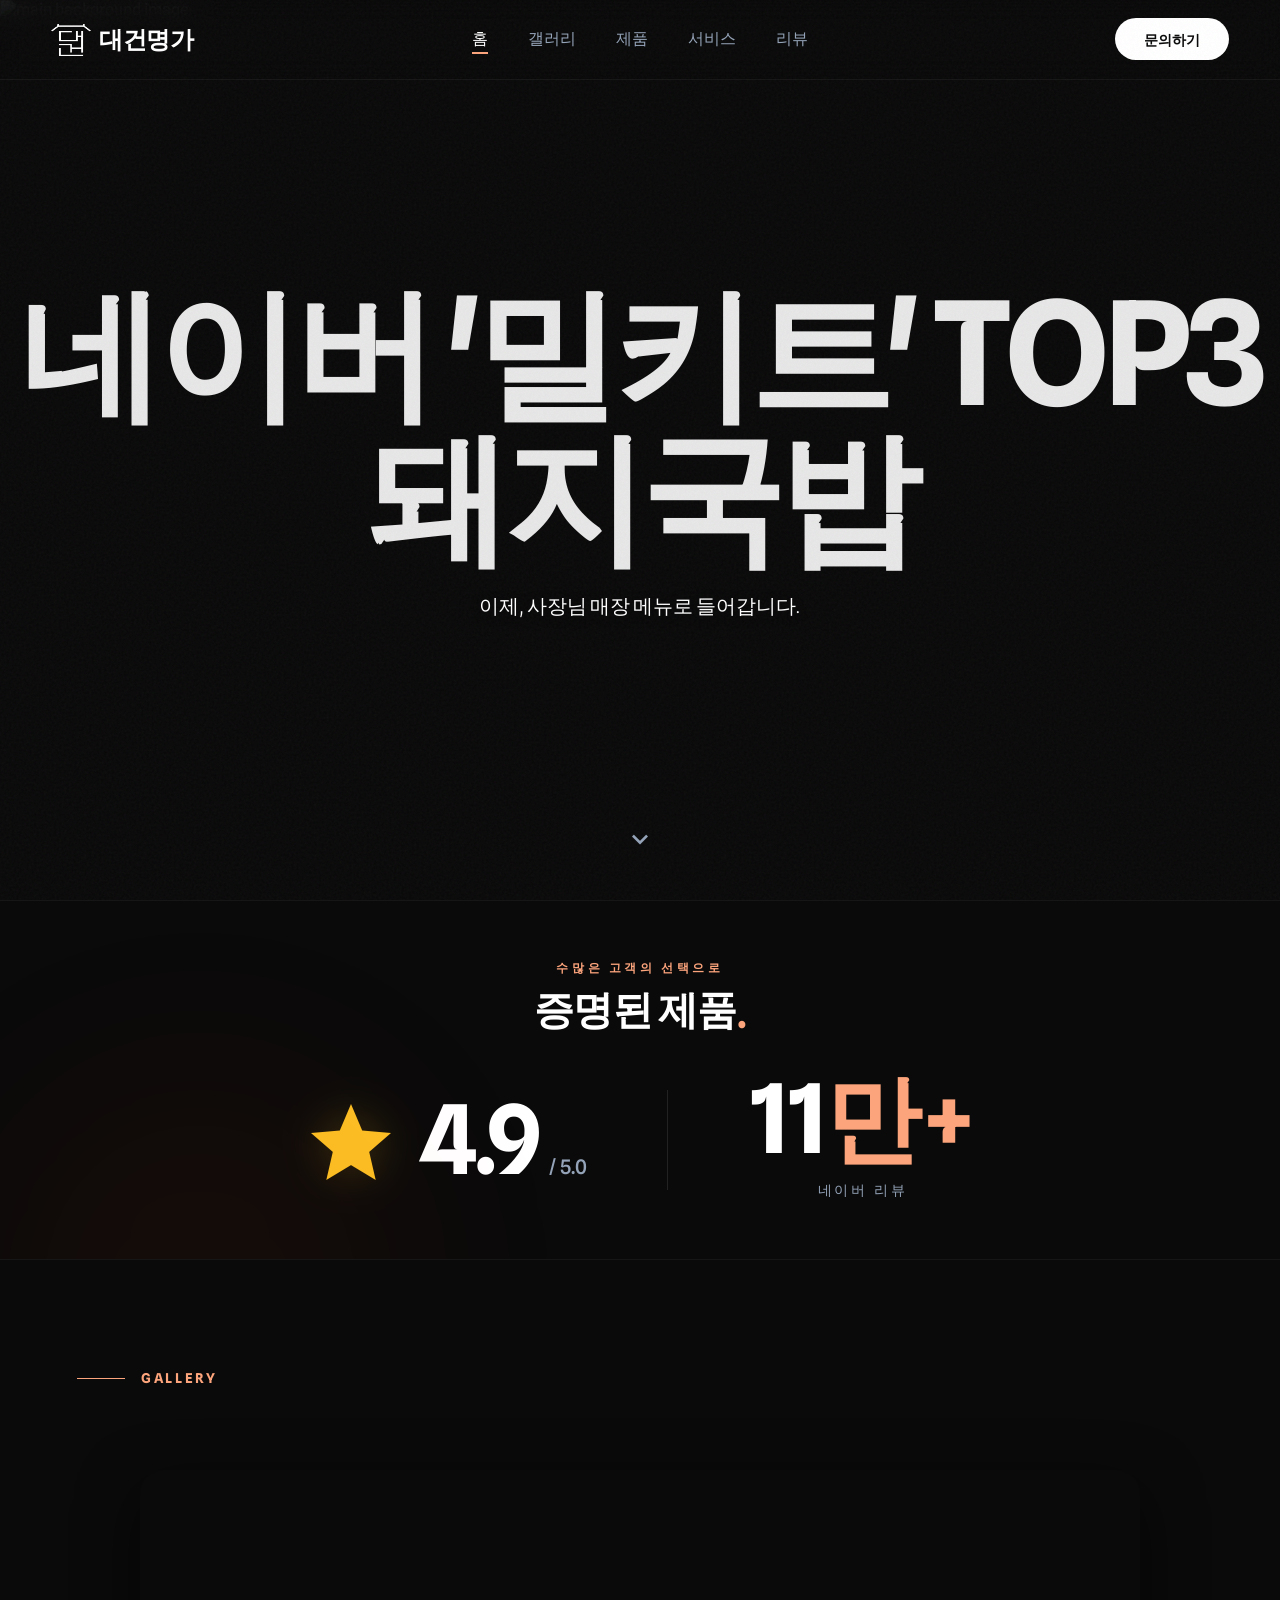
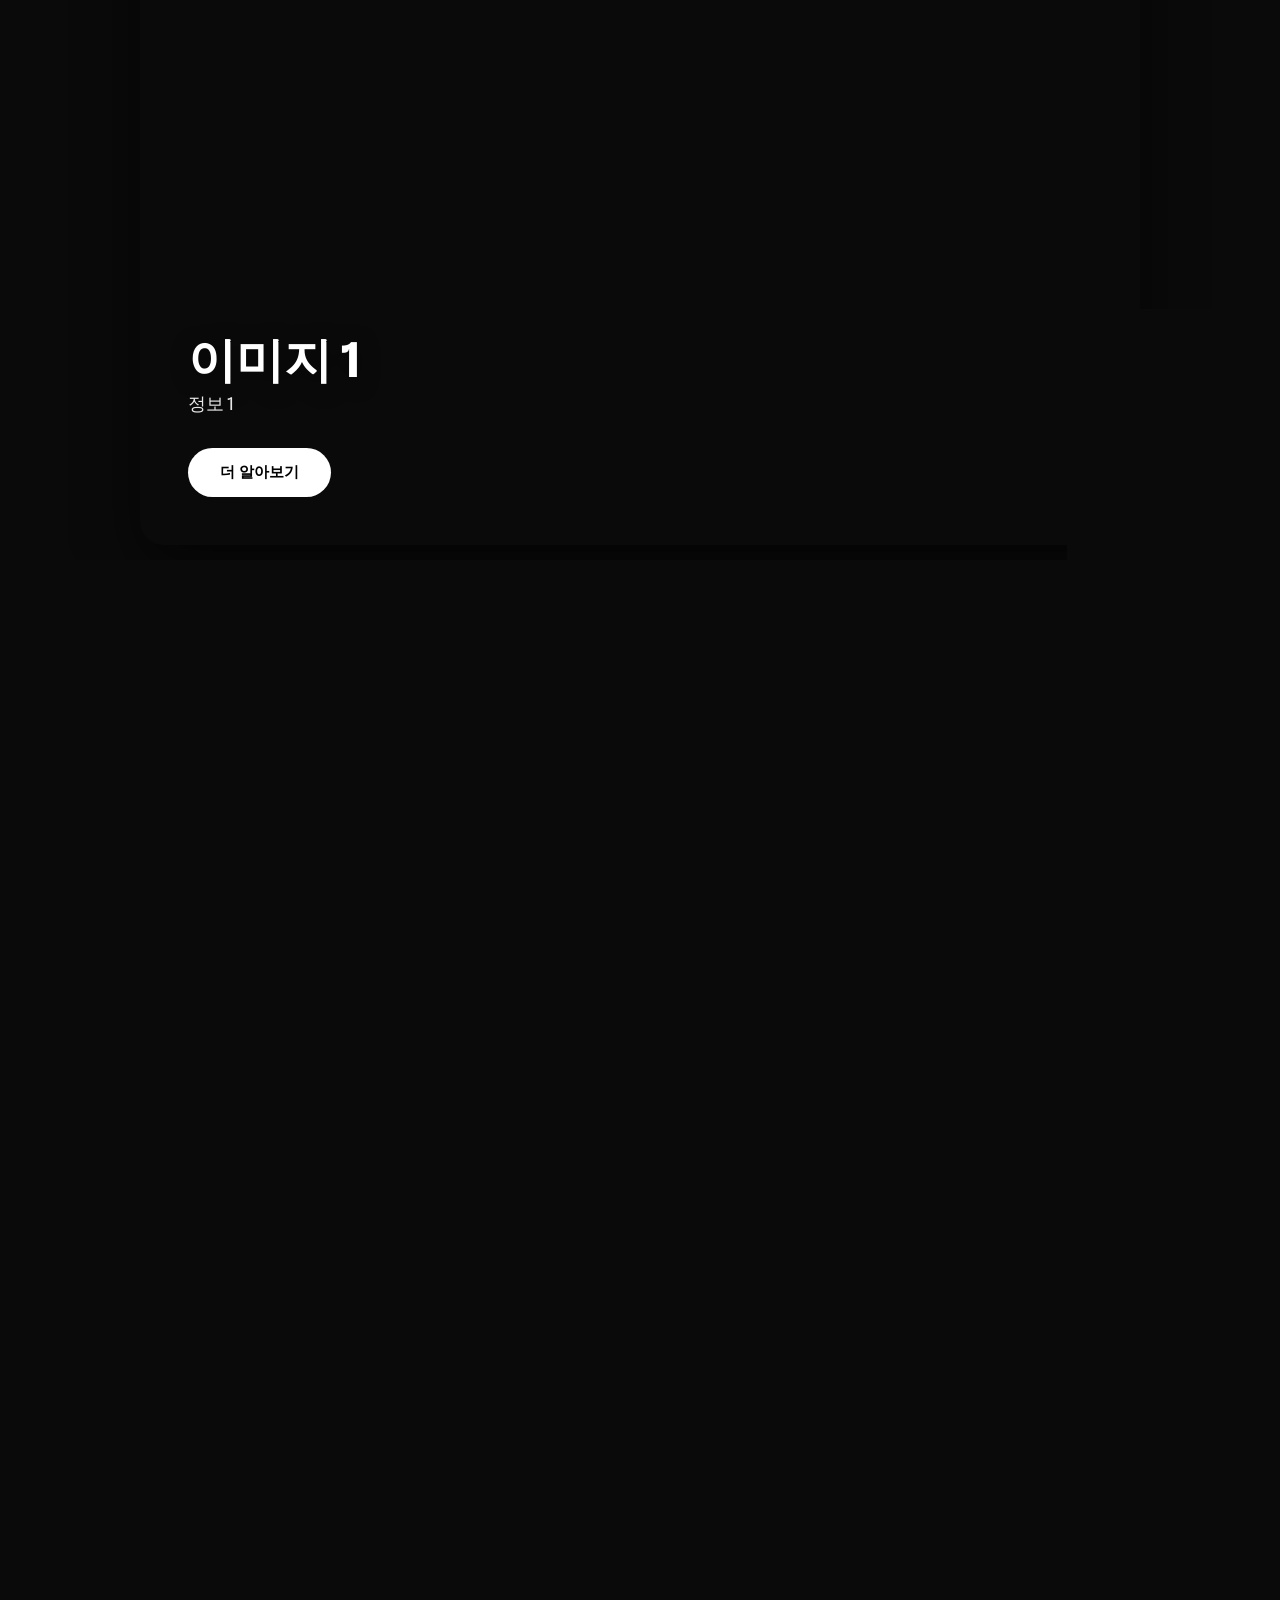
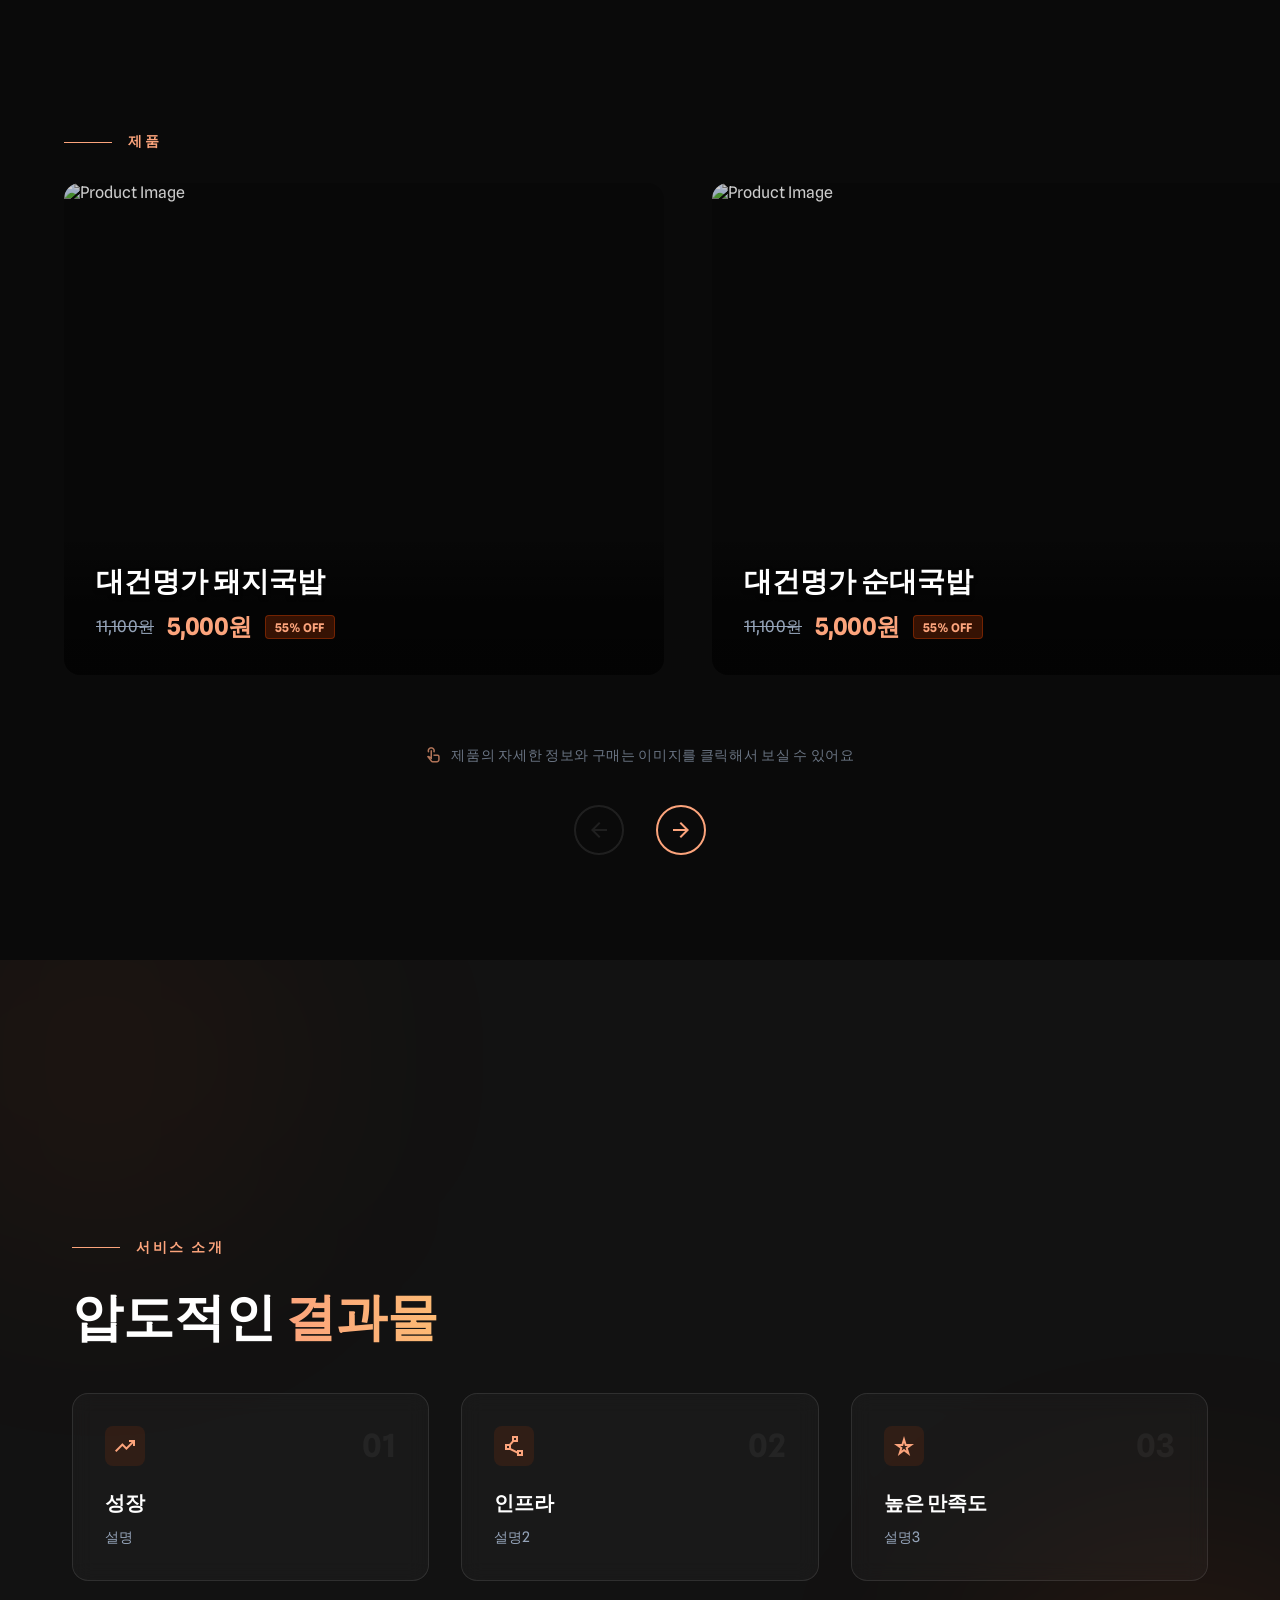
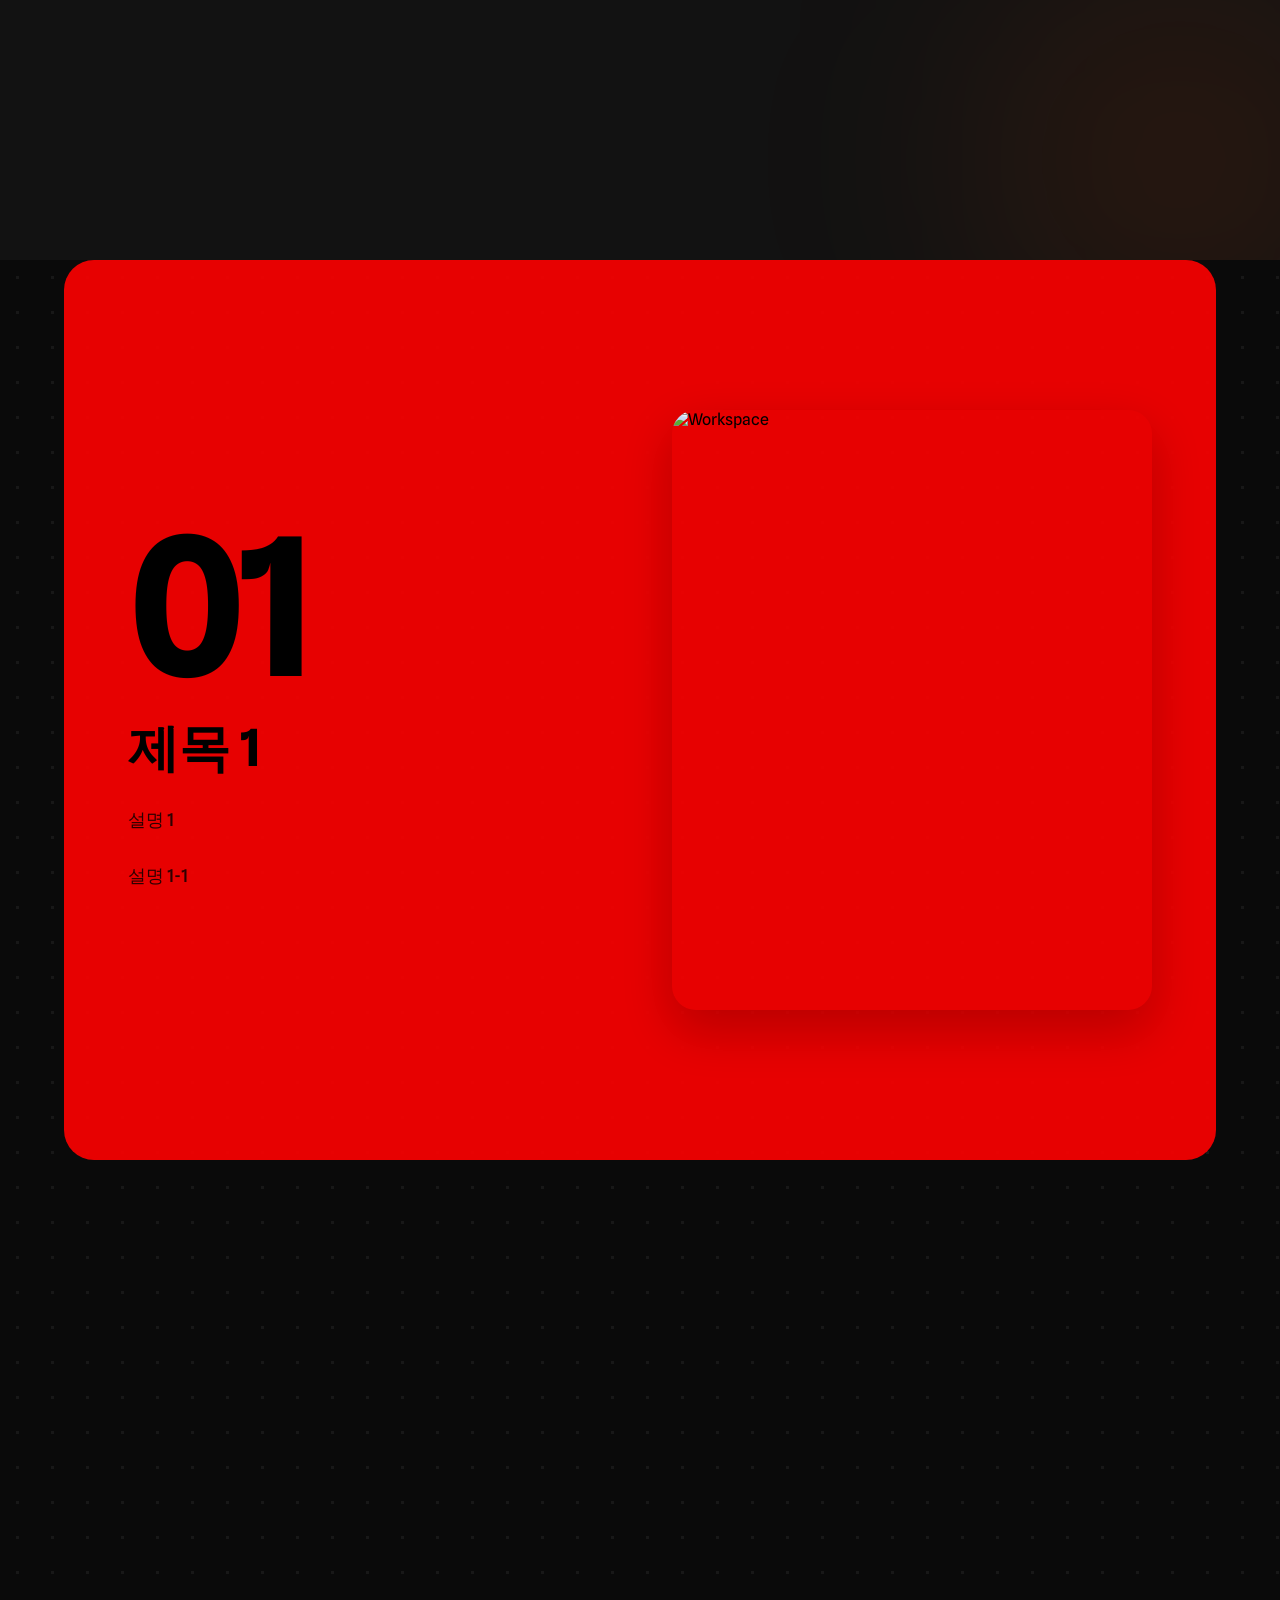
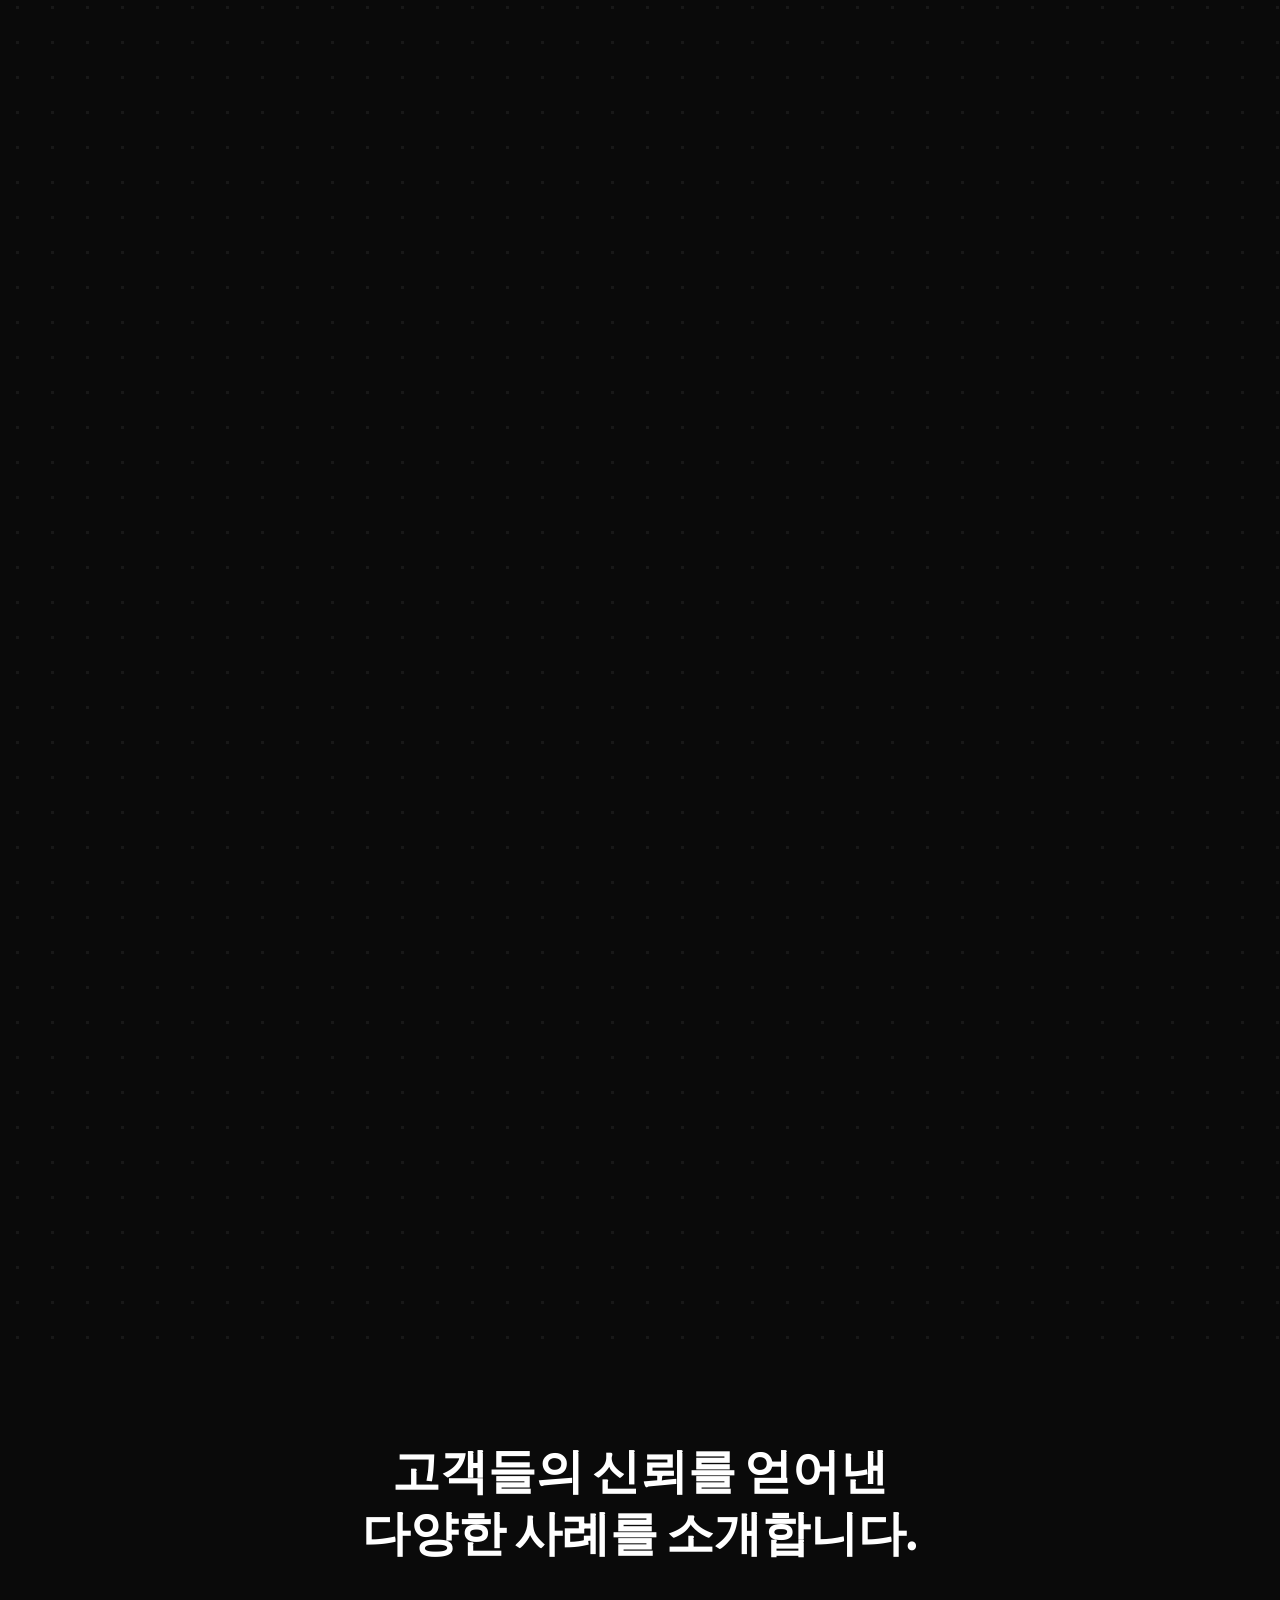
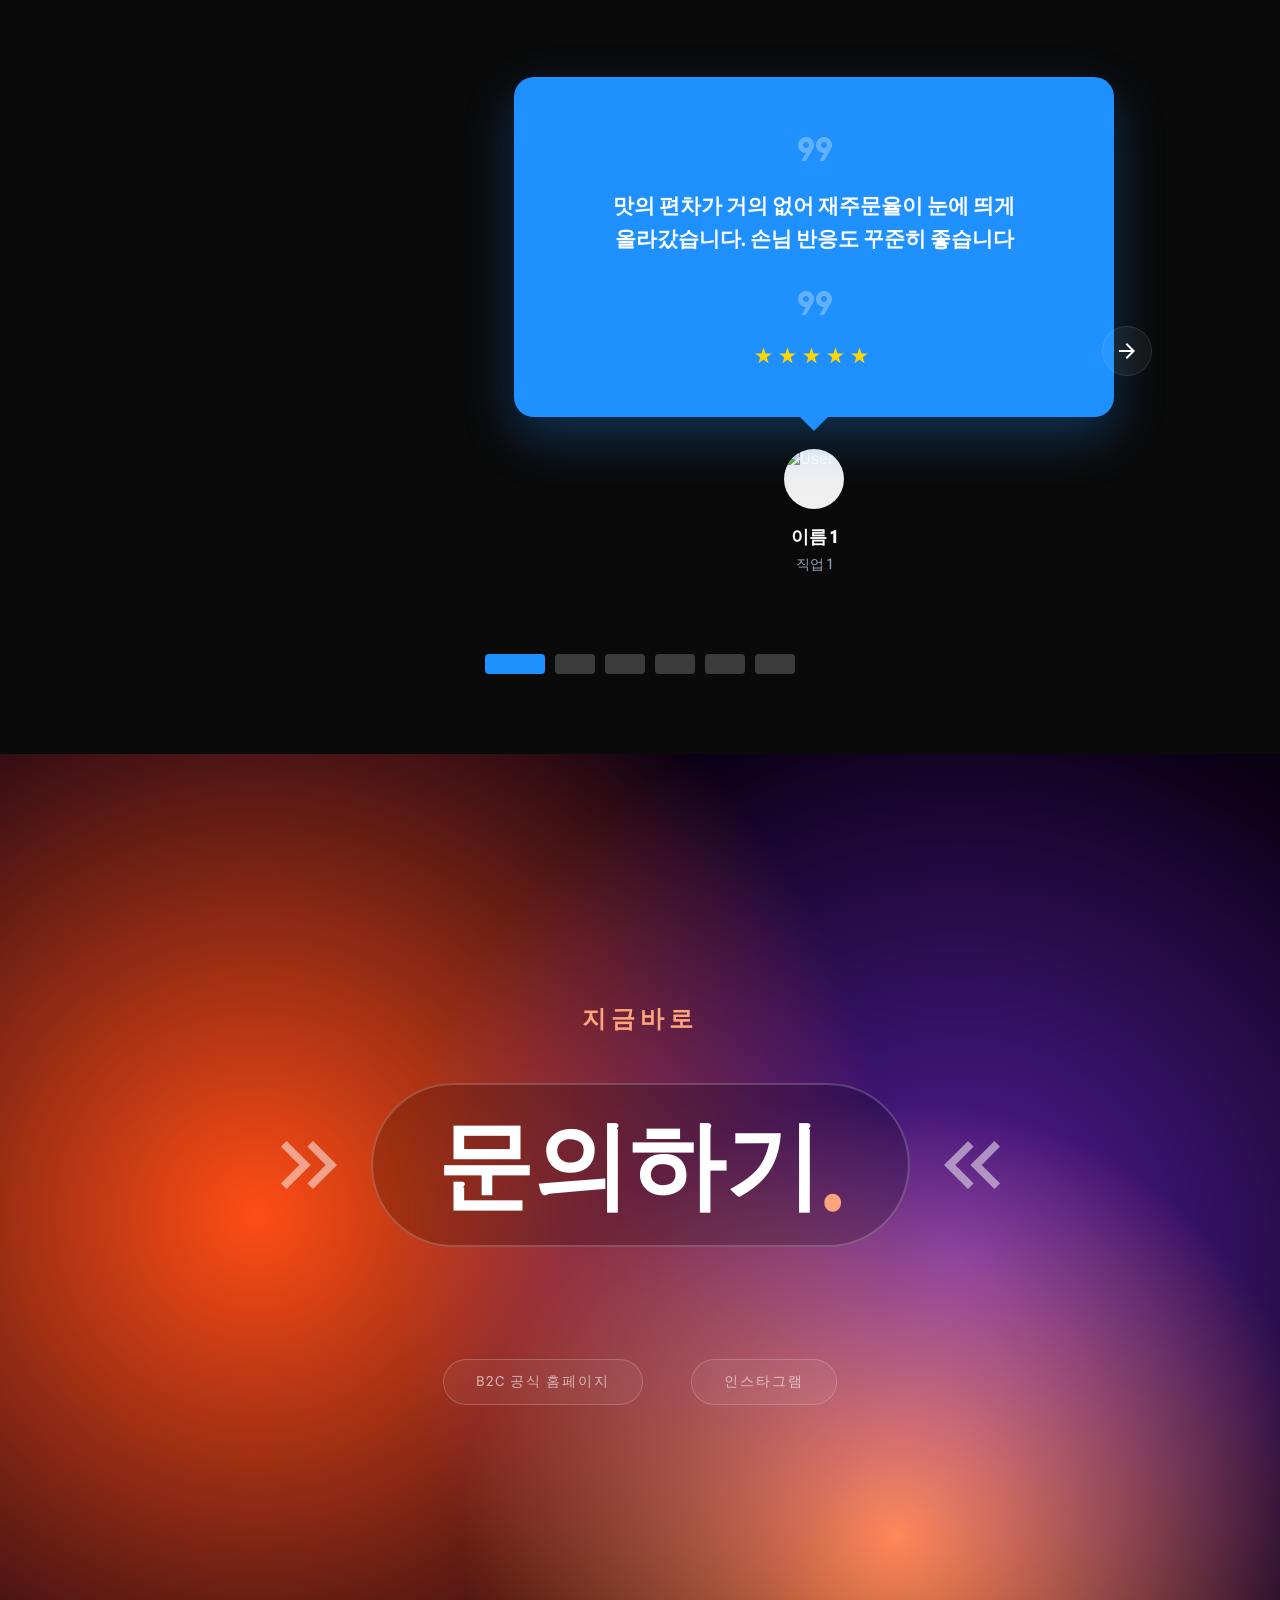
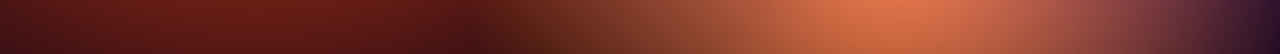
==== index.html @ 5ba485c9 "Fix background of the contact section" ====
<!DOCTYPE html>
<html lang="ko">
<head>
    <meta charset="UTF-8">
    <meta name="viewport" content="width=device-width, initial-scale=1.0">
    <title>대건명가 B2B 홈페이지</title>
    <link rel="icon" type="image/jpg" href="favicon.jpg">
    <link href="https://fonts.googleapis.com/css2?family=Spline+Sans:wght@300;400;500;600;700;800&display=swap" rel="stylesheet">
    <link href="https://fonts.googleapis.com/css2?family=Material+Symbols+Outlined:wght,FILL@100..700,0..1&display=swap" rel="stylesheet">
    <link rel="stylesheet" href="testing.css">
    <script src="script.js"></script>
</head>
<body>

    <div class="grain-overlay"></div>
    <div class="custom-cursor"></div>

    <header class="navbar">
        <div class="nav-brand">
            <image src="logo.jpg" alt="logo" style="width: 40px; height: 40px; margin-right: 8px; filter: invert(100%)">
            <span class="brand-text">대건명가</span> 
        </div>

        <nav class="nav-menu">
            <a href="#home" class="nav-link">홈</a>
            <a href="#gallery" class="nav-link">갤러리</a>
            <a href="#work" class="nav-link">제품</a>
            <a href="#services" class="nav-link">서비스</a>
            <a href="#reviews" class="nav-link">리뷰</a>
        </nav>

        <div class="nav-actions">
            <a href="#contact" class="get-started-btn interactive">문의하기</a>
        </div>
    </header>
    

    <section id="home">
        <div class="hero-bg">
            <img src="https://mdg1217.cafe24.com/B2B/main1.jpg" alt="main background image">
            <div class="hero-gradient"></div>
        </div>
        
        <div class="hero-content">
            <!-- <h2 class="hero-year">EST. 2005</h2> -->
            <h1 class="hero-title">네이버 '밀키트' TOP3</h1>
            <h1 class="hero-title">돼지국밥</h1>
            <p class="hero-subtitle">이제, 사장님 매장 메뉴로 들어갑니다.</p>
        </div>

        <div class="scroll-indicator">
            <span class="material-symbols-outlined" style="font-size: 32px;">keyboard_arrow_down</span>
        </div>
    </section>

    <section class="stats-banner">
        <div class="glow-blob" style="opacity: 0.4; top:50%; left:0%; z-index: 40; background: rgba(255, 77, 0, 0.15);"></div>

        <div class="stats-content-col">
            
            <div class="stats-header">
                <span class="proven-badge">수많은 고객의 선택으로</span>
                <h2 class="proven-title">증명된 제품<span class="accent-dot">.</span></h2>
            </div>

            <div class="stats-container">
                <div class="stat-item">
                    <div class="star-rating-lockup">
                        <span class="material-symbols-outlined big-star-icon">star</span>
                        <div class="rating-text-stack">
                            <div class="number-row">
                                <span class="stat-big-number" data-target="4.9">0.0</span>
                                <span class="max-score">/ 5.0</span>
                            </div>
                        </div>
                    </div>
                </div>

                <div class="stat-divider"></div>

                <div class="stat-item">
                    <div class="review-lockup">
                        <div class="number-row">
                            <span class="stat-big-number" data-target="11">0</span>
                            <span class="accent-k">만+</span>
                        </div>
                        <p class="stat-label">네이버 리뷰</p>
                    </div>
                </div>
            </div>
        </div>
    </section>

    <section id="gallery">
        <div class="gallery-sticky-wrapper">
            <div class="section-header">
                <div class="line-accent"></div>
                <h4 class="section-title-small">Gallery</h4>
            </div>

            <div class="gallery-track">
                <div class="item active" style="background-image: url('https://images.unsplash.com/photo-1478760329108-5c3ed9d495a0?q=80&w=1074&auto=format&fit=crop');">
                    <div class="content">
                        <div class="name">이미지 1</div>
                        <div class="des">정보 1</div>
                        <button>더 알아보기</button>
                    </div>
                </div>

                <div class="item next" style="background-image: url('https://images.unsplash.com/photo-1439792675105-701e6a4ab6f0?q=80&w=1173&auto=format&fit=crop');">
                    <div class="content">
                        <div class="name">이미지 2</div>
                        <div class="des">정보 2</div>
                        <button>더 알아보기</button>
                    </div>
                </div>

                <div class="item waiting" style="background-image: url('https://images.unsplash.com/photo-1483982258113-b72862e6cff6?q=80&w=1170&auto=format&fit=crop');">
                    <div class="content">
                        <div class="name">이미지 3</div>
                        <div class="des">정보 3</div>
                        <button>더 알아보기</button>
                    </div>
                </div>

                <div class="item waiting" style="background-image: url('https://images.unsplash.com/photo-1477346611705-65d1883cee1e?q=80&w=2070&auto=format&fit=crop');">
                    <div class="content">
                        <div class="name">이미지 4</div>
                        <div class="des">정보 4</div>
                        <button>더 알아보기</button>
                    </div>
                </div>
            </div>
        </div>
    </section>

    <section id="work">
        <div class="section-header">
            <div class="line-accent"></div>
            <h4 class="section-title-small">제품</h4>
        </div>
        
        <div class="work-carousel no-scrollbar">
            <a href="https://momgukbap.com/product/detail.html?product_no=125" class="project-card interactive" target="_blank">
                <img src="https://momgukbap.com/web/product/big/202602/b8a7645d1e630d3995c71e32ef286992.jpg" alt="Product Image">
                <div class="card-overlay"></div>
                
                <div class="card-info">
                    <h3 class="product-name">대건명가 돼지국밥</h3>
                    
                    <div class="price-wrapper">
                        <span class="original-price">11,100원</span>
                        <span class="discount-price">5,000원</span>
                        <span class="discount-badge">55% OFF</span>
                    </div>
                </div>
            </a>

            <a href="https://momgukbap.com/product/detail.html?product_no=126" class="project-card interactive" target="_blank">
                <img src="https://momgukbap.com/web/product/big/202602/f6589f6f71ac3b1c34e11988d58ed6d4.jpg" alt="Product Image">
                <div class="card-overlay"></div>
                
                <div class="card-info">
                    <h3 class="product-name">대건명가 순대국밥</h3>
                    
                    <div class="price-wrapper">
                        <span class="original-price">11,100원</span>
                        <span class="discount-price">5,000원</span>
                        <span class="discount-badge">55% OFF</span>
                    </div>
                </div>
            </a>

            <a href="https://momgukbap.com/product/detail.html?product_no=127" class="project-card interactive" target="_blank">
                <img src="https://momgukbap.com/web/product/big/202602/e86186b8cbe5d1e0c322329902f798b8.jpg" alt="Product Image">
                <div class="card-overlay"></div>
                
                <div class="card-info">
                    <h3 class="product-name">대건명가 얼큰국밥</h3>
                    
                    <div class="price-wrapper">
                        <span class="original-price">11,100원</span>
                        <span class="discount-price">5,000원</span>
                        <span class="discount-badge">55% OFF</span>
                    </div>
                </div>
            </a>

            <div style="min-width: 50px;"></div>
        </div>

        <p class="click-disclaimer">
            <span class="material-symbols-outlined icon-small">touch_app</span>
            제품의 자세한 정보와 구매는 이미지를 클릭해서 보실 수 있어요
        </p>

        <div class="carousel-nav">
            <button class="nav-btn prev-btn interactive" aria-label="이전 제품">
                <span class="material-symbols-outlined">arrow_back</span>
            </button>
            <button class="nav-btn next-btn interactive" aria-label="다음 제품">
                <span class="material-symbols-outlined">arrow_forward</span>
            </button>
        </div>
    </section>

    <section id="services">
        <div class="glow-blob glow-top"></div>
        <div class="glow-blob glow-bottom"></div>

        <div class="services-container">
            <header>
                <div class="section-header" style="padding: 0;">
                    <div class="line-accent"></div>
                    <h4 class="section-title-small">서비스 소개</h4>
                </div>
                <h1 class="big-heading">압도적인 <span class="gradient-text">결과물</span></h1>
            </header>

            <div class="services-grid">
                <div class="service-card interactive">
                    <div class="service-header">
                        <div class="icon-box">
                            <span class="material-symbols-outlined">trending_up</span>
                        </div>
                        <span class="service-num">01</span>
                    </div>
                    <div>
                        <h2 class="service-title">성장</h2>
                        <p class="service-desc">설명</p>
                    </div>
                </div>

                <div class="service-card interactive">
                    <div class="service-header">
                        <div class="icon-box">
                            <span class="material-symbols-outlined">polyline</span>
                        </div>
                        <span class="service-num">02</span>
                    </div>
                    <div>
                        <h2 class="service-title">인프라</h2>
                        <p class="service-desc">설명2</p>
                    </div>
                </div>

                <div class="service-card interactive">
                    <div class="service-header">
                        <div class="icon-box">
                            <span class="material-symbols-outlined">star_rate</span>
                        </div>
                        <span class="service-num">03</span>
                    </div>
                    <div>
                        <h2 class="service-title">높은 만족도</h2>
                        <p class="service-desc">설명3</p>
                    </div>
                </div>
            </div>
        </div>
    </section>

    <!-- 서비스 2 섹션 -->
    <section id="horizontal-features" class="horizontal-scroll-section">
        <div class="sticky-container">
            <div class="horizontal-track">
                
                <div class="h-panel panel-red">
                    <div class="panel-inner">
                        <div class="text-box">
                            <div class="big-number">01</div>
                            <h2 class="panel-title">제목 1</h2>
                            <p class="panel-desc">설명 1<br><br>설명 1-1</p>
                        </div>
                        <div class="image-box">
                            <img src="https://images.unsplash.com/photo-1769670172608-f741dd969509?q=80&w=687&auto=format&fit=crop&ixlib=rb-4.1.0&ixid=M3wxMjA3fDB8MHxwaG90by1wYWdlfHx8fGVufDB8fHx8fA%3D%3D" alt="Workspace">
                        </div>
                    </div>
                </div>

                <div class="h-panel panel-yellow">
                    <div class="panel-inner">
                        <div class="text-box">
                            <div class="big-number">02</div>
                            <h2 class="panel-title">제목 2</h2>
                            <p class="panel-desc">설명 2<br><br>설명 2-1</p>
                        </div>
                        <div class="image-box">
                            <img src="https://images.unsplash.com/photo-1551288049-bebda4e38f71?auto=format&fit=crop&q=80&w=800" alt="Design Tool">
                        </div>
                    </div>
                </div>

                <div class="h-panel panel-blue">
                    <div class="panel-inner">
                        <div class="text-box">
                            <div class="big-number">03</div>
                            <h2 class="panel-title">제목 3</h2>
                            <p class="panel-desc">설명 3<br><br>설명 3-1</p>
                        </div>
                        <div class="image-box">
                            <img src="https://images.unsplash.com/photo-1460925895917-afdab827c52f?auto=format&fit=crop&q=80&w=800" alt="Analytics">
                        </div>
                    </div>
                </div>

            </div>
        </div>
    </section>

    <section id="reviews">
    
        <div class="reviews-header">
            <h2 class="review-main-title">고객들의 신뢰를 얻어낸<br>다양한 사례를 소개합니다.</h2>
        </div>

        <div class="review-carousel-container">

            <button class="review-nav-btn prev-btn" aria-label="이전 리뷰">
                <span class="material-symbols-outlined">arrow_back</span>
            </button>

            <div class="review-track">
                
                <div class="review-slide active">
                    <div class="review-bubble">
                        <span class="material-symbols-outlined quote-icon">format_quote</span>
                        <p class="review-text">맛의 편차가 거의 없어 재주문율이 눈에 띄게 올라갔습니다. 손님 반응도 꾸준히 좋습니다</p>
                        <span class="material-symbols-outlined quote-icon">format_quote</span>
                        <div class="review-stars">★★★★★</div>
                        <div class="bubble-tail"></div>
                    </div>
                    <div class="review-profile">
                        <img src="https://cdn-icons-png.flaticon.com/512/4140/4140048.png" alt="User">
                        <div class="profile-info">
                            <h5>이름 1</h5>
                            <span>직업 1</span>
                        </div>
                    </div>
                </div>

                <div class="review-slide">
                    <div class="review-bubble">
                        <span class="material-symbols-outlined quote-icon">format_quote</span>
                        <p class="review-text">대량 발주에도 품질이 일정하게 유지돼서 믿고 거래하고 있습니다.</p>
                        <span class="material-symbols-outlined quote-icon">format_quote</span>
                        <div class="review-stars">★★★★★</div>
                        <div class="bubble-tail"></div>
                    </div>
                    <div class="review-profile">
                        <img src="https://cdn-icons-png.flaticon.com/512/4140/4140047.png" alt="User">
                        <div class="profile-info">
                            <h5>이름 2</h5>
                            <span>직업 2</span>
                        </div>
                    </div>
                </div>

                <div class="review-slide">
                    <div class="review-bubble">
                        <span class="material-symbols-outlined quote-icon">format_quote</span>
                        <p class="review-text">본사 대응이 빠르고 체계적이라 파트너로서 신뢰가 갑니다.</p>
                        <span class="material-symbols-outlined quote-icon">format_quote</span>
                        <div class="review-stars">★★★★★</div>
                        <div class="bubble-tail"></div>
                    </div>
                    <div class="review-profile">
                        <img src="https://cdn-icons-png.flaticon.com/512/4140/4140037.png" alt="User">
                        <div class="profile-info">
                            <h5>이름 3</h5>
                            <span>직업 3</span>
                        </div>
                    </div>
                </div>

                <div class="review-slide">
                    <div class="review-bubble">
                        <span class="material-symbols-outlined quote-icon">format_quote</span>
                        <p class="review-text">납품 안정성이 정말 좋습니다. 일정이 한 번도 밀린 적이 없어서 매장 운영이 훨씬 수월해졌습니다.</p>
                        <span class="material-symbols-outlined quote-icon">format_quote</span>
                        <div class="review-stars">★★★★☆</div>
                        <div class="bubble-tail"></div>
                    </div>
                    <div class="review-profile">
                        <img src="https://cdn-icons-png.flaticon.com/512/4140/4140051.png" alt="User">
                        <div class="profile-info">
                            <h5>이름 4</h5>
                            <span>직업 4</span>
                        </div>
                    </div>
                </div>

                <div class="review-slide">
                    <div class="review-bubble">
                        <span class="material-symbols-outlined quote-icon">format_quote</span>
                        <p class="review-text">비용 절감 효과가 확실합니다. 서비스 퀄리티는 높이고 물류 비용은 20% 가까이 줄일 수 있었습니다.</p>
                        <span class="material-symbols-outlined quote-icon">format_quote</span>
                        <div class="review-stars">★★★★★</div>
                        <div class="bubble-tail"></div>
                    </div>
                    <div class="review-profile">
                        <img src="https://cdn-icons-png.flaticon.com/512/4140/4140040.png" alt="User">
                        <div class="profile-info">
                            <h5>이름 5</h5>
                            <span>직업 5</span>
                        </div>
                    </div>
                </div>

                <div class="review-slide">
                    <div class="review-bubble">
                        <span class="material-symbols-outlined quote-icon">format_quote</span>
                        <p class="review-text">조리 효율이 좋아 인건비 부담이 줄었고, 회전율도 확실히 개선됐습니다</p>
                        <span class="material-symbols-outlined quote-icon">format_quote</span>
                        <div class="review-stars">★★★★★</div>
                        <div class="bubble-tail"></div>
                    </div>
                    <div class="review-profile">
                        <img src="https://cdn-icons-png.flaticon.com/512/4140/4140039.png" alt="User">
                        <div class="profile-info">
                            <h5>이름 6</h5>
                            <span>직업 6</span>
                        </div>
                    </div>
                </div>

                <button class="review-nav-btn next-btn" aria-label="다음 리뷰">
                    <span class="material-symbols-outlined">arrow_forward</span>
                </button>

            </div>
            
            <div class="review-indicators">
                <div class="indicator active" data-index="0"></div>
                <div class="indicator" data-index="1"></div>
                <div class="indicator" data-index="2"></div>
                <div class="indicator" data-index="3"></div>
                <div class="indicator" data-index="4"></div>
                <div class="indicator" data-index="5"></div>
            </div>
        </div>
    </section>

    <section id="contact">
        <div class="fluid-bg-container">
            <div class="fluid-layer layer-1"></div>
            <div class="fluid-layer layer-2"></div>
            <div class="fluid-layer layer-3"></div>
        </div>
        
        <div class="grain-overlay"></div>
        <div class="contact-content-wrapper">
            <h1 style="color: var(--primary); letter-spacing: 0.2em;">지금바로</h1>
            
            <div class="button-wrapper relative">
                
                <span class="material-symbols-outlined modern-arrow arrow-left">
                    keyboard_double_arrow_right
                </span>

                <a href="contact.html" class="contact-button-container interactive">
                    <h2 class="contact-cta">문의하기<span class="accent-dot" style="top:12px;">.</span></h2>
                </a>

                <span class="material-symbols-outlined modern-arrow arrow-right">
                    keyboard_double_arrow_left
                </span>

            </div>

            <div class="social-links">
                <a href="https://momgukbap.com/" class="interactive" target="_blank" rel="noopener noreferrer">B2C 공식 홈페이지</a>
                <a href="https://www.instagram.com/dgmg_official/" class="interactive" target="_blank" rel="noopener noreferrer">인스타그램</a>
            </div>
        </div>
    </section>
</body>
</html>
---- testing.css ----
:root {
        --primary: #fca47c;
        --bg-dark: #0a0a0a;
        --surface-dark: #121212;
        --text-white: #ffffff;
        --text-muted: #94a3b8;
        --font-main: 'Spline Sans', sans-serif;
        --easing: cubic-bezier(0.25, 1, 0.5, 1);
    }

    * {
        box-sizing: border-box;
        margin: 0;
        padding: 0;
        cursor: none; /* 커서 숨김 */
    }

    html {
        scroll-behavior: smooth;
    }

    body {
        background-color: var(--bg-dark);
        color: var(--text-white);
        font-family: var(--font-main);
        overflow-x: clip;
        width: 100%;
    }

    body, p, h1, h2, h3, h4, h5, h6 {
        word-break: keep-all; 
        overflow-wrap: break-word; 
    }

    a {
        text-decoration: none;
        color: inherit;
    }

    /* --- 유틸리티 & 효과 --- */
    
    .grain-overlay {
        position: fixed;
        top: 0;
        left: 0;
        width: 100%;
        height: 100%;
        pointer-events: none;
        z-index: 9000;
        opacity: 0.02;
        background-image: url("data:image/svg+xml,%3Csvg viewBox='0 0 400 400' xmlns='http://www.w3.org/2000/svg'%3E%3Cfilter id='noiseFilter'%3E%3CfeTurbulence type='fractalNoise' baseFrequency='0.9' numOctaves='3' stitchTiles='stitch'/%3E%3C/filter%3E%3Crect width='100%25' height='100%25' filter='url(%23noiseFilter)'/%3E%3C/svg%3E");
    }

    .custom-cursor {
        width: 40px;
        height: 40px;
        border: 2px solid var(--primary);
        border-radius: 50%;
        position: fixed;
        pointer-events: none;
        z-index: 9999;
        transform: translate(-50%, -50%);
        transition: width 0.3s var(--easing), height 0.3s var(--easing), background-color 0.3s, border-color 0.3s;
        opacity: 0;
    }

    .material-symbols-outlined {
        font-variation-settings: 'FILL' 0, 'wght' 400, 'GRAD' 0, 'opsz' 24;
    }

    .no-scrollbar::-webkit-scrollbar { display: none; }
    .no-scrollbar { -ms-overflow-style: none; scrollbar-width: none; }

    @keyframes fadeInUp {
        from { opacity: 0; transform: translateY(20px); }
        to { opacity: 1; transform: translateY(0); }
    }
    
    @keyframes bounce {
        0%, 100% { transform: translateY(0); }
        50% { transform: translateY(10px); }
    }
    
    /* --- Navbar --- */

    .navbar {
        position: fixed;
        top: 0;
        left: 0;
        width: 100%;
        height: 80px;
        display: flex;
        align-items: center;
        justify-content: space-between;
        padding: 0 4%;
        z-index: 1000;
        background: rgba(10, 10, 10, 0.8); 
        backdrop-filter: blur(12px); 
        border-bottom: 1px solid rgba(255, 255, 255, 0.05);
        transition: transform 0.3s ease;
    }

    .nav-brand {
        display: flex;
        align-items: center;
        justify-content: center;
        font-size: 1.5rem;
        font-weight: 800;
        letter-spacing: -0.02em;
        color: var(--text-white);
        flex-shrink: 0;
    }

    .nav-menu {
        display: flex;
        gap: 2.5rem;
        position: absolute;
        left: 50%;
        transform: translateX(-50%);
    }

    .nav-link {
        font-size: 1rem;
        font-weight: 500;
        color: var(--text-muted);
        position: relative;
        transition: color 0.3s ease;
    }

    .nav-link:hover,
    .nav-link.active {
        color: var(--text-white);
    }

    .nav-link::after {
        content: '';
        position: absolute;
        bottom: -4px;
        left: 0;
        width: 0;
        height: 2px;
        background-color: var(--primary);
        transition: width 0.3s var(--easing);
    }

    .nav-link:hover::after,
    .nav-link.active::after {
        width: 100%;
    }

    .get-started-btn {
        background-color: var(--text-white);
        color: var(--bg-dark);
        padding: 0.8rem 1.8rem;
        border-radius: 9999px; 
        font-weight: 700;
        font-size: 0.9rem;
        transition: transform 0.2s, background-color 0.2s;
        white-space: nowrap;
    }

    .get-started-btn:hover {
        transform: scale(1.5);
        background-color: var(--primary);
        color: white;
    }

    @media (max-width: 900px) {
        .nav-menu {
            display: none; 
        }
    }

    /* --- 섹션 --- */

    section {
        width: 100%;
        height: 100vh;
        position: relative;
        overflow: hidden;
    }

    /* HOME SECTION */
    #home {
        display: flex;
        align-items: center;
        justify-content: center;
        position: relative;
    }

    .hero-bg {
        position: absolute;
        inset: 0;
        z-index: 0;
    }

    .hero-bg img {
        width: 100%;
        height: 100%;
        object-fit: cover;
        opacity: 0.6;
    }

    .hero-gradient {
        position: absolute;
        inset: 0;
        background: linear-gradient(to bottom, rgba(10, 10, 10, 0.4), rgba(10, 10, 10, 0.7), var(--bg-dark));
    }

    .hero-content {
        position: relative;
        z-index: 10;
        text-align: center;
        padding: 0 1rem;
    }

    /*
    .hero-year {
        font-size: 0.9rem;
        font-weight: 700;
        letter-spacing: 0.5em;
        color: var(--primary);
        text-transform: uppercase;
        margin-bottom: 1rem;
        animation: fadeInUp 1s ease forwards;
    } */

    .hero-title {
        font-size: clamp(4rem, 15vw, 9rem);
        font-weight: 900;
        letter-spacing: -0.05em;
        color: rgba(255,255,255,0.9);
        mix-blend-mode: overlay;
        line-height: 1;
    }

    .hero-subtitle {
        margin-top: 1.5rem;
        font-size: 1.25rem;
        color: var(--text-white);
        font-weight: 300;
        max-width: 600px;
        margin-left: auto;
        margin-right: auto;
        text-shadow: 0 2px 10px rgba(0,0,0,0.5);
    }

    .scroll-indicator {
        position: absolute;
        width: max-content;
        bottom: 2.5rem;
        left: 50%;
        transform: translateX(-50%);
        z-index: 10;
        color: var(--text-muted);
        animation: bounce 2s infinite;
    }

    /* --- 스탯 섹션 --- */
    .stats-banner {
        width: 100%;
        height: 40vh;
        min-height: 300px;
        position: relative;
        display: flex;
        align-items: center;
        justify-content: center;
        background-color: rgb(10, 10, 10);
        overflow: hidden;
        border-top: 1px solid rgba(255,255,255,0.05);
        border-bottom: 1px solid rgba(255,255,255,0.05);
    }

    .stats-banner .glow-blob {
        z-index: 0; 
    }


    .stats-content-col {
        display: flex;
        flex-direction: column;
        align-items: center;
        justify-content: center;
        gap: 3rem; 
        position: relative;
        z-index: 10;
        width: 100%;
    }

    .stats-header {
        text-align: center;
        width: 100%;
        opacity: 0;
        transform: translateY(20px);
        animation: fadeInUp 0.8s ease forwards 0.2s; 
    }

    .proven-badge {
        display: block;
        font-size: 0.75rem;
        font-weight: 700;
        letter-spacing: 0.3em;
        color: var(--primary);
        margin-bottom: 0.5rem;
    }

    .proven-title {
        font-size: clamp(1.5rem, 4vw, 2.5rem); 
        font-weight: 700;
        color: white;
        margin: 0;
        letter-spacing: -0.02em;
        line-height: 1.2;
    }

    .stats-container {
        display: flex;
        align-items: center;
        justify-content: center;
        gap: 5rem;
        width: 100%;
    }

    @media (max-width: 768px) {
        .stats-content-col {
            gap: 2rem;
        }
        
        .stats-container {
            gap: 2rem;
            flex-direction: column; 
        }
        
        .stat-divider {
            width: 50px;
            height: 1px;
        }
    }

    .stats-container {
        display: flex;
        align-items: center;
        justify-content: center;
        gap: 5rem;
        z-index: 10; 
        position: relative;
        width: 100%;
    }

    /* 좌측 별점 */
    .star-rating-lockup {
        display: flex;
        align-items: center;
        gap: 1.5rem; 
    }

    .big-star-icon {
        font-size: clamp(4rem, 8vw, 6rem);
        color: #fbbf24;
        font-variation-settings: 'FILL' 1;
        filter: drop-shadow(0 0 20px rgba(251, 191, 36, 0.2));
        animation: floatStar 3s ease-in-out infinite;
    }

    @keyframes floatStar {
        0%, 100% { transform: translateY(0); }
        50% { transform: translateY(-10px); }
    }

    .rating-text-stack {
        display: flex;
        flex-direction: column;
    }

    .number-row {
        display: flex;
        align-items: baseline;
        line-height: 0.8;
    }

    .stat-big-number {
        font-size: clamp(4rem, 8vw, 6rem);
        font-weight: 800;
        color: white;
        letter-spacing: -0.03em;
    }

    .max-score {
        font-size: 1.25rem;
        color: var(--text-muted);
        font-weight: 500;
        margin-left: 10px;
    }

    /* --- 우측 리뷰 --- */
    .review-lockup {
        text-align: center;
    }

    .accent-k {
        font-size: clamp(4rem, 8vw, 6rem);
        font-weight: 800;
        color: var(--primary);
        line-height: 0.8;
    }

    .stat-label {
        font-size: 0.9rem;
        letter-spacing: 0.2em;
        color: var(--text-muted);
        margin-top: 1.5rem;
    }

    /* --- 칸막이 --- */
    .stat-divider {
        width: 1px;
        height: 100px;
        background: rgba(255,255,255,0.1);
    }

    /* Mobile Responsive */
    @media (max-width: 768px) {
        .stats-container {
            flex-direction: column;
            gap: 3rem;
        }
        
        .stat-divider {
            width: 100px;
            height: 1px;
        }

        .star-rating-lockup {
            gap: 1rem;
        }
    }

    /* --- 갤러리 섹션 --- */
    #gallery {
        height: 400vh;
        position: relative;
        padding: 0;
        background-color: var(--bg-dark);
        overflow: visible;
    }

    .gallery-sticky-wrapper {
        position: sticky;
        top: 0;
        width: 100%;
        height: 100vh;
        overflow: hidden;
        perspective: 1000px;
    }

    #gallery .section-header {
        position: absolute;
        top: 110px;           
        left: 1%;             
        right: auto;          
        margin: 0;
        z-index: 100;
        flex-direction: row;
        justify-content: flex-start;
        gap: 1rem;
    }

    .gallery-track {
        width: 100%;
        height: 100%;
        position: relative;
        display: flex;
        justify-content: center;
        align-items: center;
        padding-top: 100px; 
        box-sizing: border-box;
    }

    .gallery-track .item {
        position: absolute;
        bottom: 15px;
        width: 80%;
        max-width: 1000px;
        height: 75%;     
        border-radius: 24px;
        background-size: cover;
        background-position: center;
        transition: all 0.8s cubic-bezier(0.2, 0.8, 0.2, 1);
        box-shadow: 0 20px 60px rgba(0, 0, 0, 0.6);
        opacity: 0;
        transform: translate3d(0, 100px, -100px);
        transform-style: preserve-3d;
        z-index: 0;
    }

    .gallery-track .item.active {
        opacity: 1;
        z-index: 10;
        transform: translate3d(0, 0, 0) scale(1) rotate(0deg);
        filter: brightness(1);
    }

    .gallery-track .item.prev {
        opacity: 0;
        z-index: 5;
        transform: translate3d(0, -120%, 0) rotate(-5deg) scale(0.9);
        filter: blur(5px);
    }

    .gallery-track .item.next {
        opacity: 1; 
        z-index: 1;
        transform: translate3d(0, 40px, -100px) scale(0.9); 
        filter: brightness(0.4); 
    }

    .gallery-track .item.waiting {
        opacity: 0;
        transform: translate3d(0, 200px, -200px) scale(0.8);
        z-index: 0;
    }

    .gallery-track .item .content {
        position: absolute;
        bottom: 3rem;
        left: 3rem;
        color: white;
        z-index: 20;
        width: 80%;
        opacity: 0;
        transform: translateY(30px);
        transition: all 0.5s ease 0.1s; 
    }

    .gallery-track .item.active .content {
        opacity: 1;
        transform: translateY(0);
        transition-delay: 0.4s;
    }

    .content .name { 
        font-size: 3rem; 
        font-weight: 800; 
        line-height: 1;
        margin-bottom: 0.5rem;
        text-shadow: 0 4px 20px rgba(0,0,0,0.5);
    }

    .content .des { 
        font-size: 1.1rem; 
        margin-bottom: 2rem; 
        color: rgba(255, 255, 255, 0.9); 
    }

    .content button {
        padding: 14px 32px;
        background: white;
        color: black;
        border: none;
        border-radius: 100px;
        font-weight: 700;
        font-size: 0.95rem;
        transition: transform 0.2s, background-color 0.2s;
        pointer-events: auto;
    }

    .content button:hover {
        background: var(--primary);
        color: white;
        transform: scale(1.05);
    }

    @media (max-width: 768px) {
        .gallery-track .item {
            width: 90%;
            height: 55%;
        }
        #gallery .section-header {
            top: 90px; 
        }
    }

    /* 제품 섹션 */
    #work {
        display: flex;
        flex-direction: column;
        justify-content: center;
        background-color: #0a0a0a;
        padding: 3rem 0;
        min-height: 100vh;
        box-sizing: border-box;
    }

    .section-header {
        padding: 0 clamp(2rem, 5vw, 6rem);
        margin-bottom: 2rem;
        display: flex;
        align-items: center;
        gap: 1rem;
    }

    .line-accent {
        width: 3rem;
        height: 1px;
        background-color: var(--primary);
    }

    .section-title-small {
        font-size: 0.85rem;
        font-weight: 700;
        letter-spacing: 0.2em;
        color: var(--primary);
        text-transform: uppercase;
    }

    .work-carousel {
        width: 100%;
        height: 60vh;
        display: flex;
        gap: 3rem;
        padding: 0 clamp(2rem, 5vw, 6rem);
        overflow-x: auto;
        align-items: center;
        padding-bottom: 3rem;
    }

    .project-card {
        flex-shrink: 0;
        width: 80vw;
        height: 100%;
        position: relative;
        border-radius: 1rem;
        overflow: hidden;
        transition: transform 0.3s;
    }

    .project-card img {
        width: 100%;
        height: 100%;
        object-fit: cover;
        transition: transform 0.7s var(--easing);
    }

    .project-card:hover img {
        transform: scale(1.1);
    }

    .card-overlay {
        position: absolute;
        inset: 0;
        background: rgba(0,0,0,0.2);
        transition: background 0.5s;
    }

    .project-card:hover .card-overlay {
        background: rgba(0,0,0,0.05);
    }

    .card-info {
        position: absolute;
        bottom: 0;
        left: 0;
        width: 100%;
        padding: 2rem;
        background: linear-gradient(to top, rgba(0,0,0,0.6) 10%, rgba(0,0,0,0.5) 50%, transparent 100%);
        display: flex;
        flex-direction: column;
        justify-content: flex-end;
        gap: 0.5rem;
    }

    .product-name {
        font-size: 1.75rem;
        font-weight: 700;
        color: white;
        margin: 0;
        line-height: 1.2;
        text-shadow: 0 2px 4px rgba(0,0,0,0.5);
    }

    .price-wrapper {
        display: flex;
        align-items: center;
        gap: 0.8rem;
        margin-top: 0.25rem;
    }

    .original-price {
        font-size: 1rem;
        color: var(--text-muted); 
        text-decoration: line-through;
        font-weight: 400;
    }

    .discount-price {
        font-size: 1.5rem;
        font-weight: 800;
        color: var(--primary); 
        letter-spacing: -0.02em;
    }

    .discount-badge {
        background: rgba(255, 77, 0, 0.2);
        color: var(--primary);
        font-size: 0.75rem;
        font-weight: 700;
        padding: 0.2rem 0.6rem;
        border-radius: 4px;
        border: 1px solid rgba(255, 77, 0, 0.3);
    }

    .project-card:hover .card-info img{
        transform: translateY(-5px);
        transition: transform 0.3s ease;
    }

    .click-disclaimer {
        text-align: center;
        font-size: 0.85rem;
        color: var(--text-muted); 
        margin-top: 1.5rem;       
        margin-bottom: 0.5rem;    
        display: flex;
        align-items: center;
        justify-content: center;
        gap: 0.5rem;
        opacity: 0.7;
        letter-spacing: 0.05em;
        animation: floatStar 3s infinite ease-in-out;
    }

    .click-disclaimer .icon-small {
        font-size: 1.1rem;
        color: var(--primary); 
    }

    @media (max-width: 768px) {
        .click-disclaimer {
            font-size: 0.75rem;
            margin-top: 1rem;
        }
    }

    /* ---  제품 캐러센 스크롤 버튼 --- */
    .carousel-nav {
        display: flex;
        justify-content: center;
        gap: 2rem;
        margin-top: 2rem;
        padding-bottom: 2rem;
    }

    .nav-btn {
        background: transparent;
        border: 2px solid var(--primary); 
        color: var(--primary);
        width: 50px;
        height: 50px;
        border-radius: 50%;
        font-size: 1.5rem;
        display: flex;
        align-items: center;
        justify-content: center;
        transition: all 0.3s ease;
        z-index: 20;
    }

    .nav-btn:hover {
        background: var(--primary);
        color: var(--bg-dark); 
        transform: scale(1.1);
    }

    .nav-btn:disabled {
        opacity: 0.3;
        cursor: not-allowed;
        border-color: #555;
        color: #555;
    }

    /* 서비스 섹션 */
    #services {
        background-color: var(--surface-dark);
        display: flex;
        flex-direction: column;
        align-items: center;
        justify-content: center;
    }

    .glow-blob {
        position: absolute;
        width: 400px;
        height: 400px;
        border-radius: 50%;
        filter: blur(120px);
        z-index: 0;
    }
    .glow-top { top: -100px; left: -100px; background: rgba(255, 77, 0, 0.05); }
    .glow-bottom { bottom: -100px; right: -100px; background: rgba(255, 77, 0, 0.1); }

    .services-container {
        max-width: 1200px;
        width: 100%;
        padding: 0 2rem;
        position: relative;
        z-index: 10;
    }

    .big-heading {
        font-size: clamp(2rem, 4vw, 3.5rem);
        font-weight: 700;
        line-height: 1.1;
        margin-top: 1.5rem;
        margin-bottom: 3rem;
    }

    .gradient-text {
        background: linear-gradient(to right, var(--primary), #fdba74);
        background-clip: text;              
        -webkit-background-clip: text;      
        text-fill-color: transparent;       
        -webkit-text-fill-color: transparent; 
    }


    .services-grid {
        display: grid;
        grid-template-columns: repeat(1, 1fr);
        gap: 2rem;
    }

    .service-card {
        background: rgba(255,255,255,0.03);
        border: 1px solid rgba(255,255,255,0.1);
        backdrop-filter: blur(10px);
        padding: 2rem;
        border-radius: 1rem;
        transition: transform 0.3s, border-color 0.3s;
        display: flex;
        flex-direction: column;
        gap: 1.5rem;
    }

    .service-card:hover {
        transform: translateY(-5px);
        border-color: rgba(255, 77, 0, 0.5);
    }

    .service-header {
        display: flex;
        justify-content: space-between;
        align-items: flex-start;
    }

    .icon-box {
        padding: 0.5rem;
        background: rgba(255, 77, 0, 0.1);
        border-radius: 0.5rem;
        color: var(--primary);
        display: flex;
        align-items: center;
        justify-content: center;
    }

    .service-num {
        font-size: 2rem;
        font-weight: 900;
        color: rgba(255,255,255,0.05);
        transition: color 0.3s;
    }

    .service-card:hover .service-num {
        color: rgba(255, 77, 0, 0.2);
    }

    .service-title {
        font-size: 1.25rem;
        font-weight: 700;
        margin-bottom: 0.5rem;
    }

    .service-desc {
        font-size: 0.9rem;
        color: var(--text-muted);
        line-height: 1.6;
    }

    /* 서비스 2 섹션 */

    #horizontal-features {
        background-color: var(--bg-dark);
        background-image: radial-gradient(rgba(255, 255, 255, 0.06) 1.5px, transparent 1.5px);
        background-size: 35px 35px;
    } 

    section#horizontal-features.horizontal-scroll-section {
        height: 300vh; 
        overflow: visible; 
        padding: 0;
    }

    .sticky-container {
        position: sticky;
        top: 0;
        height: 100vh;
        width: 100%;
        overflow: hidden; 
    }

    .horizontal-track {
        display: flex;
        height: 100%;
        width: 300vw; 
        will-change: transform;
        gap: 5vw;
    }

    .h-panel {
        width: 90vw;
        height: 100vh;
        margin-left: 5vw;
        display: flex;
        align-items: center;
        justify-content: center;
        flex-shrink: 0;
        border-radius: 30px;
        overflow: hidden;
    }

    .panel-red { background-color: rgba(255, 0, 0, 0.9); color: #000; }
    .panel-yellow { background-color: rgba(255, 184, 0, 0.9); color: #000; }
    .panel-blue { background-color: rgba(30, 144, 255, 0.9); color: #000; }

    .panel-inner {
        display: flex;
        align-items: center;
        justify-content: space-between;
        max-width: 1400px;
        width: 100%;
        padding: 0 clamp(2rem, 5vw, 6rem);
        gap: 4rem;
    }

    .text-box {
        flex: 1;
        display: flex;
        flex-direction: column;
        justify-content: center;
    }

    .big-number {
        font-size: clamp(8rem, 15vw, 15rem);
        font-weight: 900;
        line-height: 0.8;
        letter-spacing: -0.05em;
        margin-bottom: 2rem;
        color: #000;
    }

    .panel-title {
        font-size: clamp(2.5rem, 4vw, 3.5rem);
        font-weight: 800;
        margin-bottom: 1.5rem;
        line-height: 1.3;
        word-break: keep-all;
    }

    .panel-desc {
        font-size: 1.1rem;
        line-height: 1.6;
        word-break: keep-all;
        font-weight: 500;
        opacity: 0.8;
    }

    .image-box {
        flex: 1;
        display: flex;
        justify-content: flex-end;
        align-items: center;
    }

    .image-box img {
        width: 100%;
        max-width: 600px;
        height: auto;
        aspect-ratio: 4/5;
        object-fit: cover;
        border-radius: 1.5rem;
        box-shadow: 0 20px 50px rgba(0,0,0,0.2);
    }

    /* 모바일 반응형 처리 */
    @media (max-width: 900px) {
        .panel-inner {
            flex-direction: column-reverse;
            text-align: left;
            gap: 2rem;
            padding-top: 4rem;
        }
        .big-number {
            font-size: 6rem;
            margin-bottom: 1rem;
        }
        .image-box {
            justify-content: center;
        }
        .image-box img {
            max-width: 100%;
            aspect-ratio: 16/9;
        }
    }

    /* 리뷰 섹션 */

    #reviews {
        position: relative;
        display: flex;
        flex-direction: column;
        align-items: center;
        justify-content: flex-start;
        background-color: var(--bg-dark); 
        padding: 5rem 0;
        overflow: hidden;
        min-height: 110vh;
        height: auto;
    }

    .review-main-title {
        font-size: clamp(2rem, 5vw, 3rem);
        font-weight: 800;
        text-align: center;
        margin-bottom: 4rem;
        line-height: 1.3;
        color: white;
    }

    .review-carousel-container {
        width: 100%;
        max-width: 1400px;
        position: relative;
        display: flex;
        flex-direction: column;
        align-items: center;
    }

    .review-track {
        display: flex;
        overflow-x: hidden;
        scroll-snap-type: x mandatory;
        padding: 3rem 50vw 3rem 50vw;
        gap: 4rem;
        width: 100%;
        -ms-overflow-style: none;
        scrollbar-width: none;
    }
    .review-track::-webkit-scrollbar { display: none; }

    .review-slide {
        flex-shrink: 0;
        width: 600px; 
        scroll-snap-align: center;
        display: flex;
        flex-direction: column;
        align-items: center;
        transition: all 0.5s ease;
        opacity: 0.3;
        transform: scale(0.8); 
    }

    .review-slide.active {
        opacity: 1;
        transform: scale(1);
        z-index: 10;
    }

    .review-bubble {
        background: transparent; 
        padding: 3rem;
        border-radius: 20px;
        position: relative;
        text-align: center;
        transition: all 0.5s ease;
        color: var(--text-muted); 
        overflow: visible;
    }

    .review-slide.active .review-bubble {
        background: #1e90ff; 
        color: white;
        box-shadow: 0 20px 50px rgba(30, 144, 255, 0.3);
    }

    .bubble-tail {
        position: absolute;
        bottom: -14px; 
        left: 50%;
        transform: translateX(-50%);
        width: 0;
        height: 0;
        border-left: 15px solid transparent;
        border-right: 15px solid transparent;
        border-top: 15px solid #1e90ff;
        opacity: 0;
        transition: opacity 0.3s;
        z-index: 1;
    }

    .review-slide.active .bubble-tail {
        opacity: 1;
    }

    .quote-icon {
        font-size: 3rem;
        opacity: 0.3;
        margin-bottom: 1rem;
        display: block;
    }

    .review-text {
        font-size: 1.3rem;
        font-weight: 600;
        line-height: 1.6;
        margin-bottom: 1.5rem;
        word-break: keep-all;
    }

    .review-stars {
        color: #ffd700;
        letter-spacing: 5px;
        font-size: 1.2rem;
    }

    .review-profile {
        margin-top: 2rem;
        display: flex;
        flex-direction: column;
        align-items: center;
        gap: 1rem;
        opacity: 0.3; 
        transition: opacity 0.5s;
    }

    .review-slide.active .review-profile {
        opacity: 1;
    }

    .review-profile img {
        width: 60px;
        height: 60px;
        border-radius: 50%;
        object-fit: cover;
        background: #f0f0f0;
    }

    .profile-info {
        text-align: center;
    }

    .profile-info h5 {
        font-size: 1.1rem;
        font-weight: 700;
        color: white;
        margin-bottom: 0.3rem;
    }

    .profile-info span {
        font-size: 0.9rem;
        color: var(--text-muted);
    }

    .review-nav-btn {
        position: absolute;
        top: 50%;
        transform: translateY(-50%);
        background: rgba(255, 255, 255, 0.05);
        border: 1px solid rgba(255, 255, 255, 0.1);
        color: white;
        width: 50px;
        height: 50px;
        border-radius: 50%;
        display: flex;
        align-items: center;
        justify-content: center;
        z-index: 20;
        transition: all 0.3s ease;
    }

    .review-nav-btn:hover {
        background: #1e90ff;
        border-color: rgba(30, 144, 255, 0.8);
        transform: translateY(-50%) scale(1.1);
    }

    .review-nav-btn.prev-btn { left: 10%; } 
    .review-nav-btn.next-btn { right: 10%; }

    .indicator {
        padding: 10px 0; 
        background-clip: content-box; 
    }

    .review-indicators {
        display: flex;
        gap: 10px;
        margin-top: 2rem;
    }

    .indicator {
        width: 40px;
        height: 4px;
        background: rgba(255,255,255,0.2);
        border-radius: 4px;
        transition: all 0.3s;
    }

    .indicator.active {
        background: #1e90ff;
        width: 60px;
    }

    @media (max-width: 768px) {
        .review-track {
            padding: 3rem 2rem; 
            gap: 1rem;
            overflow-x: auto;
        }
        .review-slide {
            width: 85vw; 
        }
        .review-bubble {
            padding: 2rem;
        }
        .review-text {
            font-size: 1.1rem;
        }
        .review-nav-btn { display: none; } 
    }
    
    /* --- 문의하기 섹션 --- */
    #contact {
        position: relative;
        display: flex;
        flex-direction: column;
        align-items: center;
        justify-content: center;
        overflow: hidden;
        height: 100vh;
        min-height: 600px;
    }

    .fluid-bg-container {
        position: absolute;
        top: 0; left: 0; width: 100%; height: 100%;
        z-index: 0; 
        overflow: hidden;
        background-color: #0a0014;
        pointer-events: none;
    }

    .fluid-layer {
        position: absolute;
        border-radius: 50%;
        mix-blend-mode: screen;
        will-change: transform;
    }

    .layer-1 {
        width: 100vw; height: 100vw;
        top: -20%; left: -30%;
        background: radial-gradient(circle, #ff4d00 0%, transparent 70%);
        animation: pulseBlob 14s infinite alternate ease-in-out;
    }

    .layer-2 {
        width: 90vw; height: 90vw;
        bottom: -20%; right: -20%;
        background: radial-gradient(circle, #4f1d95 0%, transparent 70%);
        animation: flowBlob 17s infinite alternate-reverse ease-in-out;
    }

    .layer-3 {
        width: 80vw; height: 80vw;
        top: 30%; left: 30%;
        background: radial-gradient(circle, #ff8000 0%, transparent 60%);
        animation: flowBlob 12s infinite alternate ease-in-out;
    }

    .contact-content-wrapper {
        position: relative;
        z-index: 10; 
        display: flex;
        flex-direction: column;
        align-items: center;
        text-align: center;
        width: 100%;
    }

    .button-wrapper.relative {
        position: relative;
        display: inline-flex;
        align-items: center;
        justify-content: center;
        margin: 3rem 0;
    }

    .contact-button-container {
        display: inline-block;
        text-decoration: none;
        padding: 2rem 4rem;
        border: 2px solid rgba(255, 255, 255, 0.2);
        border-radius: 100px;
        background: rgba(0, 0, 0, 0.2); 
        backdrop-filter: blur(10px);
        transition: all 0.4s cubic-bezier(0.25, 1, 0.5, 1);
    }

    .contact-cta {
        font-size: clamp(3rem, 8vw, 6rem);
        font-weight: 900;
        color: white;
        margin: 0;
        line-height: 1;
    }

    .accent-dot {
        color: var(--primary);
        display: inline-block;
        position: relative;
        top: 0.1em;
    }

    .contact-button-container:hover {
        border-color: var(--primary);
        background: rgba(255, 77, 0, 0.15);
        transform: scale(1.02);
        box-shadow: 0 0 40px rgba(255, 77, 0, 0.3);
    }


    .modern-arrow {
        position: absolute;
        top: 50%;
        transform: translateY(-50%);
        font-size: 6rem;
        color: rgba(255, 255, 255, 0.5);
        transition: all 0.4s ease;
        pointer-events: none;
    }

    .arrow-left { left: -110px; animation: nudgeRight 1.5s infinite alternate; }
    .arrow-right { right: -110px; animation: nudgeLeft 1.5s infinite alternate; }

    .button-wrapper:hover .modern-arrow {
        color: var(--primary);
        opacity: 1;
        animation: none;
        text-shadow: 0 0 20px var(--primary);
    }

    .social-links {
        display: flex;
        gap: 3rem;
        margin-top: 4rem;
    }

    .social-links a {
        position: relative;
        display: flex;
        align-items: center;
        justify-content: center;
        padding: 0.8rem 2rem;
        border-radius: 100px; 
        background: rgba(255, 255, 255, 0.05);
        border: 1px solid rgba(255, 255, 255, 0.2);
        backdrop-filter: blur(5px);
        font-size: 0.85rem;
        text-transform: uppercase;
        letter-spacing: 0.15em;
        color: rgba(255, 255, 255, 0.6);
        text-decoration: none;
        transition: all 0.3s cubic-bezier(0.25, 1, 0.5, 1);
    }

    .social-links a:hover {
        border-color: var(--primary);
        background: rgba(255, 77, 0, 0.1);
        color: white;
        transform: translateY(-3px);
        box-shadow: 0 10px 20px rgba(0, 0, 0, 0.2), 
                    0 0 15px rgba(255, 77, 0, 0.2);
    }
    .social-links a:active {
        transform: translateY(-1px);
        box-shadow: 0 5px 10px rgba(0, 0, 0, 0.2);
    }

    @keyframes flowBlob {
        0% { transform: translate3d(0, 0, 0); }
        100% { transform: translate3d(20%, 13%, 0); }
    }

    @keyframes pulseBlob {
        0% { transform: translate3d(0, 0, 0); }
        100% { transform: translate3d(-10%, 7%, 0); }
    }
    @keyframes nudgeRight { 0% { transform: translate(0, -50%); } 100% { transform: translate(10px, -50%); } }
    @keyframes nudgeLeft { 0% { transform: translate(0, -50%); } 100% { transform: translate(-10px, -50%); } }

    @media (prefers-reduced-motion: reduce) {
        .layer-1, .layer-2, .layer-3 {
            animation: none;
        }
        *, ::before, ::after {
            animation-play-state: paused !important;
        }
        .fluid-layer {
            animation: none !important;
        }
    }
    /* 스크린 사이즈 설정 */

    @media (min-width: 768px) {
        .project-card { width: 600px; }
        .services-grid { grid-template-columns: repeat(3, 1fr); }
        .custom-cursor { display: block; }
    }

    @media (max-width: 768px) {
        * { cursor: auto; }
        .custom-cursor { display: none !important; }
        .nav-container { right: 1rem; }
        .nav-label { display: none; }
        .modern-arrow { display: none; }
        .contact-button-container { padding: 1.5rem 3rem; }
        .layer-1 {
            width: 250vw; height: 250vw; 
            top: -20%; left: -75%;
        }

        .layer-2 {
            width: 250vw; height: 250vw;
            bottom: -20%; right: -75%;
        }

        .layer-3 {
            width: 200vw; height: 200vw;
            top: 20%; left: -50%;
        }
    }
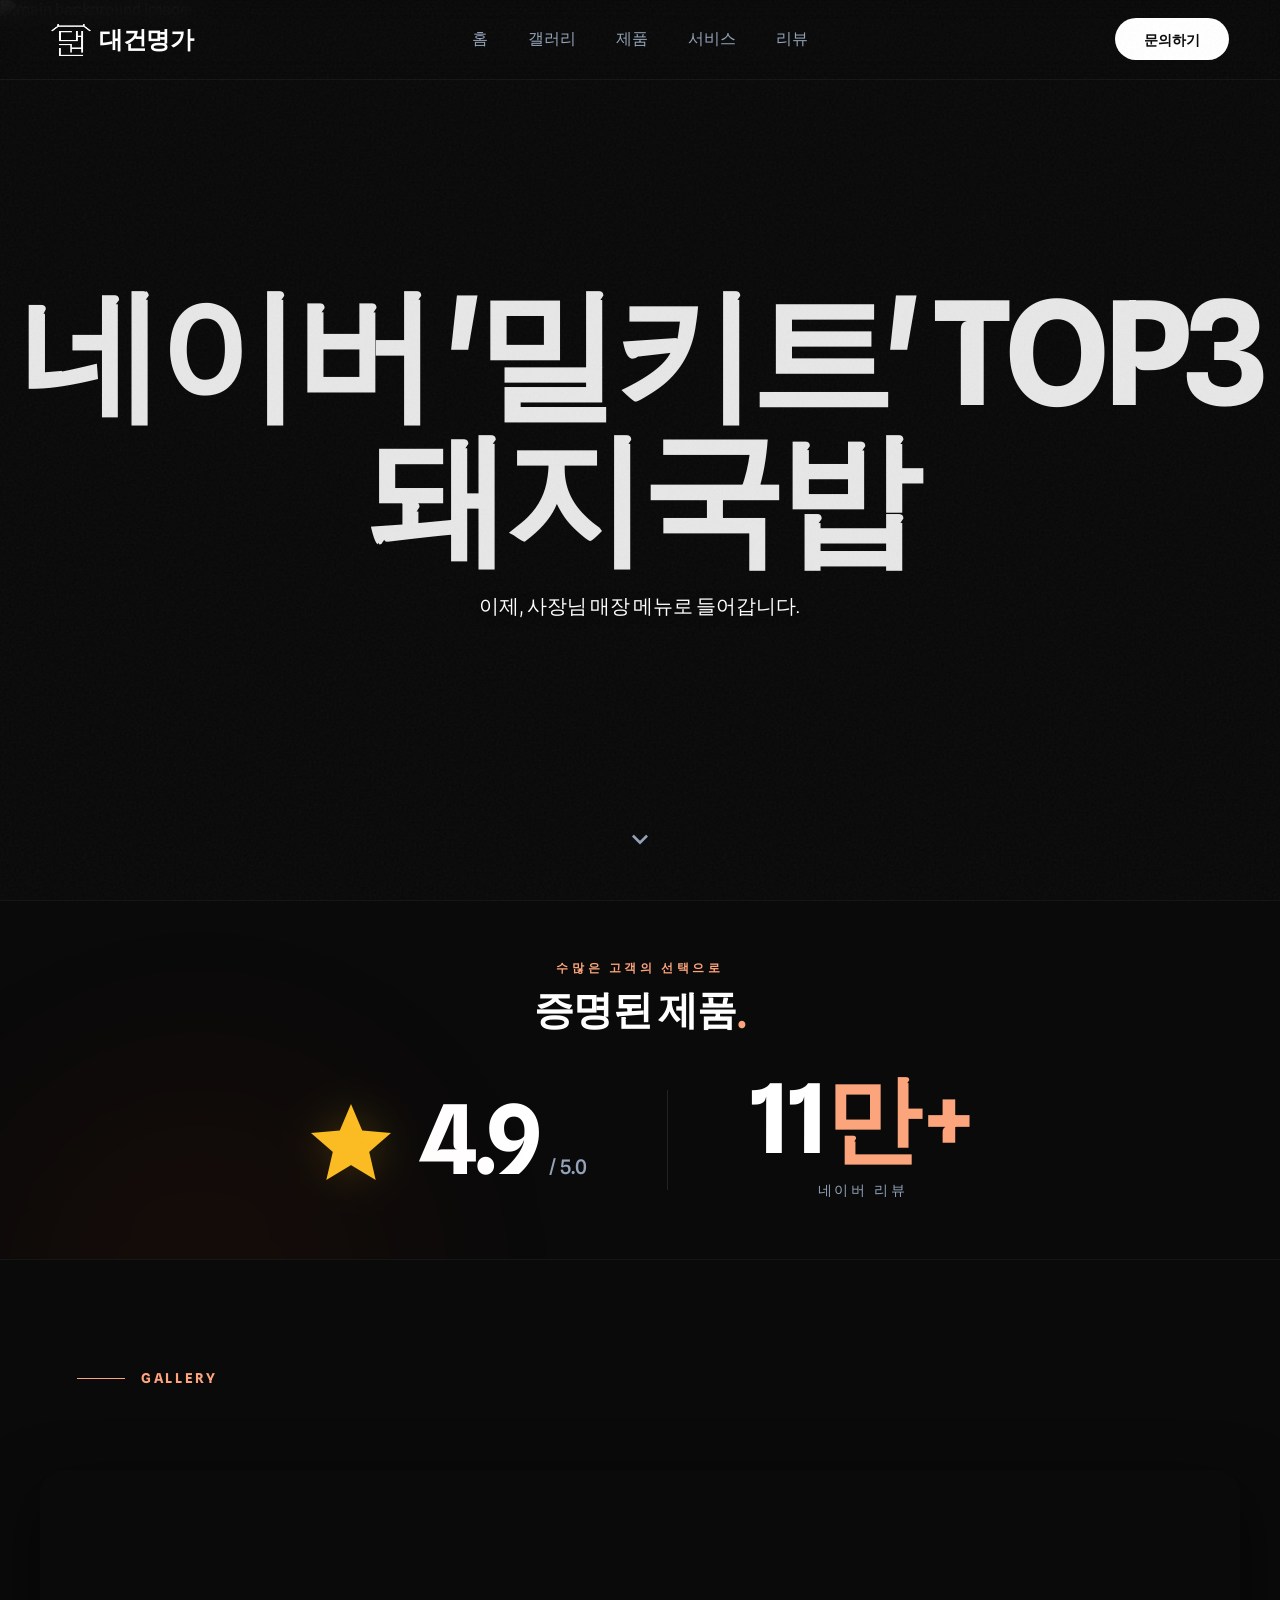
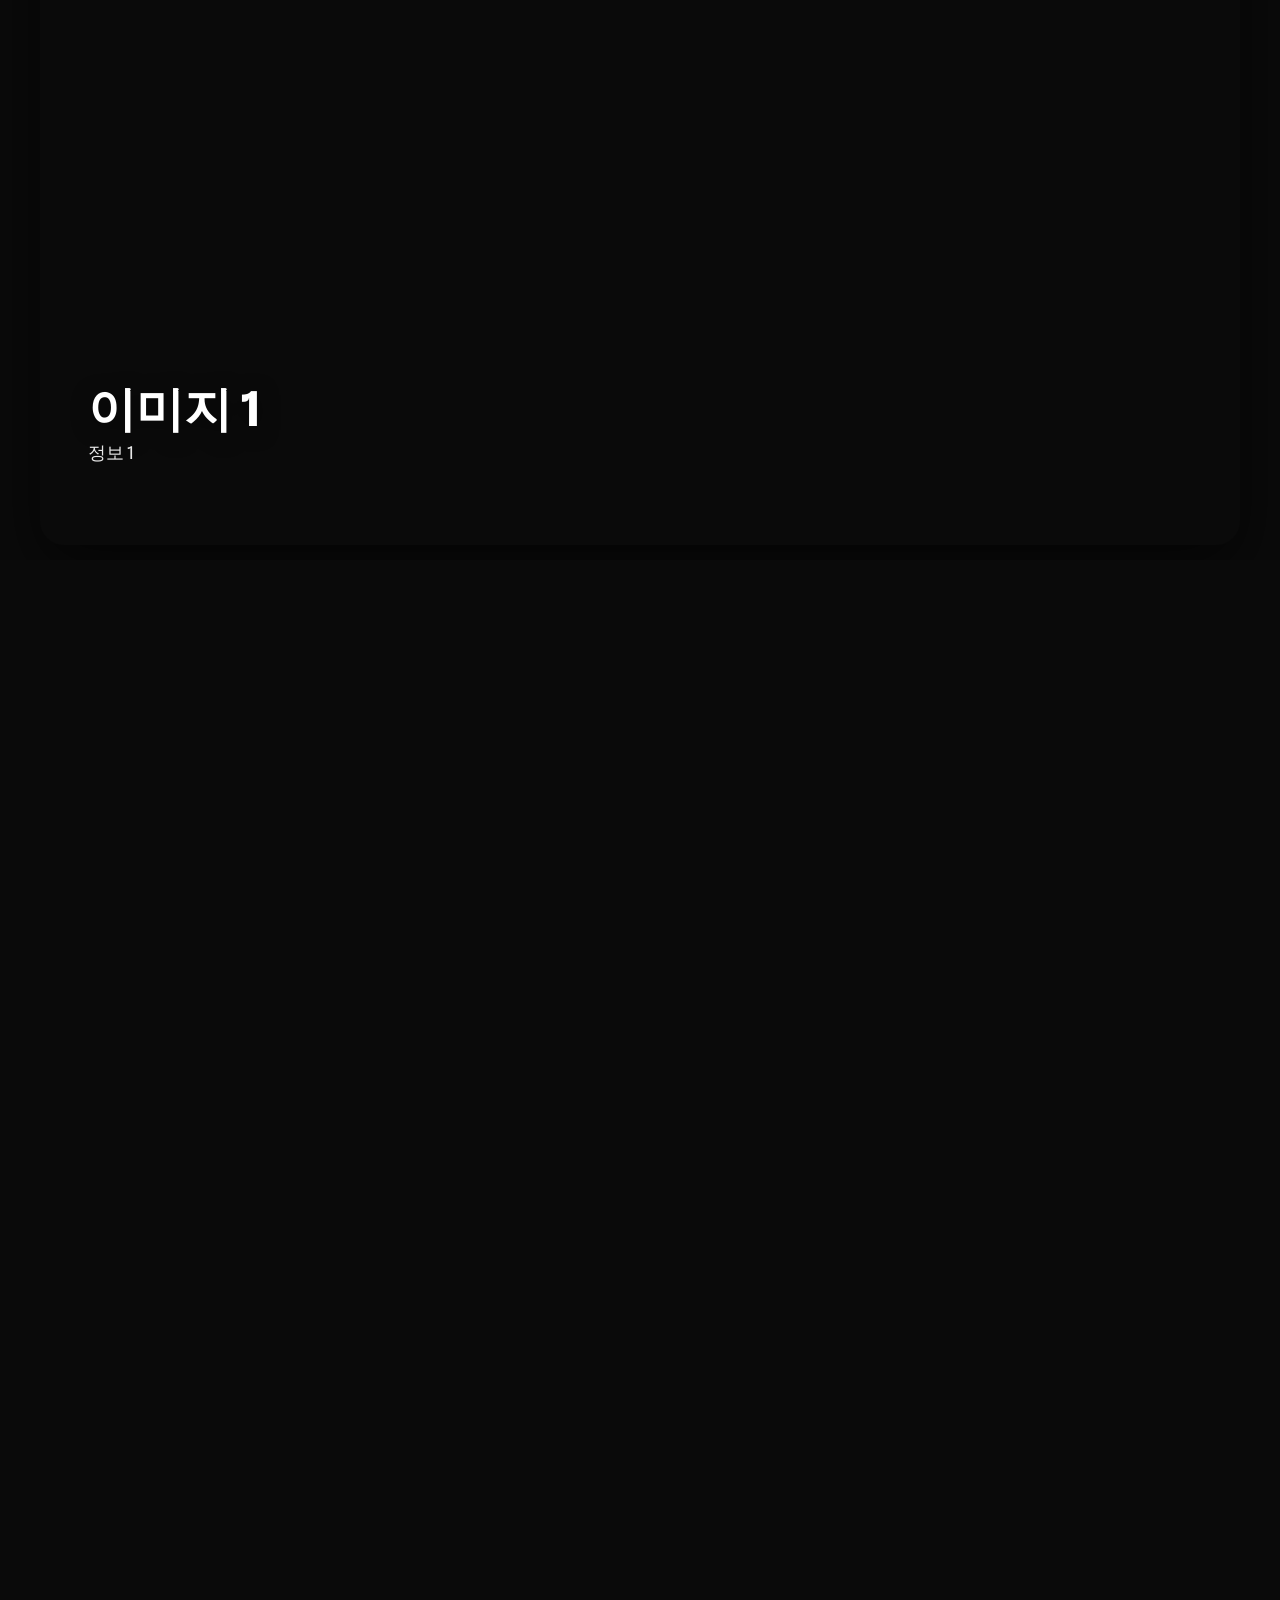
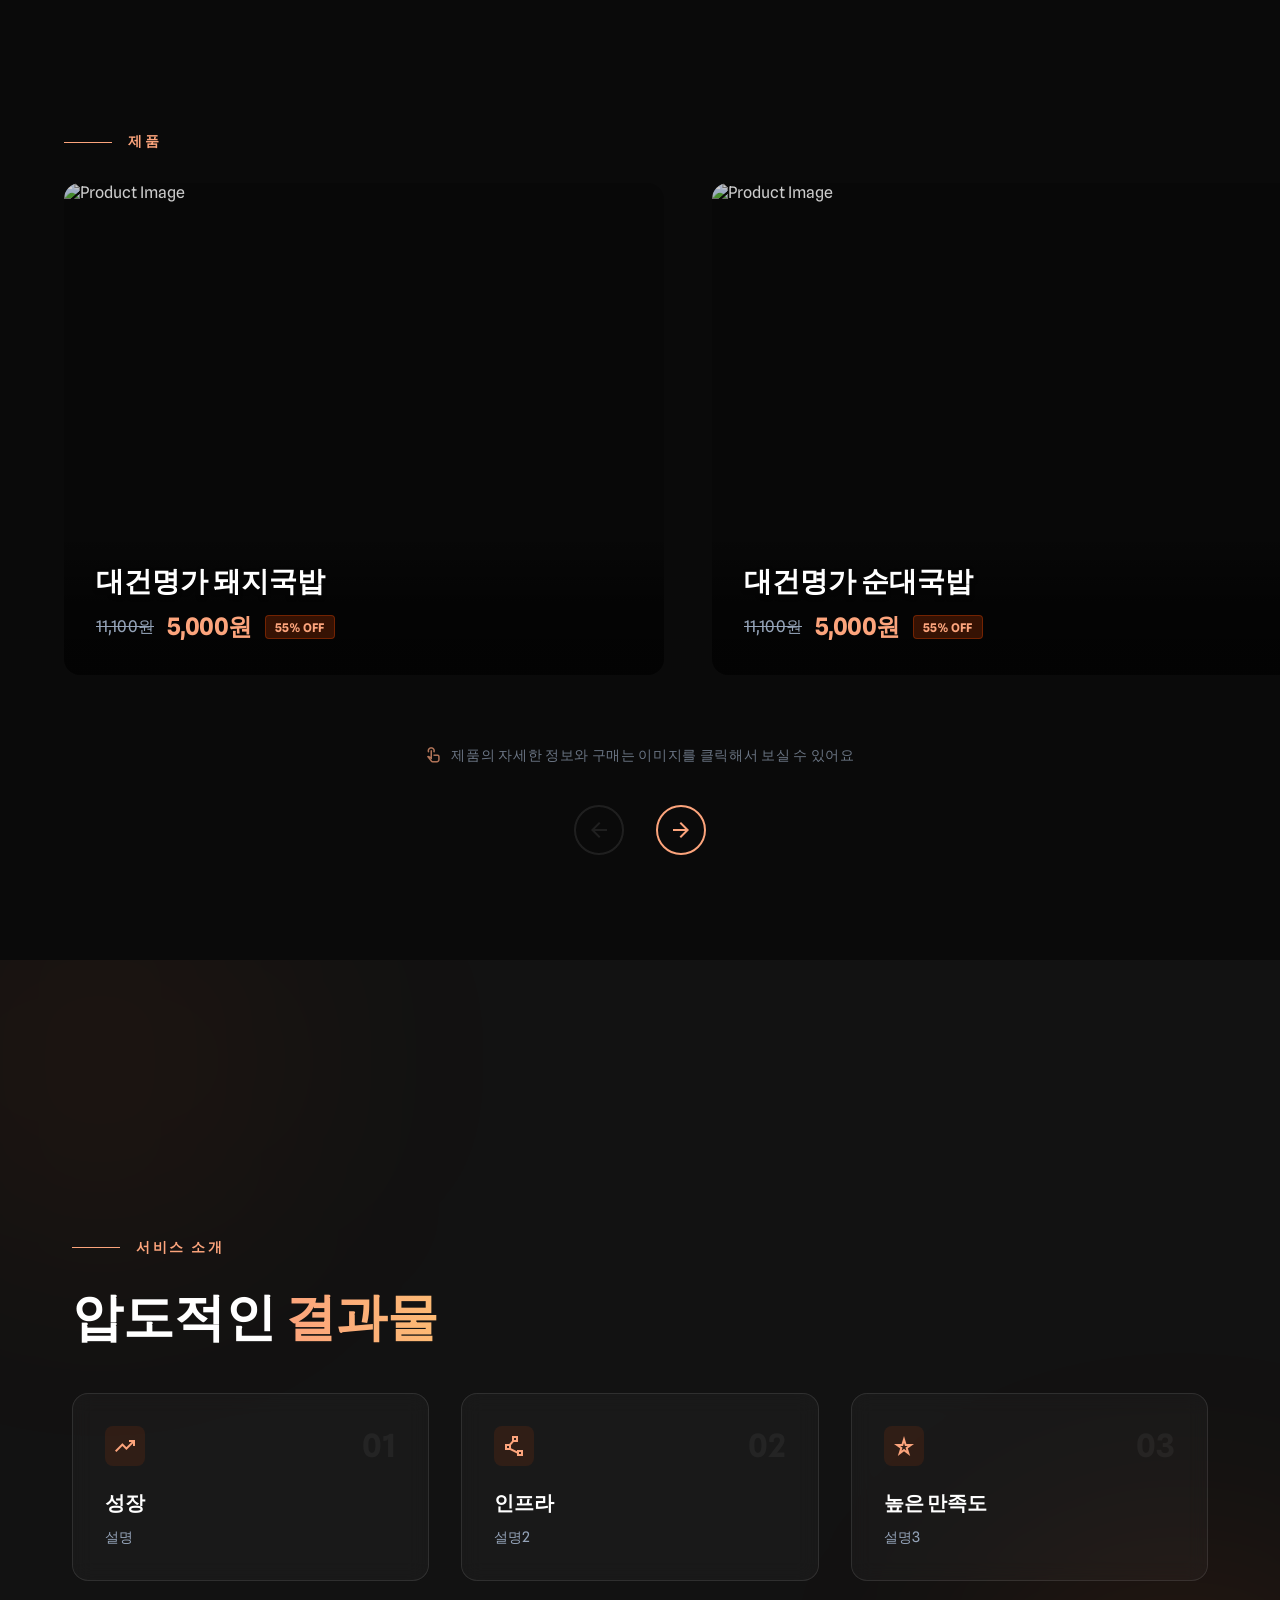
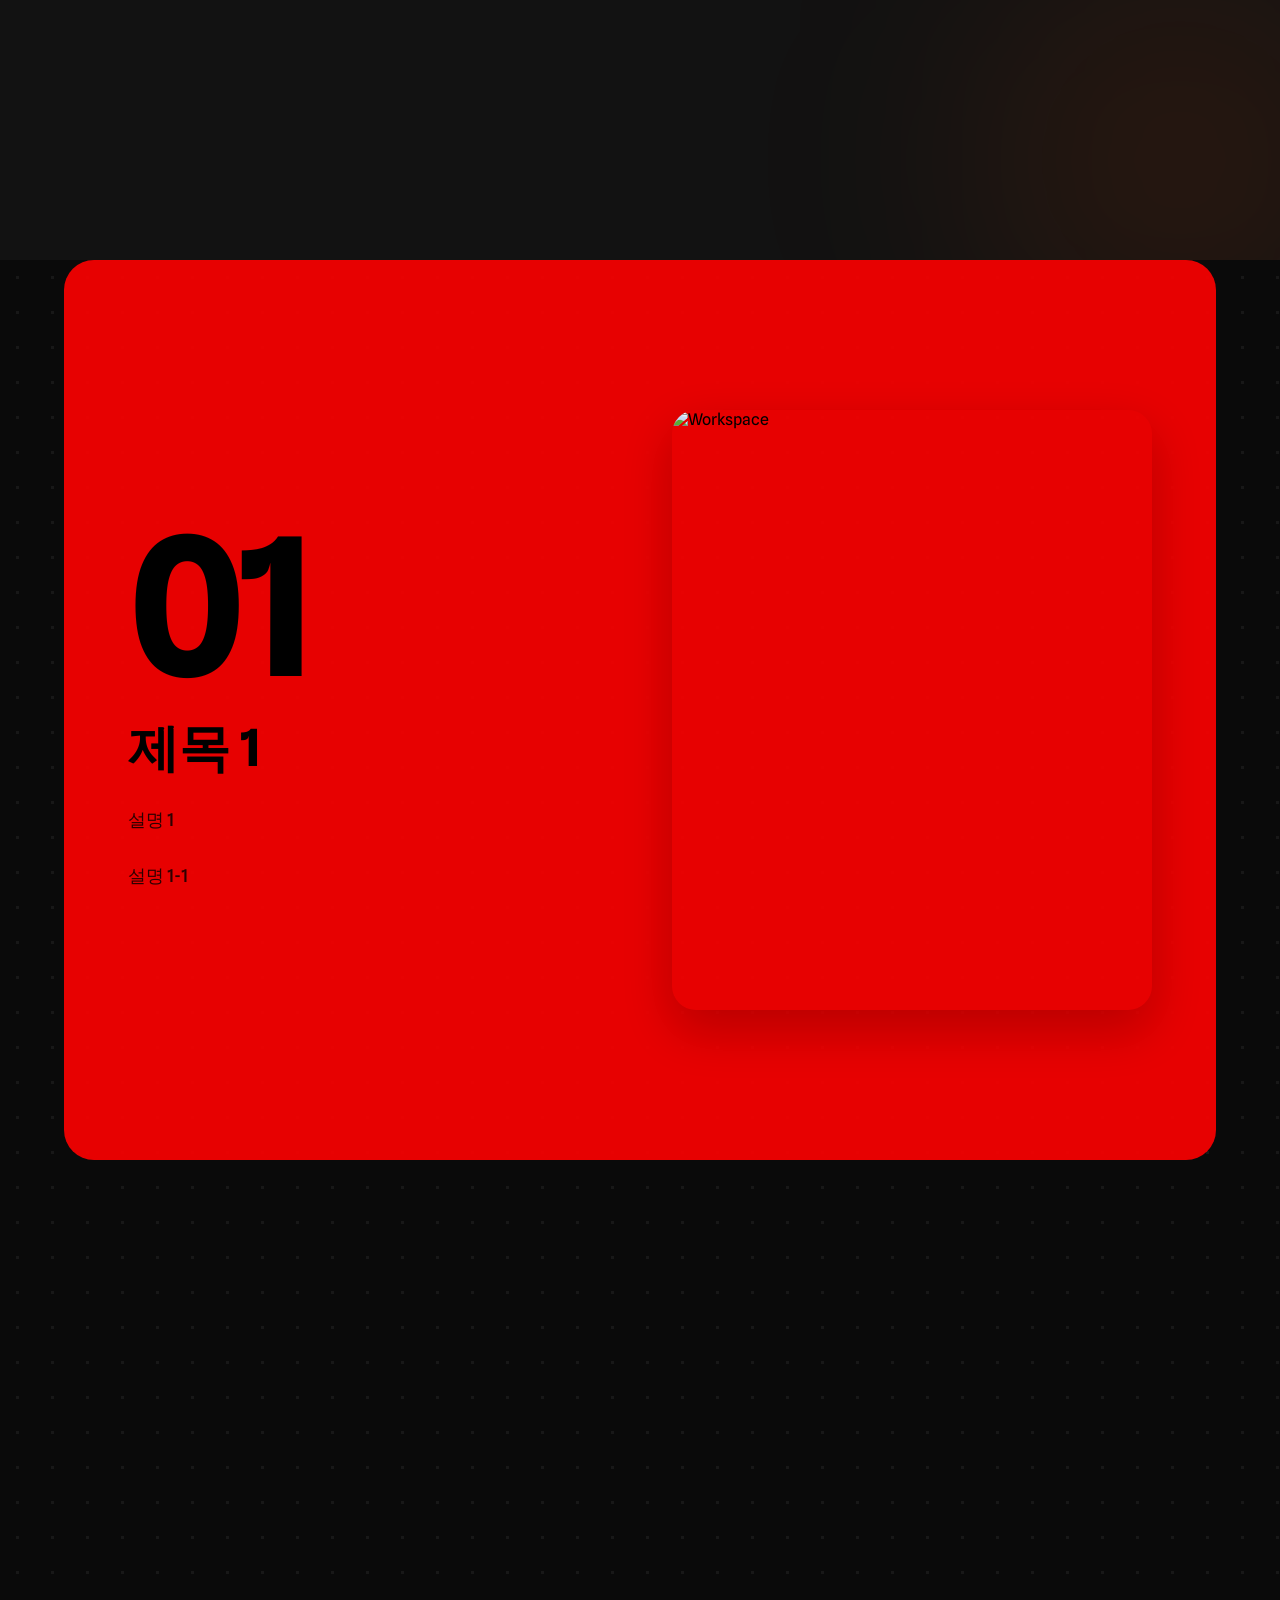
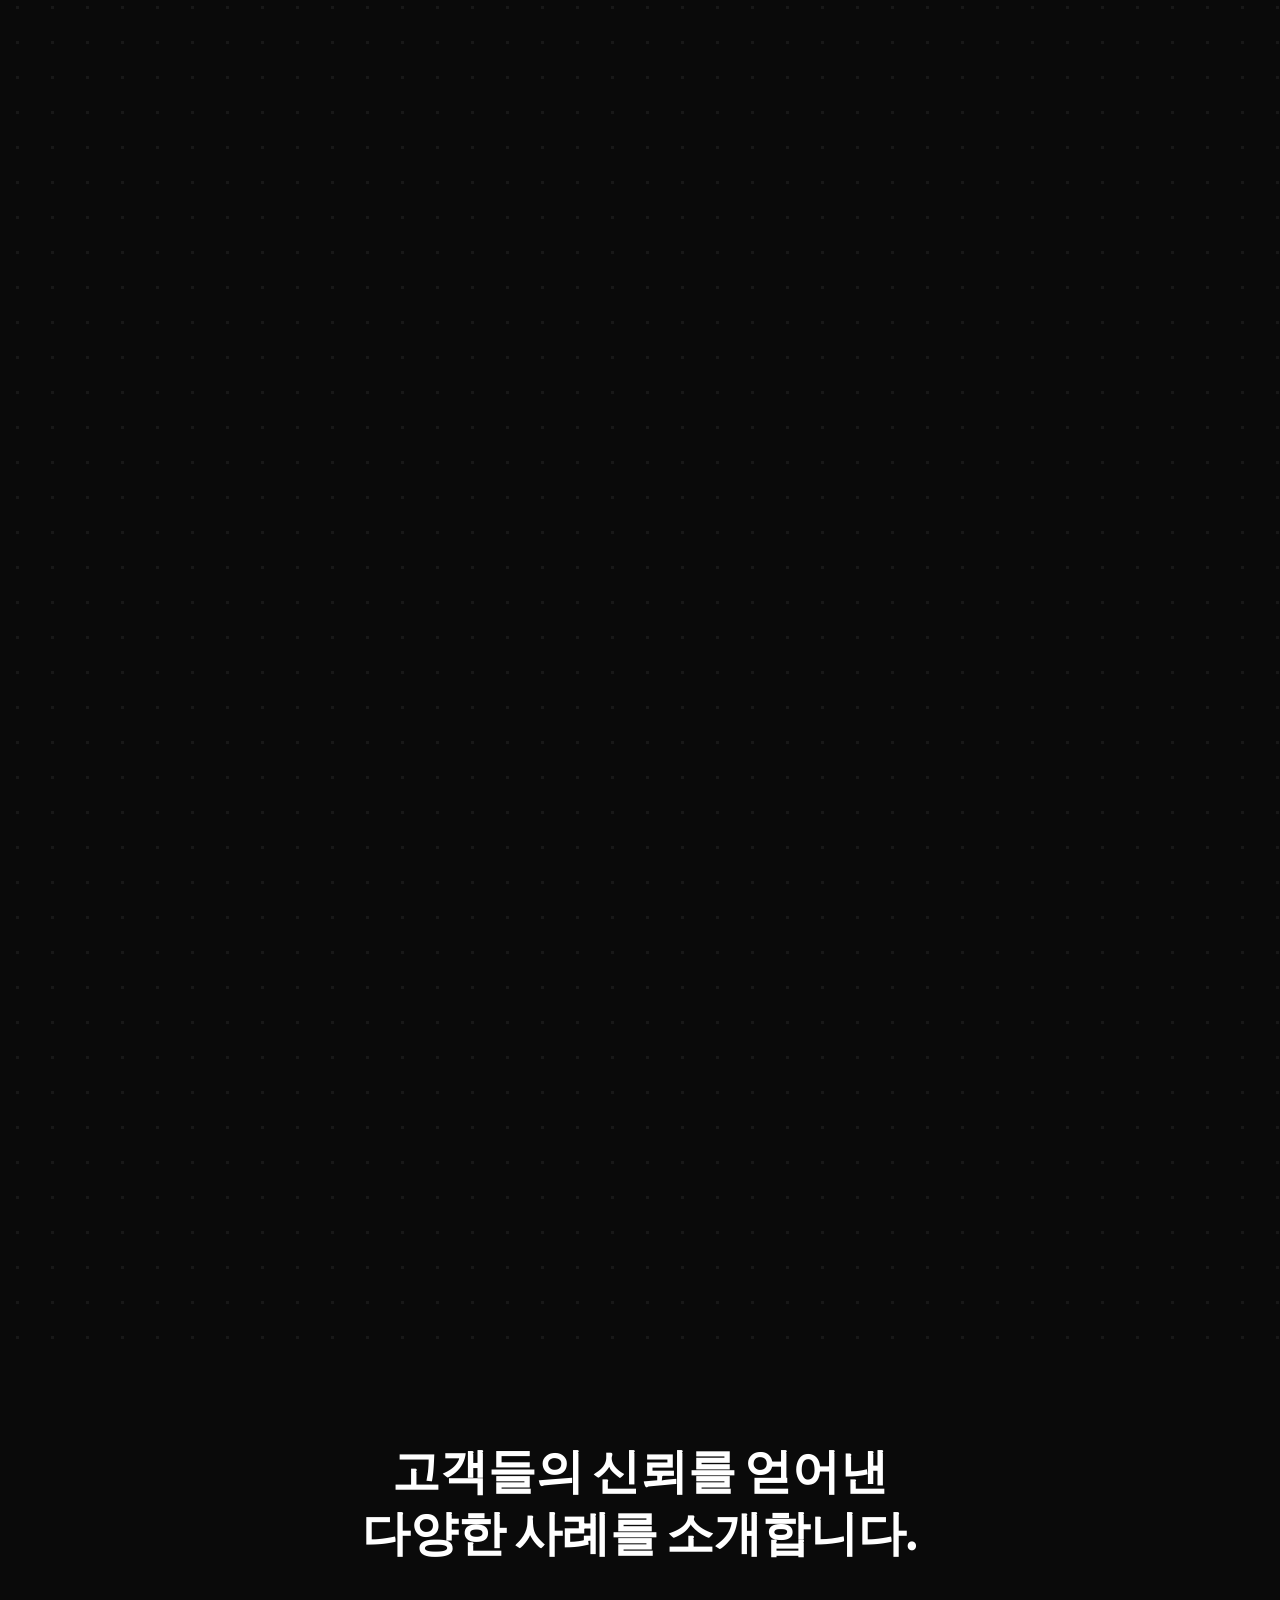
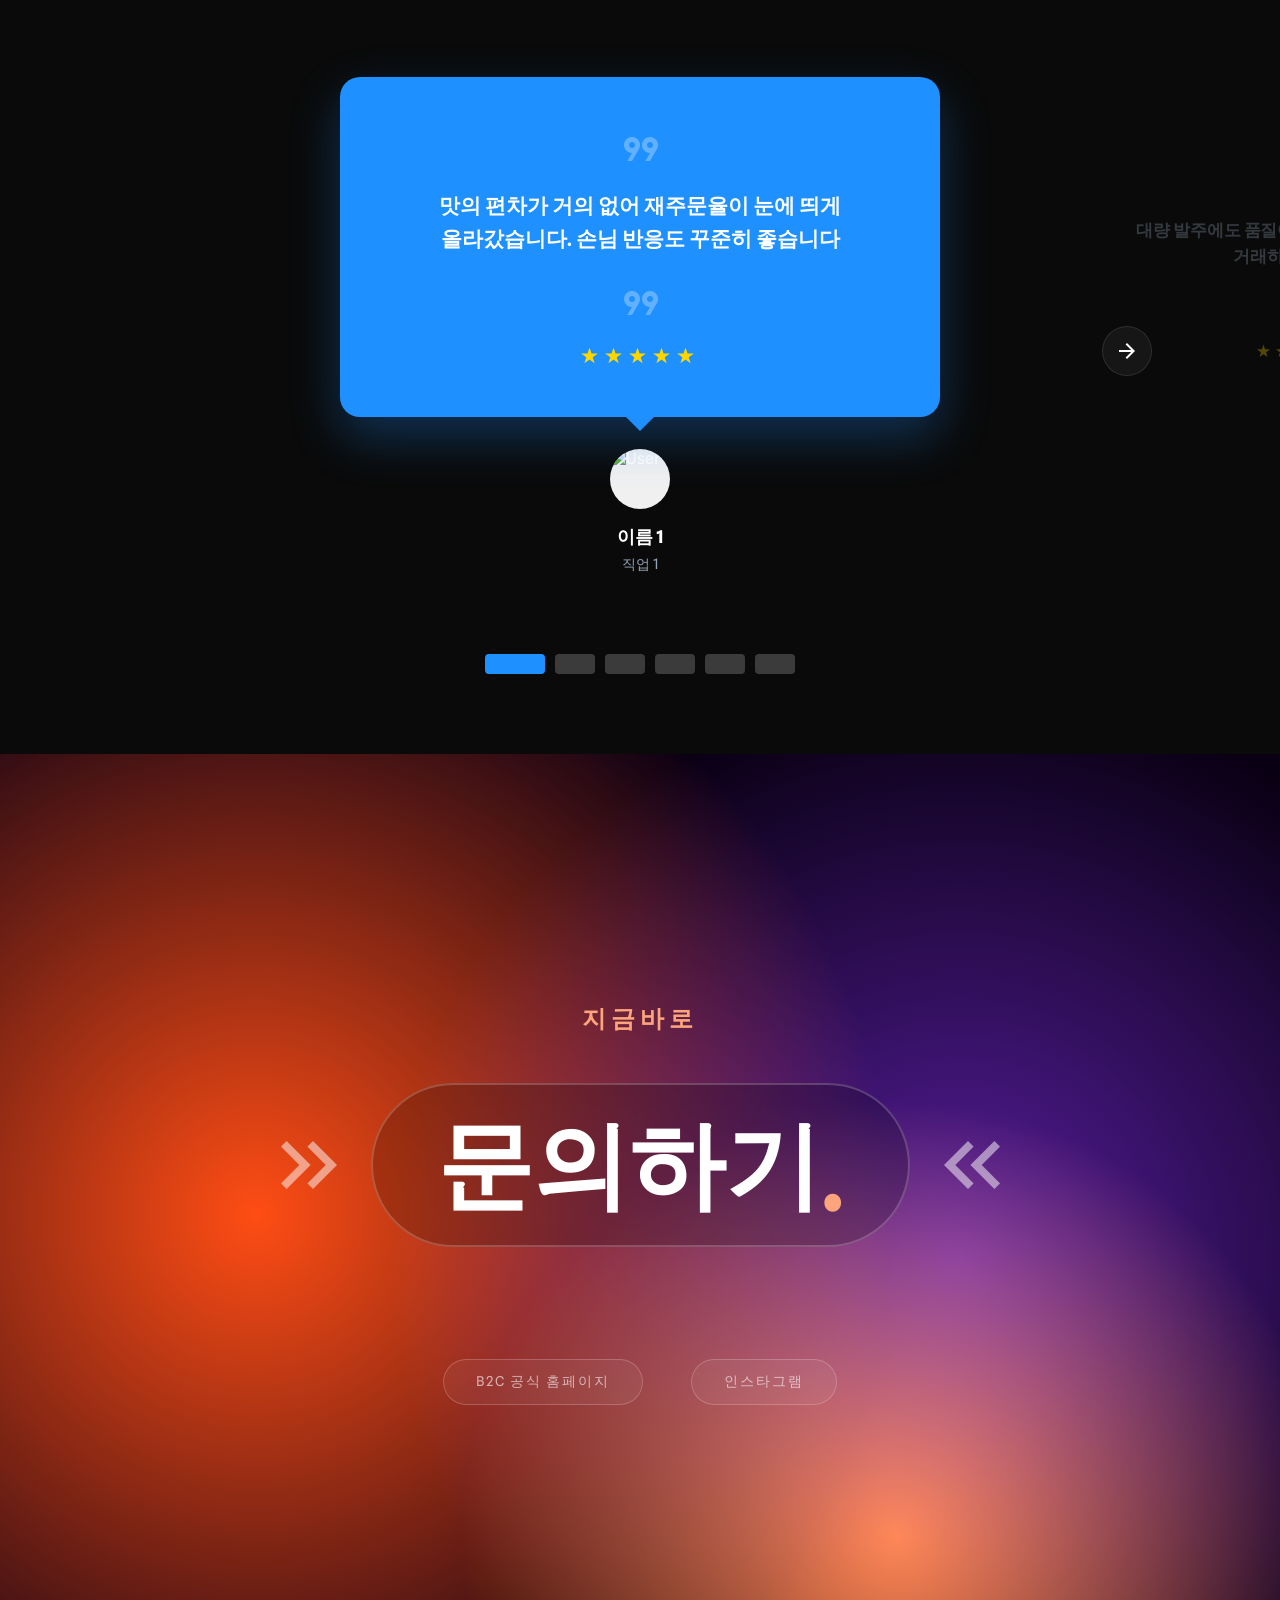
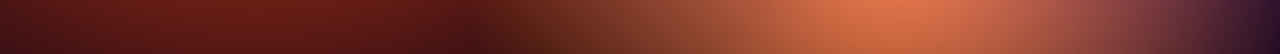
==== commit e6ab53ba: "Mobile implementation" ====
--- a/index.html
+++ b/index.html
@@ -42,7 +42,6 @@
         </div>
         
         <div class="hero-content">
-            <!-- <h2 class="hero-year">EST. 2005</h2> -->
             <h1 class="hero-title">네이버 '밀키트' TOP3</h1>
             <h1 class="hero-title">돼지국밥</h1>
             <p class="hero-subtitle">이제, 사장님 매장 메뉴로 들어갑니다.</p>
@@ -103,7 +102,6 @@
                     <div class="content">
                         <div class="name">이미지 1</div>
                         <div class="des">정보 1</div>
-                        <button>더 알아보기</button>
                     </div>
                 </div>
 
@@ -111,7 +109,6 @@
                     <div class="content">
                         <div class="name">이미지 2</div>
                         <div class="des">정보 2</div>
-                        <button>더 알아보기</button>
                     </div>
                 </div>
 
@@ -119,7 +116,6 @@
                     <div class="content">
                         <div class="name">이미지 3</div>
                         <div class="des">정보 3</div>
-                        <button>더 알아보기</button>
                     </div>
                 </div>
 
@@ -127,7 +123,6 @@
                     <div class="content">
                         <div class="name">이미지 4</div>
                         <div class="des">정보 4</div>
-                        <button>더 알아보기</button>
                     </div>
                 </div>
             </div>
@@ -151,7 +146,7 @@
                     <div class="price-wrapper">
                         <span class="original-price">11,100원</span>
                         <span class="discount-price">5,000원</span>
-                        <span class="discount-badge">55% OFF</span>
+                        <span class="discount-badge"></span>
                     </div>
                 </div>
             </a>
--- a/testing.css
+++ b/testing.css
@@ -1,1450 +1,1430 @@
-    :root {
-        --primary: #fca47c;
-        --bg-dark: #0a0a0a;
-        --surface-dark: #121212;
-        --text-white: #ffffff;
-        --text-muted: #94a3b8;
-        --font-main: 'Spline Sans', sans-serif;
-        --easing: cubic-bezier(0.25, 1, 0.5, 1);
-    }
-
-    * {
-        box-sizing: border-box;
-        margin: 0;
-        padding: 0;
-        cursor: none; /* 커서 숨김 */
-    }
-
-    html {
-        scroll-behavior: smooth;
-    }
-
-    body {
-        background-color: var(--bg-dark);
-        color: var(--text-white);
-        font-family: var(--font-main);
-        overflow-x: clip;
-        width: 100%;
-    }
-
-    body, p, h1, h2, h3, h4, h5, h6 {
-        word-break: keep-all; 
-        overflow-wrap: break-word; 
-    }
-
-    a {
-        text-decoration: none;
-        color: inherit;
-    }
-
-    /* --- 유틸리티 & 효과 --- */
+:root {
+    --primary: #fca47c;
+    --bg-dark: #0a0a0a;
+    --surface-dark: #121212;
+    --text-white: #ffffff;
+    --text-muted: #94a3b8;
+    --font-main: 'Spline Sans', sans-serif;
+    --easing: cubic-bezier(0.25, 1, 0.5, 1);
+}
+
+* {
+    box-sizing: border-box;
+    margin: 0;
+    padding: 0;
+    cursor: none; /* 커서 숨김 */
+}
+
+html {
+    scroll-behavior: smooth;
+}
+
+body {
+    background-color: var(--bg-dark);
+    color: var(--text-white);
+    font-family: var(--font-main);
+    overflow-x: clip;
+    width: 100%;
+}
+
+body, p, h1, h2, h3, h4, h5, h6 {
+    word-break: keep-all; 
+    overflow-wrap: break-word; 
+}
+
+a {
+    text-decoration: none;
+    color: inherit;
+}
+
+/* --- 유틸리티 & 효과 --- */
+
+.grain-overlay {
+    position: fixed;
+    top: 0;
+    left: 0;
+    width: 100%;
+    height: 100%;
+    pointer-events: none;
+    z-index: 9000;
+    opacity: 0.02;
+    background-image: url("data:image/svg+xml,%3Csvg viewBox='0 0 400 400' xmlns='http://www.w3.org/2000/svg'%3E%3Cfilter id='noiseFilter'%3E%3CfeTurbulence type='fractalNoise' baseFrequency='0.9' numOctaves='3' stitchTiles='stitch'/%3E%3C/filter%3E%3Crect width='100%25' height='100%25' filter='url(%23noiseFilter)'/%3E%3C/svg%3E");
+}
+
+.custom-cursor {
+    width: 40px;
+    height: 40px;
+    border: 2px solid var(--primary);
+    border-radius: 50%;
+    position: fixed;
+    pointer-events: none;
+    z-index: 9999;
+    transform: translate(-50%, -50%);
+    transition: width 0.3s var(--easing), height 0.3s var(--easing), background-color 0.3s, border-color 0.3s;
+    opacity: 0;
+}
+
+.material-symbols-outlined {
+    font-variation-settings: 'FILL' 0, 'wght' 400, 'GRAD' 0, 'opsz' 24;
+}
+
+.no-scrollbar::-webkit-scrollbar { display: none; }
+.no-scrollbar { -ms-overflow-style: none; scrollbar-width: none; }
+
+@keyframes fadeInUp {
+    from { opacity: 0; transform: translateY(20px); }
+    to { opacity: 1; transform: translateY(0); }
+}
+
+@keyframes bounce {
+    0%, 100% { transform: translateY(0); }
+    50% { transform: translateY(10px); }
+}
+
+/* --- Navbar --- */
+
+.navbar {
+    position: fixed;
+    top: 0;
+    left: 0;
+    width: 100%;
+    height: 80px;
+    display: flex;
+    align-items: center;
+    justify-content: space-between;
+    padding: 0 4%;
+    z-index: 1000;
+    background: rgba(10, 10, 10, 0.8); 
+    backdrop-filter: blur(12px); 
+    border-bottom: 1px solid rgba(255, 255, 255, 0.05);
+    transition: transform 0.3s ease;
+}
+
+.nav-brand {
+    display: flex;
+    align-items: center;
+    justify-content: center;
+    font-size: 1.5rem;
+    font-weight: 800;
+    letter-spacing: -0.02em;
+    color: var(--text-white);
+    flex-shrink: 0;
+}
+
+.nav-menu {
+    display: flex;
+    gap: 2.5rem;
+    position: absolute;
+    left: 50%;
+    transform: translateX(-50%);
+}
+
+.nav-link {
+    font-size: 1rem;
+    font-weight: 500;
+    color: var(--text-muted);
+    position: relative;
+    transition: color 0.3s ease;
+}
+
+.nav-link:hover,
+.nav-link.active {
+    color: var(--text-white);
+}
+
+.nav-link::after {
+    content: '';
+    position: absolute;
+    bottom: -4px;
+    left: 0;
+    width: 0;
+    height: 2px;
+    background-color: var(--primary);
+    transition: width 0.3s var(--easing);
+}
+
+.nav-link:hover::after,
+.nav-link.active::after {
+    width: 100%;
+}
+
+.get-started-btn {
+    background-color: var(--text-white);
+    color: var(--bg-dark);
+    padding: 0.8rem 1.8rem;
+    border-radius: 9999px; 
+    font-weight: 700;
+    font-size: 0.9rem;
+    transition: transform 0.2s, background-color 0.2s, opacity 0.3s ease;
+    white-space: nowrap;
+}
+
+.get-started-btn:hover {
+    transform: scale(1.5);
+    background-color: var(--primary);
+    color: white;
+}
+
+@media (max-width: 900px) {
+    .nav-menu {
+        display: none; 
+    }
+}
+
+/* --- 섹션 --- */
+
+section {
+    width: 100%;
+    height: 100vh;
+    position: relative;
+    overflow: hidden;
+}
+
+/* HOME SECTION */
+#home {
+    display: flex;
+    align-items: center;
+    justify-content: center;
+    position: relative;
+}
+
+.hero-bg {
+    position: absolute;
+    inset: 0;
+    z-index: 0;
+}
+
+.hero-bg img {
+    width: 100%;
+    height: 100%;
+    object-fit: cover;
+    opacity: 0.6;
+}
+
+.hero-gradient {
+    position: absolute;
+    inset: 0;
+    background: linear-gradient(to bottom, rgba(10, 10, 10, 0.4), rgba(10, 10, 10, 0.7), var(--bg-dark));
+}
+
+.hero-content {
+    position: relative;
+    z-index: 10;
+    text-align: center;
+    padding: 0 1rem;
+}
+
+.hero-title {
+    font-size: clamp(4rem, 15vw, 9rem);
+    font-weight: 900;
+    letter-spacing: -0.05em;
+    color: rgba(255,255,255,0.9);
+    mix-blend-mode: overlay;
+    line-height: 1;
+}
+
+.hero-subtitle {
+    margin-top: 1.5rem;
+    font-size: 1.25rem;
+    color: var(--text-white);
+    font-weight: 300;
+    max-width: 600px;
+    margin-left: auto;
+    margin-right: auto;
+    text-shadow: 0 2px 10px rgba(0,0,0,0.5);
+}
+
+.scroll-indicator {
+    position: absolute;
+    width: max-content;
+    bottom: 2.5rem;
+    left: 50%;
+    transform: translateX(-50%);
+    z-index: 10;
+    color: var(--text-muted);
+    animation: bounce 2s infinite;
+}
+
+/* --- 스탯 섹션 --- */
+.stats-banner {
+    width: 100%;
+    height: 40vh;
+    min-height: 300px;
+    position: relative;
+    display: flex;
+    align-items: center;
+    justify-content: center;
+    background-color: rgb(10, 10, 10);
+    overflow: hidden;
+    border-top: 1px solid rgba(255,255,255,0.05);
+    border-bottom: 1px solid rgba(255,255,255,0.05);
+}
+
+.stats-banner .glow-blob {
+    z-index: 0; 
+}
+
+.stats-content-col {
+    display: flex;
+    flex-direction: column;
+    align-items: center;
+    justify-content: center;
+    gap: 3rem; 
+    position: relative;
+    z-index: 10;
+    width: 100%;
+}
+
+.stats-header {
+    text-align: center;
+    width: 100%;
+    opacity: 0;
+    transform: translateY(20px);
+    animation: fadeInUp 0.8s ease forwards 0.2s; 
+}
+
+.proven-badge {
+    display: block;
+    font-size: 0.75rem;
+    font-weight: 700;
+    letter-spacing: 0.3em;
+    color: var(--primary);
+    margin-bottom: 0.5rem;
+}
+
+.proven-title {
+    font-size: clamp(1.5rem, 4vw, 2.5rem); 
+    font-weight: 700;
+    color: white;
+    margin: 0;
+    letter-spacing: -0.02em;
+    line-height: 1.2;
+}
+
+.stats-container {
+    display: flex;
+    align-items: center;
+    justify-content: center;
+    gap: 5rem;
+    width: 100%;
+}
+
+.stats-container {
+    display: flex;
+    align-items: center;
+    justify-content: center;
+    gap: 5rem;
+    z-index: 10; 
+    position: relative;
+    width: 100%;
+}
+
+/* 좌측 별점 */
+.star-rating-lockup {
+    display: flex;
+    align-items: center;
+    gap: 1.5rem; 
+}
+
+.big-star-icon {
+    font-size: clamp(4rem, 8vw, 6rem);
+    color: #fbbf24;
+    font-variation-settings: 'FILL' 1;
+    filter: drop-shadow(0 0 20px rgba(251, 191, 36, 0.2));
+    animation: floatStar 3s ease-in-out infinite;
+}
+
+@keyframes floatStar {
+    0%, 100% { transform: translateY(0); }
+    50% { transform: translateY(-10px); }
+}
+
+.rating-text-stack {
+    display: flex;
+    flex-direction: column;
+}
+
+.number-row {
+    display: flex;
+    align-items: baseline;
+    line-height: 0.8;
+}
+
+.stat-big-number {
+    font-size: clamp(4rem, 8vw, 6rem);
+    font-weight: 800;
+    color: white;
+    letter-spacing: -0.03em;
+}
+
+.max-score {
+    font-size: 1.25rem;
+    color: var(--text-muted);
+    font-weight: 500;
+    margin-left: 10px;
+}
+
+/* --- 우측 리뷰 --- */
+.review-lockup {
+    text-align: center;
+}
+
+.accent-k {
+    font-size: clamp(4rem, 8vw, 6rem);
+    font-weight: 800;
+    color: var(--primary);
+    line-height: 0.8;
+}
+
+.stat-label {
+    font-size: 0.9rem;
+    letter-spacing: 0.2em;
+    color: var(--text-muted);
+    margin-top: 1.5rem;
+}
+
+/* --- 칸막이 --- */
+.stat-divider {
+    width: 1px;
+    height: 100px;
+    background: rgba(255,255,255,0.1);
+}
+
+/* 모바일 설정 */
+@media (max-width: 768px) {
+    .stats-content-col {
+        gap: 2rem;
+        padding: 4rem 1.5rem; 
+    }
     
-    .grain-overlay {
-        position: fixed;
-        top: 0;
-        left: 0;
-        width: 100%;
-        height: 100%;
-        pointer-events: none;
-        z-index: 9000;
-        opacity: 0.02;
-        background-image: url("data:image/svg+xml,%3Csvg viewBox='0 0 400 400' xmlns='http://www.w3.org/2000/svg'%3E%3Cfilter id='noiseFilter'%3E%3CfeTurbulence type='fractalNoise' baseFrequency='0.9' numOctaves='3' stitchTiles='stitch'/%3E%3C/filter%3E%3Crect width='100%25' height='100%25' filter='url(%23noiseFilter)'/%3E%3C/svg%3E");
-    }
-
-    .custom-cursor {
-        width: 40px;
-        height: 40px;
-        border: 2px solid var(--primary);
-        border-radius: 50%;
-        position: fixed;
-        pointer-events: none;
-        z-index: 9999;
-        transform: translate(-50%, -50%);
-        transition: width 0.3s var(--easing), height 0.3s var(--easing), background-color 0.3s, border-color 0.3s;
-        opacity: 0;
-    }
-
-    .material-symbols-outlined {
-        font-variation-settings: 'FILL' 0, 'wght' 400, 'GRAD' 0, 'opsz' 24;
-    }
-
-    .no-scrollbar::-webkit-scrollbar { display: none; }
-    .no-scrollbar { -ms-overflow-style: none; scrollbar-width: none; }
-
-    @keyframes fadeInUp {
-        from { opacity: 0; transform: translateY(20px); }
-        to { opacity: 1; transform: translateY(0); }
+    .stats-container {
+        flex-direction: column; 
+        gap: 2rem; 
     }
     
-    @keyframes bounce {
-        0%, 100% { transform: translateY(0); }
-        50% { transform: translateY(10px); }
-    }
-    
-    /* --- Navbar --- */
-
-    .navbar {
-        position: fixed;
-        top: 0;
-        left: 0;
-        width: 100%;
-        height: 80px;
-        display: flex;
-        align-items: center;
-        justify-content: space-between;
-        padding: 0 4%;
-        z-index: 1000;
-        background: rgba(10, 10, 10, 0.8); 
-        backdrop-filter: blur(12px); 
-        border-bottom: 1px solid rgba(255, 255, 255, 0.05);
-        transition: transform 0.3s ease;
-    }
-
-    .nav-brand {
-        display: flex;
-        align-items: center;
+    .stat-divider {
+        width: 80px;
+        height: 1px;
+    }
+
+    .star-rating-lockup {
+        gap: 1rem;
+    }
+}
+
+/* --- 갤러리 섹션 --- */
+#gallery {
+    height: 400vh;
+    position: relative;
+    padding: 0;
+    background-color: var(--bg-dark);
+    overflow: visible;
+}
+
+.gallery-sticky-wrapper {
+    position: sticky;
+    top: 0;
+    width: 100%;
+    height: 100vh;
+    overflow: hidden;
+    perspective: 1000px;
+}
+
+#gallery .section-header {
+    position: absolute;
+    top: 110px;           
+    left: 1%;             
+    right: auto;          
+    margin: 0;
+    z-index: 100;
+    flex-direction: row;
+    justify-content: flex-start;
+    gap: 1rem;
+}
+
+.gallery-track {
+    width: 100%;
+    height: 100%;
+    position: relative;
+    display: flex;
+    justify-content: center;
+    align-items: center;
+    padding-top: 100px; 
+    box-sizing: border-box;
+}
+
+.gallery-track .item {
+    position: absolute;
+    bottom: 15px;
+    width: 95%;
+    max-width: 1200px;
+    height: 75%;     
+    border-radius: 24px;
+    background-size: cover;
+    background-position: center;
+    transition: all 0.8s cubic-bezier(0.2, 0.8, 0.2, 1);
+    box-shadow: 0 20px 60px rgba(0, 0, 0, 0.6);
+    opacity: 0;
+    transform: translate3d(0, 100px, -100px);
+    transform-style: preserve-3d;
+    z-index: 0;
+}
+
+.gallery-track .item.active {
+    opacity: 1;
+    z-index: 10;
+    transform: translate3d(0, 0, 0) scale(1) rotate(0deg);
+    filter: brightness(1);
+}
+
+.gallery-track .item.prev {
+    opacity: 0;
+    z-index: 5;
+    transform: translate3d(0, -120%, 0) rotate(-5deg) scale(0.9);
+    filter: blur(5px);
+}
+
+.gallery-track .item.next {
+    opacity: 1; 
+    z-index: 1;
+    transform: translate3d(0, 40px, -100px) scale(0.9); 
+    filter: brightness(0.4); 
+}
+
+.gallery-track .item.waiting {
+    opacity: 0;
+    transform: translate3d(0, 200px, -200px) scale(0.8);
+    z-index: 0;
+}
+
+.gallery-track .item .content {
+    position: absolute;
+    bottom: 3rem;
+    left: 3rem;
+    color: white;
+    z-index: 20;
+    width: 80%;
+    opacity: 0;
+    transform: translateY(30px);
+    transition: all 0.5s ease 0.1s; 
+}
+
+.gallery-track .item.active .content {
+    opacity: 1;
+    transform: translateY(0);
+    transition-delay: 0.4s;
+}
+
+.content .name { 
+    font-size: 3rem; 
+    font-weight: 800; 
+    line-height: 1;
+    margin-bottom: 0.5rem;
+    text-shadow: 0 4px 20px rgba(0,0,0,0.5);
+}
+
+.content .des { 
+    font-size: 1.1rem; 
+    margin-bottom: 2rem; 
+    color: rgba(255, 255, 255, 0.9); 
+}
+
+.content button {
+    padding: 14px 32px;
+    background: white;
+    color: black;
+    border: none;
+    border-radius: 100px;
+    font-weight: 700;
+    font-size: 0.95rem;
+    transition: transform 0.2s, background-color 0.2s;
+    pointer-events: auto;
+}
+
+.content button:hover {
+    background: var(--primary);
+    color: white;
+    transform: scale(1.05);
+}
+
+@media (max-width: 768px) {
+    .gallery-track .item {
+        width: 95%;
+        height: 70%;
+    }
+    #gallery .section-header {
+        top: 90px; 
+    }
+}
+
+/* 제품 섹션 */
+#work {
+    display: flex;
+    flex-direction: column;
+    justify-content: center;
+    background-color: #0a0a0a;
+    padding: 3rem 0;
+    min-height: 100vh;
+    box-sizing: border-box;
+}
+
+.section-header {
+    padding: 0 clamp(2rem, 5vw, 6rem);
+    margin-bottom: 2rem;
+    display: flex;
+    align-items: center;
+    gap: 1rem;
+}
+
+.line-accent {
+    width: 3rem;
+    height: 1px;
+    background-color: var(--primary);
+}
+
+.section-title-small {
+    font-size: 0.85rem;
+    font-weight: 700;
+    letter-spacing: 0.2em;
+    color: var(--primary);
+    text-transform: uppercase;
+}
+
+.work-carousel {
+    width: 100%;
+    height: 60vh;
+    display: flex;
+    gap: 3rem;
+    padding: 0 clamp(2rem, 5vw, 6rem);
+    overflow-x: auto;
+    align-items: center;
+    padding-bottom: 3rem;
+}
+
+.project-card {
+    flex-shrink: 0;
+    width: 80vw;
+    height: 100%;
+    position: relative;
+    border-radius: 1rem;
+    overflow: hidden;
+    transition: transform 0.3s;
+}
+
+.project-card img {
+    width: 100%;
+    height: 100%;
+    object-fit: cover;
+    transition: transform 0.7s var(--easing);
+}
+
+.project-card:hover img {
+    transform: scale(1.1);
+}
+
+.card-overlay {
+    position: absolute;
+    inset: 0;
+    background: rgba(0,0,0,0.2);
+    transition: background 0.5s;
+}
+
+.project-card:hover .card-overlay {
+    background: rgba(0,0,0,0.05);
+}
+
+.card-info {
+    position: absolute;
+    bottom: 0;
+    left: 0;
+    width: 100%;
+    padding: 2rem;
+    background: linear-gradient(to top, rgba(0,0,0,0.6) 10%, rgba(0,0,0,0.5) 50%, transparent 100%);
+    display: flex;
+    flex-direction: column;
+    justify-content: flex-end;
+    gap: 0.5rem;
+}
+
+.product-name {
+    font-size: 1.75rem;
+    font-weight: 700;
+    color: white;
+    margin: 0;
+    line-height: 1.2;
+    text-shadow: 0 2px 4px rgba(0,0,0,0.5);
+}
+
+.price-wrapper {
+    display: flex;
+    align-items: center;
+    gap: 0.8rem;
+    margin-top: 0.25rem;
+}
+
+.original-price {
+    font-size: 1rem;
+    color: var(--text-muted); 
+    text-decoration: line-through;
+    font-weight: 400;
+}
+
+.discount-price {
+    font-size: 1.5rem;
+    font-weight: 800;
+    color: var(--primary); 
+    letter-spacing: -0.02em;
+}
+
+.discount-badge {
+    background: rgba(255, 77, 0, 0.2);
+    color: var(--primary);
+    font-size: 0.75rem;
+    font-weight: 700;
+    padding: 0.2rem 0.6rem;
+    border-radius: 4px;
+    border: 1px solid rgba(255, 77, 0, 0.3);
+}
+
+.project-card:hover .card-info img{
+    transform: translateY(-5px);
+    transition: transform 0.3s ease;
+}
+
+.click-disclaimer {
+    text-align: center;
+    font-size: 0.85rem;
+    color: var(--text-muted); 
+    margin-top: 1.5rem;       
+    margin-bottom: 0.5rem;    
+    display: flex;
+    align-items: center;
+    justify-content: center;
+    gap: 0.5rem;
+    opacity: 0.7;
+    letter-spacing: 0.05em;
+    animation: floatStar 3s infinite ease-in-out;
+}
+
+.click-disclaimer .icon-small {
+    font-size: 1.1rem;
+    color: var(--primary); 
+}
+
+@media (max-width: 768px) {
+    .click-disclaimer {
+        font-size: 0.75rem;
+        margin-top: 1rem;
+    }
+}
+
+/* ---  제품 캐러센 스크롤 버튼 --- */
+.carousel-nav {
+    display: flex;
+    justify-content: center;
+    gap: 2rem;
+    margin-top: 2rem;
+    padding-bottom: 2rem;
+}
+
+.nav-btn {
+    background: transparent;
+    border: 2px solid var(--primary); 
+    color: var(--primary);
+    width: 50px;
+    height: 50px;
+    border-radius: 50%;
+    font-size: 1.5rem;
+    display: flex;
+    align-items: center;
+    justify-content: center;
+    transition: all 0.3s ease;
+    z-index: 20;
+}
+
+.nav-btn:hover {
+    background: var(--primary);
+    color: var(--bg-dark); 
+    transform: scale(1.1);
+}
+
+.nav-btn:disabled {
+    opacity: 0.3;
+    cursor: not-allowed;
+    border-color: #555;
+    color: #555;
+}
+
+/* 서비스 섹션 */
+#services {
+    background-color: var(--surface-dark);
+    display: flex;
+    flex-direction: column;
+    align-items: center;
+    justify-content: center;
+}
+
+.glow-blob {
+    position: absolute;
+    width: 400px;
+    height: 400px;
+    border-radius: 50%;
+    filter: blur(120px);
+    z-index: 0;
+}
+.glow-top { top: -100px; left: -100px; background: rgba(255, 77, 0, 0.05); }
+.glow-bottom { bottom: -100px; right: -100px; background: rgba(255, 77, 0, 0.1); }
+
+.services-container {
+    max-width: 1200px;
+    width: 100%;
+    padding: 0 2rem;
+    position: relative;
+    z-index: 10;
+}
+
+.big-heading {
+    font-size: clamp(2rem, 4vw, 3.5rem);
+    font-weight: 700;
+    line-height: 1.1;
+    margin-top: 1.5rem;
+    margin-bottom: 3rem;
+}
+
+.gradient-text {
+    background: linear-gradient(to right, var(--primary), #fdba74);
+    background-clip: text;              
+    -webkit-background-clip: text;      
+    text-fill-color: transparent;       
+    -webkit-text-fill-color: transparent; 
+}
+
+
+.services-grid {
+    display: grid;
+    grid-template-columns: repeat(1, 1fr);
+    gap: 2rem;
+}
+
+.service-card {
+    background: rgba(255,255,255,0.03);
+    border: 1px solid rgba(255,255,255,0.1);
+    backdrop-filter: blur(10px);
+    padding: 2rem;
+    border-radius: 1rem;
+    transition: transform 0.3s, border-color 0.3s;
+    display: flex;
+    flex-direction: column;
+    gap: 1.5rem;
+}
+
+.service-card:hover {
+    transform: translateY(-5px);
+    border-color: rgba(255, 77, 0, 0.5);
+}
+
+.service-header {
+    display: flex;
+    justify-content: space-between;
+    align-items: flex-start;
+}
+
+.icon-box {
+    padding: 0.5rem;
+    background: rgba(255, 77, 0, 0.1);
+    border-radius: 0.5rem;
+    color: var(--primary);
+    display: flex;
+    align-items: center;
+    justify-content: center;
+}
+
+.service-num {
+    font-size: 2rem;
+    font-weight: 900;
+    color: rgba(255,255,255,0.05);
+    transition: color 0.3s;
+}
+
+.service-card:hover .service-num {
+    color: rgba(255, 77, 0, 0.2);
+}
+
+.service-title {
+    font-size: 1.25rem;
+    font-weight: 700;
+    margin-bottom: 0.5rem;
+}
+
+.service-desc {
+    font-size: 0.9rem;
+    color: var(--text-muted);
+    line-height: 1.6;
+}
+
+/* 서비스 2 섹션 */
+
+#horizontal-features {
+    background-color: var(--bg-dark);
+    background-image: radial-gradient(rgba(255, 255, 255, 0.06) 1.5px, transparent 1.5px);
+    background-size: 35px 35px;
+} 
+
+section#horizontal-features.horizontal-scroll-section {
+    height: 300vh; 
+    overflow: visible; 
+    padding: 0;
+}
+
+.sticky-container {
+    position: sticky;
+    top: 0;
+    height: 100vh;
+    width: 100%;
+    overflow: hidden; 
+}
+
+.horizontal-track {
+    display: flex;
+    height: 100%;
+    width: 300vw; 
+    will-change: transform;
+    gap: 5vw;
+}
+
+.h-panel {
+    width: 90vw;
+    height: 100vh;
+    margin-left: 5vw;
+    display: flex;
+    align-items: center;
+    justify-content: center;
+    flex-shrink: 0;
+    border-radius: 30px;
+    overflow: hidden;
+}
+
+.panel-red { background-color: rgba(255, 0, 0, 0.9); color: #000; }
+.panel-yellow { background-color: rgba(255, 184, 0, 0.9); color: #000; }
+.panel-blue { background-color: rgba(30, 144, 255, 0.9); color: #000; }
+
+.panel-inner {
+    display: flex;
+    align-items: center;
+    justify-content: space-between;
+    max-width: 1400px;
+    width: 100%;
+    padding: 0 clamp(2rem, 5vw, 6rem);
+    gap: 4rem;
+}
+
+.text-box {
+    flex: 1;
+    display: flex;
+    flex-direction: column;
+    justify-content: center;
+}
+
+.big-number {
+    font-size: clamp(8rem, 15vw, 15rem);
+    font-weight: 900;
+    line-height: 0.8;
+    letter-spacing: -0.05em;
+    margin-bottom: 2rem;
+    color: #000;
+}
+
+.panel-title {
+    font-size: clamp(2.5rem, 4vw, 3.5rem);
+    font-weight: 800;
+    margin-bottom: 1.5rem;
+    line-height: 1.3;
+    word-break: keep-all;
+}
+
+.panel-desc {
+    font-size: 1.1rem;
+    line-height: 1.6;
+    word-break: keep-all;
+    font-weight: 500;
+    opacity: 0.8;
+}
+
+.image-box {
+    flex: 1;
+    display: flex;
+    justify-content: flex-end;
+    align-items: center;
+}
+
+.image-box img {
+    width: 100%;
+    max-width: 600px;
+    height: auto;
+    aspect-ratio: 4/5;
+    object-fit: cover;
+    border-radius: 1.5rem;
+    box-shadow: 0 20px 50px rgba(0,0,0,0.2);
+}
+
+/* 모바일 반응형 처리 */
+@media (max-width: 900px) {
+    .panel-inner {
+        flex-direction: column-reverse;
+        text-align: left;
+        gap: 1.5rem;
+        padding: 1.3rem 0;
+    }
+    .big-number {
+        font-size: 6rem;
+        margin-bottom: 1.8rem;
+    }
+    .image-box {
         justify-content: center;
-        font-size: 1.5rem;
-        font-weight: 800;
-        letter-spacing: -0.02em;
-        color: var(--text-white);
-        flex-shrink: 0;
-    }
-
-    .nav-menu {
-        display: flex;
-        gap: 2.5rem;
-        position: absolute;
-        left: 50%;
-        transform: translateX(-50%);
-    }
-
-    .nav-link {
-        font-size: 1rem;
-        font-weight: 500;
-        color: var(--text-muted);
-        position: relative;
-        transition: color 0.3s ease;
-    }
-
-    .nav-link:hover,
-    .nav-link.active {
-        color: var(--text-white);
-    }
-
-    .nav-link::after {
-        content: '';
-        position: absolute;
-        bottom: -4px;
-        left: 0;
-        width: 0;
-        height: 2px;
-        background-color: var(--primary);
-        transition: width 0.3s var(--easing);
-    }
-
-    .nav-link:hover::after,
-    .nav-link.active::after {
-        width: 100%;
-    }
-
-    .get-started-btn {
-        background-color: var(--text-white);
-        color: var(--bg-dark);
-        padding: 0.8rem 1.8rem;
-        border-radius: 9999px; 
-        font-weight: 700;
-        font-size: 0.9rem;
-        transition: transform 0.2s, background-color 0.2s;
-        white-space: nowrap;
-    }
-
-    .get-started-btn:hover {
-        transform: scale(1.5);
-        background-color: var(--primary);
-        color: white;
-    }
-
-    @media (max-width: 900px) {
-        .nav-menu {
-            display: none; 
-        }
-    }
-
-    /* --- 섹션 --- */
-
-    section {
-        width: 100%;
-        height: 100vh;
-        position: relative;
-        overflow: hidden;
-    }
-
-    /* HOME SECTION */
-    #home {
-        display: flex;
-        align-items: center;
-        justify-content: center;
-        position: relative;
-    }
-
-    .hero-bg {
-        position: absolute;
-        inset: 0;
-        z-index: 0;
-    }
-
-    .hero-bg img {
-        width: 100%;
-        height: 100%;
-        object-fit: cover;
-        opacity: 0.6;
-    }
-
-    .hero-gradient {
-        position: absolute;
-        inset: 0;
-        background: linear-gradient(to bottom, rgba(10, 10, 10, 0.4), rgba(10, 10, 10, 0.7), var(--bg-dark));
-    }
-
-    .hero-content {
-        position: relative;
-        z-index: 10;
-        text-align: center;
-        padding: 0 1rem;
-    }
-
-    /*
-    .hero-year {
-        font-size: 0.9rem;
-        font-weight: 700;
-        letter-spacing: 0.5em;
-        color: var(--primary);
-        text-transform: uppercase;
-        margin-bottom: 1rem;
-        animation: fadeInUp 1s ease forwards;
-    } */
-
-    .hero-title {
-        font-size: clamp(4rem, 15vw, 9rem);
-        font-weight: 900;
-        letter-spacing: -0.05em;
-        color: rgba(255,255,255,0.9);
-        mix-blend-mode: overlay;
-        line-height: 1;
-    }
-
-    .hero-subtitle {
-        margin-top: 1.5rem;
-        font-size: 1.25rem;
-        color: var(--text-white);
-        font-weight: 300;
-        max-width: 600px;
-        margin-left: auto;
-        margin-right: auto;
-        text-shadow: 0 2px 10px rgba(0,0,0,0.5);
-    }
-
-    .scroll-indicator {
-        position: absolute;
-        width: max-content;
-        bottom: 2.5rem;
-        left: 50%;
-        transform: translateX(-50%);
-        z-index: 10;
-        color: var(--text-muted);
-        animation: bounce 2s infinite;
-    }
-
-    /* --- 스탯 섹션 --- */
-    .stats-banner {
-        width: 100%;
-        height: 40vh;
-        min-height: 300px;
-        position: relative;
-        display: flex;
-        align-items: center;
-        justify-content: center;
-        background-color: rgb(10, 10, 10);
-        overflow: hidden;
-        border-top: 1px solid rgba(255,255,255,0.05);
-        border-bottom: 1px solid rgba(255,255,255,0.05);
-    }
-
-    .stats-banner .glow-blob {
-        z-index: 0; 
-    }
-
-
-    .stats-content-col {
-        display: flex;
-        flex-direction: column;
-        align-items: center;
-        justify-content: center;
-        gap: 3rem; 
-        position: relative;
-        z-index: 10;
-        width: 100%;
-    }
-
-    .stats-header {
-        text-align: center;
-        width: 100%;
-        opacity: 0;
-        transform: translateY(20px);
-        animation: fadeInUp 0.8s ease forwards 0.2s; 
-    }
-
-    .proven-badge {
-        display: block;
-        font-size: 0.75rem;
-        font-weight: 700;
-        letter-spacing: 0.3em;
-        color: var(--primary);
-        margin-bottom: 0.5rem;
-    }
-
-    .proven-title {
-        font-size: clamp(1.5rem, 4vw, 2.5rem); 
-        font-weight: 700;
-        color: white;
-        margin: 0;
-        letter-spacing: -0.02em;
-        line-height: 1.2;
-    }
-
-    .stats-container {
-        display: flex;
-        align-items: center;
-        justify-content: center;
-        gap: 5rem;
-        width: 100%;
-    }
-
-    @media (max-width: 768px) {
-        .stats-content-col {
-            gap: 2rem;
-        }
-        
-        .stats-container {
-            gap: 2rem;
-            flex-direction: column; 
-        }
-        
-        .stat-divider {
-            width: 50px;
-            height: 1px;
-        }
-    }
-
-    .stats-container {
-        display: flex;
-        align-items: center;
-        justify-content: center;
-        gap: 5rem;
-        z-index: 10; 
-        position: relative;
-        width: 100%;
-    }
-
-    /* 좌측 별점 */
-    .star-rating-lockup {
-        display: flex;
-        align-items: center;
-        gap: 1.5rem; 
-    }
-
-    .big-star-icon {
-        font-size: clamp(4rem, 8vw, 6rem);
-        color: #fbbf24;
-        font-variation-settings: 'FILL' 1;
-        filter: drop-shadow(0 0 20px rgba(251, 191, 36, 0.2));
-        animation: floatStar 3s ease-in-out infinite;
-    }
-
-    @keyframes floatStar {
-        0%, 100% { transform: translateY(0); }
-        50% { transform: translateY(-10px); }
-    }
-
-    .rating-text-stack {
-        display: flex;
-        flex-direction: column;
-    }
-
-    .number-row {
-        display: flex;
-        align-items: baseline;
-        line-height: 0.8;
-    }
-
-    .stat-big-number {
-        font-size: clamp(4rem, 8vw, 6rem);
-        font-weight: 800;
-        color: white;
-        letter-spacing: -0.03em;
-    }
-
-    .max-score {
-        font-size: 1.25rem;
-        color: var(--text-muted);
-        font-weight: 500;
-        margin-left: 10px;
-    }
-
-    /* --- 우측 리뷰 --- */
-    .review-lockup {
-        text-align: center;
-    }
-
-    .accent-k {
-        font-size: clamp(4rem, 8vw, 6rem);
-        font-weight: 800;
-        color: var(--primary);
-        line-height: 0.8;
-    }
-
-    .stat-label {
-        font-size: 0.9rem;
-        letter-spacing: 0.2em;
-        color: var(--text-muted);
-        margin-top: 1.5rem;
-    }
-
-    /* --- 칸막이 --- */
-    .stat-divider {
-        width: 1px;
-        height: 100px;
-        background: rgba(255,255,255,0.1);
-    }
-
-    /* Mobile Responsive */
-    @media (max-width: 768px) {
-        .stats-container {
-            flex-direction: column;
-            gap: 3rem;
-        }
-        
-        .stat-divider {
-            width: 100px;
-            height: 1px;
-        }
-
-        .star-rating-lockup {
-            gap: 1rem;
-        }
-    }
-
-    /* --- 갤러리 섹션 --- */
-    #gallery {
-        height: 400vh;
-        position: relative;
-        padding: 0;
-        background-color: var(--bg-dark);
-        overflow: visible;
-    }
-
-    .gallery-sticky-wrapper {
-        position: sticky;
-        top: 0;
-        width: 100%;
-        height: 100vh;
-        overflow: hidden;
-        perspective: 1000px;
-    }
-
-    #gallery .section-header {
-        position: absolute;
-        top: 110px;           
-        left: 1%;             
-        right: auto;          
-        margin: 0;
-        z-index: 100;
-        flex-direction: row;
-        justify-content: flex-start;
-        gap: 1rem;
-    }
-
-    .gallery-track {
-        width: 100%;
-        height: 100%;
-        position: relative;
-        display: flex;
-        justify-content: center;
-        align-items: center;
-        padding-top: 100px; 
-        box-sizing: border-box;
-    }
-
-    .gallery-track .item {
-        position: absolute;
-        bottom: 15px;
-        width: 80%;
-        max-width: 1000px;
-        height: 75%;     
-        border-radius: 24px;
-        background-size: cover;
-        background-position: center;
-        transition: all 0.8s cubic-bezier(0.2, 0.8, 0.2, 1);
-        box-shadow: 0 20px 60px rgba(0, 0, 0, 0.6);
-        opacity: 0;
-        transform: translate3d(0, 100px, -100px);
-        transform-style: preserve-3d;
-        z-index: 0;
-    }
-
-    .gallery-track .item.active {
-        opacity: 1;
-        z-index: 10;
-        transform: translate3d(0, 0, 0) scale(1) rotate(0deg);
-        filter: brightness(1);
-    }
-
-    .gallery-track .item.prev {
-        opacity: 0;
-        z-index: 5;
-        transform: translate3d(0, -120%, 0) rotate(-5deg) scale(0.9);
-        filter: blur(5px);
-    }
-
-    .gallery-track .item.next {
-        opacity: 1; 
-        z-index: 1;
-        transform: translate3d(0, 40px, -100px) scale(0.9); 
-        filter: brightness(0.4); 
-    }
-
-    .gallery-track .item.waiting {
-        opacity: 0;
-        transform: translate3d(0, 200px, -200px) scale(0.8);
-        z-index: 0;
-    }
-
-    .gallery-track .item .content {
-        position: absolute;
-        bottom: 3rem;
-        left: 3rem;
-        color: white;
-        z-index: 20;
-        width: 80%;
-        opacity: 0;
-        transform: translateY(30px);
-        transition: all 0.5s ease 0.1s; 
-    }
-
-    .gallery-track .item.active .content {
-        opacity: 1;
-        transform: translateY(0);
-        transition-delay: 0.4s;
-    }
-
-    .content .name { 
-        font-size: 3rem; 
-        font-weight: 800; 
-        line-height: 1;
-        margin-bottom: 0.5rem;
-        text-shadow: 0 4px 20px rgba(0,0,0,0.5);
-    }
-
-    .content .des { 
-        font-size: 1.1rem; 
-        margin-bottom: 2rem; 
-        color: rgba(255, 255, 255, 0.9); 
-    }
-
-    .content button {
-        padding: 14px 32px;
-        background: white;
-        color: black;
-        border: none;
-        border-radius: 100px;
-        font-weight: 700;
-        font-size: 0.95rem;
-        transition: transform 0.2s, background-color 0.2s;
-        pointer-events: auto;
-    }
-
-    .content button:hover {
-        background: var(--primary);
-        color: white;
-        transform: scale(1.05);
-    }
-
-    @media (max-width: 768px) {
-        .gallery-track .item {
-            width: 90%;
-            height: 55%;
-        }
-        #gallery .section-header {
-            top: 90px; 
-        }
-    }
-
-    /* 제품 섹션 */
-    #work {
-        display: flex;
-        flex-direction: column;
-        justify-content: center;
-        background-color: #0a0a0a;
-        padding: 3rem 0;
-        min-height: 100vh;
-        box-sizing: border-box;
-    }
-
-    .section-header {
-        padding: 0 clamp(2rem, 5vw, 6rem);
-        margin-bottom: 2rem;
-        display: flex;
-        align-items: center;
-        gap: 1rem;
-    }
-
-    .line-accent {
-        width: 3rem;
-        height: 1px;
-        background-color: var(--primary);
-    }
-
-    .section-title-small {
-        font-size: 0.85rem;
-        font-weight: 700;
-        letter-spacing: 0.2em;
-        color: var(--primary);
-        text-transform: uppercase;
-    }
-
-    .work-carousel {
-        width: 100%;
-        height: 60vh;
-        display: flex;
-        gap: 3rem;
-        padding: 0 clamp(2rem, 5vw, 6rem);
-        overflow-x: auto;
-        align-items: center;
-        padding-bottom: 3rem;
-    }
-
-    .project-card {
-        flex-shrink: 0;
-        width: 80vw;
-        height: 100%;
-        position: relative;
-        border-radius: 1rem;
-        overflow: hidden;
-        transition: transform 0.3s;
-    }
-
-    .project-card img {
-        width: 100%;
-        height: 100%;
-        object-fit: cover;
-        transition: transform 0.7s var(--easing);
-    }
-
-    .project-card:hover img {
-        transform: scale(1.1);
-    }
-
-    .card-overlay {
-        position: absolute;
-        inset: 0;
-        background: rgba(0,0,0,0.2);
-        transition: background 0.5s;
-    }
-
-    .project-card:hover .card-overlay {
-        background: rgba(0,0,0,0.05);
-    }
-
-    .card-info {
-        position: absolute;
-        bottom: 0;
-        left: 0;
-        width: 100%;
-        padding: 2rem;
-        background: linear-gradient(to top, rgba(0,0,0,0.6) 10%, rgba(0,0,0,0.5) 50%, transparent 100%);
-        display: flex;
-        flex-direction: column;
-        justify-content: flex-end;
-        gap: 0.5rem;
-    }
-
-    .product-name {
-        font-size: 1.75rem;
-        font-weight: 700;
-        color: white;
-        margin: 0;
-        line-height: 1.2;
-        text-shadow: 0 2px 4px rgba(0,0,0,0.5);
-    }
-
-    .price-wrapper {
-        display: flex;
-        align-items: center;
-        gap: 0.8rem;
-        margin-top: 0.25rem;
-    }
-
-    .original-price {
-        font-size: 1rem;
-        color: var(--text-muted); 
-        text-decoration: line-through;
-        font-weight: 400;
-    }
-
-    .discount-price {
-        font-size: 1.5rem;
-        font-weight: 800;
-        color: var(--primary); 
-        letter-spacing: -0.02em;
-    }
-
-    .discount-badge {
-        background: rgba(255, 77, 0, 0.2);
-        color: var(--primary);
-        font-size: 0.75rem;
-        font-weight: 700;
-        padding: 0.2rem 0.6rem;
-        border-radius: 4px;
-        border: 1px solid rgba(255, 77, 0, 0.3);
-    }
-
-    .project-card:hover .card-info img{
-        transform: translateY(-5px);
-        transition: transform 0.3s ease;
-    }
-
-    .click-disclaimer {
-        text-align: center;
-        font-size: 0.85rem;
-        color: var(--text-muted); 
-        margin-top: 1.5rem;       
-        margin-bottom: 0.5rem;    
-        display: flex;
-        align-items: center;
-        justify-content: center;
-        gap: 0.5rem;
-        opacity: 0.7;
-        letter-spacing: 0.05em;
-        animation: floatStar 3s infinite ease-in-out;
-    }
-
-    .click-disclaimer .icon-small {
-        font-size: 1.1rem;
-        color: var(--primary); 
-    }
-
-    @media (max-width: 768px) {
-        .click-disclaimer {
-            font-size: 0.75rem;
-            margin-top: 1rem;
-        }
-    }
-
-    /* ---  제품 캐러센 스크롤 버튼 --- */
-    .carousel-nav {
-        display: flex;
-        justify-content: center;
-        gap: 2rem;
-        margin-top: 2rem;
-        padding-bottom: 2rem;
-    }
-
-    .nav-btn {
-        background: transparent;
-        border: 2px solid var(--primary); 
-        color: var(--primary);
-        width: 50px;
-        height: 50px;
-        border-radius: 50%;
-        font-size: 1.5rem;
-        display: flex;
-        align-items: center;
-        justify-content: center;
-        transition: all 0.3s ease;
-        z-index: 20;
-    }
-
-    .nav-btn:hover {
-        background: var(--primary);
-        color: var(--bg-dark); 
-        transform: scale(1.1);
-    }
-
-    .nav-btn:disabled {
-        opacity: 0.3;
-        cursor: not-allowed;
-        border-color: #555;
-        color: #555;
-    }
-
-    /* 서비스 섹션 */
-    #services {
-        background-color: var(--surface-dark);
-        display: flex;
-        flex-direction: column;
-        align-items: center;
-        justify-content: center;
-    }
-
-    .glow-blob {
-        position: absolute;
-        width: 400px;
-        height: 400px;
-        border-radius: 50%;
-        filter: blur(120px);
-        z-index: 0;
-    }
-    .glow-top { top: -100px; left: -100px; background: rgba(255, 77, 0, 0.05); }
-    .glow-bottom { bottom: -100px; right: -100px; background: rgba(255, 77, 0, 0.1); }
-
-    .services-container {
-        max-width: 1200px;
-        width: 100%;
-        padding: 0 2rem;
-        position: relative;
-        z-index: 10;
-    }
-
-    .big-heading {
-        font-size: clamp(2rem, 4vw, 3.5rem);
-        font-weight: 700;
-        line-height: 1.1;
-        margin-top: 1.5rem;
-        margin-bottom: 3rem;
-    }
-
-    .gradient-text {
-        background: linear-gradient(to right, var(--primary), #fdba74);
-        background-clip: text;              
-        -webkit-background-clip: text;      
-        text-fill-color: transparent;       
-        -webkit-text-fill-color: transparent; 
-    }
-
-
-    .services-grid {
-        display: grid;
-        grid-template-columns: repeat(1, 1fr);
-        gap: 2rem;
-    }
-
-    .service-card {
-        background: rgba(255,255,255,0.03);
-        border: 1px solid rgba(255,255,255,0.1);
-        backdrop-filter: blur(10px);
-        padding: 2rem;
-        border-radius: 1rem;
-        transition: transform 0.3s, border-color 0.3s;
-        display: flex;
-        flex-direction: column;
-        gap: 1.5rem;
-    }
-
-    .service-card:hover {
-        transform: translateY(-5px);
-        border-color: rgba(255, 77, 0, 0.5);
-    }
-
-    .service-header {
-        display: flex;
-        justify-content: space-between;
-        align-items: flex-start;
-    }
-
-    .icon-box {
-        padding: 0.5rem;
-        background: rgba(255, 77, 0, 0.1);
-        border-radius: 0.5rem;
-        color: var(--primary);
-        display: flex;
-        align-items: center;
-        justify-content: center;
-    }
-
-    .service-num {
-        font-size: 2rem;
-        font-weight: 900;
-        color: rgba(255,255,255,0.05);
-        transition: color 0.3s;
-    }
-
-    .service-card:hover .service-num {
-        color: rgba(255, 77, 0, 0.2);
-    }
-
-    .service-title {
-        font-size: 1.25rem;
-        font-weight: 700;
-        margin-bottom: 0.5rem;
-    }
-
-    .service-desc {
-        font-size: 0.9rem;
-        color: var(--text-muted);
-        line-height: 1.6;
-    }
-
-    /* 서비스 2 섹션 */
-
-    #horizontal-features {
-        background-color: var(--bg-dark);
-        background-image: radial-gradient(rgba(255, 255, 255, 0.06) 1.5px, transparent 1.5px);
-        background-size: 35px 35px;
-    } 
-
-    section#horizontal-features.horizontal-scroll-section {
-        height: 300vh; 
-        overflow: visible; 
-        padding: 0;
-    }
-
-    .sticky-container {
-        position: sticky;
-        top: 0;
-        height: 100vh;
-        width: 100%;
-        overflow: hidden; 
-    }
-
-    .horizontal-track {
-        display: flex;
-        height: 100%;
-        width: 300vw; 
-        will-change: transform;
-        gap: 5vw;
-    }
-
-    .h-panel {
-        width: 90vw;
-        height: 100vh;
-        margin-left: 5vw;
-        display: flex;
-        align-items: center;
-        justify-content: center;
-        flex-shrink: 0;
-        border-radius: 30px;
-        overflow: hidden;
-    }
-
-    .panel-red { background-color: rgba(255, 0, 0, 0.9); color: #000; }
-    .panel-yellow { background-color: rgba(255, 184, 0, 0.9); color: #000; }
-    .panel-blue { background-color: rgba(30, 144, 255, 0.9); color: #000; }
-
-    .panel-inner {
-        display: flex;
-        align-items: center;
-        justify-content: space-between;
-        max-width: 1400px;
-        width: 100%;
-        padding: 0 clamp(2rem, 5vw, 6rem);
-        gap: 4rem;
-    }
-
-    .text-box {
-        flex: 1;
-        display: flex;
-        flex-direction: column;
-        justify-content: center;
-    }
-
-    .big-number {
-        font-size: clamp(8rem, 15vw, 15rem);
-        font-weight: 900;
-        line-height: 0.8;
-        letter-spacing: -0.05em;
-        margin-bottom: 2rem;
-        color: #000;
-    }
-
-    .panel-title {
-        font-size: clamp(2.5rem, 4vw, 3.5rem);
-        font-weight: 800;
-        margin-bottom: 1.5rem;
-        line-height: 1.3;
-        word-break: keep-all;
-    }
-
-    .panel-desc {
-        font-size: 1.1rem;
-        line-height: 1.6;
-        word-break: keep-all;
-        font-weight: 500;
-        opacity: 0.8;
-    }
-
-    .image-box {
-        flex: 1;
-        display: flex;
-        justify-content: flex-end;
-        align-items: center;
-    }
-
+        width: 97%;
+    }
     .image-box img {
         width: 100%;
-        max-width: 600px;
-        height: auto;
-        aspect-ratio: 4/5;
+        max-width: 100%;
+        aspect-ratio: 4/3;
         object-fit: cover;
-        border-radius: 1.5rem;
-        box-shadow: 0 20px 50px rgba(0,0,0,0.2);
-    }
-
-    /* 모바일 반응형 처리 */
-    @media (max-width: 900px) {
-        .panel-inner {
-            flex-direction: column-reverse;
-            text-align: left;
-            gap: 2rem;
-            padding-top: 4rem;
-        }
-        .big-number {
-            font-size: 6rem;
-            margin-bottom: 1rem;
-        }
-        .image-box {
-            justify-content: center;
-        }
-        .image-box img {
-            max-width: 100%;
-            aspect-ratio: 16/9;
-        }
-    }
-
-    /* 리뷰 섹션 */
-
-    #reviews {
-        position: relative;
-        display: flex;
-        flex-direction: column;
-        align-items: center;
-        justify-content: flex-start;
-        background-color: var(--bg-dark); 
-        padding: 5rem 0;
-        overflow: hidden;
-        min-height: 110vh;
-        height: auto;
-    }
-
-    .review-main-title {
-        font-size: clamp(2rem, 5vw, 3rem);
-        font-weight: 800;
-        text-align: center;
-        margin-bottom: 4rem;
-        line-height: 1.3;
-        color: white;
-    }
-
-    .review-carousel-container {
-        width: 100%;
-        max-width: 1400px;
-        position: relative;
-        display: flex;
-        flex-direction: column;
-        align-items: center;
-    }
-
+    }
+}
+
+/* 리뷰 섹션 */
+
+#reviews {
+    position: relative;
+    display: flex;
+    flex-direction: column;
+    align-items: center;
+    justify-content: flex-start;
+    background-color: var(--bg-dark); 
+    padding: 5rem 0;
+    overflow: hidden;
+    min-height: 110vh;
+    height: auto;
+}
+
+.review-main-title {
+    font-size: clamp(2rem, 5vw, 3rem);
+    font-weight: 800;
+    text-align: center;
+    margin-bottom: 4rem;
+    line-height: 1.3;
+    color: white;
+}
+
+.review-carousel-container {
+    width: 100%;
+    max-width: 1400px;
+    position: relative;
+    display: flex;
+    flex-direction: column;
+    align-items: center;
+}
+
+.review-track {
+    display: flex;
+    overflow-x: hidden;
+    scroll-snap-type: x mandatory;
+    padding: 3rem 50vw 3rem 50vw;
+    gap: 4rem;
+    width: 100%;
+    -ms-overflow-style: none;
+    scrollbar-width: none;
+}
+.review-track::-webkit-scrollbar { display: none; }
+
+.review-slide {
+    flex-shrink: 0;
+    width: 600px; 
+    scroll-snap-align: center;
+    display: flex;
+    flex-direction: column;
+    align-items: center;
+    transition: all 0.5s ease;
+    opacity: 0.3;
+    transform: scale(0.8); 
+}
+
+.review-slide.active {
+    opacity: 1;
+    transform: scale(1);
+    z-index: 10;
+}
+
+.review-bubble {
+    background: transparent; 
+    padding: 3rem;
+    border-radius: 20px;
+    position: relative;
+    text-align: center;
+    transition: all 0.5s ease;
+    color: var(--text-muted); 
+    overflow: visible;
+}
+
+.review-slide.active .review-bubble {
+    background: #1e90ff; 
+    color: white;
+    box-shadow: 0 20px 50px rgba(30, 144, 255, 0.3);
+}
+
+.bubble-tail {
+    position: absolute;
+    bottom: -14px; 
+    left: 50%;
+    transform: translateX(-50%);
+    width: 0;
+    height: 0;
+    border-left: 15px solid transparent;
+    border-right: 15px solid transparent;
+    border-top: 15px solid #1e90ff;
+    opacity: 0;
+    transition: opacity 0.3s;
+    z-index: 1;
+}
+
+.review-slide.active .bubble-tail {
+    opacity: 1;
+}
+
+.quote-icon {
+    font-size: 3rem;
+    opacity: 0.3;
+    margin-bottom: 1rem;
+    display: block;
+}
+
+.review-text {
+    font-size: 1.3rem;
+    font-weight: 600;
+    line-height: 1.6;
+    margin-bottom: 1.5rem;
+    word-break: keep-all;
+}
+
+.review-stars {
+    color: #ffd700;
+    letter-spacing: 5px;
+    font-size: 1.2rem;
+}
+
+.review-profile {
+    margin-top: 2rem;
+    display: flex;
+    flex-direction: column;
+    align-items: center;
+    gap: 1rem;
+    opacity: 0.3; 
+    transition: opacity 0.5s;
+}
+
+.review-slide.active .review-profile {
+    opacity: 1;
+}
+
+.review-profile img {
+    width: 60px;
+    height: 60px;
+    border-radius: 50%;
+    object-fit: cover;
+    background: #f0f0f0;
+}
+
+.profile-info {
+    text-align: center;
+}
+
+.profile-info h5 {
+    font-size: 1.1rem;
+    font-weight: 700;
+    color: white;
+    margin-bottom: 0.3rem;
+}
+
+.profile-info span {
+    font-size: 0.9rem;
+    color: var(--text-muted);
+}
+
+.review-nav-btn {
+    position: absolute;
+    top: 50%;
+    transform: translateY(-50%);
+    background: rgba(255, 255, 255, 0.05);
+    border: 1px solid rgba(255, 255, 255, 0.1);
+    color: white;
+    width: 50px;
+    height: 50px;
+    border-radius: 50%;
+    display: flex;
+    align-items: center;
+    justify-content: center;
+    z-index: 20;
+    transition: all 0.3s ease;
+}
+
+.review-nav-btn:hover {
+    background: #1e90ff;
+    border-color: rgba(30, 144, 255, 0.8);
+    transform: translateY(-50%) scale(1.1);
+}
+
+.review-nav-btn.prev-btn { left: 10%; } 
+.review-nav-btn.next-btn { right: 10%; }
+
+.indicator {
+    padding: 10px 0; 
+    background-clip: content-box; 
+}
+
+.review-indicators {
+    display: flex;
+    gap: 10px;
+    margin-top: 2rem;
+}
+
+.indicator {
+    width: 40px;
+    height: 4px;
+    background: rgba(255,255,255,0.2);
+    border-radius: 4px;
+    transition: all 0.3s;
+}
+
+.indicator.active {
+    background: #1e90ff;
+    width: 60px;
+}
+
+@media (max-width: 768px) {
     .review-track {
-        display: flex;
-        overflow-x: hidden;
-        scroll-snap-type: x mandatory;
-        padding: 3rem 50vw 3rem 50vw;
-        gap: 4rem;
-        width: 100%;
-        -ms-overflow-style: none;
-        scrollbar-width: none;
-    }
-    .review-track::-webkit-scrollbar { display: none; }
-
+        padding: 3rem 2rem; 
+        gap: 1rem;
+        overflow-x: auto;
+    }
     .review-slide {
-        flex-shrink: 0;
-        width: 600px; 
-        scroll-snap-align: center;
-        display: flex;
-        flex-direction: column;
-        align-items: center;
-        transition: all 0.5s ease;
-        opacity: 0.3;
-        transform: scale(0.8); 
-    }
-
-    .review-slide.active {
-        opacity: 1;
-        transform: scale(1);
-        z-index: 10;
-    }
-
+        width: 85vw; 
+    }
     .review-bubble {
-        background: transparent; 
-        padding: 3rem;
-        border-radius: 20px;
-        position: relative;
-        text-align: center;
-        transition: all 0.5s ease;
-        color: var(--text-muted); 
-        overflow: visible;
-    }
-
-    .review-slide.active .review-bubble {
-        background: #1e90ff; 
-        color: white;
-        box-shadow: 0 20px 50px rgba(30, 144, 255, 0.3);
-    }
-
-    .bubble-tail {
-        position: absolute;
-        bottom: -14px; 
-        left: 50%;
-        transform: translateX(-50%);
-        width: 0;
-        height: 0;
-        border-left: 15px solid transparent;
-        border-right: 15px solid transparent;
-        border-top: 15px solid #1e90ff;
-        opacity: 0;
-        transition: opacity 0.3s;
-        z-index: 1;
-    }
-
-    .review-slide.active .bubble-tail {
-        opacity: 1;
-    }
-
-    .quote-icon {
-        font-size: 3rem;
-        opacity: 0.3;
-        margin-bottom: 1rem;
-        display: block;
-    }
-
+        padding: 2rem;
+    }
     .review-text {
-        font-size: 1.3rem;
-        font-weight: 600;
-        line-height: 1.6;
-        margin-bottom: 1.5rem;
-        word-break: keep-all;
-    }
-
-    .review-stars {
-        color: #ffd700;
-        letter-spacing: 5px;
-        font-size: 1.2rem;
-    }
-
-    .review-profile {
-        margin-top: 2rem;
-        display: flex;
-        flex-direction: column;
-        align-items: center;
-        gap: 1rem;
-        opacity: 0.3; 
-        transition: opacity 0.5s;
-    }
-
-    .review-slide.active .review-profile {
-        opacity: 1;
-    }
-
-    .review-profile img {
-        width: 60px;
-        height: 60px;
-        border-radius: 50%;
-        object-fit: cover;
-        background: #f0f0f0;
-    }
-
-    .profile-info {
-        text-align: center;
-    }
-
-    .profile-info h5 {
         font-size: 1.1rem;
-        font-weight: 700;
-        color: white;
-        margin-bottom: 0.3rem;
-    }
-
-    .profile-info span {
-        font-size: 0.9rem;
-        color: var(--text-muted);
-    }
-
-    .review-nav-btn {
-        position: absolute;
-        top: 50%;
-        transform: translateY(-50%);
-        background: rgba(255, 255, 255, 0.05);
-        border: 1px solid rgba(255, 255, 255, 0.1);
-        color: white;
-        width: 50px;
-        height: 50px;
-        border-radius: 50%;
-        display: flex;
-        align-items: center;
-        justify-content: center;
-        z-index: 20;
-        transition: all 0.3s ease;
-    }
-
-    .review-nav-btn:hover {
-        background: #1e90ff;
-        border-color: rgba(30, 144, 255, 0.8);
-        transform: translateY(-50%) scale(1.1);
-    }
-
-    .review-nav-btn.prev-btn { left: 10%; } 
-    .review-nav-btn.next-btn { right: 10%; }
-
-    .indicator {
-        padding: 10px 0; 
-        background-clip: content-box; 
-    }
-
-    .review-indicators {
-        display: flex;
-        gap: 10px;
-        margin-top: 2rem;
-    }
-
-    .indicator {
-        width: 40px;
-        height: 4px;
-        background: rgba(255,255,255,0.2);
-        border-radius: 4px;
-        transition: all 0.3s;
-    }
-
-    .indicator.active {
-        background: #1e90ff;
-        width: 60px;
-    }
-
-    @media (max-width: 768px) {
-        .review-track {
-            padding: 3rem 2rem; 
-            gap: 1rem;
-            overflow-x: auto;
-        }
-        .review-slide {
-            width: 85vw; 
-        }
-        .review-bubble {
-            padding: 2rem;
-        }
-        .review-text {
-            font-size: 1.1rem;
-        }
-        .review-nav-btn { display: none; } 
-    }
-    
-    /* --- 문의하기 섹션 --- */
-    #contact {
-        position: relative;
-        display: flex;
-        flex-direction: column;
-        align-items: center;
-        justify-content: center;
-        overflow: hidden;
-        height: 100vh;
-        min-height: 600px;
-    }
-
-    .fluid-bg-container {
-        position: absolute;
-        top: 0; left: 0; width: 100%; height: 100%;
-        z-index: 0; 
-        overflow: hidden;
-        background-color: #0a0014;
-        pointer-events: none;
-    }
-
+    }
+    .review-nav-btn { display: none; } 
+}
+
+/* --- 문의하기 섹션 --- */
+#contact {
+    position: relative;
+    display: flex;
+    flex-direction: column;
+    align-items: center;
+    justify-content: center;
+    overflow: hidden;
+    height: 100vh;
+    min-height: 600px;
+}
+
+.fluid-bg-container {
+    position: absolute;
+    top: 0; left: 0; width: 100%; height: 100%;
+    z-index: 0; 
+    overflow: hidden;
+    background-color: #0a0014;
+    pointer-events: none;
+}
+
+.fluid-layer {
+    position: absolute;
+    border-radius: 50%;
+    mix-blend-mode: screen;
+    will-change: transform;
+}
+
+.layer-1 {
+    width: 100vw; height: 100vw;
+    top: -20%; left: -30%;
+    background: radial-gradient(circle, #ff4d00 0%, transparent 70%);
+    animation: pulseBlob 14s infinite alternate ease-in-out;
+}
+
+.layer-2 {
+    width: 90vw; height: 90vw;
+    bottom: -20%; right: -20%;
+    background: radial-gradient(circle, #4f1d95 0%, transparent 70%);
+    animation: flowBlob 17s infinite alternate-reverse ease-in-out;
+}
+
+.layer-3 {
+    width: 80vw; height: 80vw;
+    top: 30%; left: 30%;
+    background: radial-gradient(circle, #ff8000 0%, transparent 60%);
+    animation: flowBlob 12s infinite alternate ease-in-out;
+}
+
+.contact-content-wrapper {
+    position: relative;
+    z-index: 10; 
+    display: flex;
+    flex-direction: column;
+    align-items: center;
+    text-align: center;
+    width: 100%;
+}
+
+.button-wrapper.relative {
+    position: relative;
+    display: inline-flex;
+    align-items: center;
+    justify-content: center;
+    margin: 3rem 0;
+}
+
+.contact-button-container {
+    display: inline-block;
+    text-decoration: none;
+    padding: 2rem 4rem;
+    border: 2px solid rgba(255, 255, 255, 0.2);
+    border-radius: 100px;
+    background: rgba(0, 0, 0, 0.2); 
+    backdrop-filter: blur(10px);
+    transition: all 0.4s cubic-bezier(0.25, 1, 0.5, 1);
+}
+
+.contact-cta {
+    font-size: clamp(3rem, 8vw, 6rem);
+    font-weight: 900;
+    color: white;
+    margin: 0;
+    line-height: 1;
+}
+
+.accent-dot {
+    color: var(--primary);
+    display: inline-block;
+    position: relative;
+    top: 0.1em;
+}
+
+.contact-button-container:hover {
+    border-color: var(--primary);
+    background: rgba(255, 77, 0, 0.15);
+    transform: scale(1.02);
+    box-shadow: 0 0 40px rgba(255, 77, 0, 0.3);
+}
+
+
+.modern-arrow {
+    position: absolute;
+    top: 50%;
+    transform: translateY(-50%);
+    font-size: 6rem;
+    color: rgba(255, 255, 255, 0.5);
+    transition: all 0.4s ease;
+    pointer-events: none;
+}
+
+.arrow-left { left: -110px; animation: nudgeRight 1.5s infinite alternate; }
+.arrow-right { right: -110px; animation: nudgeLeft 1.5s infinite alternate; }
+
+.button-wrapper:hover .modern-arrow {
+    color: var(--primary);
+    opacity: 1;
+    animation: none;
+    text-shadow: 0 0 20px var(--primary);
+}
+
+.social-links {
+    display: flex;
+    gap: 3rem;
+    margin-top: 4rem;
+}
+
+.social-links a {
+    position: relative;
+    display: flex;
+    align-items: center;
+    justify-content: center;
+    padding: 0.8rem 2rem;
+    border-radius: 100px; 
+    background: rgba(255, 255, 255, 0.05);
+    border: 1px solid rgba(255, 255, 255, 0.2);
+    backdrop-filter: blur(5px);
+    font-size: 0.85rem;
+    text-transform: uppercase;
+    letter-spacing: 0.15em;
+    color: rgba(255, 255, 255, 0.6);
+    text-decoration: none;
+    transition: all 0.3s cubic-bezier(0.25, 1, 0.5, 1);
+}
+
+.social-links a:hover {
+    border-color: var(--primary);
+    background: rgba(255, 77, 0, 0.1);
+    color: white;
+    transform: translateY(-3px);
+    box-shadow: 0 10px 20px rgba(0, 0, 0, 0.2), 
+                0 0 15px rgba(255, 77, 0, 0.2);
+}
+.social-links a:active {
+    transform: translateY(-1px);
+    box-shadow: 0 5px 10px rgba(0, 0, 0, 0.2);
+}
+
+@keyframes flowBlob {
+    0% { transform: translate3d(0, 0, 0); }
+    100% { transform: translate3d(20%, 13%, 0); }
+}
+
+@keyframes pulseBlob {
+    0% { transform: translate3d(0, 0, 0); }
+    100% { transform: translate3d(-10%, 7%, 0); }
+}
+@keyframes nudgeRight { 0% { transform: translate(0, -50%); } 100% { transform: translate(10px, -50%); } }
+@keyframes nudgeLeft { 0% { transform: translate(0, -50%); } 100% { transform: translate(-10px, -50%); } }
+
+@media (prefers-reduced-motion: reduce) {
+    .layer-1, .layer-2, .layer-3 {
+        animation: none;
+    }
+    *, ::before, ::after {
+        animation-play-state: paused !important;
+    }
     .fluid-layer {
-        position: absolute;
-        border-radius: 50%;
-        mix-blend-mode: screen;
-        will-change: transform;
-    }
-
+        animation: none !important;
+    }
+}
+/* 스크린 사이즈 설정 */
+
+@media (min-width: 768px) {
+    .project-card { width: 600px; }
+    .services-grid { grid-template-columns: repeat(3, 1fr); }
+    .custom-cursor { display: block; }
+}
+
+@media (max-width: 768px) {
+    * { cursor: auto; }
+    .custom-cursor { display: none !important; }
+    .nav-container { right: 1rem; }
+    .nav-label { display: none; }
+    .modern-arrow { display: none; }
+    .contact-button-container { padding: 1.5rem 3rem; }
     .layer-1 {
-        width: 100vw; height: 100vw;
-        top: -20%; left: -30%;
-        background: radial-gradient(circle, #ff4d00 0%, transparent 70%);
-        animation: pulseBlob 14s infinite alternate ease-in-out;
+        width: 250vw; height: 250vw; 
+        top: -20%; left: -75%;
     }
 
     .layer-2 {
-        width: 90vw; height: 90vw;
-        bottom: -20%; right: -20%;
-        background: radial-gradient(circle, #4f1d95 0%, transparent 70%);
-        animation: flowBlob 17s infinite alternate-reverse ease-in-out;
+        width: 250vw; height: 250vw;
+        bottom: -20%; right: -75%;
     }
 
     .layer-3 {
-        width: 80vw; height: 80vw;
-        top: 30%; left: 30%;
-        background: radial-gradient(circle, #ff8000 0%, transparent 60%);
-        animation: flowBlob 12s infinite alternate ease-in-out;
-    }
-
-    .contact-content-wrapper {
-        position: relative;
-        z-index: 10; 
-        display: flex;
-        flex-direction: column;
-        align-items: center;
-        text-align: center;
-        width: 100%;
-    }
-
-    .button-wrapper.relative {
-        position: relative;
-        display: inline-flex;
-        align-items: center;
-        justify-content: center;
-        margin: 3rem 0;
-    }
-
-    .contact-button-container {
-        display: inline-block;
-        text-decoration: none;
-        padding: 2rem 4rem;
-        border: 2px solid rgba(255, 255, 255, 0.2);
-        border-radius: 100px;
-        background: rgba(0, 0, 0, 0.2); 
-        backdrop-filter: blur(10px);
-        transition: all 0.4s cubic-bezier(0.25, 1, 0.5, 1);
-    }
-
-    .contact-cta {
-        font-size: clamp(3rem, 8vw, 6rem);
-        font-weight: 900;
-        color: white;
-        margin: 0;
-        line-height: 1;
-    }
-
-    .accent-dot {
-        color: var(--primary);
-        display: inline-block;
-        position: relative;
-        top: 0.1em;
-    }
-
-    .contact-button-container:hover {
-        border-color: var(--primary);
-        background: rgba(255, 77, 0, 0.15);
-        transform: scale(1.02);
-        box-shadow: 0 0 40px rgba(255, 77, 0, 0.3);
-    }
-
-
-    .modern-arrow {
-        position: absolute;
-        top: 50%;
-        transform: translateY(-50%);
-        font-size: 6rem;
-        color: rgba(255, 255, 255, 0.5);
-        transition: all 0.4s ease;
-        pointer-events: none;
-    }
-
-    .arrow-left { left: -110px; animation: nudgeRight 1.5s infinite alternate; }
-    .arrow-right { right: -110px; animation: nudgeLeft 1.5s infinite alternate; }
-
-    .button-wrapper:hover .modern-arrow {
-        color: var(--primary);
-        opacity: 1;
-        animation: none;
-        text-shadow: 0 0 20px var(--primary);
-    }
-
-    .social-links {
-        display: flex;
-        gap: 3rem;
-        margin-top: 4rem;
-    }
-
-    .social-links a {
-        position: relative;
-        display: flex;
-        align-items: center;
-        justify-content: center;
-        padding: 0.8rem 2rem;
-        border-radius: 100px; 
-        background: rgba(255, 255, 255, 0.05);
-        border: 1px solid rgba(255, 255, 255, 0.2);
-        backdrop-filter: blur(5px);
-        font-size: 0.85rem;
-        text-transform: uppercase;
-        letter-spacing: 0.15em;
-        color: rgba(255, 255, 255, 0.6);
-        text-decoration: none;
-        transition: all 0.3s cubic-bezier(0.25, 1, 0.5, 1);
-    }
-
-    .social-links a:hover {
-        border-color: var(--primary);
-        background: rgba(255, 77, 0, 0.1);
-        color: white;
-        transform: translateY(-3px);
-        box-shadow: 0 10px 20px rgba(0, 0, 0, 0.2), 
-                    0 0 15px rgba(255, 77, 0, 0.2);
-    }
-    .social-links a:active {
-        transform: translateY(-1px);
-        box-shadow: 0 5px 10px rgba(0, 0, 0, 0.2);
-    }
-
-    @keyframes flowBlob {
-        0% { transform: translate3d(0, 0, 0); }
-        100% { transform: translate3d(20%, 13%, 0); }
-    }
-
-    @keyframes pulseBlob {
-        0% { transform: translate3d(0, 0, 0); }
-        100% { transform: translate3d(-10%, 7%, 0); }
-    }
-    @keyframes nudgeRight { 0% { transform: translate(0, -50%); } 100% { transform: translate(10px, -50%); } }
-    @keyframes nudgeLeft { 0% { transform: translate(0, -50%); } 100% { transform: translate(-10px, -50%); } }
-
-    @media (prefers-reduced-motion: reduce) {
-        .layer-1, .layer-2, .layer-3 {
-            animation: none;
-        }
-        *, ::before, ::after {
-            animation-play-state: paused !important;
-        }
-        .fluid-layer {
-            animation: none !important;
-        }
-    }
-    /* 스크린 사이즈 설정 */
-
-    @media (min-width: 768px) {
-        .project-card { width: 600px; }
-        .services-grid { grid-template-columns: repeat(3, 1fr); }
-        .custom-cursor { display: block; }
-    }
-
-    @media (max-width: 768px) {
-        * { cursor: auto; }
-        .custom-cursor { display: none !important; }
-        .nav-container { right: 1rem; }
-        .nav-label { display: none; }
-        .modern-arrow { display: none; }
-        .contact-button-container { padding: 1.5rem 3rem; }
-        .layer-1 {
-            width: 250vw; height: 250vw; 
-            top: -20%; left: -75%;
-        }
-
-        .layer-2 {
-            width: 250vw; height: 250vw;
-            bottom: -20%; right: -75%;
-        }
-
-        .layer-3 {
-            width: 200vw; height: 200vw;
-            top: 20%; left: -50%;
-        }
-    }+        width: 200vw; height: 200vw;
+        top: 20%; left: -50%;
+    }
+}
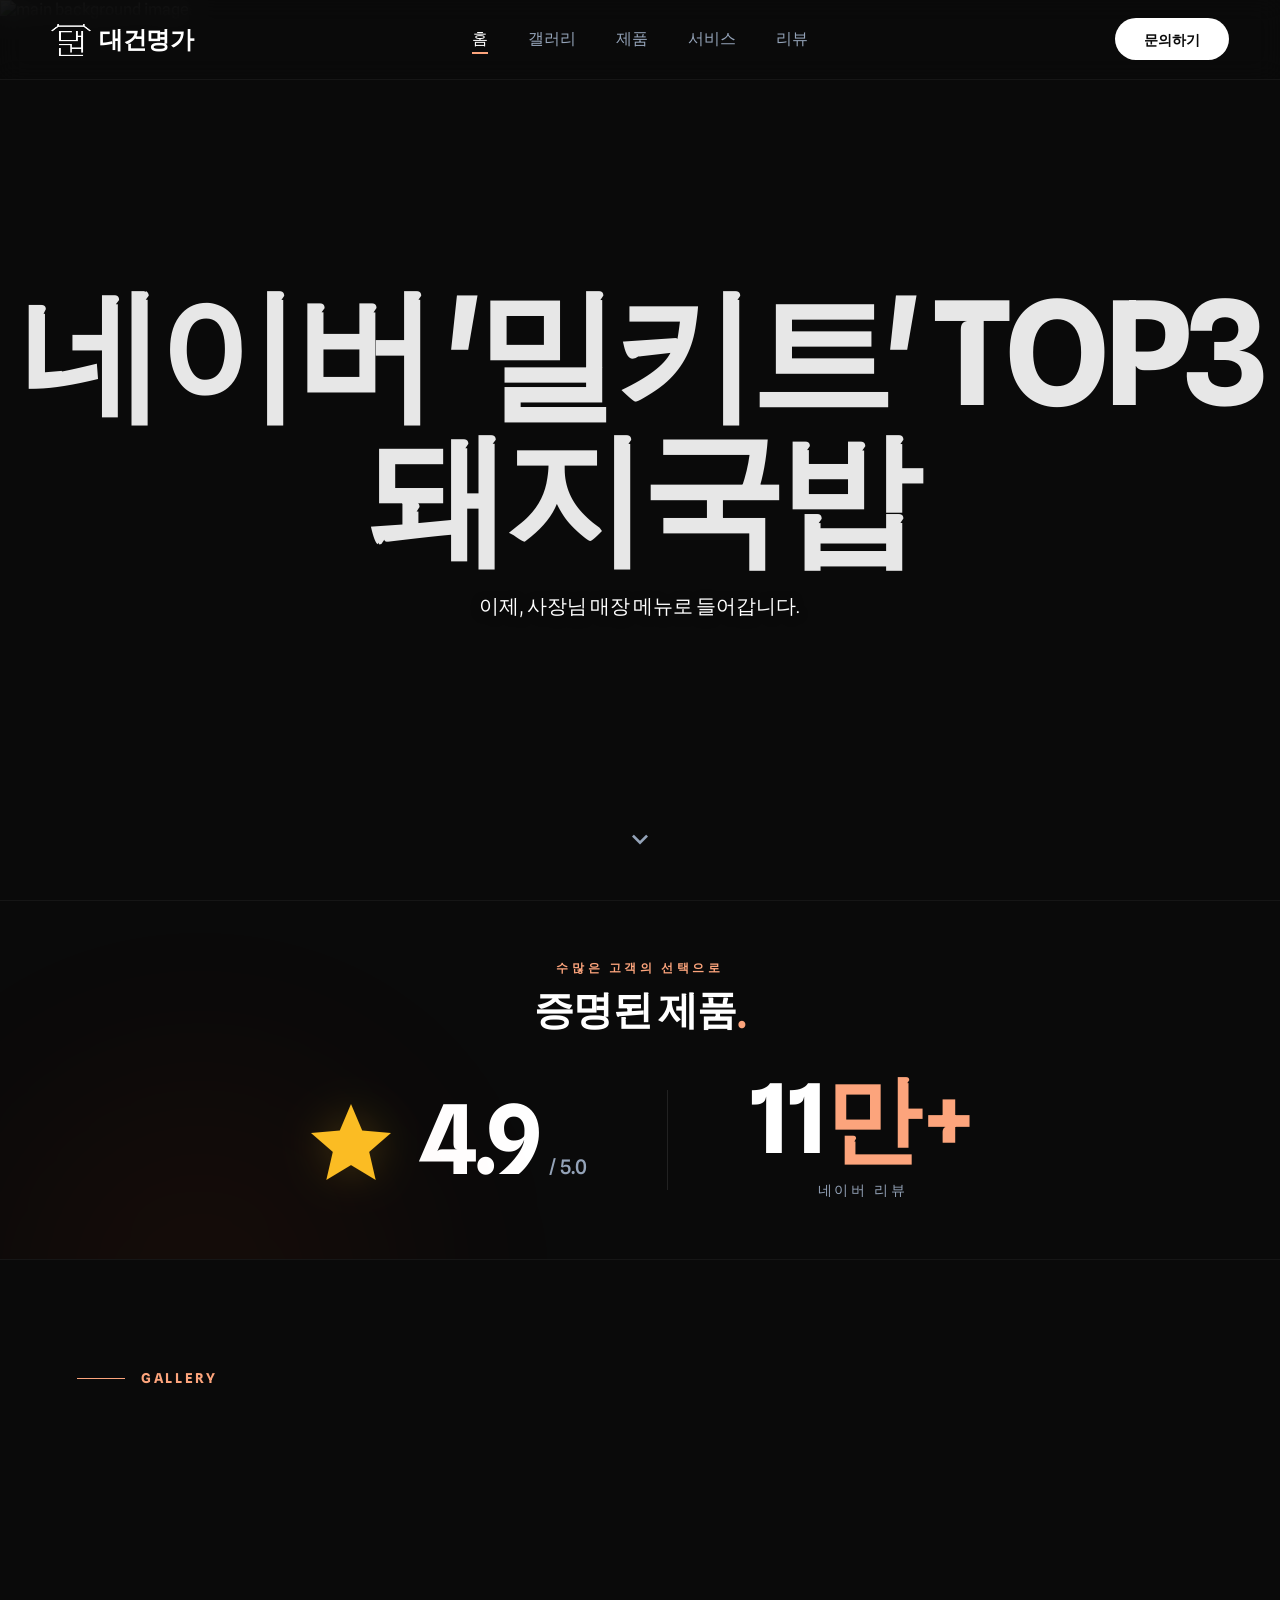
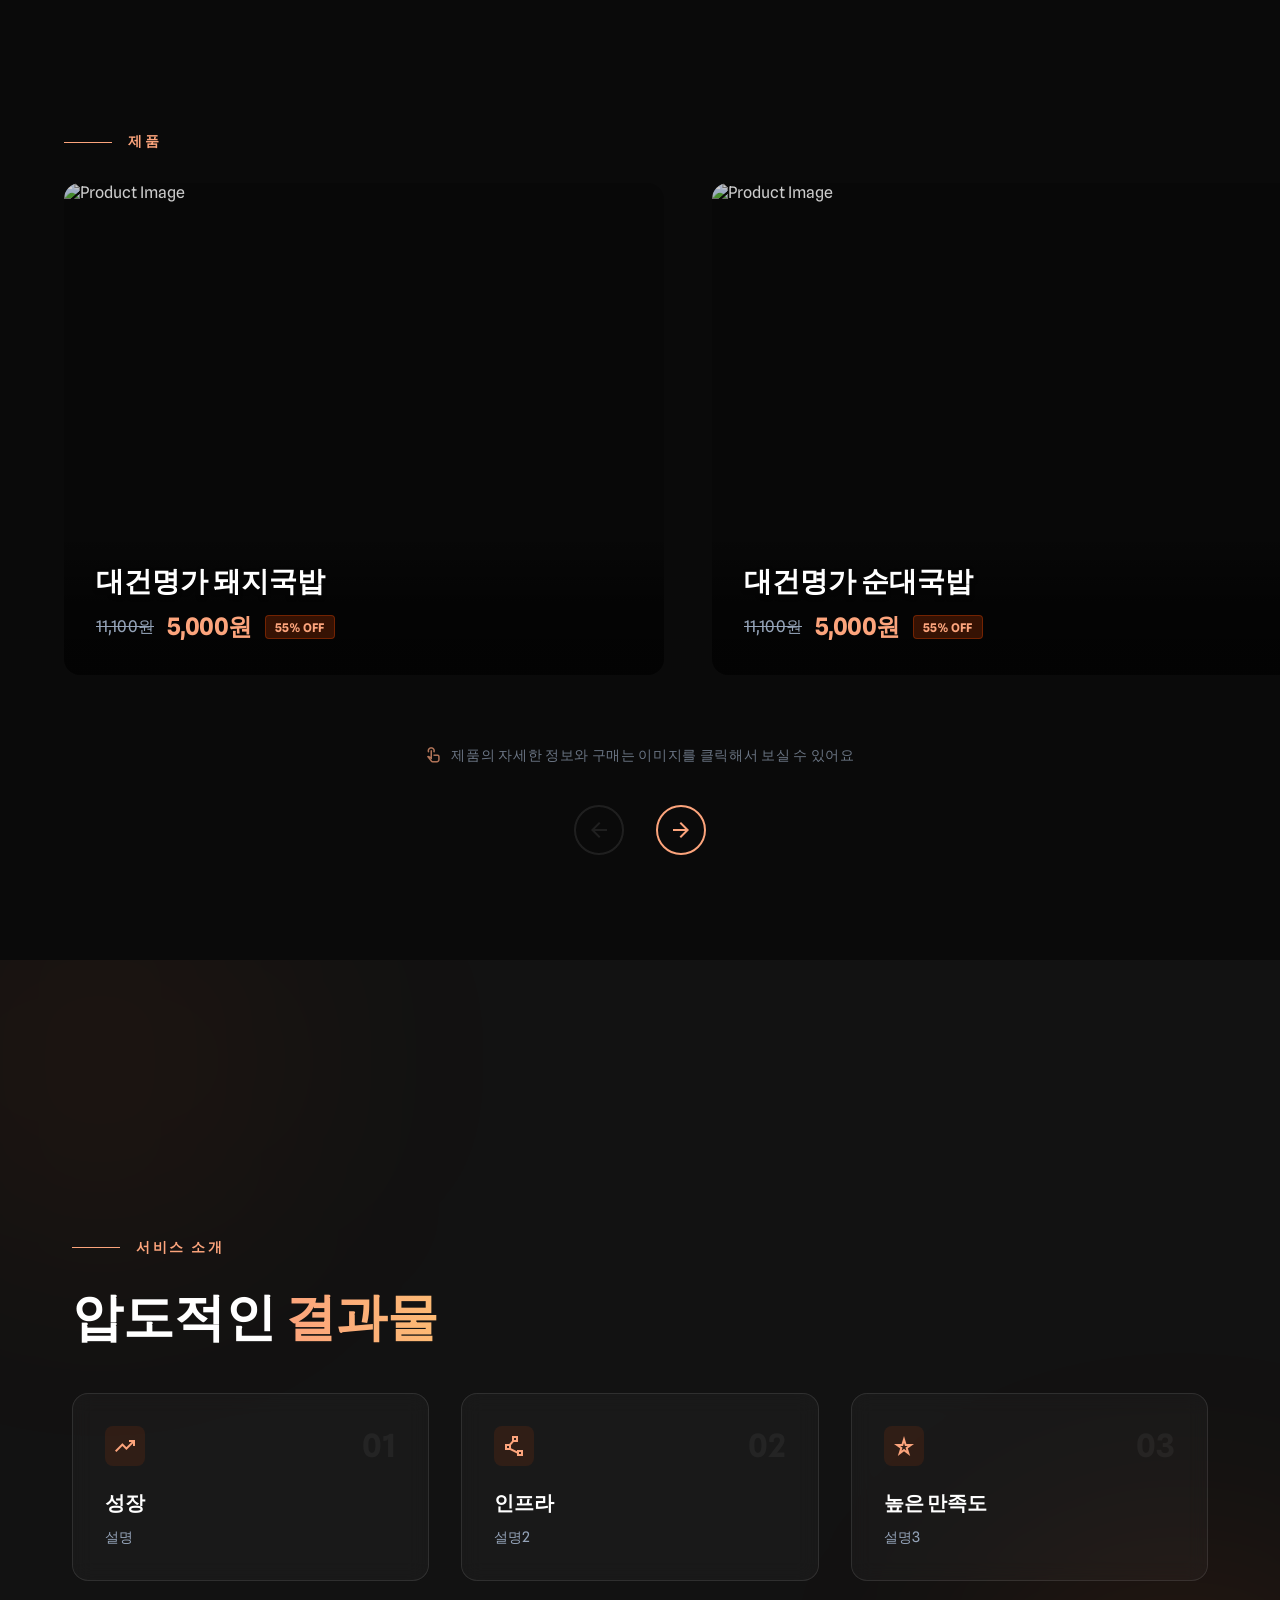
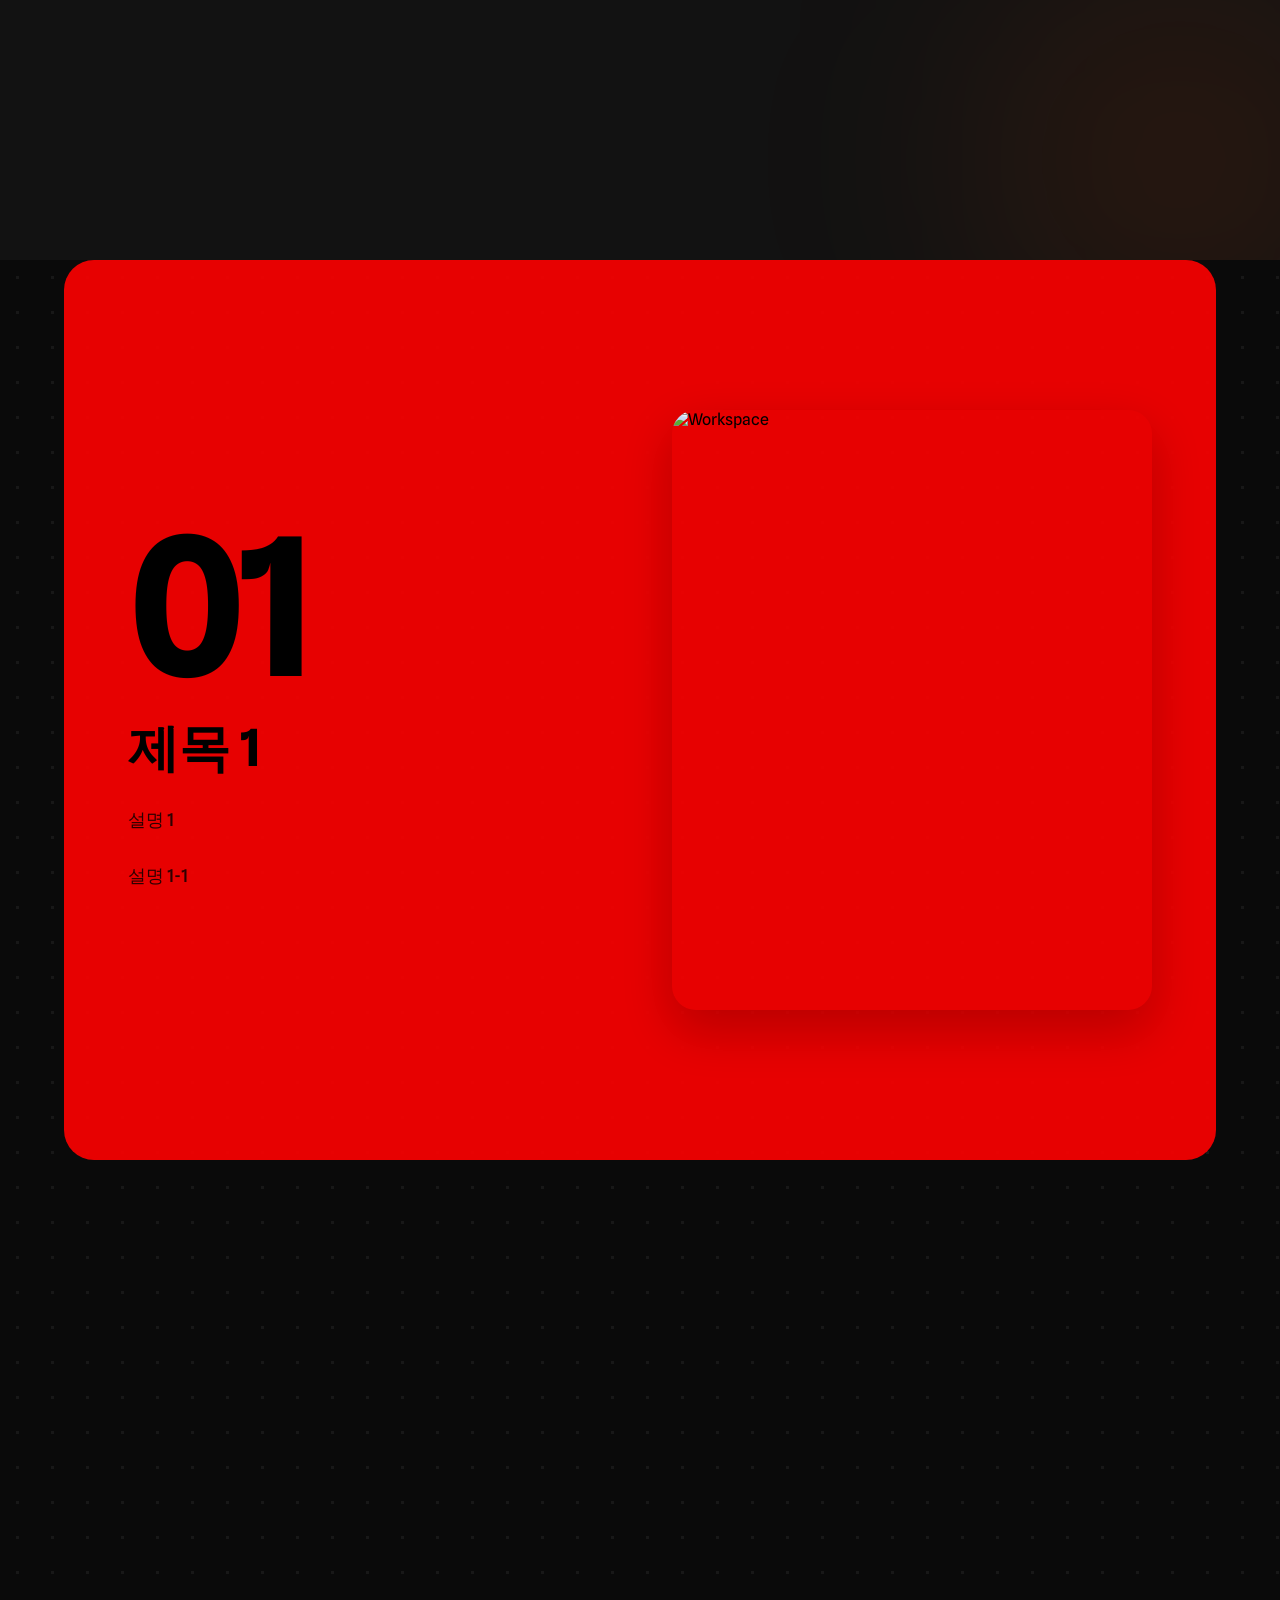
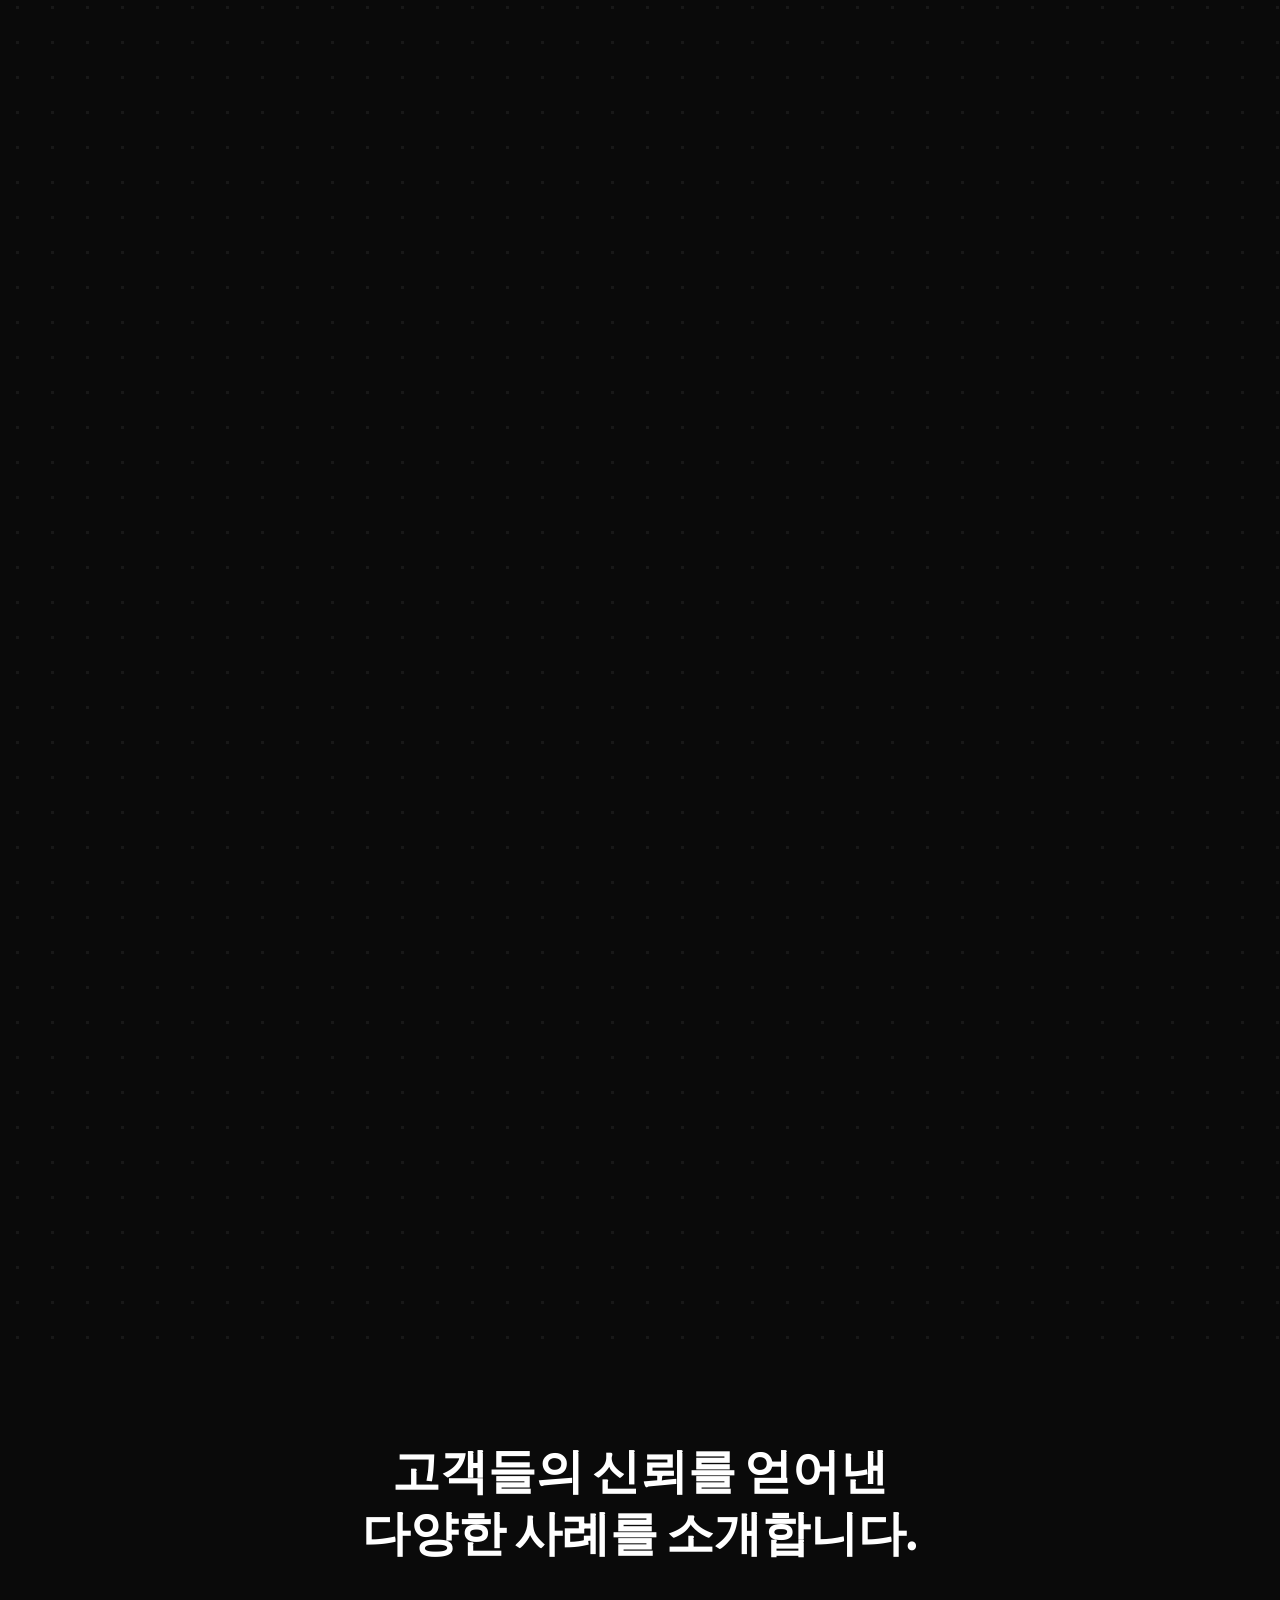
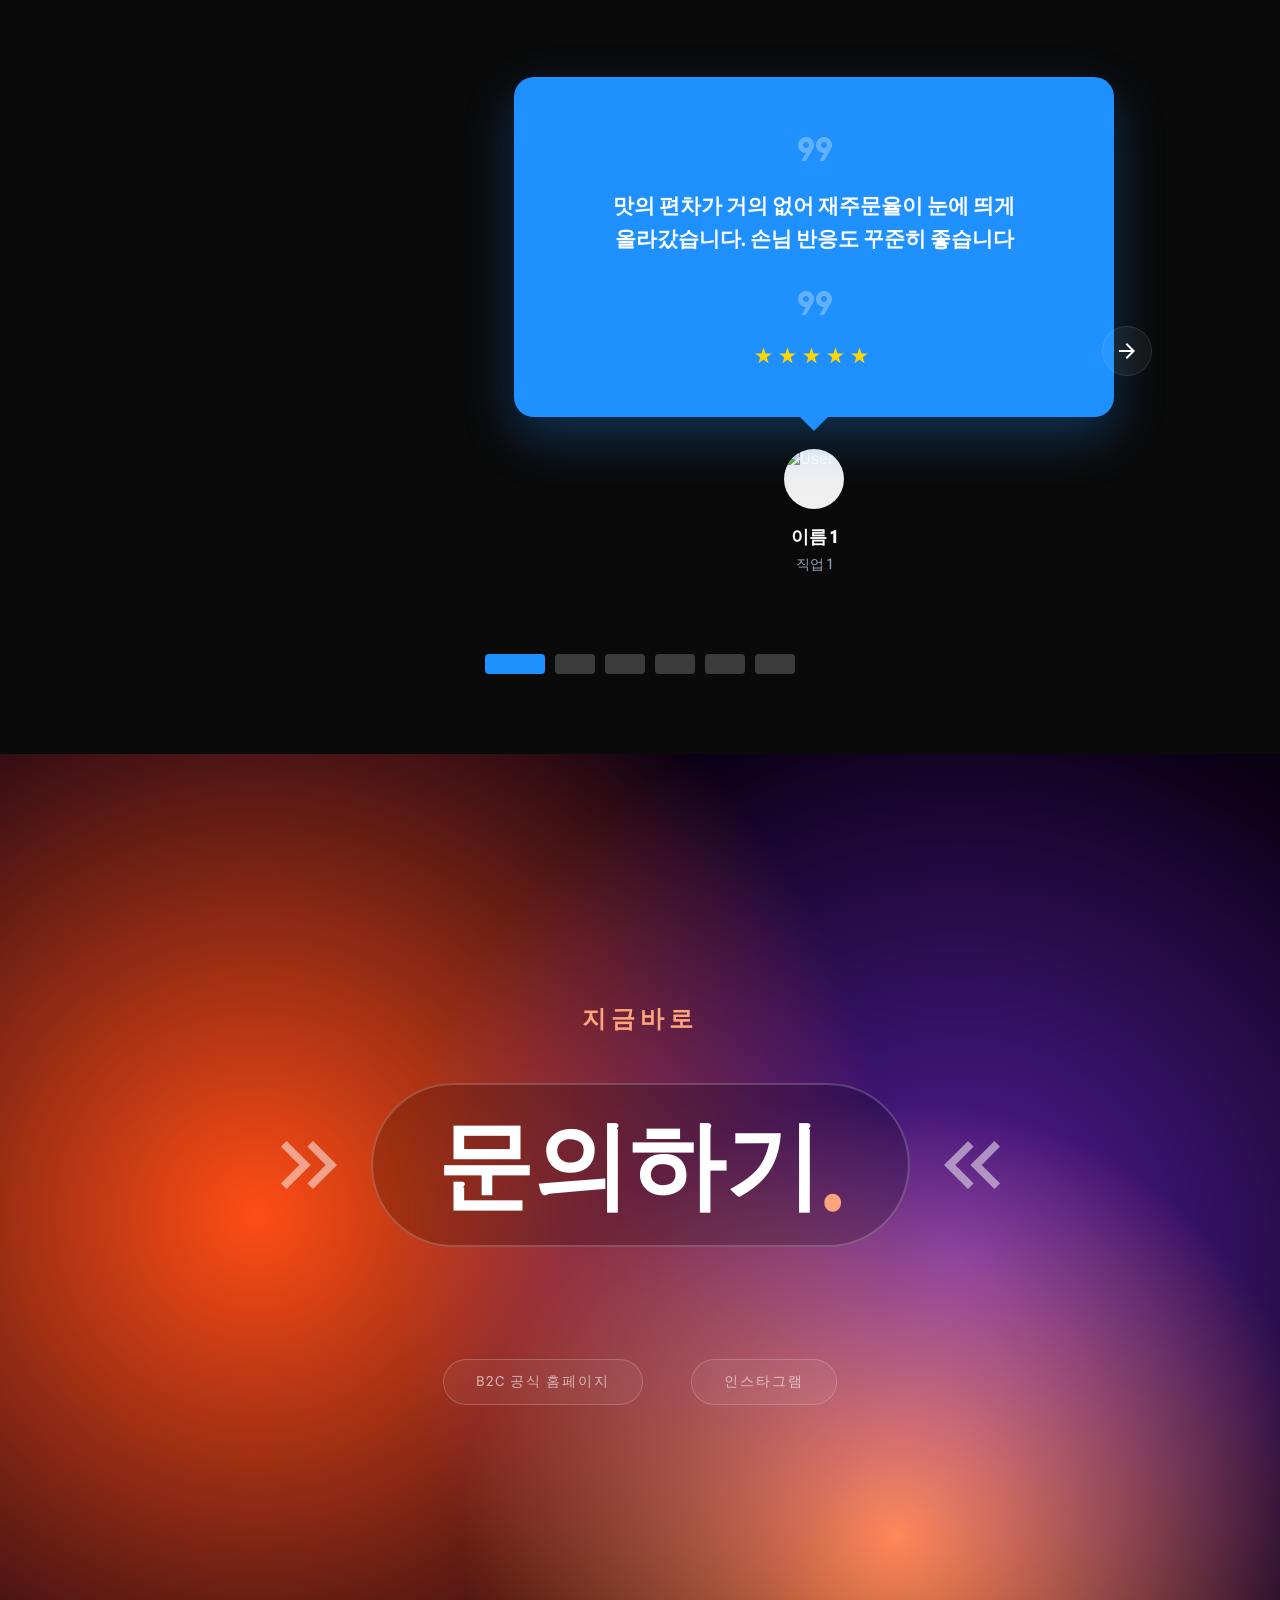
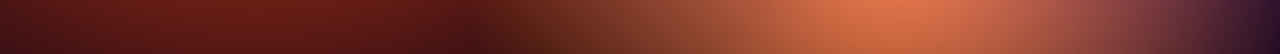
==== commit b5717070: "Major performance improvement" ====
--- a/index.html
+++ b/index.html
@@ -11,8 +11,6 @@
     <script src="script.js"></script>
 </head>
 <body>
-
-    <div class="grain-overlay"></div>
     <div class="custom-cursor"></div>
 
     <header class="navbar">
@@ -268,7 +266,7 @@
                             <p class="panel-desc">설명 1<br><br>설명 1-1</p>
                         </div>
                         <div class="image-box">
-                            <img src="https://images.unsplash.com/photo-1769670172608-f741dd969509?q=80&w=687&auto=format&fit=crop&ixlib=rb-4.1.0&ixid=M3wxMjA3fDB8MHxwaG90by1wYWdlfHx8fGVufDB8fHx8fA%3D%3D" alt="Workspace">
+                            <img src="https://images.unsplash.com/photo-1769670172608-f741dd969509?q=80&w=687&auto=format&fit=crop&ixlib=rb-4.1.0&ixid=M3wxMjA3fDB8MHxwaG90by1wYWdlfHx8fGVufDB8fHx8fA%3D%3D" alt="Workspace" loading="lazy">
                         </div>
                     </div>
                 </div>
@@ -281,7 +279,7 @@
                             <p class="panel-desc">설명 2<br><br>설명 2-1</p>
                         </div>
                         <div class="image-box">
-                            <img src="https://images.unsplash.com/photo-1551288049-bebda4e38f71?auto=format&fit=crop&q=80&w=800" alt="Design Tool">
+                            <img src="https://images.unsplash.com/photo-1551288049-bebda4e38f71?auto=format&fit=crop&q=80&w=800" alt="Design Tool" loading="lazy">
                         </div>
                     </div>
                 </div>
@@ -294,7 +292,7 @@
                             <p class="panel-desc">설명 3<br><br>설명 3-1</p>
                         </div>
                         <div class="image-box">
-                            <img src="https://images.unsplash.com/photo-1460925895917-afdab827c52f?auto=format&fit=crop&q=80&w=800" alt="Analytics">
+                            <img src="https://images.unsplash.com/photo-1460925895917-afdab827c52f?auto=format&fit=crop&q=80&w=800" alt="Analytics" loading="lazy">
                         </div>
                     </div>
                 </div>
@@ -326,7 +324,7 @@
                         <div class="bubble-tail"></div>
                     </div>
                     <div class="review-profile">
-                        <img src="https://cdn-icons-png.flaticon.com/512/4140/4140048.png" alt="User">
+                        <img src="https://cdn-icons-png.flaticon.com/512/4140/4140048.png" alt="User" loading="lazy">
                         <div class="profile-info">
                             <h5>이름 1</h5>
                             <span>직업 1</span>
@@ -343,7 +341,7 @@
                         <div class="bubble-tail"></div>
                     </div>
                     <div class="review-profile">
-                        <img src="https://cdn-icons-png.flaticon.com/512/4140/4140047.png" alt="User">
+                        <img src="https://cdn-icons-png.flaticon.com/512/4140/4140047.png" alt="User" loading="lazy">
                         <div class="profile-info">
                             <h5>이름 2</h5>
                             <span>직업 2</span>
@@ -360,7 +358,7 @@
                         <div class="bubble-tail"></div>
                     </div>
                     <div class="review-profile">
-                        <img src="https://cdn-icons-png.flaticon.com/512/4140/4140037.png" alt="User">
+                        <img src="https://cdn-icons-png.flaticon.com/512/4140/4140037.png" alt="User" loading="lazy">
                         <div class="profile-info">
                             <h5>이름 3</h5>
                             <span>직업 3</span>
@@ -377,7 +375,7 @@
                         <div class="bubble-tail"></div>
                     </div>
                     <div class="review-profile">
-                        <img src="https://cdn-icons-png.flaticon.com/512/4140/4140051.png" alt="User">
+                        <img src="https://cdn-icons-png.flaticon.com/512/4140/4140051.png" alt="User" loading="lazy">
                         <div class="profile-info">
                             <h5>이름 4</h5>
                             <span>직업 4</span>
@@ -394,7 +392,7 @@
                         <div class="bubble-tail"></div>
                     </div>
                     <div class="review-profile">
-                        <img src="https://cdn-icons-png.flaticon.com/512/4140/4140040.png" alt="User">
+                        <img src="https://cdn-icons-png.flaticon.com/512/4140/4140040.png" alt="User" loading="lazy">
                         <div class="profile-info">
                             <h5>이름 5</h5>
                             <span>직업 5</span>
@@ -411,7 +409,7 @@
                         <div class="bubble-tail"></div>
                     </div>
                     <div class="review-profile">
-                        <img src="https://cdn-icons-png.flaticon.com/512/4140/4140039.png" alt="User">
+                        <img src="https://cdn-icons-png.flaticon.com/512/4140/4140039.png" alt="User" loading="lazy">
                         <div class="profile-info">
                             <h5>이름 6</h5>
                             <span>직업 6</span>
--- a/testing.css
+++ b/testing.css
@@ -38,18 +38,6 @@
 }
 
 /* --- 유틸리티 & 효과 --- */
-
-.grain-overlay {
-    position: fixed;
-    top: 0;
-    left: 0;
-    width: 100%;
-    height: 100%;
-    pointer-events: none;
-    z-index: 9000;
-    opacity: 0.02;
-    background-image: url("data:image/svg+xml,%3Csvg viewBox='0 0 400 400' xmlns='http://www.w3.org/2000/svg'%3E%3Cfilter id='noiseFilter'%3E%3CfeTurbulence type='fractalNoise' baseFrequency='0.9' numOctaves='3' stitchTiles='stitch'/%3E%3C/filter%3E%3Crect width='100%25' height='100%25' filter='url(%23noiseFilter)'/%3E%3C/svg%3E");
-}
 
 .custom-cursor {
     width: 40px;
@@ -392,9 +380,13 @@
 
 /* 모바일 설정 */
 @media (max-width: 768px) {
+    .stats-banner {
+        height: auto;
+        padding: 4rem 0;
+    }
+
     .stats-content-col {
         gap: 2rem;
-        padding: 4rem 1.5rem; 
     }
     
     .stats-container {
@@ -862,6 +854,13 @@
     line-height: 1.6;
 }
 
+@media (max-width: 900px) {
+    #services {
+        padding: 3.5rem 0;
+        height: auto;
+    }
+}
+
 /* 서비스 2 섹션 */
 
 #horizontal-features {
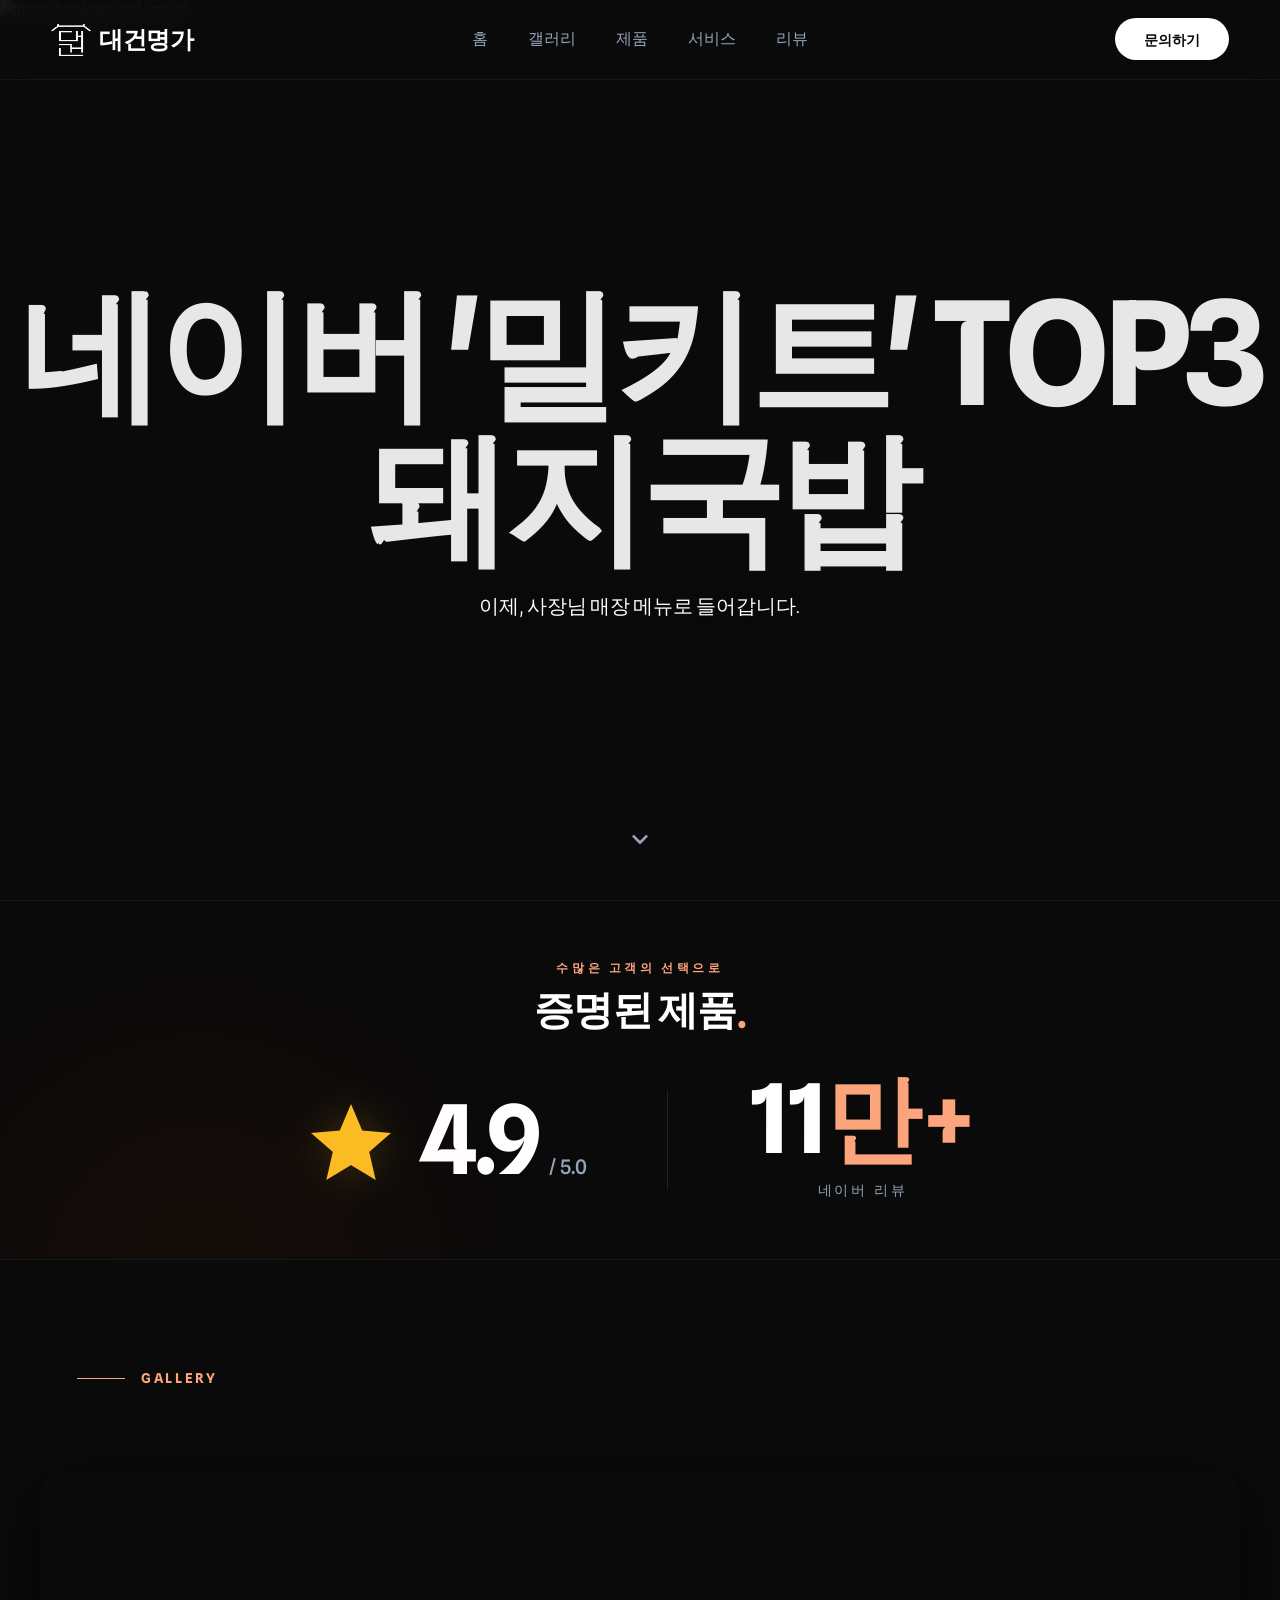
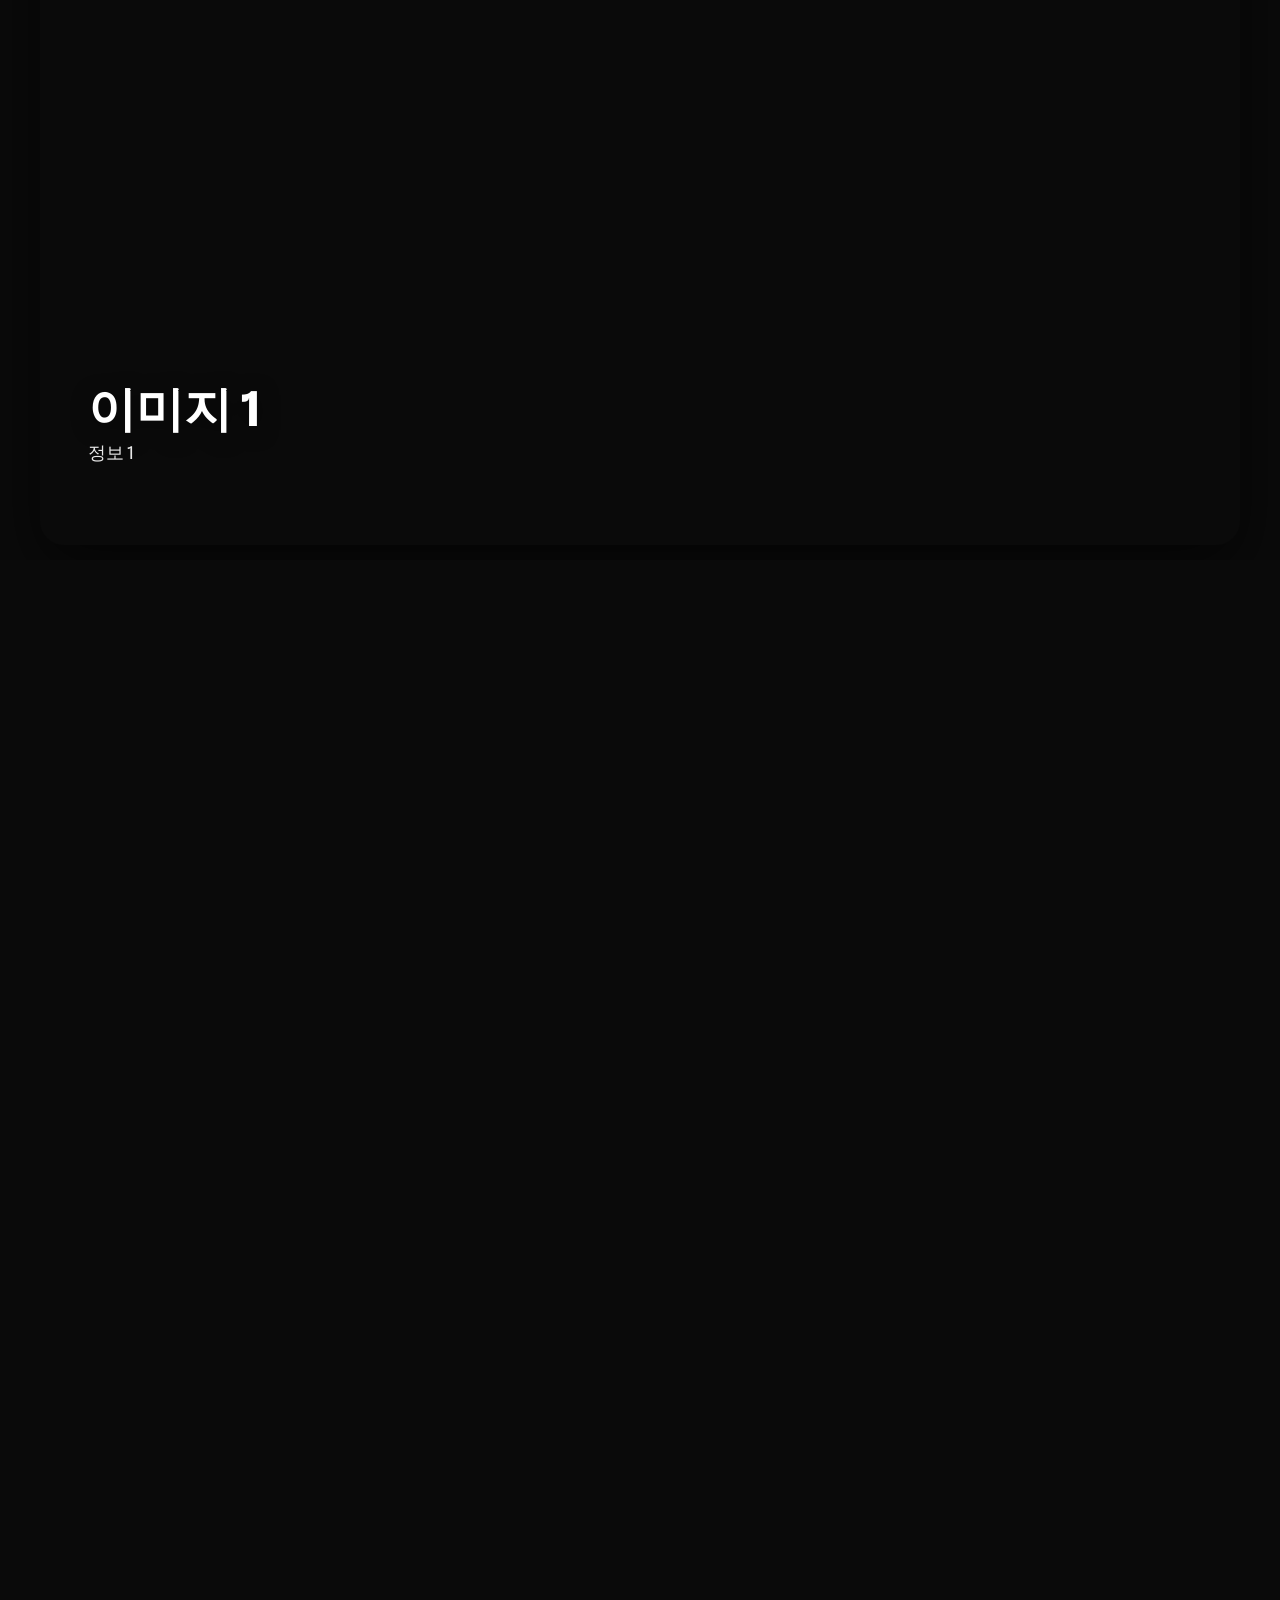
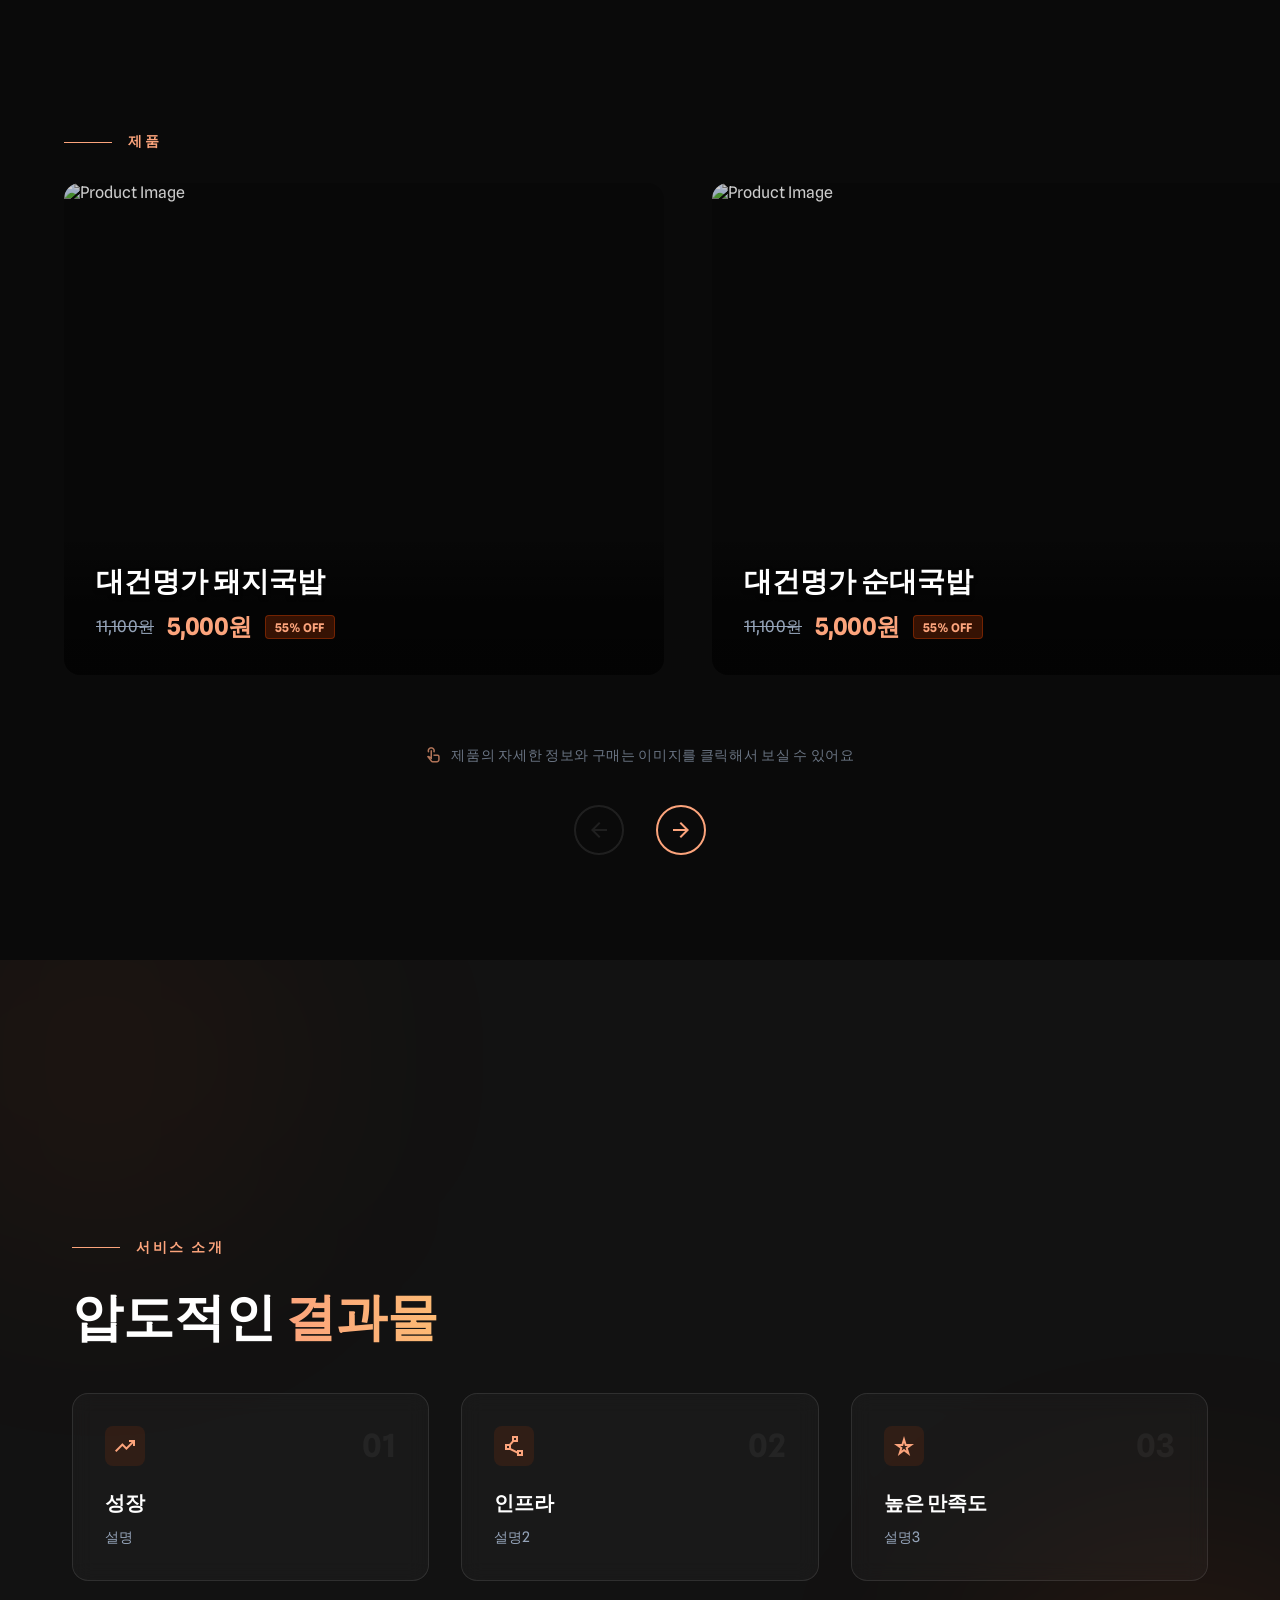
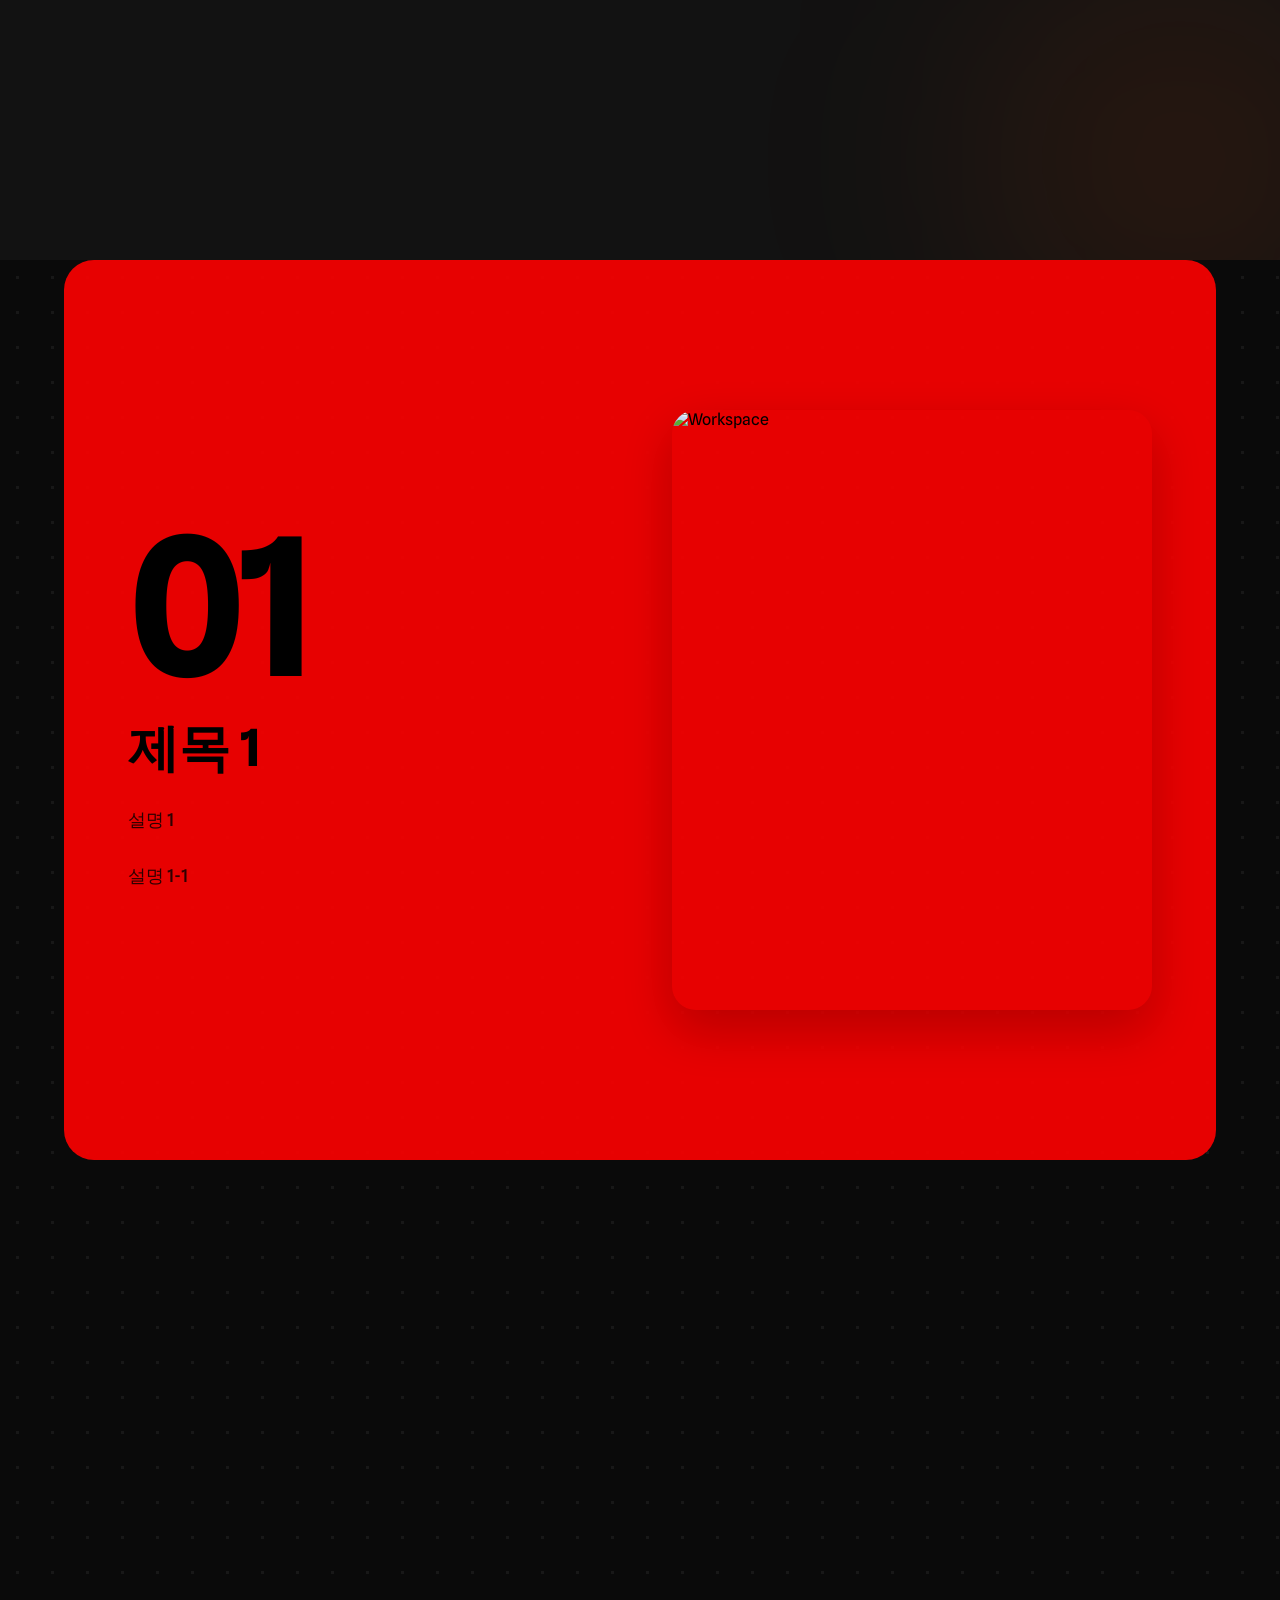
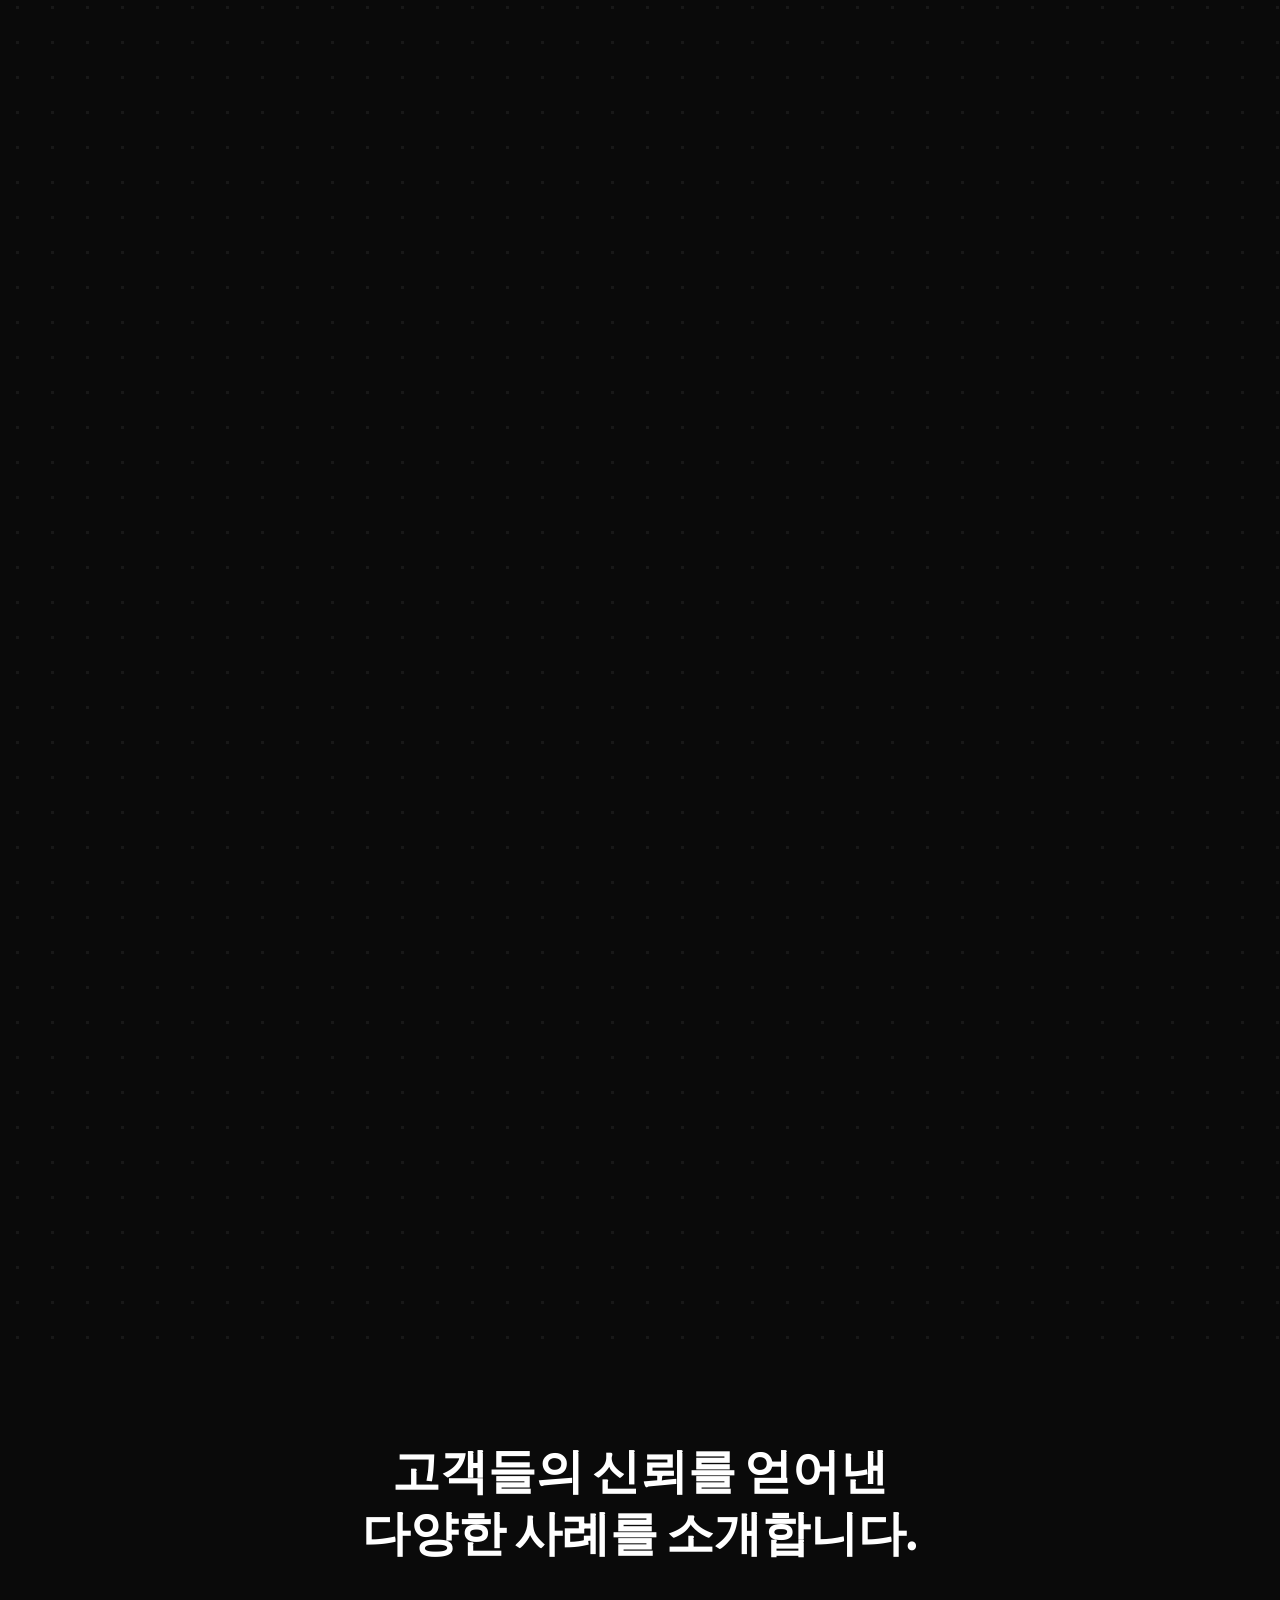
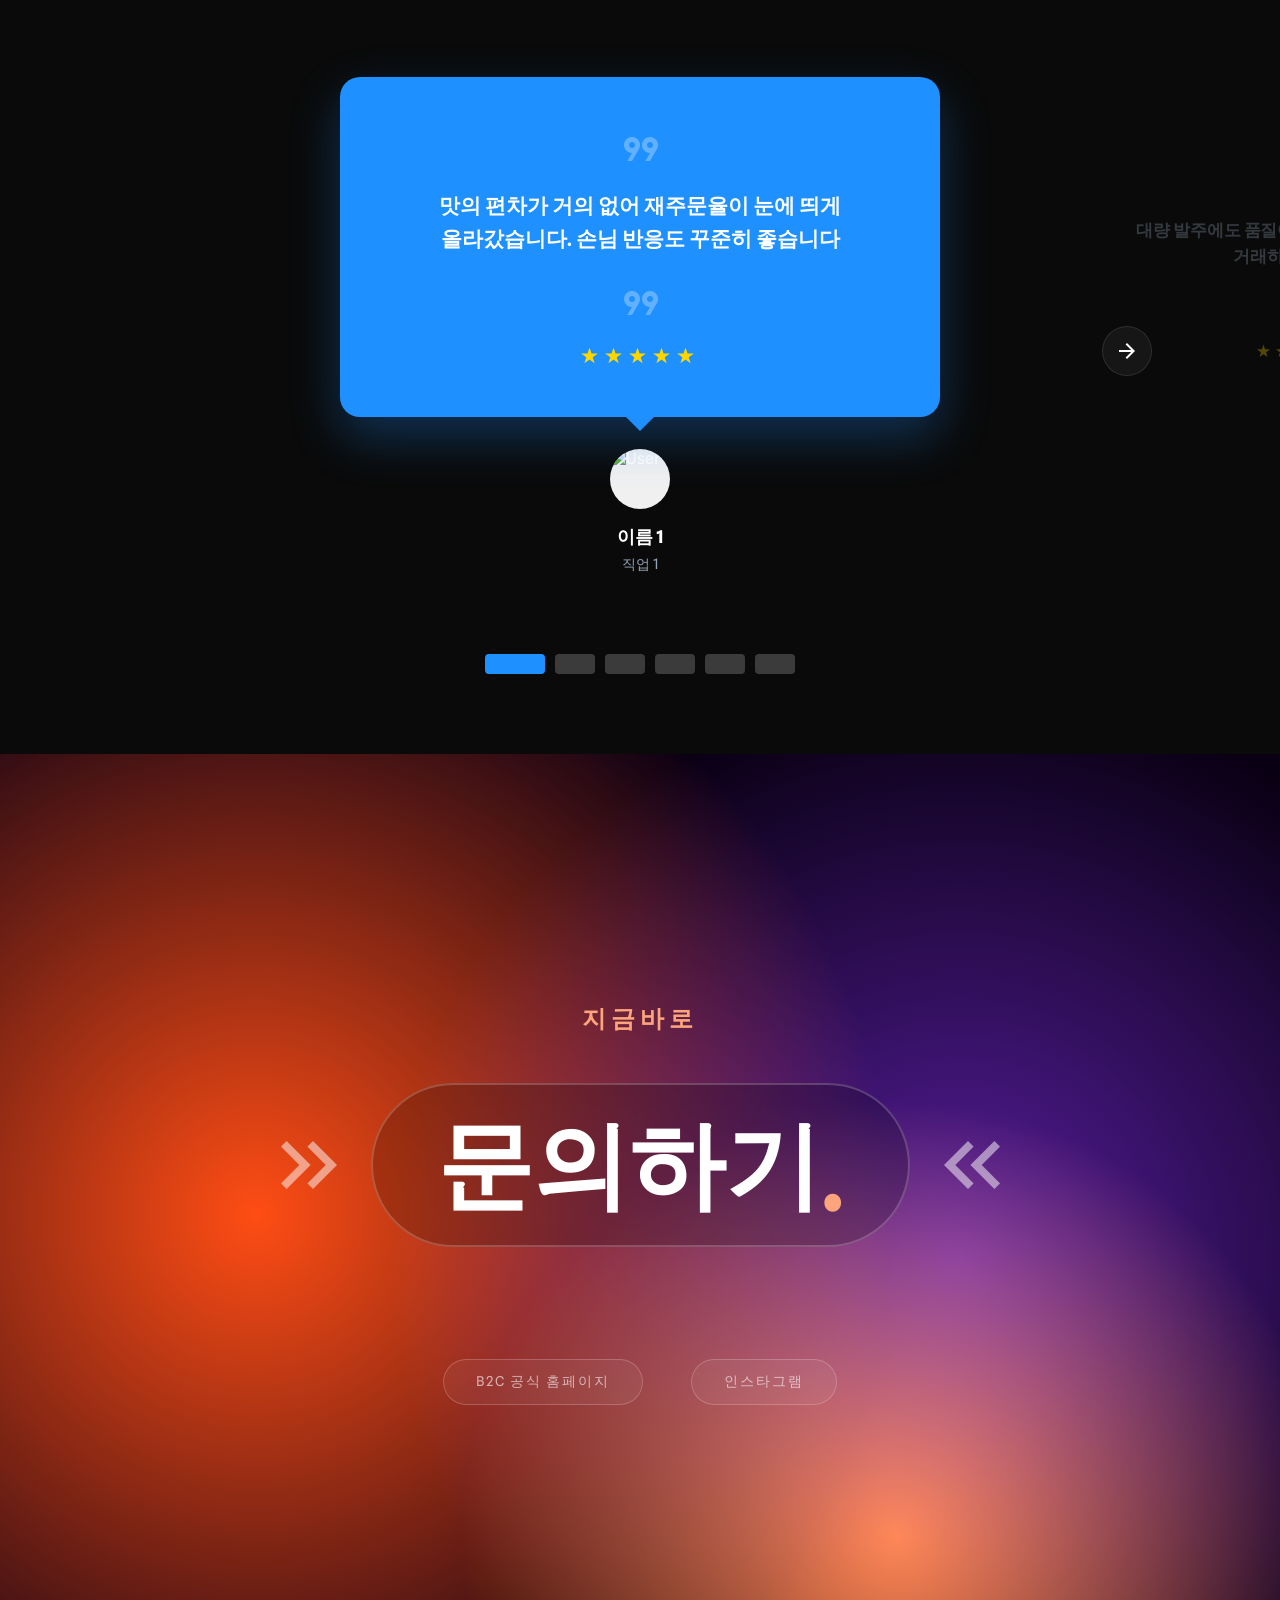
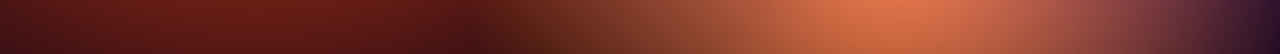
==== commit 7e366293: "Fix indicator in service 2 section" ====
--- a/index.html
+++ b/index.html
@@ -424,12 +424,12 @@
             </div>
             
             <div class="review-indicators">
-                <div class="indicator active" data-index="0"></div>
-                <div class="indicator" data-index="1"></div>
-                <div class="indicator" data-index="2"></div>
-                <div class="indicator" data-index="3"></div>
-                <div class="indicator" data-index="4"></div>
-                <div class="indicator" data-index="5"></div>
+                <div class="indicator active interactive" data-index="0"></div>
+                <div class="indicator interactive" data-index="1"></div>
+                <div class="indicator interactive" data-index="2"></div>
+                <div class="indicator interactive" data-index="3"></div>
+                <div class="indicator interactive" data-index="4"></div>
+                <div class="indicator interactive" data-index="5"></div>
             </div>
         </div>
     </section>
--- a/testing.css
+++ b/testing.css
@@ -12,7 +12,6 @@
     box-sizing: border-box;
     margin: 0;
     padding: 0;
-    cursor: none; /* 커서 숨김 */
 }
 
 html {
@@ -40,6 +39,7 @@
 /* --- 유틸리티 & 효과 --- */
 
 .custom-cursor {
+    display: none;
     width: 40px;
     height: 40px;
     border: 2px solid var(--primary);
@@ -52,6 +52,16 @@
     opacity: 0;
 }
 
+@media (hover: hover) {
+    * {
+        cursor: none;
+    }
+    .custom-cursor { 
+        display: block; 
+        opacity: 0; 
+    }
+}
+
 .material-symbols-outlined {
     font-variation-settings: 'FILL' 0, 'wght' 400, 'GRAD' 0, 'opsz' 24;
 }
@@ -414,12 +424,14 @@
 }
 
 .gallery-sticky-wrapper {
+    position: -webkit-sticky;
     position: sticky;
     top: 0;
     width: 100%;
     height: 100vh;
     overflow: hidden;
     perspective: 1000px;
+    -webkit-perspective: 1000px;
 }
 
 #gallery .section-header {
@@ -591,6 +603,11 @@
     overflow-x: auto;
     align-items: center;
     padding-bottom: 3rem;
+    -webkit-overflow-scrolling: touch;
+}
+
+.work-carousel::-webkit-scrollbar {
+    display: none; 
 }
 
 .project-card {
@@ -1402,7 +1419,6 @@
 @media (min-width: 768px) {
     .project-card { width: 600px; }
     .services-grid { grid-template-columns: repeat(3, 1fr); }
-    .custom-cursor { display: block; }
 }
 
 @media (max-width: 768px) {
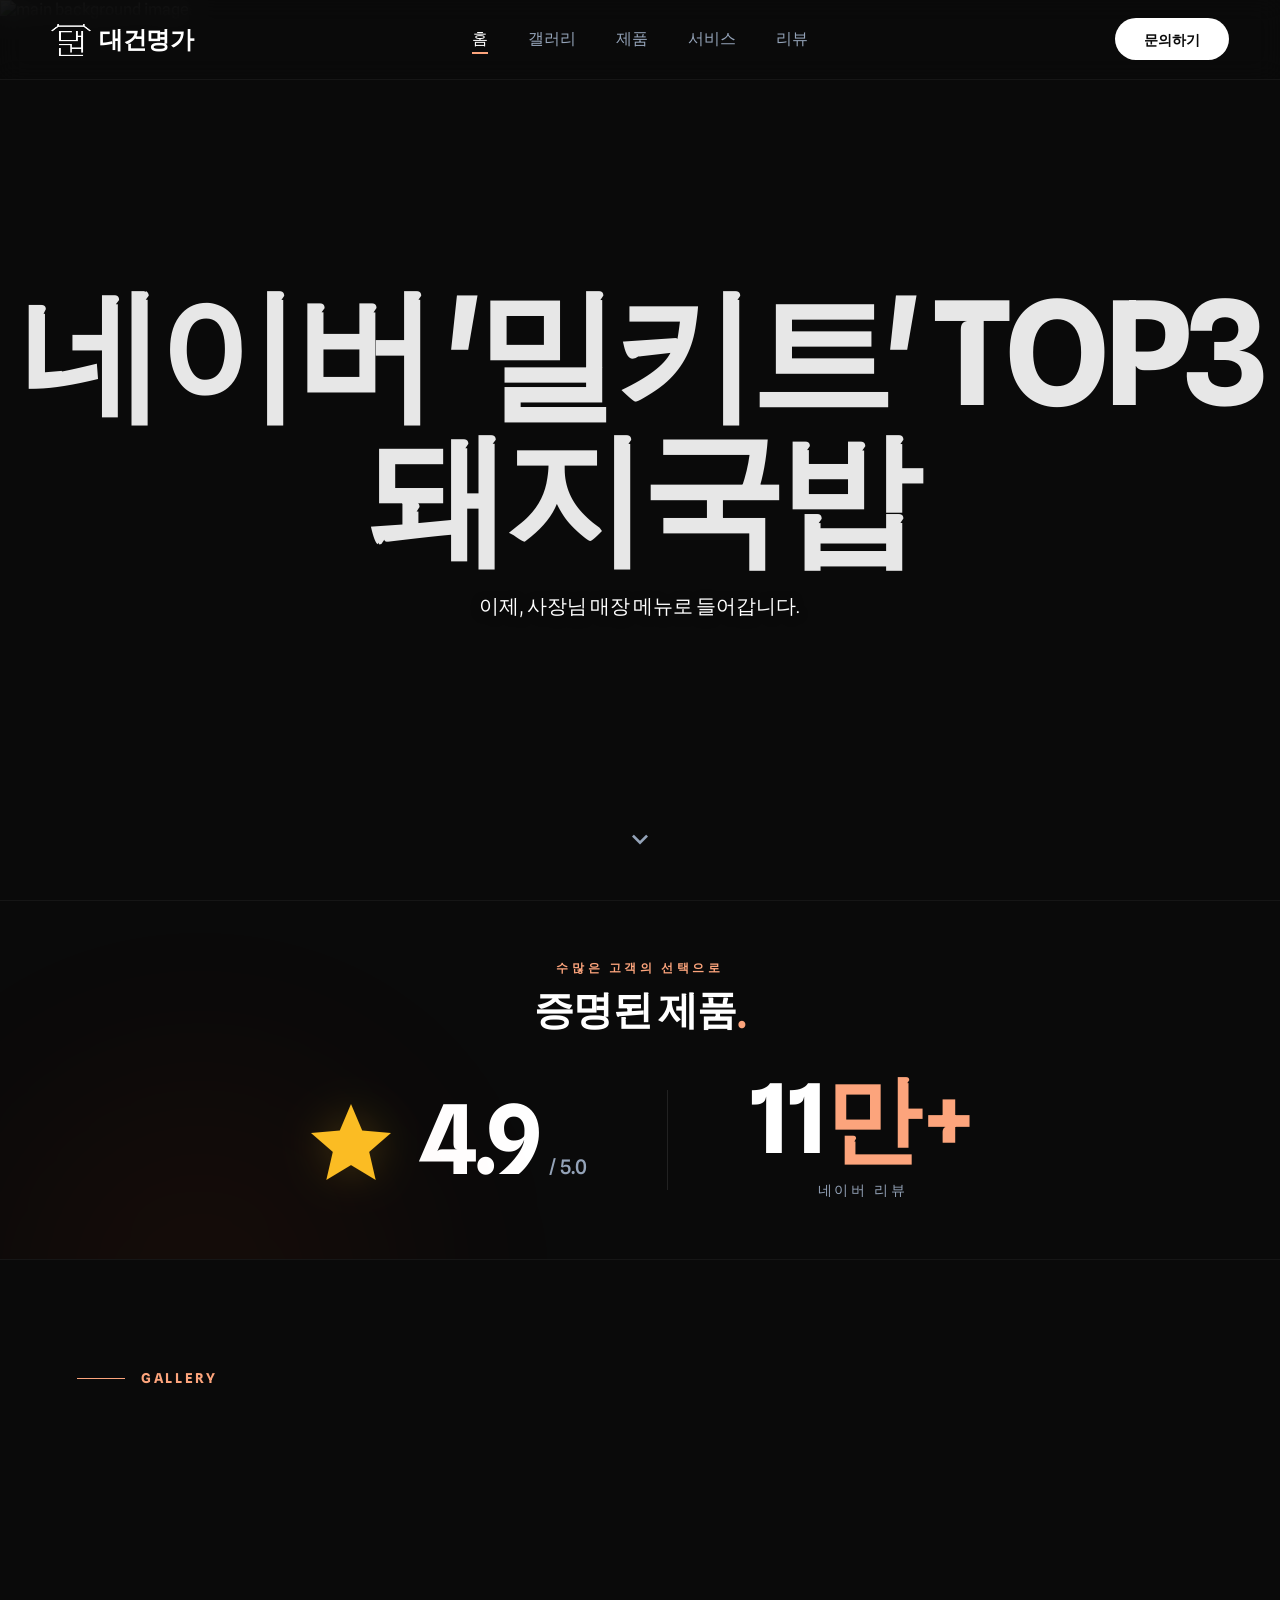
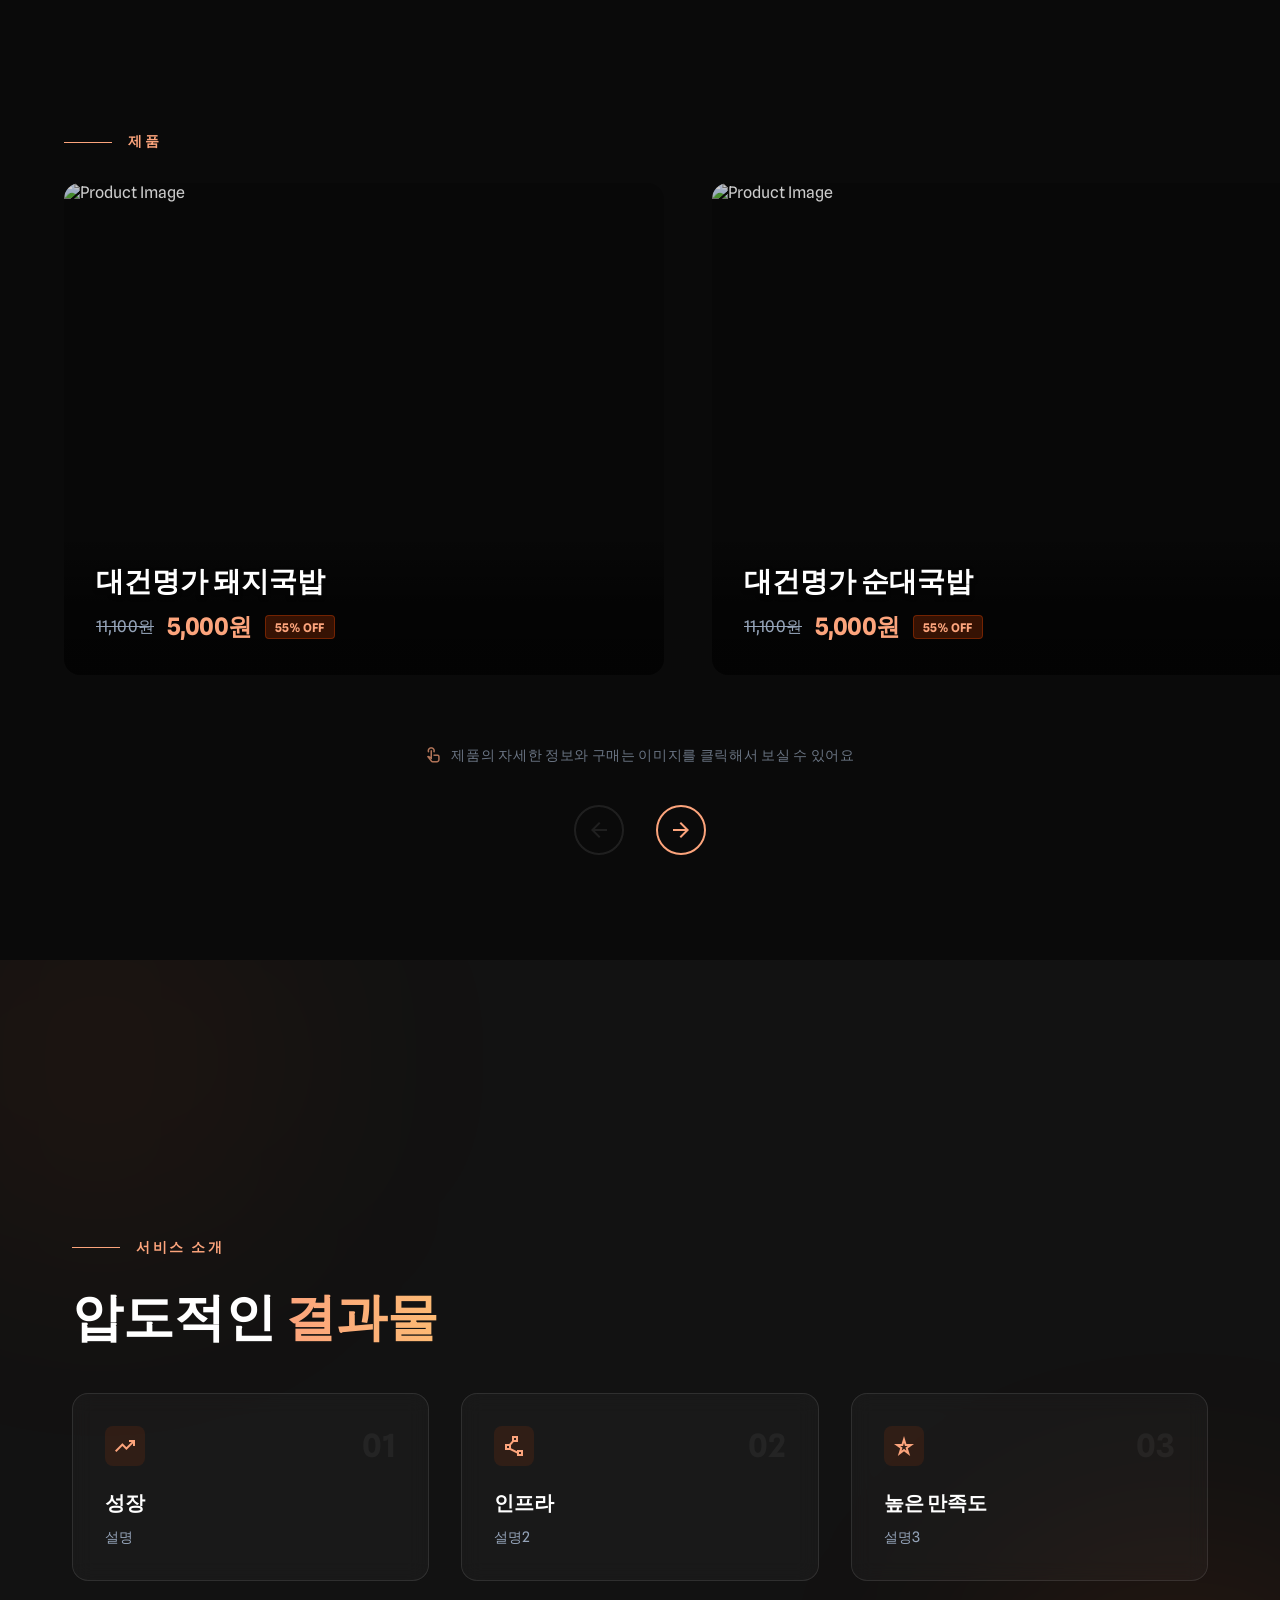
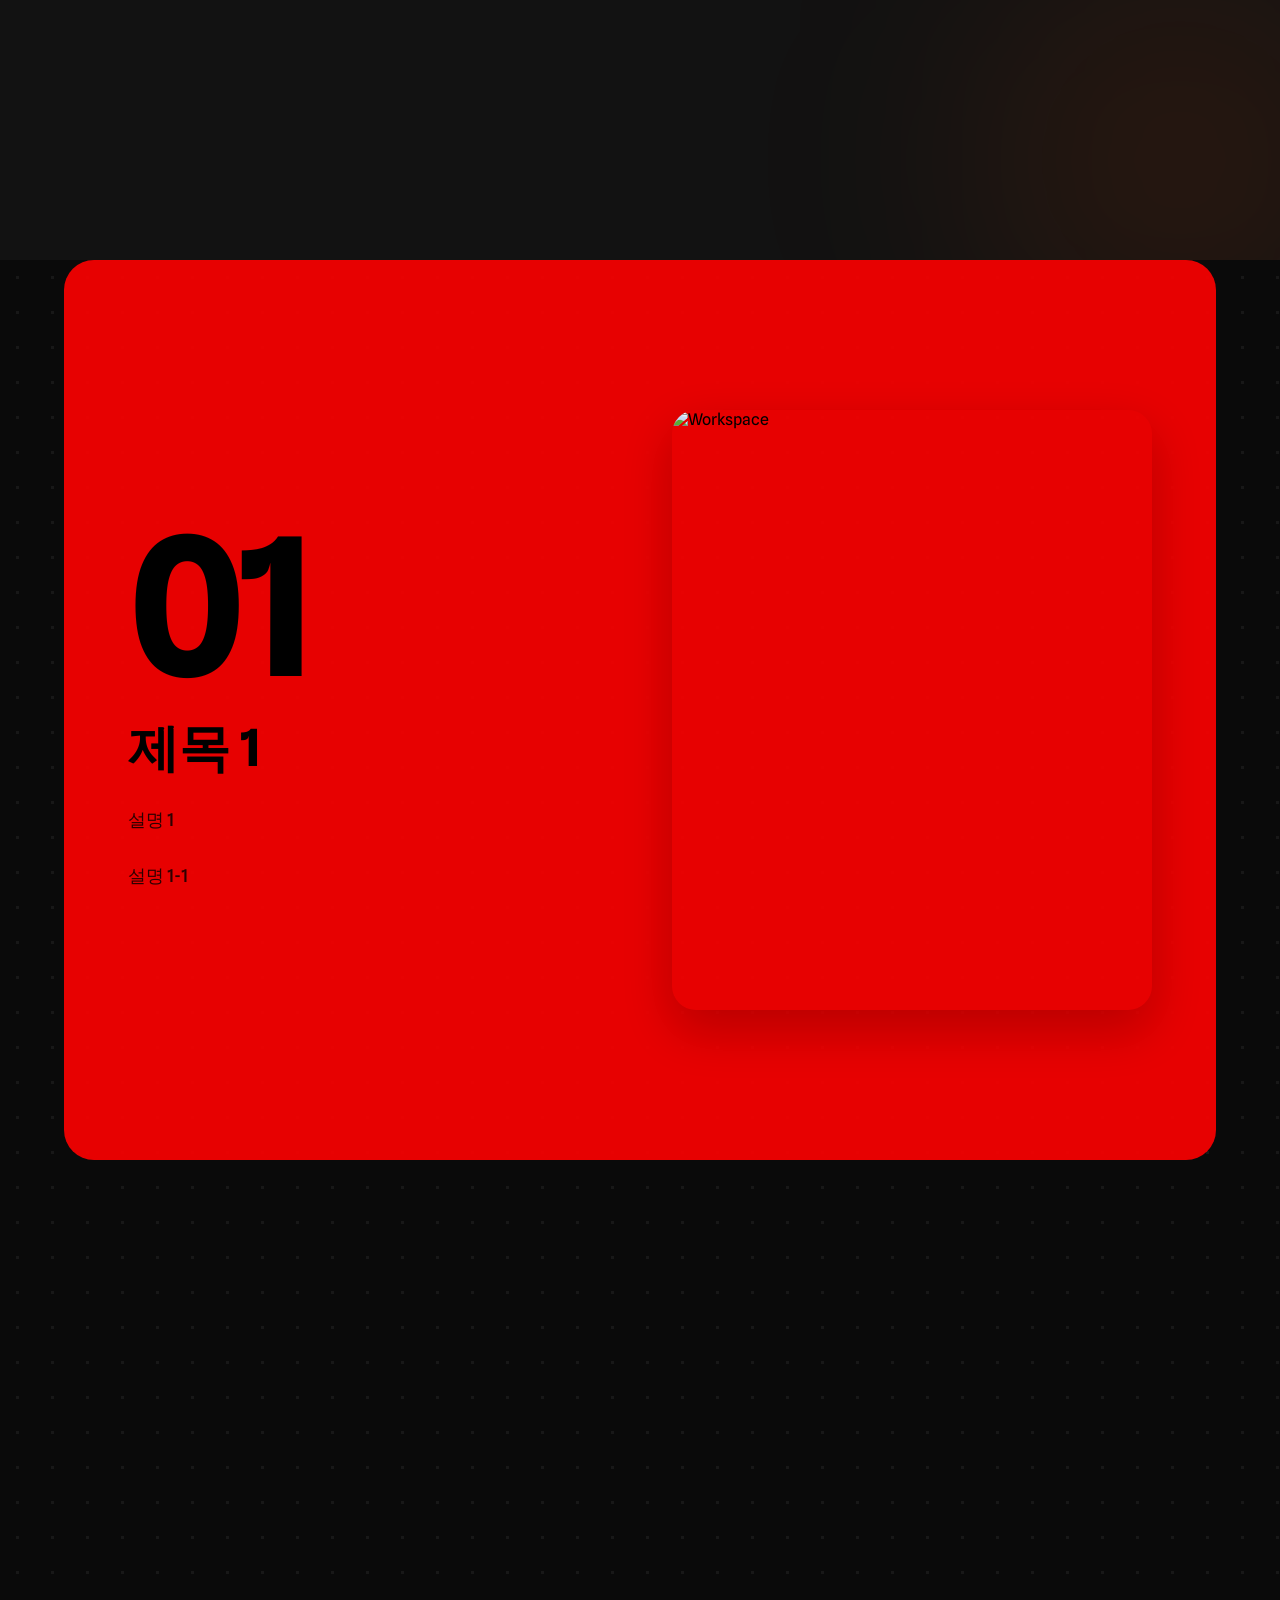
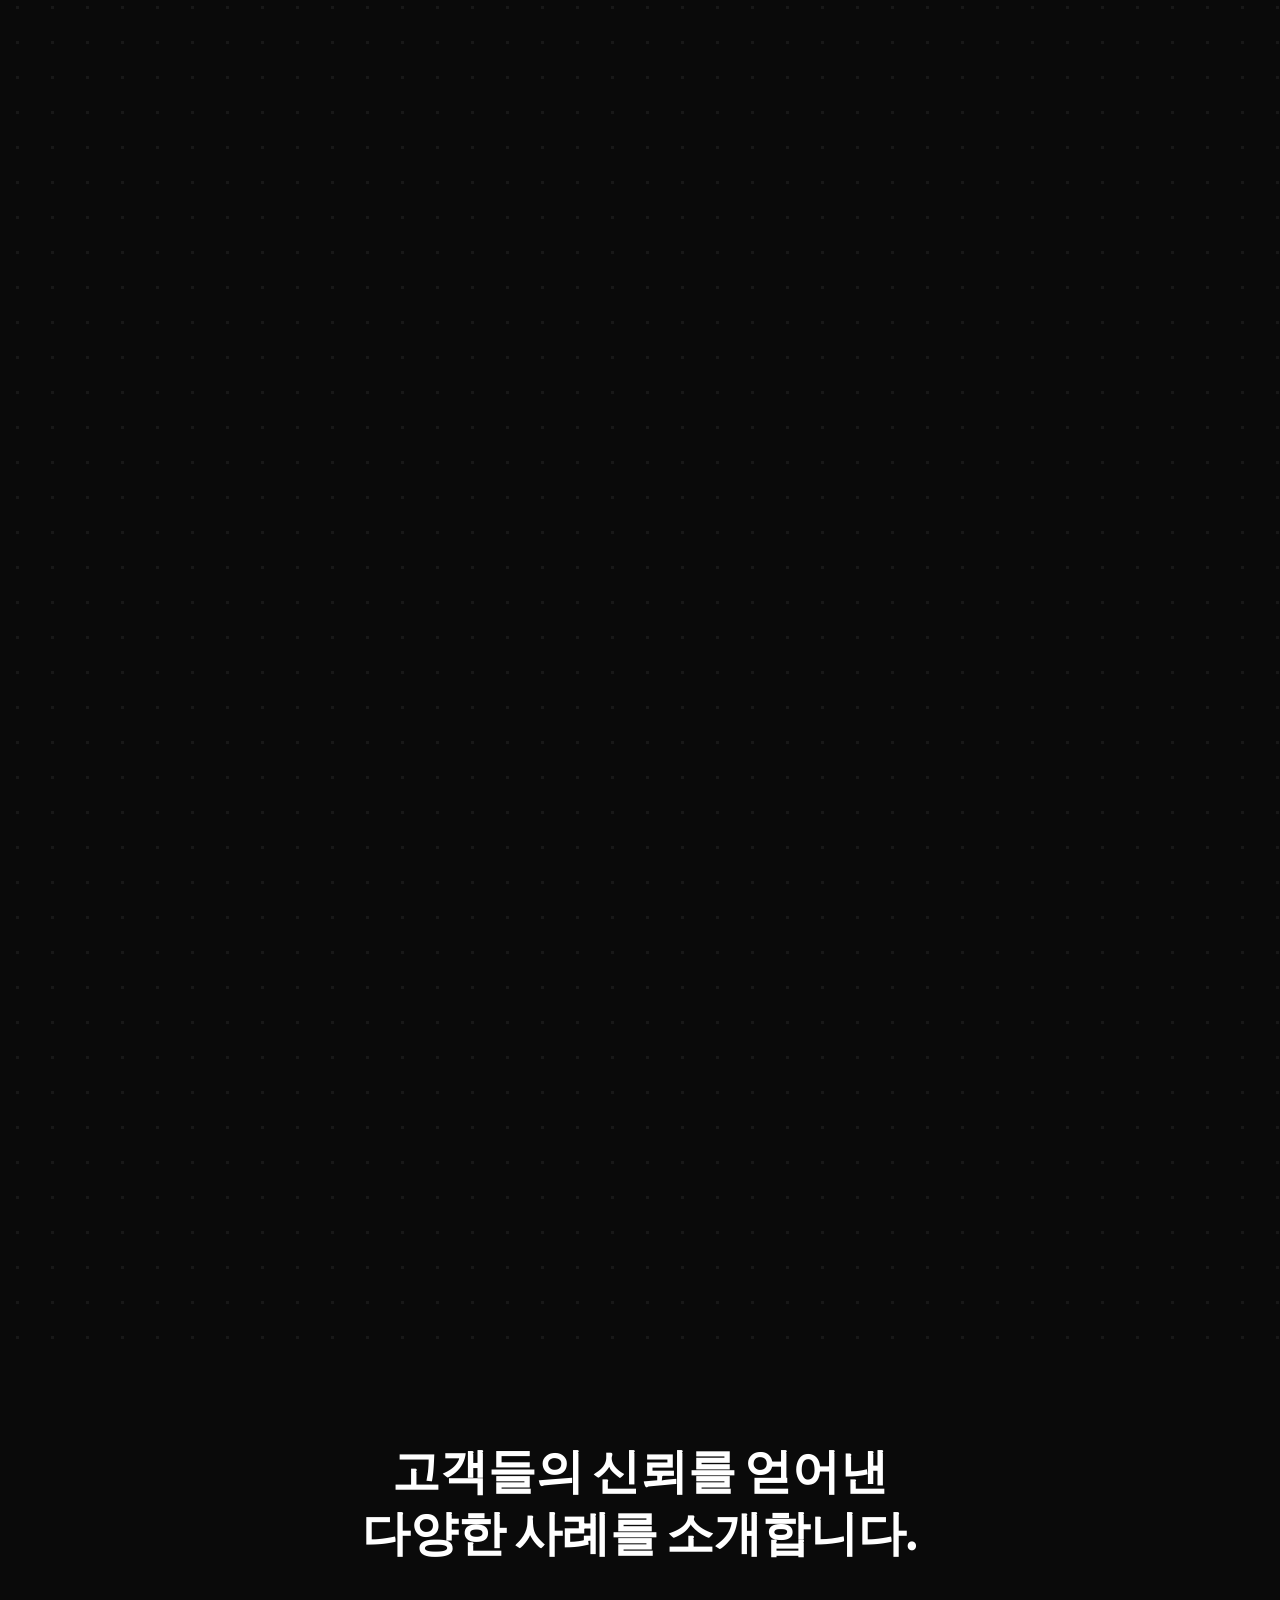
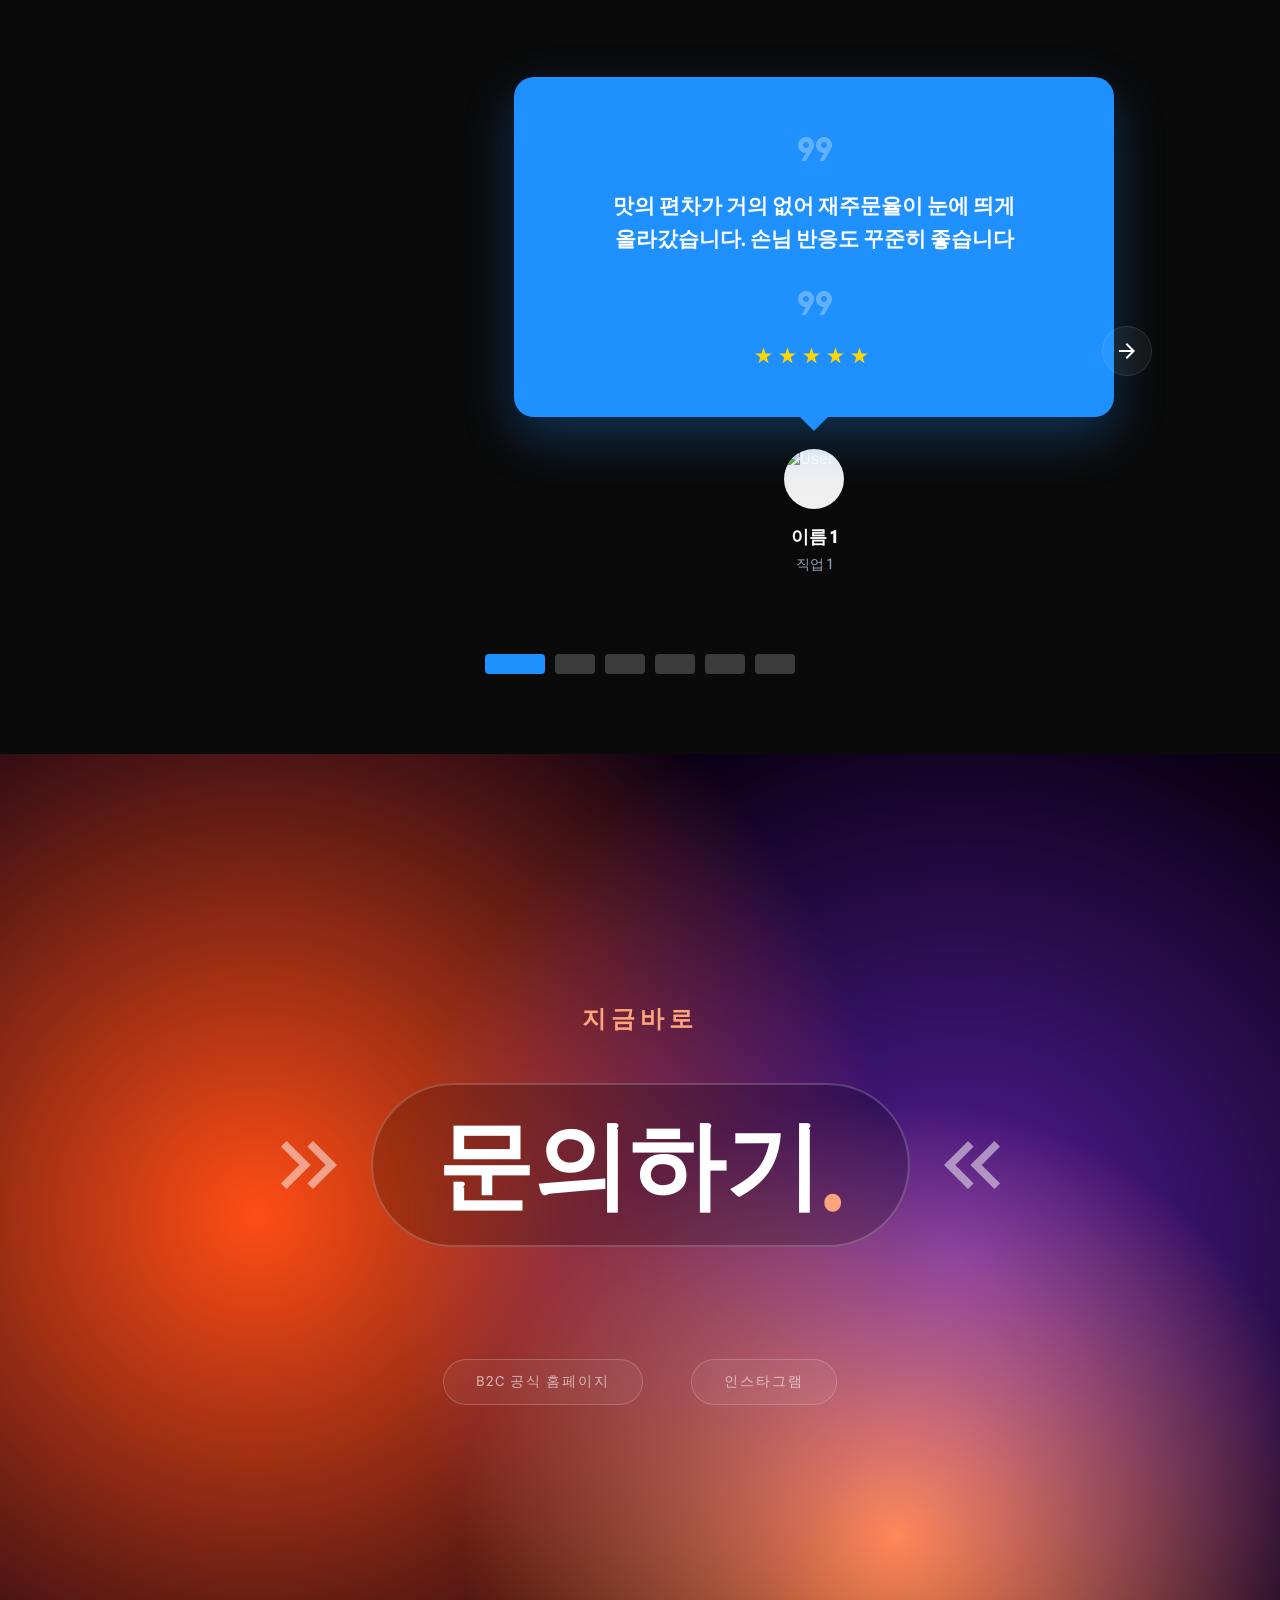
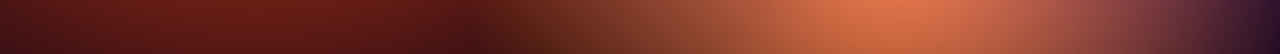
==== commit d7f5119d: "Optimize lazy loading" ====
--- a/index.html
+++ b/index.html
@@ -266,7 +266,7 @@
                             <p class="panel-desc">설명 1<br><br>설명 1-1</p>
                         </div>
                         <div class="image-box">
-                            <img src="https://images.unsplash.com/photo-1769670172608-f741dd969509?q=80&w=687&auto=format&fit=crop&ixlib=rb-4.1.0&ixid=M3wxMjA3fDB8MHxwaG90by1wYWdlfHx8fGVufDB8fHx8fA%3D%3D" alt="Workspace" loading="lazy">
+                            <img src="https://images.unsplash.com/photo-1769670172608-f741dd969509?q=80&w=687&auto=format&fit=crop&ixlib=rb-4.1.0&ixid=M3wxMjA3fDB8MHxwaG90by1wYWdlfHx8fGVufDB8fHx8fA%3D%3D" alt="Workspace">
                         </div>
                     </div>
                 </div>
--- a/testing.css
+++ b/testing.css
@@ -24,6 +24,7 @@
     font-family: var(--font-main);
     overflow-x: clip;
     width: 100%;
+    scroll-behavior: smooth;
 }
 
 body, p, h1, h2, h3, h4, h5, h6 {
@@ -554,7 +555,7 @@
 @media (max-width: 768px) {
     .gallery-track .item {
         width: 95%;
-        height: 70%;
+        height: 79%;
     }
     #gallery .section-header {
         top: 90px; 
@@ -1004,6 +1005,9 @@
         max-width: 100%;
         aspect-ratio: 4/3;
         object-fit: cover;
+    }
+    .h-panel {
+        height: 100dvh;
     }
 }
 
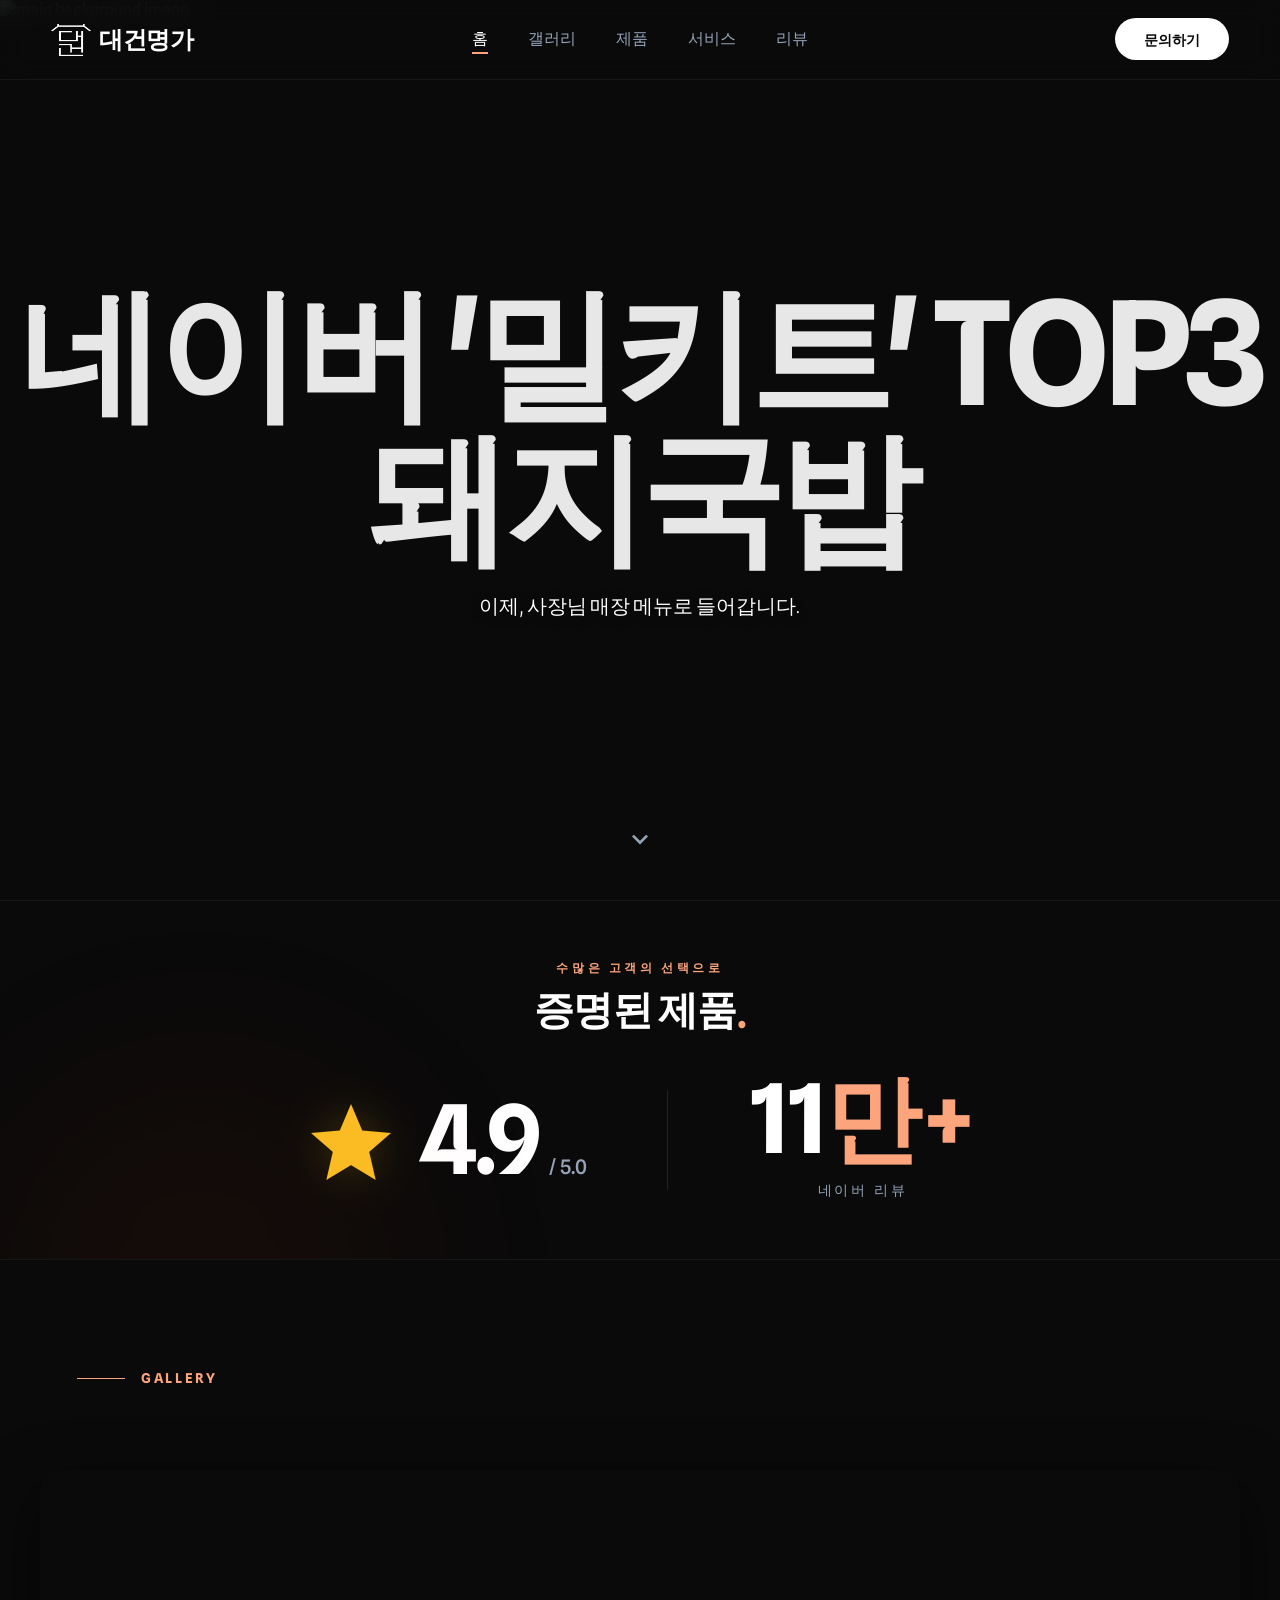
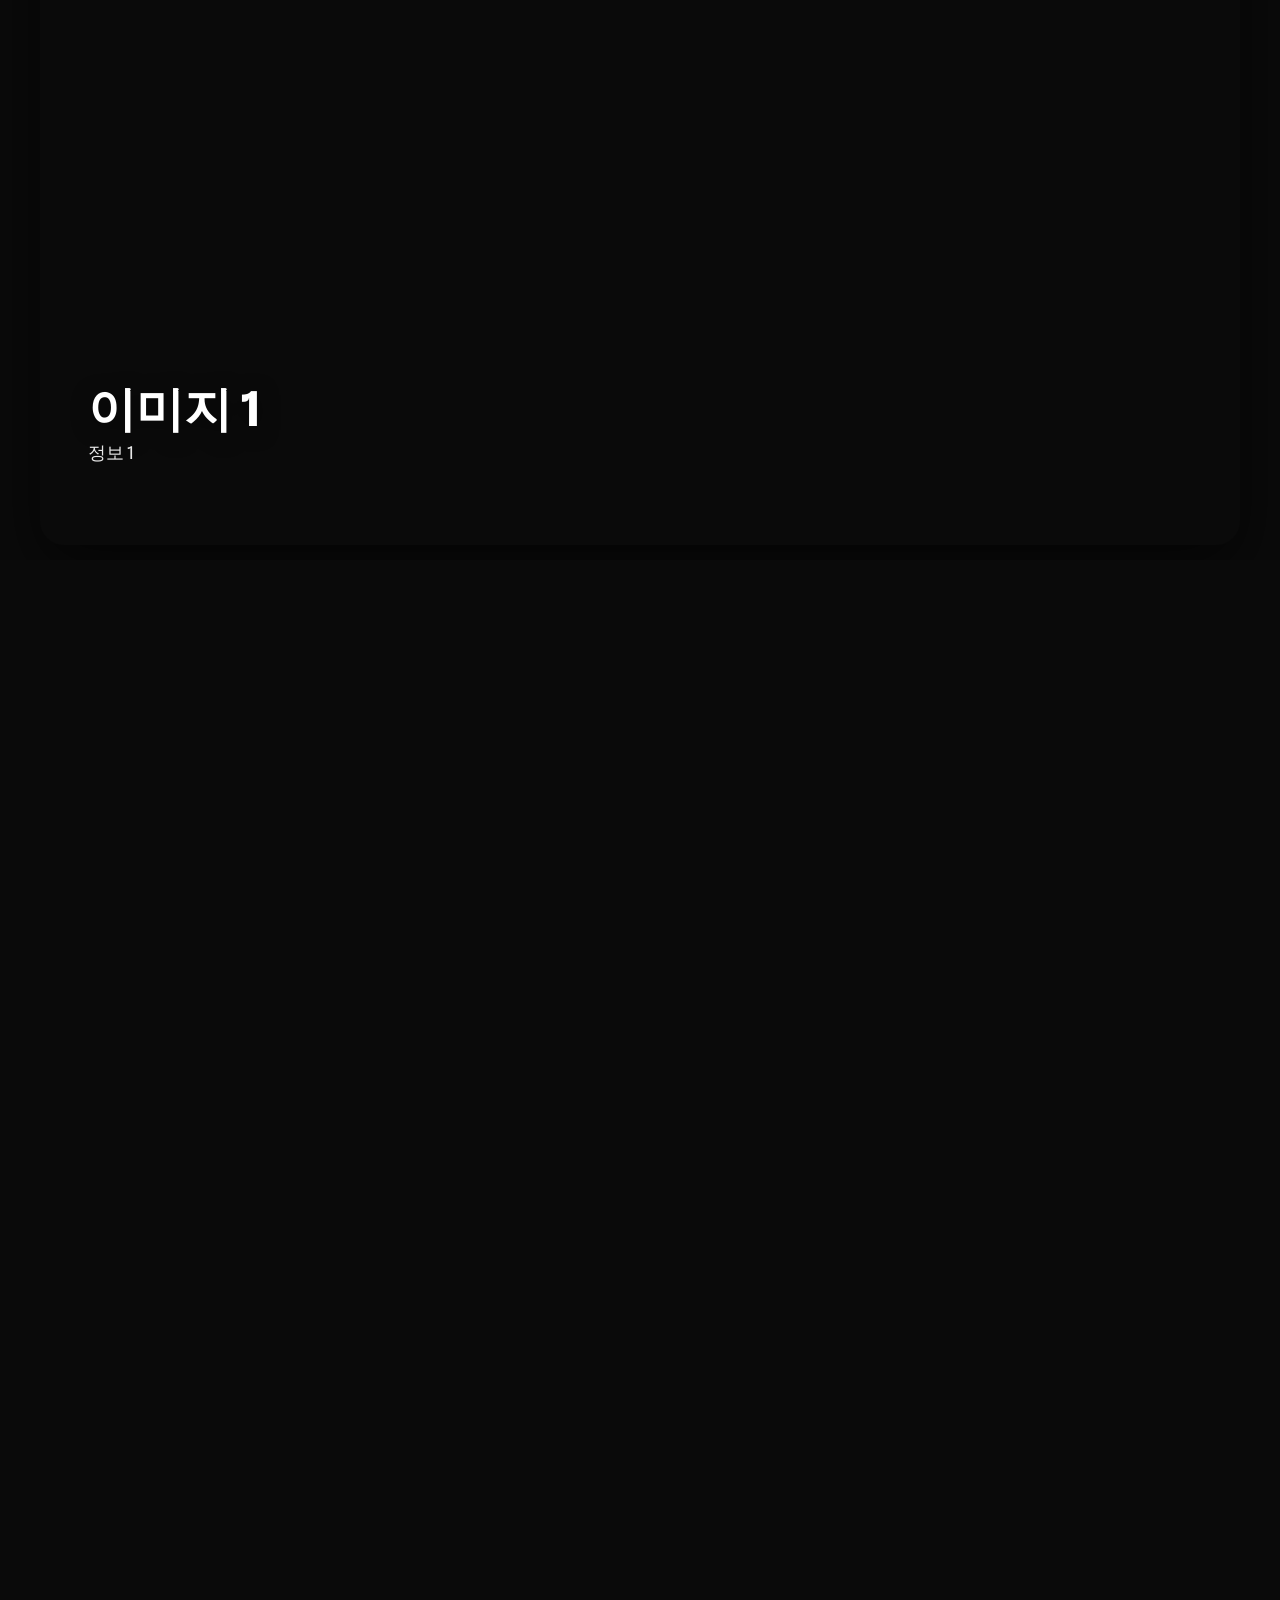
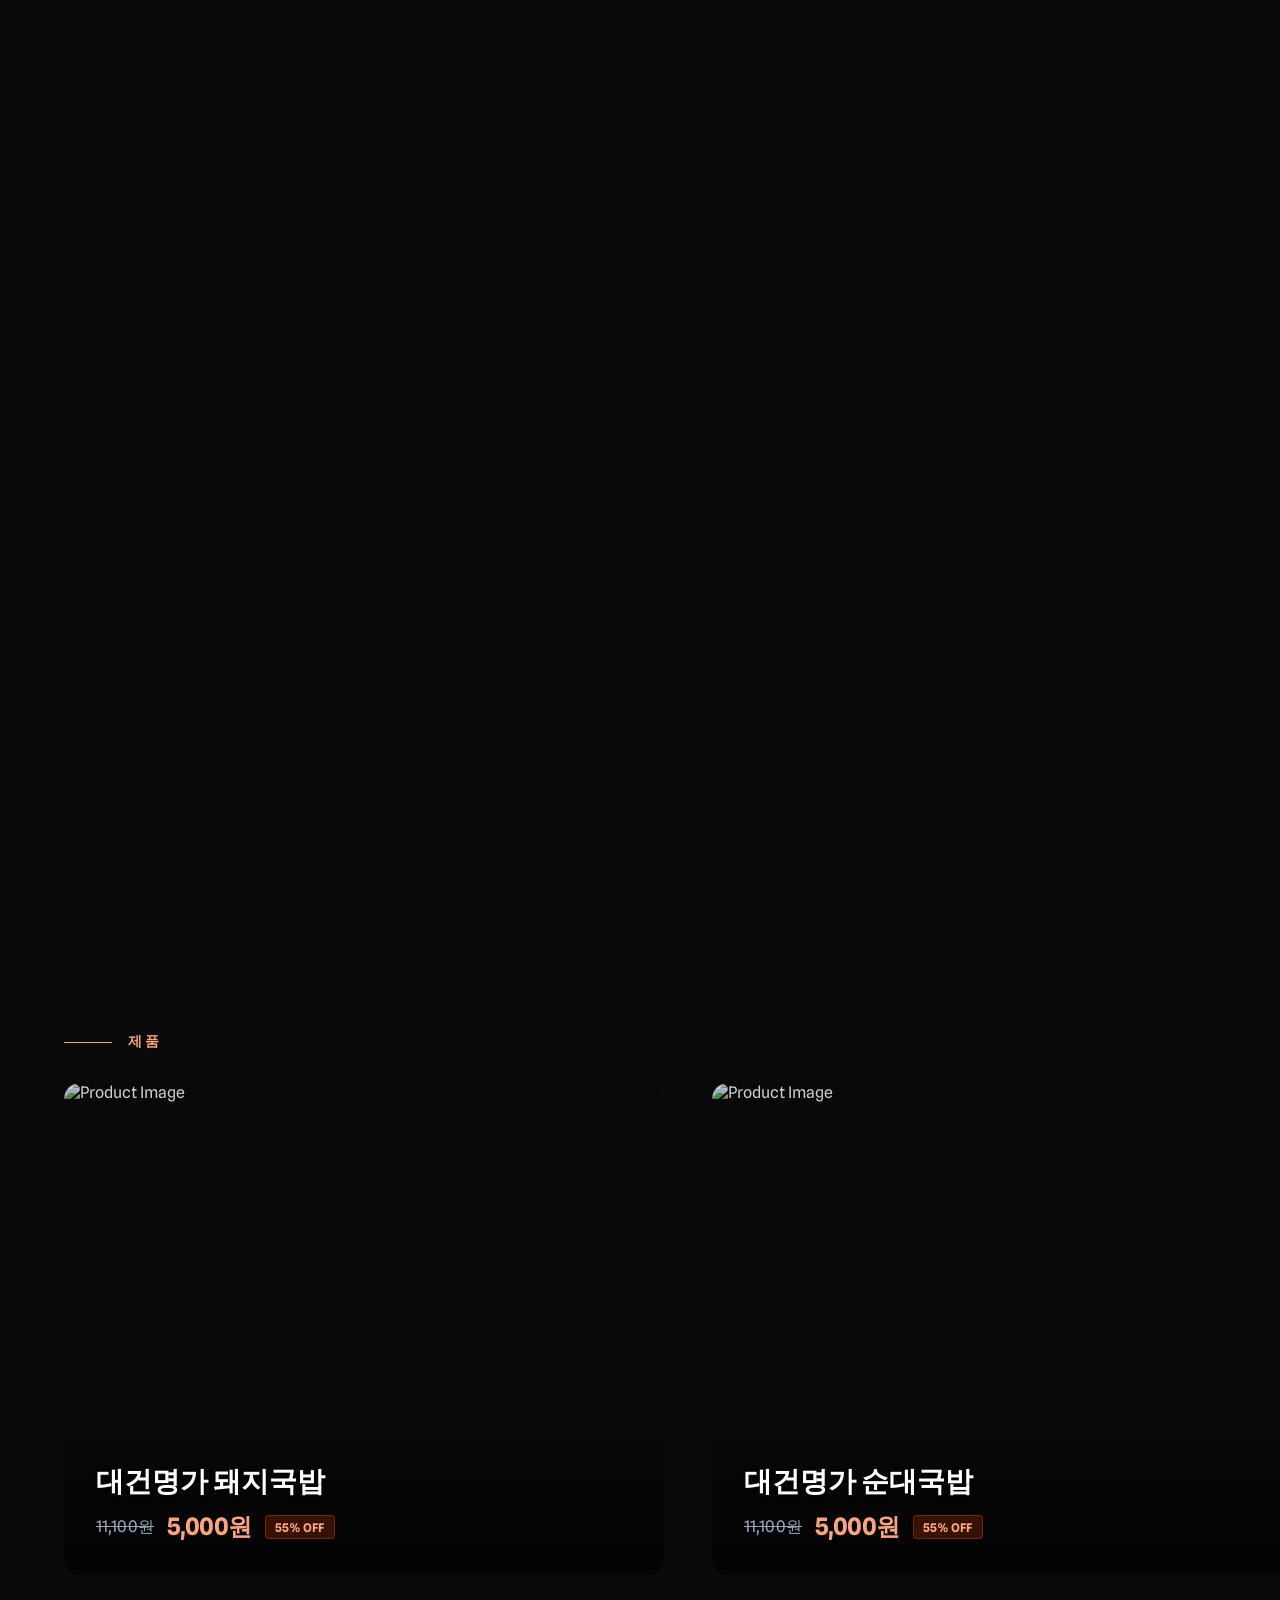
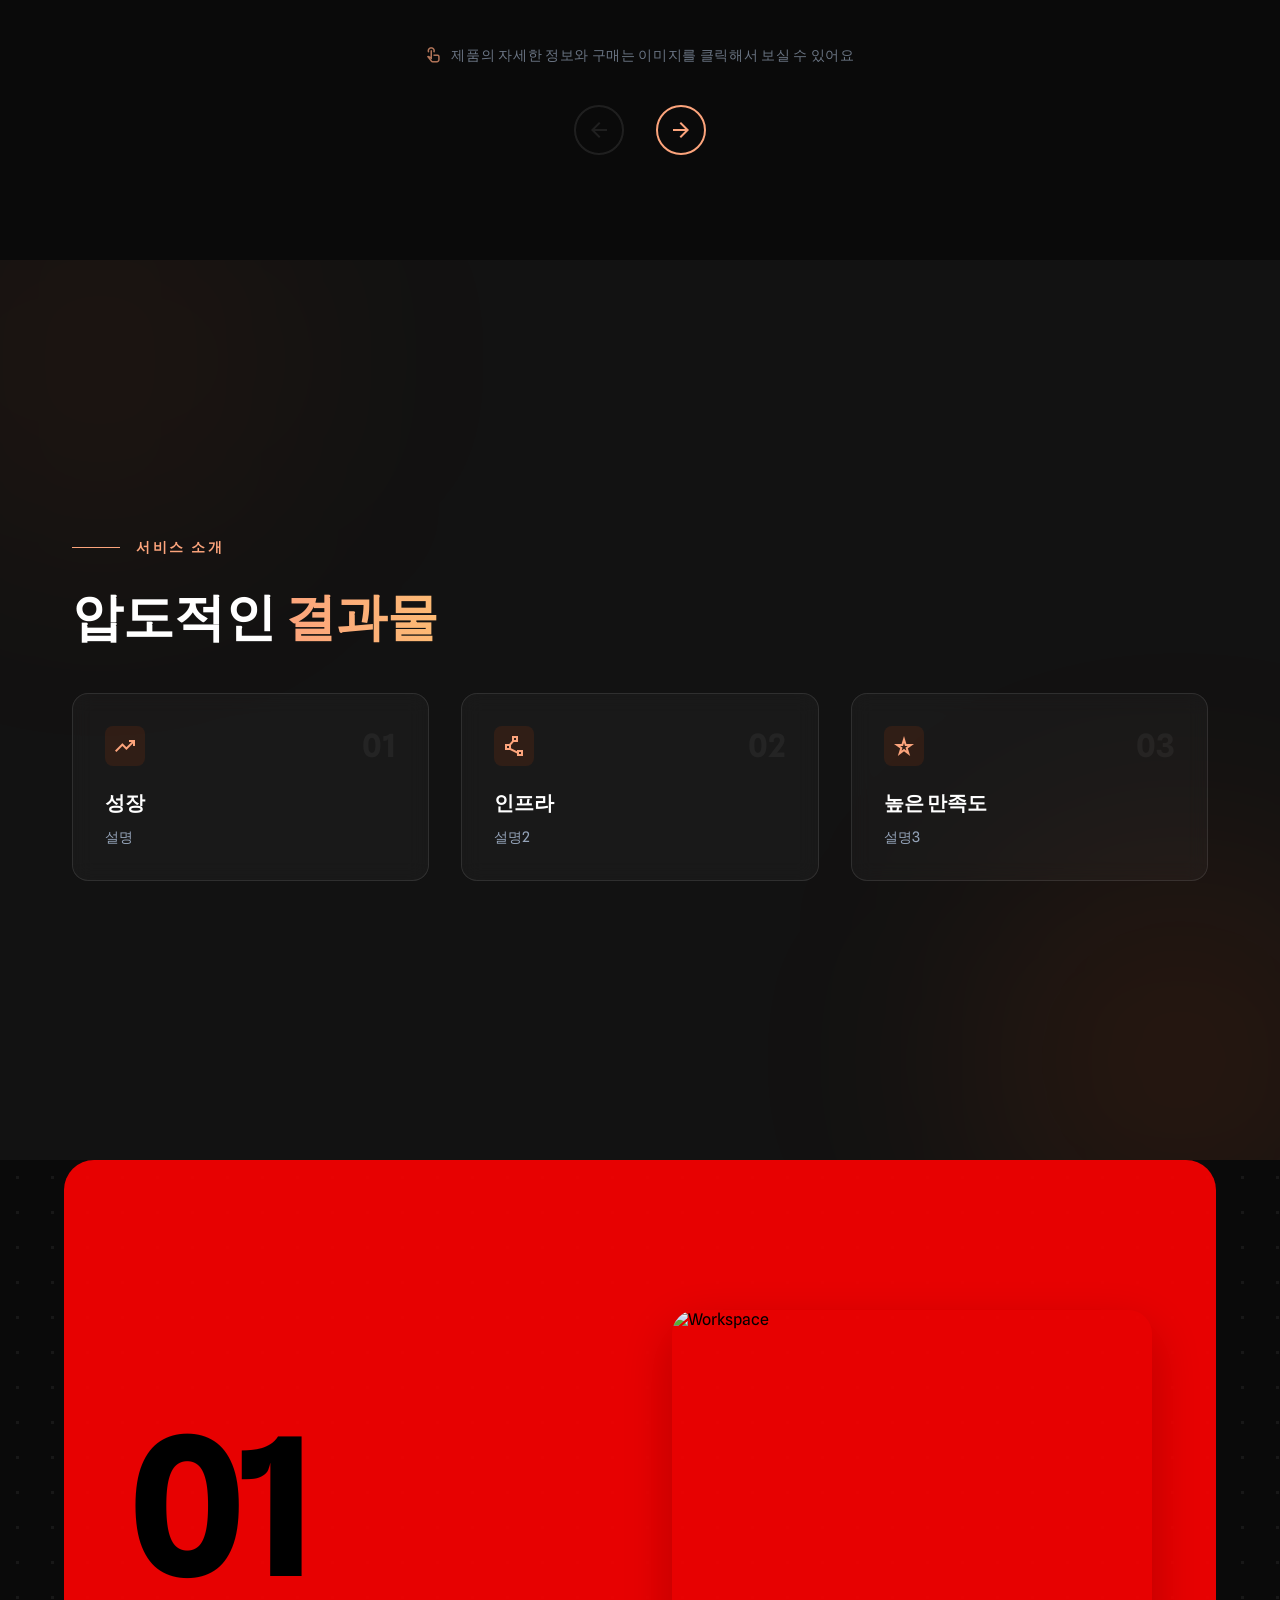
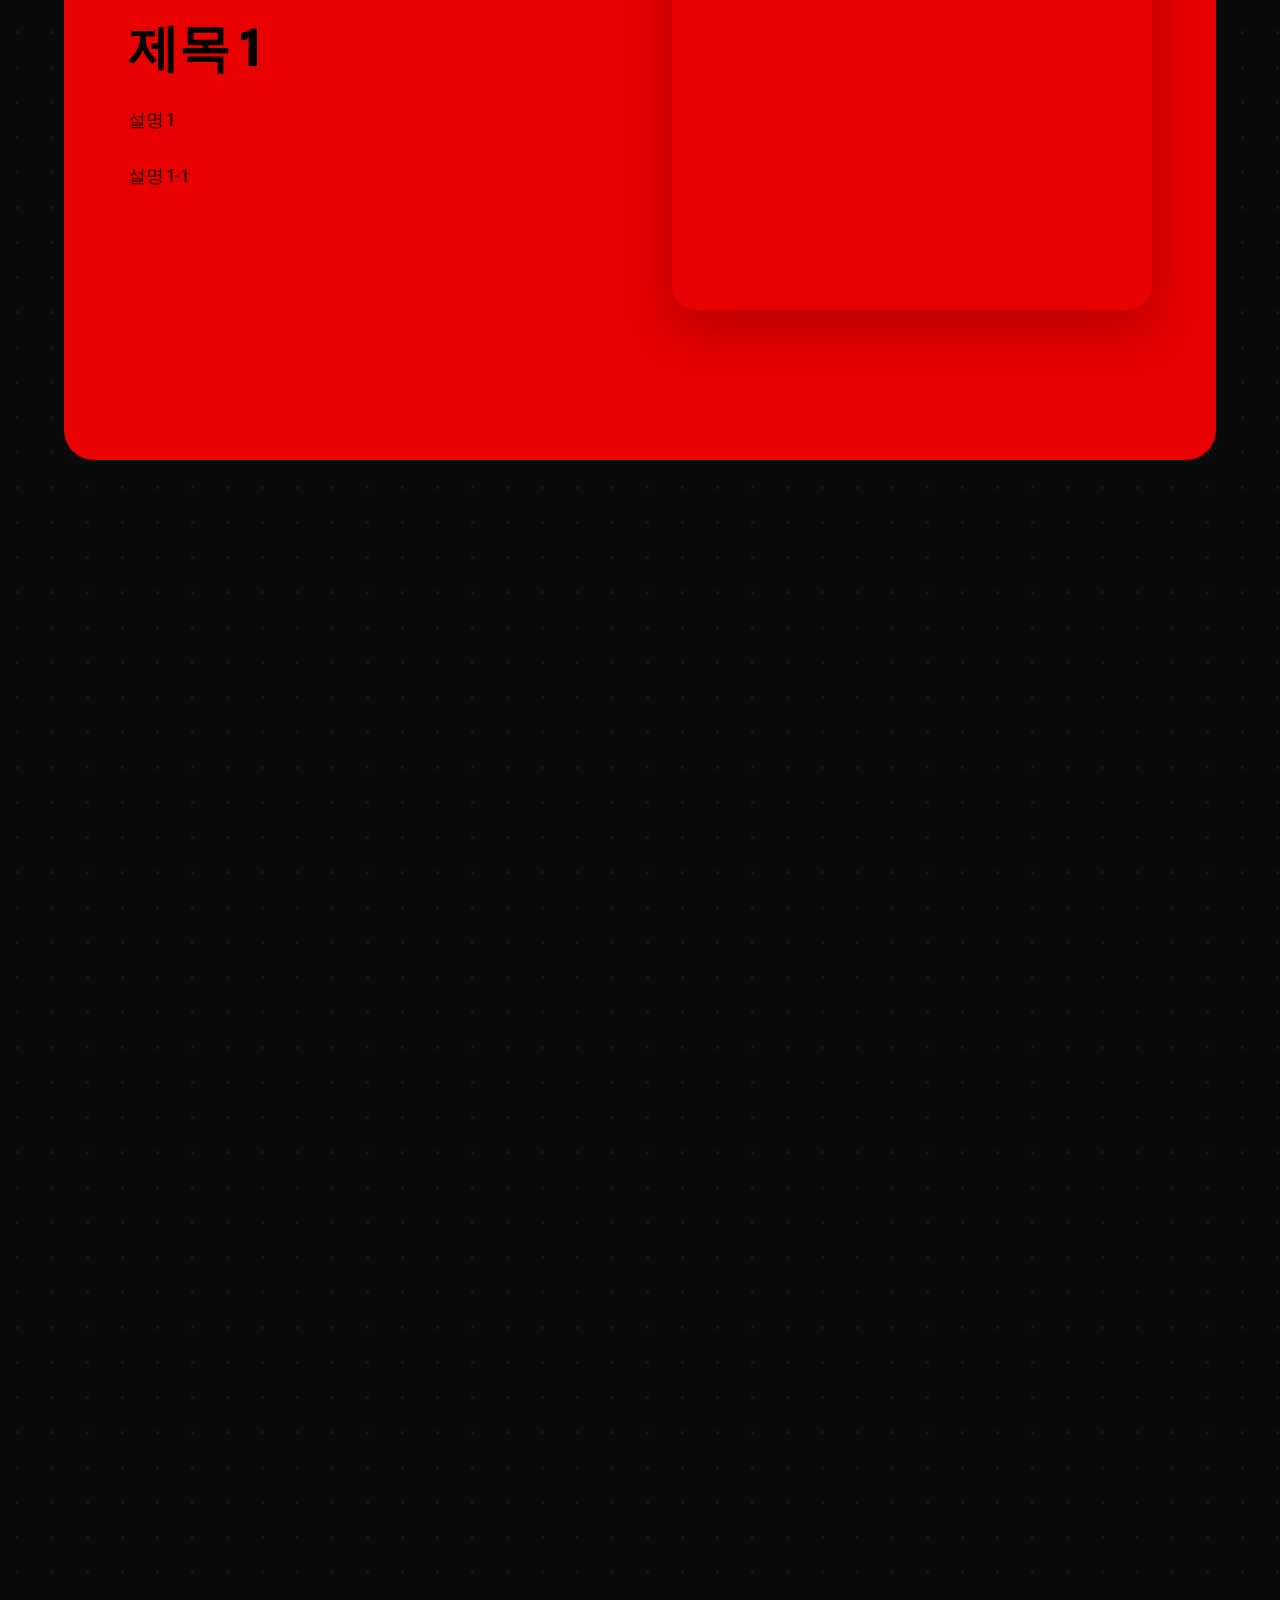
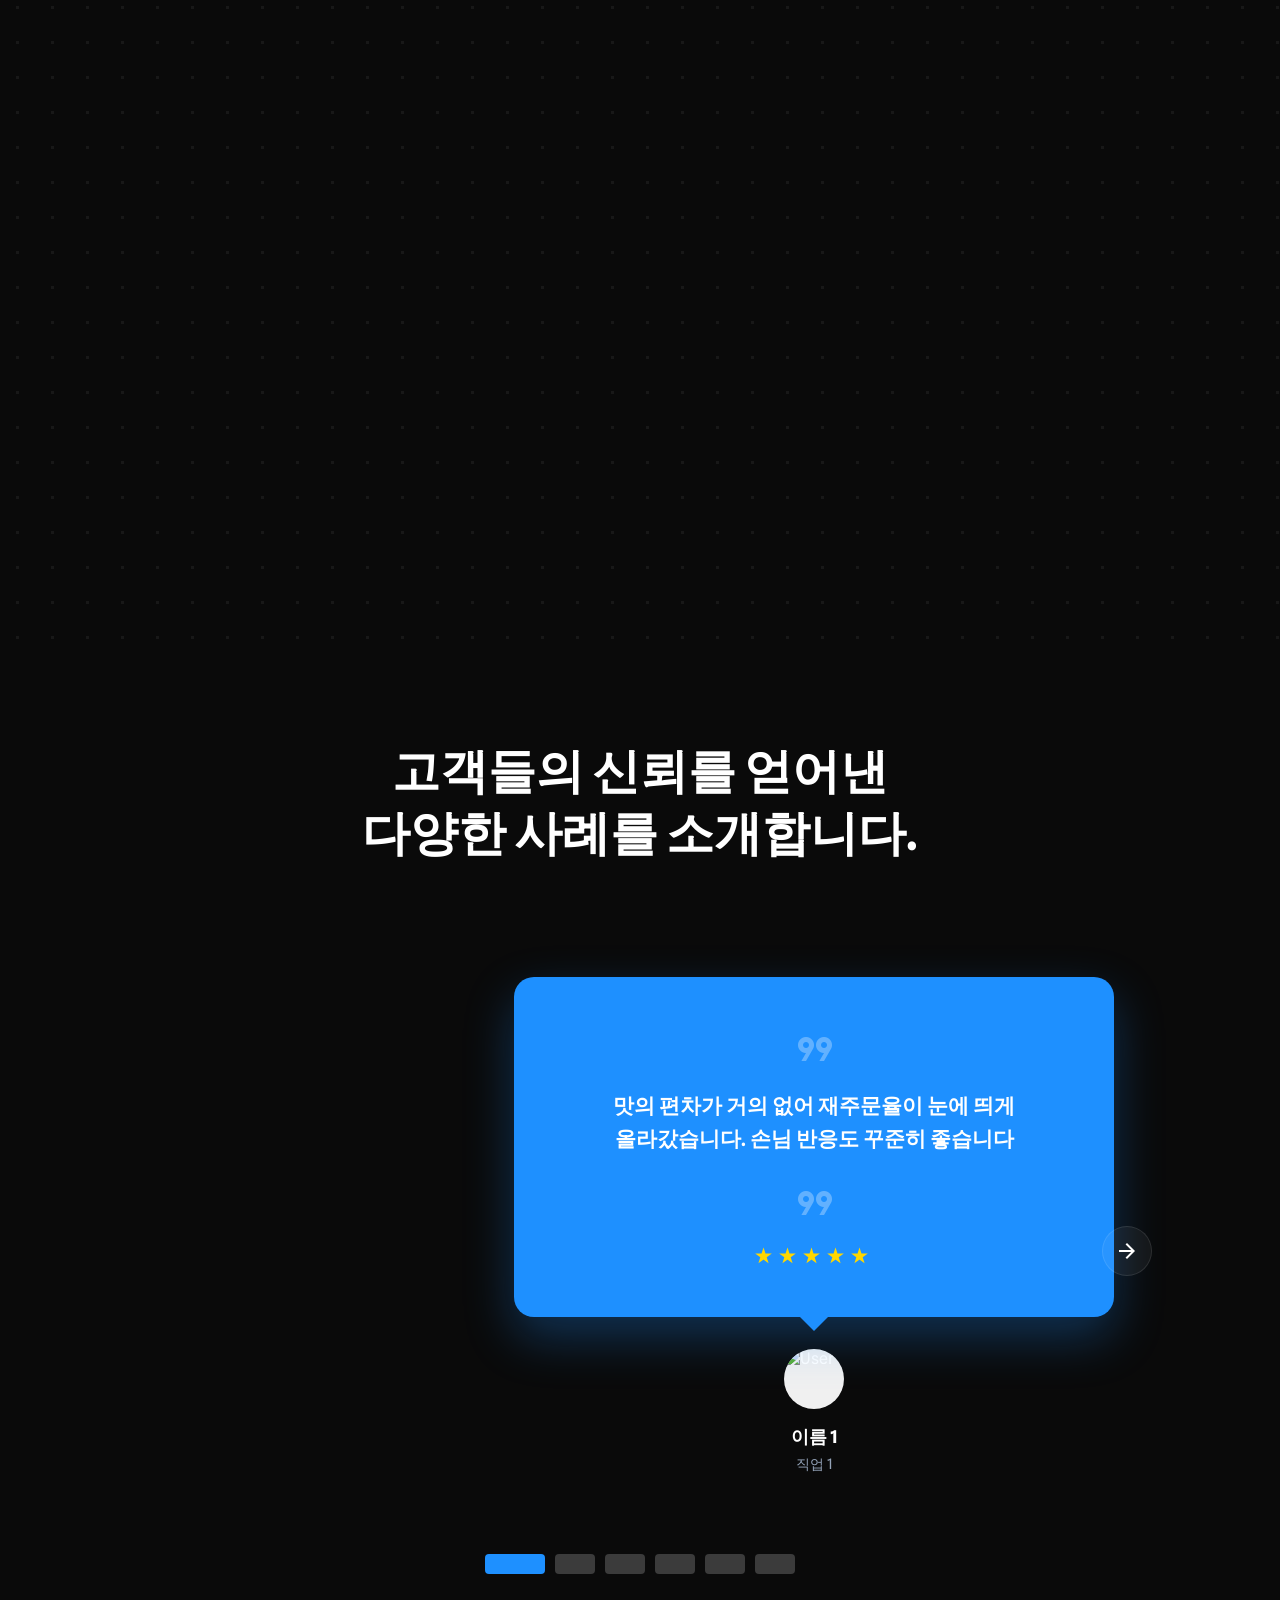
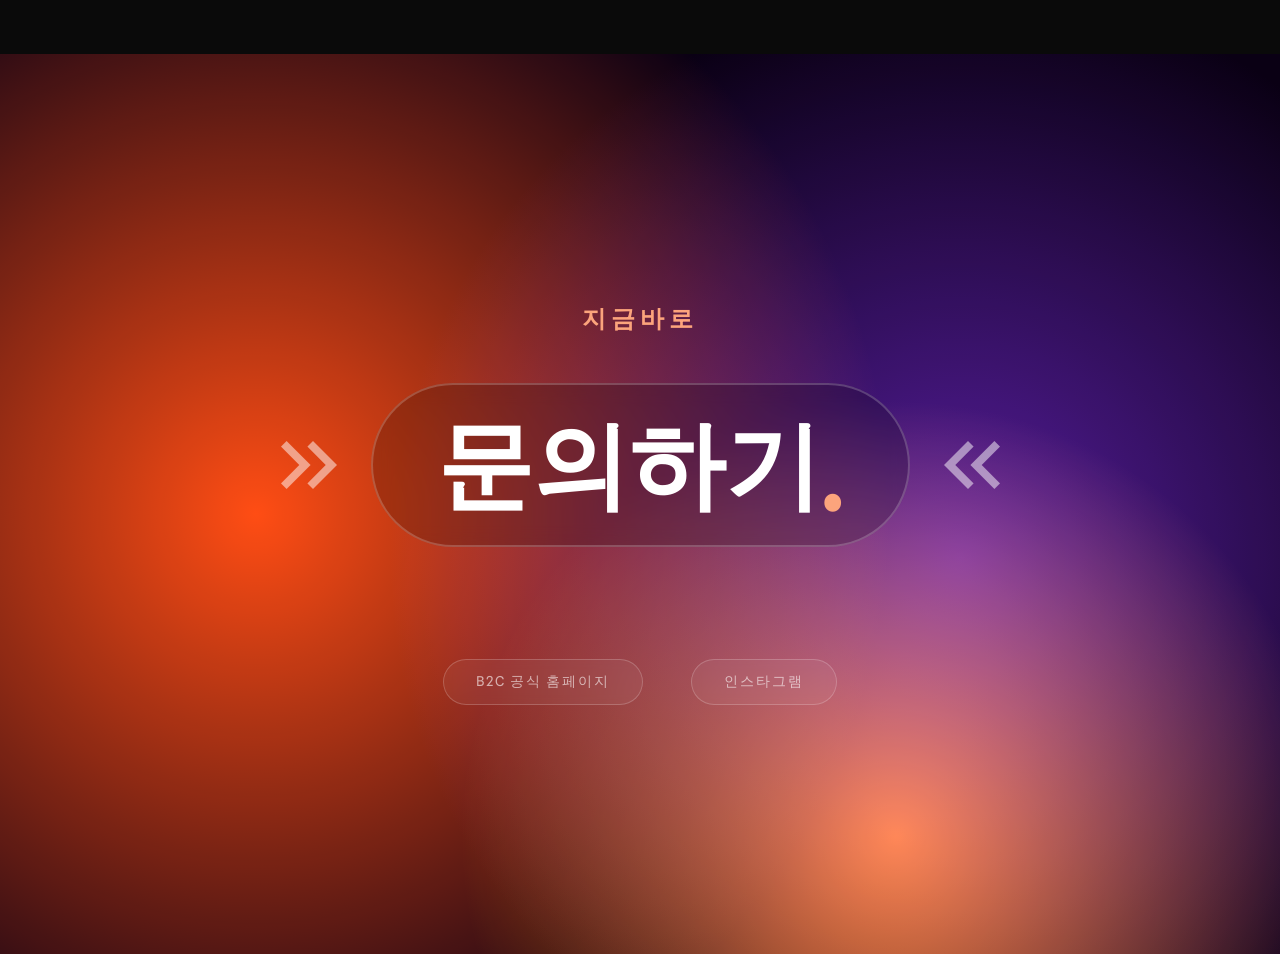
==== commit 50d1ddcb: "Modify height of gallery and change testing to index.css" ====
--- a/index.html
+++ b/index.html
@@ -7,7 +7,7 @@
     <link rel="icon" type="image/jpg" href="favicon.jpg">
     <link href="https://fonts.googleapis.com/css2?family=Spline+Sans:wght@300;400;500;600;700;800&display=swap" rel="stylesheet">
     <link href="https://fonts.googleapis.com/css2?family=Material+Symbols+Outlined:wght,FILL@100..700,0..1&display=swap" rel="stylesheet">
-    <link rel="stylesheet" href="testing.css">
+    <link rel="stylesheet" href="index.css">
     <script src="script.js"></script>
 </head>
 <body>
--- a/index.css
+++ b/index.css
@@ -0,0 +1,1455 @@
+:root {
+    --primary: #fca47c;
+    --bg-dark: #0a0a0a;
+    --surface-dark: #121212;
+    --text-white: #ffffff;
+    --text-muted: #94a3b8;
+    --font-main: 'Spline Sans', sans-serif;
+    --easing: cubic-bezier(0.25, 1, 0.5, 1);
+}
+
+* {
+    box-sizing: border-box;
+    margin: 0;
+    padding: 0;
+}
+
+html {
+    scroll-behavior: smooth;
+}
+
+body {
+    background-color: var(--bg-dark);
+    color: var(--text-white);
+    font-family: var(--font-main);
+    overflow-x: clip;
+    width: 100%;
+    scroll-behavior: smooth;
+}
+
+body, p, h1, h2, h3, h4, h5, h6 {
+    word-break: keep-all; 
+    overflow-wrap: break-word; 
+}
+
+a {
+    text-decoration: none;
+    color: inherit;
+}
+
+/* --- 유틸리티 & 효과 --- */
+
+.custom-cursor {
+    display: none;
+    width: 40px;
+    height: 40px;
+    border: 2px solid var(--primary);
+    border-radius: 50%;
+    position: fixed;
+    pointer-events: none;
+    z-index: 9999;
+    transform: translate(-50%, -50%);
+    transition: width 0.3s var(--easing), height 0.3s var(--easing), background-color 0.3s, border-color 0.3s;
+    opacity: 0;
+}
+
+@media (hover: hover) {
+    * {
+        cursor: none;
+    }
+    .custom-cursor { 
+        display: block; 
+        opacity: 0; 
+    }
+}
+
+.material-symbols-outlined {
+    font-variation-settings: 'FILL' 0, 'wght' 400, 'GRAD' 0, 'opsz' 24;
+}
+
+.no-scrollbar::-webkit-scrollbar { display: none; }
+.no-scrollbar { -ms-overflow-style: none; scrollbar-width: none; }
+
+@keyframes fadeInUp {
+    from { opacity: 0; transform: translateY(20px); }
+    to { opacity: 1; transform: translateY(0); }
+}
+
+@keyframes bounce {
+    0%, 100% { transform: translateY(0); }
+    50% { transform: translateY(10px); }
+}
+
+/* --- Navbar --- */
+
+.navbar {
+    position: fixed;
+    top: 0;
+    left: 0;
+    width: 100%;
+    height: 80px;
+    display: flex;
+    align-items: center;
+    justify-content: space-between;
+    padding: 0 4%;
+    z-index: 1000;
+    background: rgba(10, 10, 10, 0.8); 
+    backdrop-filter: blur(12px); 
+    border-bottom: 1px solid rgba(255, 255, 255, 0.05);
+    transition: transform 0.3s ease;
+}
+
+.nav-brand {
+    display: flex;
+    align-items: center;
+    justify-content: center;
+    font-size: 1.5rem;
+    font-weight: 800;
+    letter-spacing: -0.02em;
+    color: var(--text-white);
+    flex-shrink: 0;
+}
+
+.nav-menu {
+    display: flex;
+    gap: 2.5rem;
+    position: absolute;
+    left: 50%;
+    transform: translateX(-50%);
+}
+
+.nav-link {
+    font-size: 1rem;
+    font-weight: 500;
+    color: var(--text-muted);
+    position: relative;
+    transition: color 0.3s ease;
+}
+
+.nav-link:hover,
+.nav-link.active {
+    color: var(--text-white);
+}
+
+.nav-link::after {
+    content: '';
+    position: absolute;
+    bottom: -4px;
+    left: 0;
+    width: 0;
+    height: 2px;
+    background-color: var(--primary);
+    transition: width 0.3s var(--easing);
+}
+
+.nav-link:hover::after,
+.nav-link.active::after {
+    width: 100%;
+}
+
+.get-started-btn {
+    background-color: var(--text-white);
+    color: var(--bg-dark);
+    padding: 0.8rem 1.8rem;
+    border-radius: 9999px; 
+    font-weight: 700;
+    font-size: 0.9rem;
+    transition: transform 0.2s, background-color 0.2s, opacity 0.3s ease;
+    white-space: nowrap;
+}
+
+.get-started-btn:hover {
+    transform: scale(1.5);
+    background-color: var(--primary);
+    color: white;
+}
+
+@media (max-width: 900px) {
+    .nav-menu {
+        display: none; 
+    }
+}
+
+/* --- 섹션 --- */
+
+section {
+    width: 100%;
+    height: 100vh;
+    position: relative;
+    overflow: hidden;
+}
+
+/* HOME SECTION */
+#home {
+    display: flex;
+    align-items: center;
+    justify-content: center;
+    position: relative;
+}
+
+.hero-bg {
+    position: absolute;
+    inset: 0;
+    z-index: 0;
+}
+
+.hero-bg img {
+    width: 100%;
+    height: 100%;
+    object-fit: cover;
+    opacity: 0.6;
+}
+
+.hero-gradient {
+    position: absolute;
+    inset: 0;
+    background: linear-gradient(to bottom, rgba(10, 10, 10, 0.4), rgba(10, 10, 10, 0.7), var(--bg-dark));
+}
+
+.hero-content {
+    position: relative;
+    z-index: 10;
+    text-align: center;
+    padding: 0 1rem;
+}
+
+.hero-title {
+    font-size: clamp(4rem, 15vw, 9rem);
+    font-weight: 900;
+    letter-spacing: -0.05em;
+    color: rgba(255,255,255,0.9);
+    mix-blend-mode: overlay;
+    line-height: 1;
+}
+
+.hero-subtitle {
+    margin-top: 1.5rem;
+    font-size: 1.25rem;
+    color: var(--text-white);
+    font-weight: 300;
+    max-width: 600px;
+    margin-left: auto;
+    margin-right: auto;
+    text-shadow: 0 2px 10px rgba(0,0,0,0.5);
+}
+
+.scroll-indicator {
+    position: absolute;
+    width: max-content;
+    bottom: 2.5rem;
+    left: 50%;
+    transform: translateX(-50%);
+    z-index: 10;
+    color: var(--text-muted);
+    animation: bounce 2s infinite;
+}
+
+/* --- 스탯 섹션 --- */
+.stats-banner {
+    width: 100%;
+    height: 40vh;
+    min-height: 300px;
+    position: relative;
+    display: flex;
+    align-items: center;
+    justify-content: center;
+    background-color: rgb(10, 10, 10);
+    overflow: hidden;
+    border-top: 1px solid rgba(255,255,255,0.05);
+    border-bottom: 1px solid rgba(255,255,255,0.05);
+}
+
+.stats-banner .glow-blob {
+    z-index: 0; 
+}
+
+.stats-content-col {
+    display: flex;
+    flex-direction: column;
+    align-items: center;
+    justify-content: center;
+    gap: 3rem; 
+    position: relative;
+    z-index: 10;
+    width: 100%;
+}
+
+.stats-header {
+    text-align: center;
+    width: 100%;
+    opacity: 0;
+    transform: translateY(20px);
+    animation: fadeInUp 0.8s ease forwards 0.2s; 
+}
+
+.proven-badge {
+    display: block;
+    font-size: 0.75rem;
+    font-weight: 700;
+    letter-spacing: 0.3em;
+    color: var(--primary);
+    margin-bottom: 0.5rem;
+}
+
+.proven-title {
+    font-size: clamp(1.5rem, 4vw, 2.5rem); 
+    font-weight: 700;
+    color: white;
+    margin: 0;
+    letter-spacing: -0.02em;
+    line-height: 1.2;
+}
+
+.stats-container {
+    display: flex;
+    align-items: center;
+    justify-content: center;
+    gap: 5rem;
+    width: 100%;
+}
+
+.stats-container {
+    display: flex;
+    align-items: center;
+    justify-content: center;
+    gap: 5rem;
+    z-index: 10; 
+    position: relative;
+    width: 100%;
+}
+
+/* 좌측 별점 */
+.star-rating-lockup {
+    display: flex;
+    align-items: center;
+    gap: 1.5rem; 
+}
+
+.big-star-icon {
+    font-size: clamp(4rem, 8vw, 6rem);
+    color: #fbbf24;
+    font-variation-settings: 'FILL' 1;
+    filter: drop-shadow(0 0 20px rgba(251, 191, 36, 0.2));
+    animation: floatStar 3s ease-in-out infinite;
+}
+
+@keyframes floatStar {
+    0%, 100% { transform: translateY(0); }
+    50% { transform: translateY(-10px); }
+}
+
+.rating-text-stack {
+    display: flex;
+    flex-direction: column;
+}
+
+.number-row {
+    display: flex;
+    align-items: baseline;
+    line-height: 0.8;
+}
+
+.stat-big-number {
+    font-size: clamp(4rem, 8vw, 6rem);
+    font-weight: 800;
+    color: white;
+    letter-spacing: -0.03em;
+}
+
+.max-score {
+    font-size: 1.25rem;
+    color: var(--text-muted);
+    font-weight: 500;
+    margin-left: 10px;
+}
+
+/* --- 우측 리뷰 --- */
+.review-lockup {
+    text-align: center;
+}
+
+.accent-k {
+    font-size: clamp(4rem, 8vw, 6rem);
+    font-weight: 800;
+    color: var(--primary);
+    line-height: 0.8;
+}
+
+.stat-label {
+    font-size: 0.9rem;
+    letter-spacing: 0.2em;
+    color: var(--text-muted);
+    margin-top: 1.5rem;
+}
+
+/* --- 칸막이 --- */
+.stat-divider {
+    width: 1px;
+    height: 100px;
+    background: rgba(255,255,255,0.1);
+}
+
+/* 모바일 설정 */
+@media (max-width: 768px) {
+    .stats-banner {
+        height: auto;
+        padding: 4rem 0;
+    }
+
+    .stats-content-col {
+        gap: 2rem;
+    }
+    
+    .stats-container {
+        flex-direction: column; 
+        gap: 2rem; 
+    }
+    
+    .stat-divider {
+        width: 80px;
+        height: 1px;
+    }
+
+    .star-rating-lockup {
+        gap: 1rem;
+    }
+}
+
+/* --- 갤러리 섹션 --- */
+#gallery {
+    height: 500vh;
+    position: relative;
+    padding: 0;
+    background-color: var(--bg-dark);
+    overflow: visible;
+}
+
+.gallery-sticky-wrapper {
+    position: -webkit-sticky;
+    position: sticky;
+    top: 0;
+    width: 100%;
+    height: 100vh;
+    overflow: hidden;
+    perspective: 1000px;
+    -webkit-perspective: 1000px;
+}
+
+#gallery .section-header {
+    position: absolute;
+    top: 110px;           
+    left: 1%;             
+    right: auto;          
+    margin: 0;
+    z-index: 100;
+    flex-direction: row;
+    justify-content: flex-start;
+    gap: 1rem;
+}
+
+.gallery-track {
+    width: 100%;
+    height: 100%;
+    position: relative;
+    display: flex;
+    justify-content: center;
+    align-items: center;
+    padding-top: 100px; 
+    box-sizing: border-box;
+}
+
+.gallery-track .item {
+    position: absolute;
+    bottom: 15px;
+    width: 95%;
+    max-width: 1200px;
+    height: 75%;     
+    border-radius: 24px;
+    background-size: cover;
+    background-position: center;
+    transition: all 0.8s cubic-bezier(0.2, 0.8, 0.2, 1);
+    box-shadow: 0 20px 60px rgba(0, 0, 0, 0.6);
+    opacity: 0;
+    transform: translate3d(0, 100px, -100px);
+    transform-style: preserve-3d;
+    z-index: 0;
+}
+
+.gallery-track .item.active {
+    opacity: 1;
+    z-index: 10;
+    transform: translate3d(0, 0, 0) scale(1) rotate(0deg);
+    filter: brightness(1);
+}
+
+.gallery-track .item.prev {
+    opacity: 0;
+    z-index: 5;
+    transform: translate3d(0, -120%, 0) rotate(-5deg) scale(0.9);
+    filter: blur(5px);
+}
+
+.gallery-track .item.next {
+    opacity: 1; 
+    z-index: 1;
+    transform: translate3d(0, 40px, -100px) scale(0.9); 
+    filter: brightness(0.4); 
+}
+
+.gallery-track .item.waiting {
+    opacity: 0;
+    transform: translate3d(0, 200px, -200px) scale(0.8);
+    z-index: 0;
+}
+
+.gallery-track .item .content {
+    position: absolute;
+    bottom: 3rem;
+    left: 3rem;
+    color: white;
+    z-index: 20;
+    width: 80%;
+    opacity: 0;
+    transform: translateY(30px);
+    transition: all 0.5s ease 0.1s; 
+}
+
+.gallery-track .item.active .content {
+    opacity: 1;
+    transform: translateY(0);
+    transition-delay: 0.4s;
+}
+
+.content .name { 
+    font-size: 3rem; 
+    font-weight: 800; 
+    line-height: 1;
+    margin-bottom: 0.5rem;
+    text-shadow: 0 4px 20px rgba(0,0,0,0.5);
+}
+
+.content .des { 
+    font-size: 1.1rem; 
+    margin-bottom: 2rem; 
+    color: rgba(255, 255, 255, 0.9); 
+}
+
+.content button {
+    padding: 14px 32px;
+    background: white;
+    color: black;
+    border: none;
+    border-radius: 100px;
+    font-weight: 700;
+    font-size: 0.95rem;
+    transition: transform 0.2s, background-color 0.2s;
+    pointer-events: auto;
+}
+
+.content button:hover {
+    background: var(--primary);
+    color: white;
+    transform: scale(1.05);
+}
+
+@media (max-width: 768px) {
+    #gallery {
+        height: 600dvh;
+    }
+    .gallery-track .item {
+        width: 95%;
+        height: 79%;
+    }
+    .gallery-track .item .content {
+        bottom: 25%;
+    }
+    #gallery .section-header {
+        top: 90px; 
+    }
+}
+
+/* 제품 섹션 */
+#work {
+    display: flex;
+    flex-direction: column;
+    justify-content: center;
+    background-color: #0a0a0a;
+    padding: 3rem 0;
+    min-height: 100vh;
+    box-sizing: border-box;
+}
+
+.section-header {
+    padding: 0 clamp(2rem, 5vw, 6rem);
+    margin-bottom: 2rem;
+    display: flex;
+    align-items: center;
+    gap: 1rem;
+}
+
+.line-accent {
+    width: 3rem;
+    height: 1px;
+    background-color: var(--primary);
+}
+
+.section-title-small {
+    font-size: 0.85rem;
+    font-weight: 700;
+    letter-spacing: 0.2em;
+    color: var(--primary);
+    text-transform: uppercase;
+}
+
+.work-carousel {
+    width: 100%;
+    height: 60vh;
+    display: flex;
+    gap: 3rem;
+    padding: 0 clamp(2rem, 5vw, 6rem);
+    overflow-x: auto;
+    align-items: center;
+    padding-bottom: 3rem;
+    -webkit-overflow-scrolling: touch;
+}
+
+.work-carousel::-webkit-scrollbar {
+    display: none; 
+}
+
+.project-card {
+    flex-shrink: 0;
+    width: 80vw;
+    height: 100%;
+    position: relative;
+    border-radius: 1rem;
+    overflow: hidden;
+    transition: transform 0.3s;
+}
+
+.project-card img {
+    width: 100%;
+    height: 100%;
+    object-fit: cover;
+    transition: transform 0.7s var(--easing);
+}
+
+.project-card:hover img {
+    transform: scale(1.1);
+}
+
+.card-overlay {
+    position: absolute;
+    inset: 0;
+    background: rgba(0,0,0,0.2);
+    transition: background 0.5s;
+}
+
+.project-card:hover .card-overlay {
+    background: rgba(0,0,0,0.05);
+}
+
+.card-info {
+    position: absolute;
+    bottom: 0;
+    left: 0;
+    width: 100%;
+    padding: 2rem;
+    background: linear-gradient(to top, rgba(0,0,0,0.6) 10%, rgba(0,0,0,0.5) 50%, transparent 100%);
+    display: flex;
+    flex-direction: column;
+    justify-content: flex-end;
+    gap: 0.5rem;
+}
+
+.product-name {
+    font-size: 1.75rem;
+    font-weight: 700;
+    color: white;
+    margin: 0;
+    line-height: 1.2;
+    text-shadow: 0 2px 4px rgba(0,0,0,0.5);
+}
+
+.price-wrapper {
+    display: flex;
+    align-items: center;
+    gap: 0.8rem;
+    margin-top: 0.25rem;
+}
+
+.original-price {
+    font-size: 1rem;
+    color: var(--text-muted); 
+    text-decoration: line-through;
+    font-weight: 400;
+}
+
+.discount-price {
+    font-size: 1.5rem;
+    font-weight: 800;
+    color: var(--primary); 
+    letter-spacing: -0.02em;
+}
+
+.discount-badge {
+    background: rgba(255, 77, 0, 0.2);
+    color: var(--primary);
+    font-size: 0.75rem;
+    font-weight: 700;
+    padding: 0.2rem 0.6rem;
+    border-radius: 4px;
+    border: 1px solid rgba(255, 77, 0, 0.3);
+}
+
+.project-card:hover .card-info img{
+    transform: translateY(-5px);
+    transition: transform 0.3s ease;
+}
+
+.click-disclaimer {
+    text-align: center;
+    font-size: 0.85rem;
+    color: var(--text-muted); 
+    margin-top: 1.5rem;       
+    margin-bottom: 0.5rem;    
+    display: flex;
+    align-items: center;
+    justify-content: center;
+    gap: 0.5rem;
+    opacity: 0.7;
+    letter-spacing: 0.05em;
+    animation: floatStar 3s infinite ease-in-out;
+}
+
+.click-disclaimer .icon-small {
+    font-size: 1.1rem;
+    color: var(--primary); 
+}
+
+@media (max-width: 768px) {
+    .click-disclaimer {
+        font-size: 0.75rem;
+        margin-top: 1rem;
+    }
+}
+
+/* ---  제품 캐러센 스크롤 버튼 --- */
+.carousel-nav {
+    display: flex;
+    justify-content: center;
+    gap: 2rem;
+    margin-top: 2rem;
+    padding-bottom: 2rem;
+}
+
+.nav-btn {
+    background: transparent;
+    border: 2px solid var(--primary); 
+    color: var(--primary);
+    width: 50px;
+    height: 50px;
+    border-radius: 50%;
+    font-size: 1.5rem;
+    display: flex;
+    align-items: center;
+    justify-content: center;
+    transition: all 0.3s ease;
+    z-index: 20;
+}
+
+.nav-btn:hover {
+    background: var(--primary);
+    color: var(--bg-dark); 
+    transform: scale(1.1);
+}
+
+.nav-btn:disabled {
+    opacity: 0.3;
+    cursor: not-allowed;
+    border-color: #555;
+    color: #555;
+}
+
+/* 서비스 섹션 */
+#services {
+    background-color: var(--surface-dark);
+    display: flex;
+    flex-direction: column;
+    align-items: center;
+    justify-content: center;
+}
+
+.glow-blob {
+    position: absolute;
+    width: 400px;
+    height: 400px;
+    border-radius: 50%;
+    filter: blur(120px);
+    z-index: 0;
+}
+.glow-top { top: -100px; left: -100px; background: rgba(255, 77, 0, 0.05); }
+.glow-bottom { bottom: -100px; right: -100px; background: rgba(255, 77, 0, 0.1); }
+
+.services-container {
+    max-width: 1200px;
+    width: 100%;
+    padding: 0 2rem;
+    position: relative;
+    z-index: 10;
+}
+
+.big-heading {
+    font-size: clamp(2rem, 4vw, 3.5rem);
+    font-weight: 700;
+    line-height: 1.1;
+    margin-top: 1.5rem;
+    margin-bottom: 3rem;
+}
+
+.gradient-text {
+    background: linear-gradient(to right, var(--primary), #fdba74);
+    background-clip: text;              
+    -webkit-background-clip: text;      
+    text-fill-color: transparent;       
+    -webkit-text-fill-color: transparent; 
+}
+
+
+.services-grid {
+    display: grid;
+    grid-template-columns: repeat(1, 1fr);
+    gap: 2rem;
+}
+
+.service-card {
+    background: rgba(255,255,255,0.03);
+    border: 1px solid rgba(255,255,255,0.1);
+    backdrop-filter: blur(10px);
+    padding: 2rem;
+    border-radius: 1rem;
+    transition: transform 0.3s, border-color 0.3s;
+    display: flex;
+    flex-direction: column;
+    gap: 1.5rem;
+}
+
+.service-card:hover {
+    transform: translateY(-5px);
+    border-color: rgba(255, 77, 0, 0.5);
+}
+
+.service-header {
+    display: flex;
+    justify-content: space-between;
+    align-items: flex-start;
+}
+
+.icon-box {
+    padding: 0.5rem;
+    background: rgba(255, 77, 0, 0.1);
+    border-radius: 0.5rem;
+    color: var(--primary);
+    display: flex;
+    align-items: center;
+    justify-content: center;
+}
+
+.service-num {
+    font-size: 2rem;
+    font-weight: 900;
+    color: rgba(255,255,255,0.05);
+    transition: color 0.3s;
+}
+
+.service-card:hover .service-num {
+    color: rgba(255, 77, 0, 0.2);
+}
+
+.service-title {
+    font-size: 1.25rem;
+    font-weight: 700;
+    margin-bottom: 0.5rem;
+}
+
+.service-desc {
+    font-size: 0.9rem;
+    color: var(--text-muted);
+    line-height: 1.6;
+}
+
+@media (max-width: 900px) {
+    #services {
+        padding: 3.5rem 0;
+        height: auto;
+    }
+}
+
+/* 서비스 2 섹션 */
+
+#horizontal-features {
+    background-color: var(--bg-dark);
+    background-image: radial-gradient(rgba(255, 255, 255, 0.06) 1.5px, transparent 1.5px);
+    background-size: 35px 35px;
+} 
+
+section#horizontal-features.horizontal-scroll-section {
+    height: 300vh; 
+    overflow: visible; 
+    padding: 0;
+}
+
+.sticky-container {
+    position: sticky;
+    top: 0;
+    height: 100vh;
+    width: 100%;
+    overflow: hidden; 
+}
+
+.horizontal-track {
+    display: flex;
+    height: 100%;
+    width: 300vw; 
+    will-change: transform;
+    gap: 5vw;
+}
+
+.h-panel {
+    width: 90vw;
+    height: 100vh;
+    margin-left: 5vw;
+    display: flex;
+    align-items: center;
+    justify-content: center;
+    flex-shrink: 0;
+    border-radius: 30px;
+    overflow: hidden;
+}
+
+.panel-red { background-color: rgba(255, 0, 0, 0.9); color: #000; }
+.panel-yellow { background-color: rgba(255, 184, 0, 0.9); color: #000; }
+.panel-blue { background-color: rgba(30, 144, 255, 0.9); color: #000; }
+
+.panel-inner {
+    display: flex;
+    align-items: center;
+    justify-content: space-between;
+    max-width: 1400px;
+    width: 100%;
+    padding: 0 clamp(2rem, 5vw, 6rem);
+    gap: 4rem;
+}
+
+.text-box {
+    flex: 1;
+    display: flex;
+    flex-direction: column;
+    justify-content: center;
+}
+
+.big-number {
+    font-size: clamp(8rem, 15vw, 15rem);
+    font-weight: 900;
+    line-height: 0.8;
+    letter-spacing: -0.05em;
+    margin-bottom: 2rem;
+    color: #000;
+}
+
+.panel-title {
+    font-size: clamp(2.5rem, 4vw, 3.5rem);
+    font-weight: 800;
+    margin-bottom: 1.5rem;
+    line-height: 1.3;
+    word-break: keep-all;
+}
+
+.panel-desc {
+    font-size: 1.1rem;
+    line-height: 1.6;
+    word-break: keep-all;
+    font-weight: 500;
+    opacity: 0.8;
+}
+
+.image-box {
+    flex: 1;
+    display: flex;
+    justify-content: flex-end;
+    align-items: center;
+}
+
+.image-box img {
+    width: 100%;
+    max-width: 600px;
+    height: auto;
+    aspect-ratio: 4/5;
+    object-fit: cover;
+    border-radius: 1.5rem;
+    box-shadow: 0 20px 50px rgba(0,0,0,0.2);
+}
+
+/* 모바일 반응형 처리 */
+@media (max-width: 900px) {
+    .panel-inner {
+        flex-direction: column-reverse;
+        text-align: left;
+        gap: 1.5rem;
+        padding: 1.3rem 0;
+    }
+    .big-number {
+        font-size: 6rem;
+        margin-bottom: 1.8rem;
+    }
+    .image-box {
+        justify-content: center;
+        width: 97%;
+    }
+    .image-box img {
+        width: 100%;
+        max-width: 100%;
+        aspect-ratio: 4/3;
+        object-fit: cover;
+    }
+    .h-panel {
+        height: 100dvh;
+    }
+}
+
+/* 리뷰 섹션 */
+
+#reviews {
+    position: relative;
+    display: flex;
+    flex-direction: column;
+    align-items: center;
+    justify-content: flex-start;
+    background-color: var(--bg-dark); 
+    padding: 5rem 0;
+    overflow: hidden;
+    min-height: 110vh;
+    height: auto;
+}
+
+.review-main-title {
+    font-size: clamp(2rem, 5vw, 3rem);
+    font-weight: 800;
+    text-align: center;
+    margin-bottom: 4rem;
+    line-height: 1.3;
+    color: white;
+}
+
+.review-carousel-container {
+    width: 100%;
+    max-width: 1400px;
+    position: relative;
+    display: flex;
+    flex-direction: column;
+    align-items: center;
+}
+
+.review-track {
+    display: flex;
+    overflow-x: hidden;
+    scroll-snap-type: x mandatory;
+    padding: 3rem 50vw 3rem 50vw;
+    gap: 4rem;
+    width: 100%;
+    -ms-overflow-style: none;
+    scrollbar-width: none;
+}
+.review-track::-webkit-scrollbar { display: none; }
+
+.review-slide {
+    flex-shrink: 0;
+    width: 600px; 
+    scroll-snap-align: center;
+    display: flex;
+    flex-direction: column;
+    align-items: center;
+    transition: all 0.5s ease;
+    opacity: 0.3;
+    transform: scale(0.8); 
+}
+
+.review-slide.active {
+    opacity: 1;
+    transform: scale(1);
+    z-index: 10;
+}
+
+.review-bubble {
+    background: transparent; 
+    padding: 3rem;
+    border-radius: 20px;
+    position: relative;
+    text-align: center;
+    transition: all 0.5s ease;
+    color: var(--text-muted); 
+    overflow: visible;
+}
+
+.review-slide.active .review-bubble {
+    background: #1e90ff; 
+    color: white;
+    box-shadow: 0 20px 50px rgba(30, 144, 255, 0.3);
+}
+
+.bubble-tail {
+    position: absolute;
+    bottom: -14px; 
+    left: 50%;
+    transform: translateX(-50%);
+    width: 0;
+    height: 0;
+    border-left: 15px solid transparent;
+    border-right: 15px solid transparent;
+    border-top: 15px solid #1e90ff;
+    opacity: 0;
+    transition: opacity 0.3s;
+    z-index: 1;
+}
+
+.review-slide.active .bubble-tail {
+    opacity: 1;
+}
+
+.quote-icon {
+    font-size: 3rem;
+    opacity: 0.3;
+    margin-bottom: 1rem;
+    display: block;
+}
+
+.review-text {
+    font-size: 1.3rem;
+    font-weight: 600;
+    line-height: 1.6;
+    margin-bottom: 1.5rem;
+    word-break: keep-all;
+}
+
+.review-stars {
+    color: #ffd700;
+    letter-spacing: 5px;
+    font-size: 1.2rem;
+}
+
+.review-profile {
+    margin-top: 2rem;
+    display: flex;
+    flex-direction: column;
+    align-items: center;
+    gap: 1rem;
+    opacity: 0.3; 
+    transition: opacity 0.5s;
+}
+
+.review-slide.active .review-profile {
+    opacity: 1;
+}
+
+.review-profile img {
+    width: 60px;
+    height: 60px;
+    border-radius: 50%;
+    object-fit: cover;
+    background: #f0f0f0;
+}
+
+.profile-info {
+    text-align: center;
+}
+
+.profile-info h5 {
+    font-size: 1.1rem;
+    font-weight: 700;
+    color: white;
+    margin-bottom: 0.3rem;
+}
+
+.profile-info span {
+    font-size: 0.9rem;
+    color: var(--text-muted);
+}
+
+.review-nav-btn {
+    position: absolute;
+    top: 50%;
+    transform: translateY(-50%);
+    background: rgba(255, 255, 255, 0.05);
+    border: 1px solid rgba(255, 255, 255, 0.1);
+    color: white;
+    width: 50px;
+    height: 50px;
+    border-radius: 50%;
+    display: flex;
+    align-items: center;
+    justify-content: center;
+    z-index: 20;
+    transition: all 0.3s ease;
+}
+
+.review-nav-btn:hover {
+    background: #1e90ff;
+    border-color: rgba(30, 144, 255, 0.8);
+    transform: translateY(-50%) scale(1.1);
+}
+
+.review-nav-btn.prev-btn { left: 10%; } 
+.review-nav-btn.next-btn { right: 10%; }
+
+.indicator {
+    padding: 10px 0; 
+    background-clip: content-box; 
+}
+
+.review-indicators {
+    display: flex;
+    gap: 10px;
+    margin-top: 2rem;
+}
+
+.indicator {
+    width: 40px;
+    height: 4px;
+    background: rgba(255,255,255,0.2);
+    border-radius: 4px;
+    transition: all 0.3s;
+}
+
+.indicator.active {
+    background: #1e90ff;
+    width: 60px;
+}
+
+@media (max-width: 768px) {
+    .review-track {
+        padding: 3rem 2rem; 
+        gap: 1rem;
+        overflow-x: auto;
+    }
+    .review-slide {
+        width: 85vw; 
+    }
+    .review-bubble {
+        padding: 2rem;
+    }
+    .review-text {
+        font-size: 1.1rem;
+    }
+    .review-nav-btn { display: none; } 
+}
+
+/* --- 문의하기 섹션 --- */
+#contact {
+    position: relative;
+    display: flex;
+    flex-direction: column;
+    align-items: center;
+    justify-content: center;
+    overflow: hidden;
+    height: 100vh;
+    min-height: 600px;
+}
+
+.fluid-bg-container {
+    position: absolute;
+    top: 0; left: 0; width: 100%; height: 100%;
+    z-index: 0; 
+    overflow: hidden;
+    background-color: #0a0014;
+    pointer-events: none;
+}
+
+.fluid-layer {
+    position: absolute;
+    border-radius: 50%;
+    mix-blend-mode: screen;
+    will-change: transform;
+}
+
+.layer-1 {
+    width: 100vw; height: 100vw;
+    top: -20%; left: -30%;
+    background: radial-gradient(circle, #ff4d00 0%, transparent 70%);
+    animation: pulseBlob 14s infinite alternate ease-in-out;
+}
+
+.layer-2 {
+    width: 90vw; height: 90vw;
+    bottom: -20%; right: -20%;
+    background: radial-gradient(circle, #4f1d95 0%, transparent 70%);
+    animation: flowBlob 17s infinite alternate-reverse ease-in-out;
+}
+
+.layer-3 {
+    width: 80vw; height: 80vw;
+    top: 30%; left: 30%;
+    background: radial-gradient(circle, #ff8000 0%, transparent 60%);
+    animation: flowBlob 12s infinite alternate ease-in-out;
+}
+
+.contact-content-wrapper {
+    position: relative;
+    z-index: 10; 
+    display: flex;
+    flex-direction: column;
+    align-items: center;
+    text-align: center;
+    width: 100%;
+}
+
+.button-wrapper.relative {
+    position: relative;
+    display: inline-flex;
+    align-items: center;
+    justify-content: center;
+    margin: 3rem 0;
+}
+
+.contact-button-container {
+    display: inline-block;
+    text-decoration: none;
+    padding: 2rem 4rem;
+    border: 2px solid rgba(255, 255, 255, 0.2);
+    border-radius: 100px;
+    background: rgba(0, 0, 0, 0.2); 
+    backdrop-filter: blur(10px);
+    transition: all 0.4s cubic-bezier(0.25, 1, 0.5, 1);
+}
+
+.contact-cta {
+    font-size: clamp(3rem, 8vw, 6rem);
+    font-weight: 900;
+    color: white;
+    margin: 0;
+    line-height: 1;
+}
+
+.accent-dot {
+    color: var(--primary);
+    display: inline-block;
+    position: relative;
+    top: 0.1em;
+}
+
+.contact-button-container:hover {
+    border-color: var(--primary);
+    background: rgba(255, 77, 0, 0.15);
+    transform: scale(1.02);
+    box-shadow: 0 0 40px rgba(255, 77, 0, 0.3);
+}
+
+
+.modern-arrow {
+    position: absolute;
+    top: 50%;
+    transform: translateY(-50%);
+    font-size: 6rem;
+    color: rgba(255, 255, 255, 0.5);
+    transition: all 0.4s ease;
+    pointer-events: none;
+}
+
+.arrow-left { left: -110px; animation: nudgeRight 1.5s infinite alternate; }
+.arrow-right { right: -110px; animation: nudgeLeft 1.5s infinite alternate; }
+
+.button-wrapper:hover .modern-arrow {
+    color: var(--primary);
+    opacity: 1;
+    animation: none;
+    text-shadow: 0 0 20px var(--primary);
+}
+
+.social-links {
+    display: flex;
+    gap: 3rem;
+    margin-top: 4rem;
+}
+
+.social-links a {
+    position: relative;
+    display: flex;
+    align-items: center;
+    justify-content: center;
+    padding: 0.8rem 2rem;
+    border-radius: 100px; 
+    background: rgba(255, 255, 255, 0.05);
+    border: 1px solid rgba(255, 255, 255, 0.2);
+    backdrop-filter: blur(5px);
+    font-size: 0.85rem;
+    text-transform: uppercase;
+    letter-spacing: 0.15em;
+    color: rgba(255, 255, 255, 0.6);
+    text-decoration: none;
+    transition: all 0.3s cubic-bezier(0.25, 1, 0.5, 1);
+}
+
+.social-links a:hover {
+    border-color: var(--primary);
+    background: rgba(255, 77, 0, 0.1);
+    color: white;
+    transform: translateY(-3px);
+    box-shadow: 0 10px 20px rgba(0, 0, 0, 0.2), 
+                0 0 15px rgba(255, 77, 0, 0.2);
+}
+.social-links a:active {
+    transform: translateY(-1px);
+    box-shadow: 0 5px 10px rgba(0, 0, 0, 0.2);
+}
+
+@keyframes flowBlob {
+    0% { transform: translate3d(0, 0, 0); }
+    100% { transform: translate3d(20%, 13%, 0); }
+}
+
+@keyframes pulseBlob {
+    0% { transform: translate3d(0, 0, 0); }
+    100% { transform: translate3d(-10%, 7%, 0); }
+}
+@keyframes nudgeRight { 0% { transform: translate(0, -50%); } 100% { transform: translate(10px, -50%); } }
+@keyframes nudgeLeft { 0% { transform: translate(0, -50%); } 100% { transform: translate(-10px, -50%); } }
+
+@media (prefers-reduced-motion: reduce) {
+    .layer-1, .layer-2, .layer-3 {
+        animation: none;
+    }
+    *, ::before, ::after {
+        animation-play-state: paused !important;
+    }
+    .fluid-layer {
+        animation: none !important;
+    }
+}
+/* 스크린 사이즈 설정 */
+
+@media (min-width: 768px) {
+    .project-card { width: 600px; }
+    .services-grid { grid-template-columns: repeat(3, 1fr); }
+}
+
+@media (max-width: 768px) {
+    * { cursor: auto; }
+    .custom-cursor { display: none !important; }
+    .nav-container { right: 1rem; }
+    .nav-label { display: none; }
+    .modern-arrow { display: none; }
+    .contact-button-container { padding: 1.5rem 3rem; }
+    .layer-1 {
+        width: 250vw; height: 250vw; 
+        top: -20%; left: -75%;
+    }
+
+    .layer-2 {
+        width: 250vw; height: 250vw;
+        bottom: -20%; right: -75%;
+    }
+
+    .layer-3 {
+        width: 200vw; height: 200vw;
+        top: 20%; left: -50%;
+    }
+}
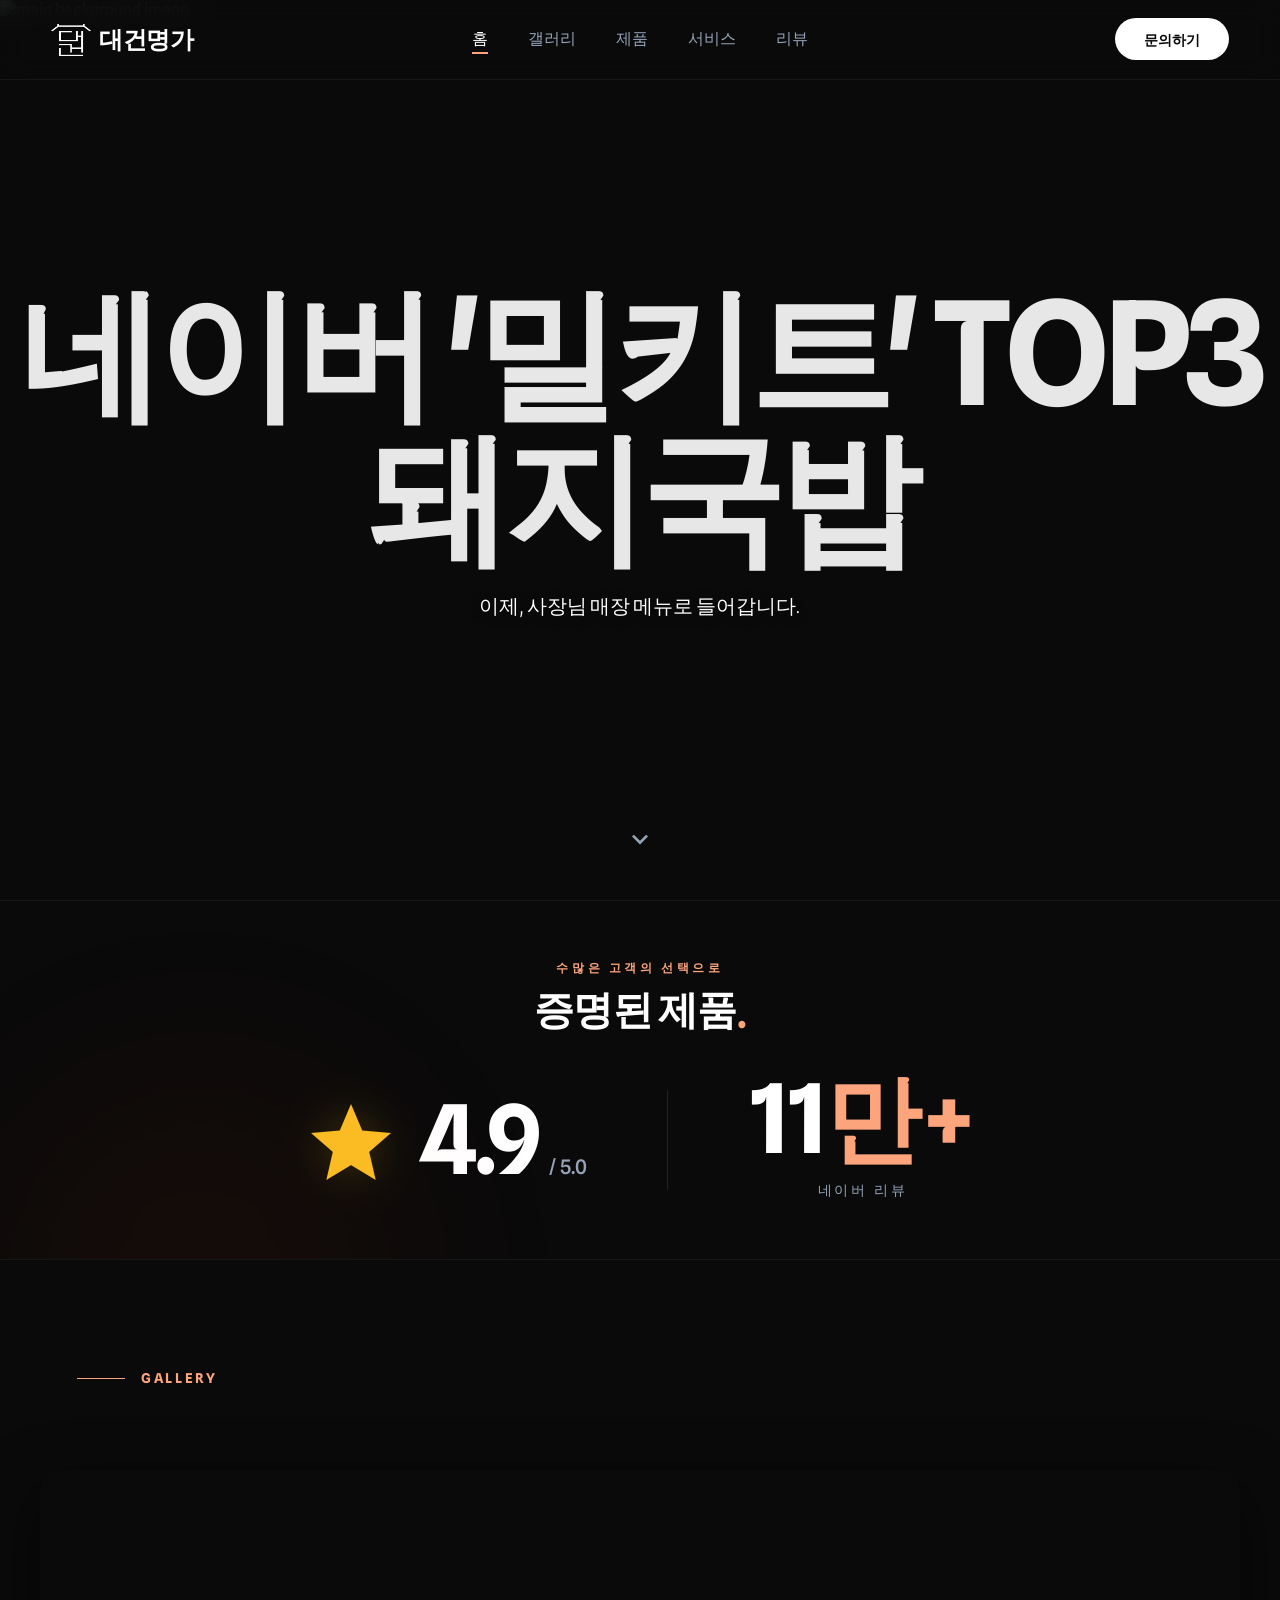
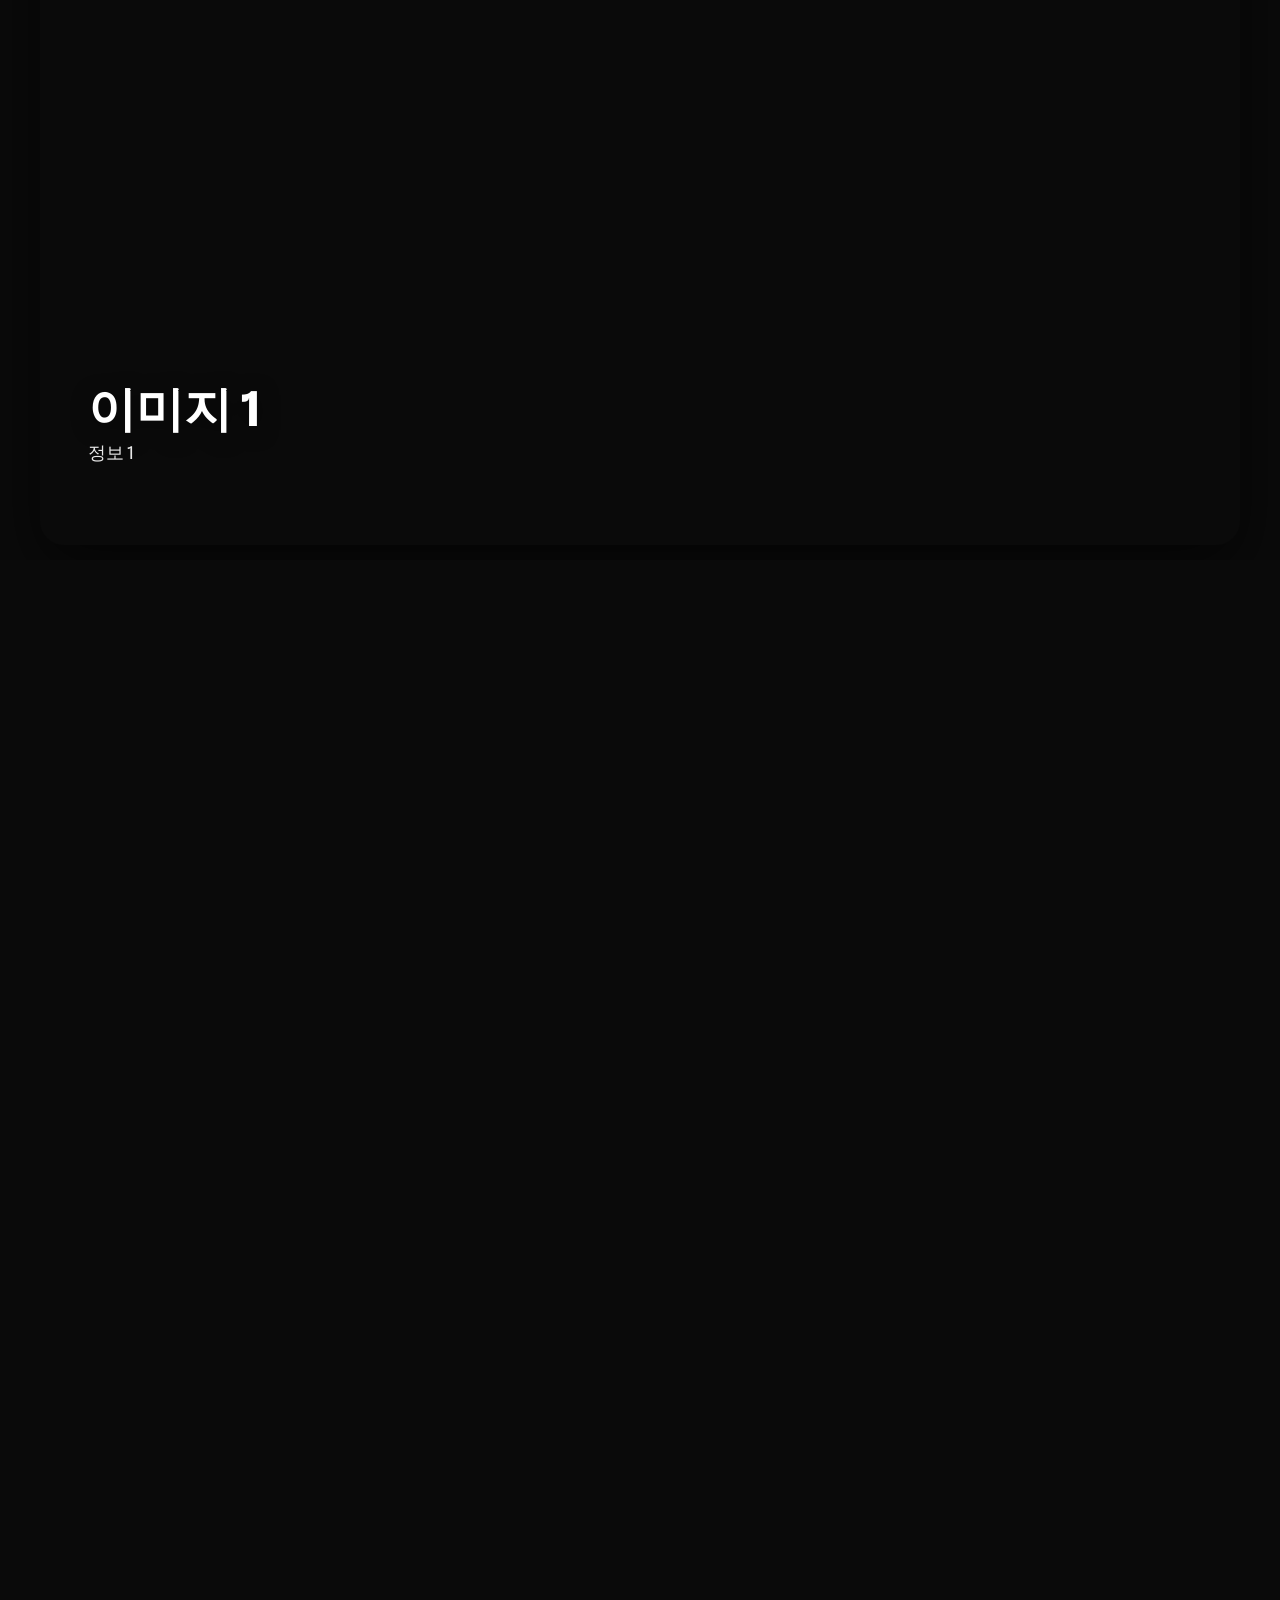
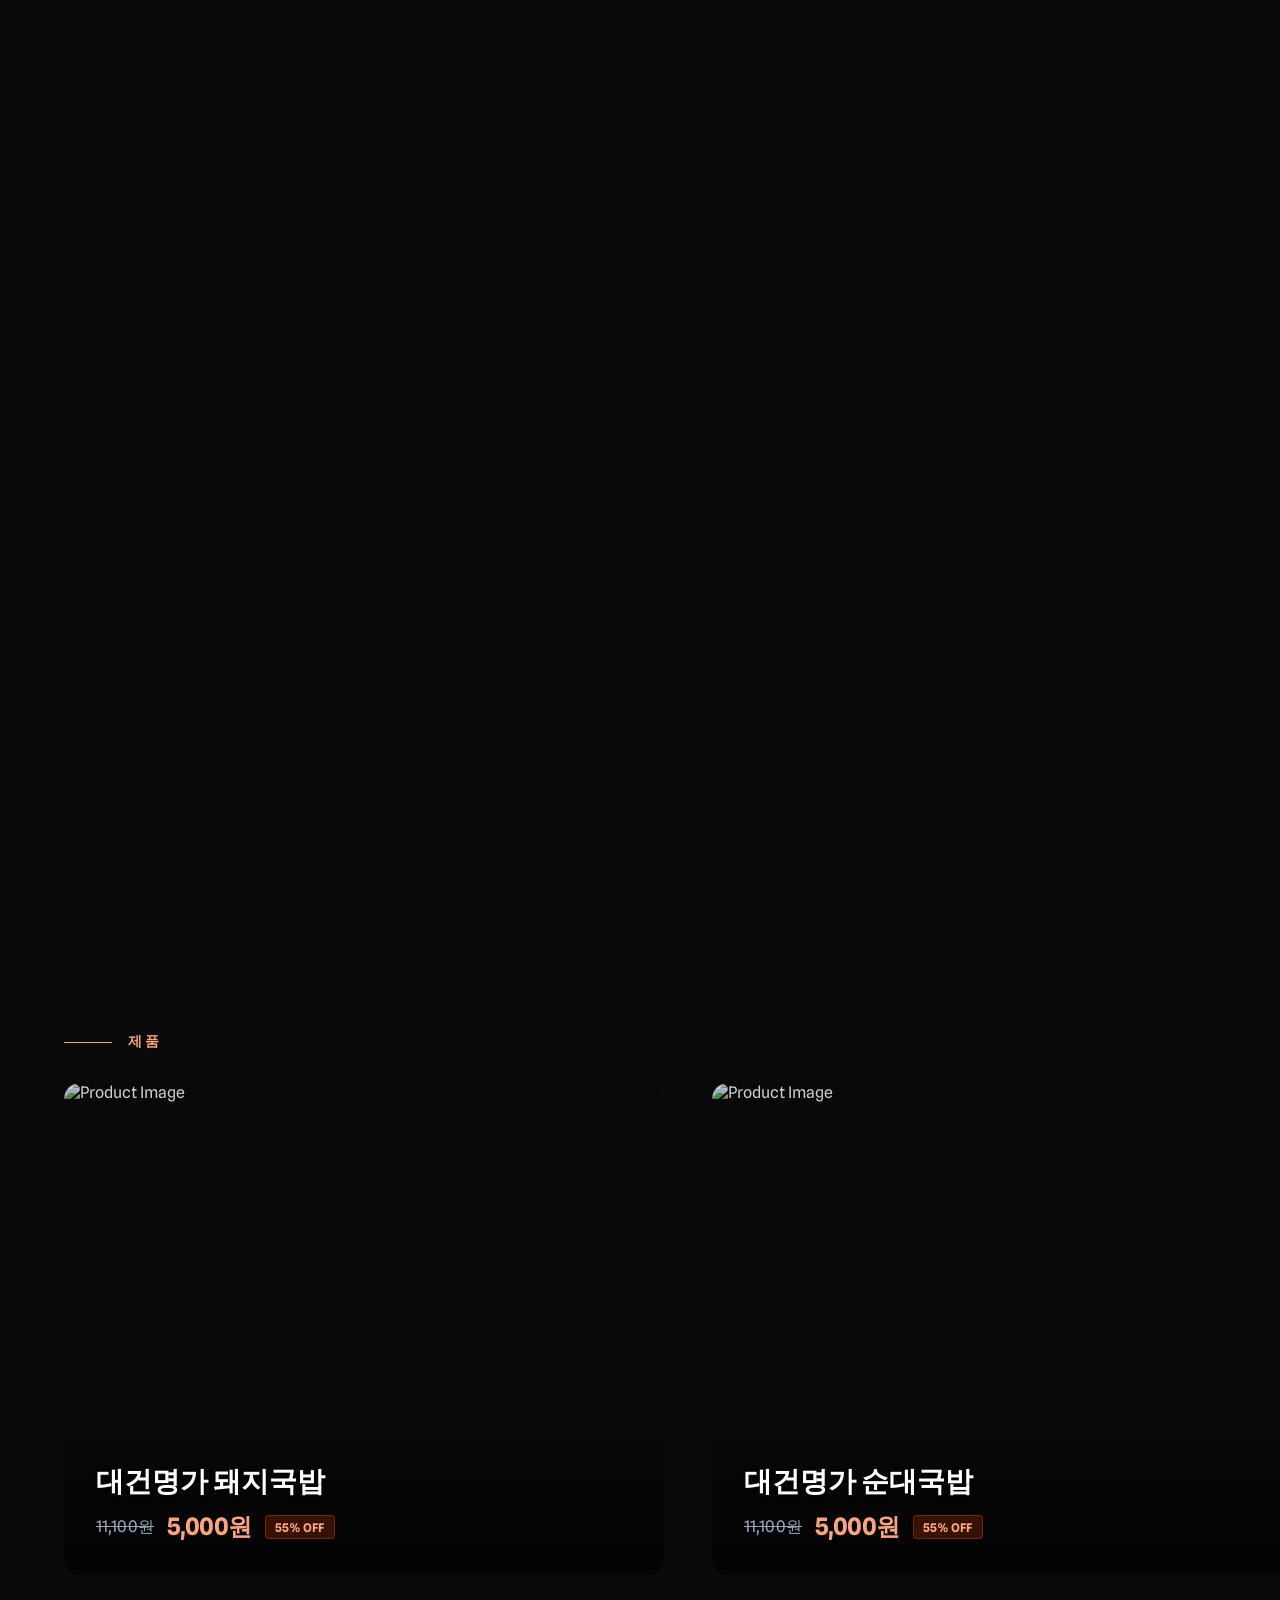
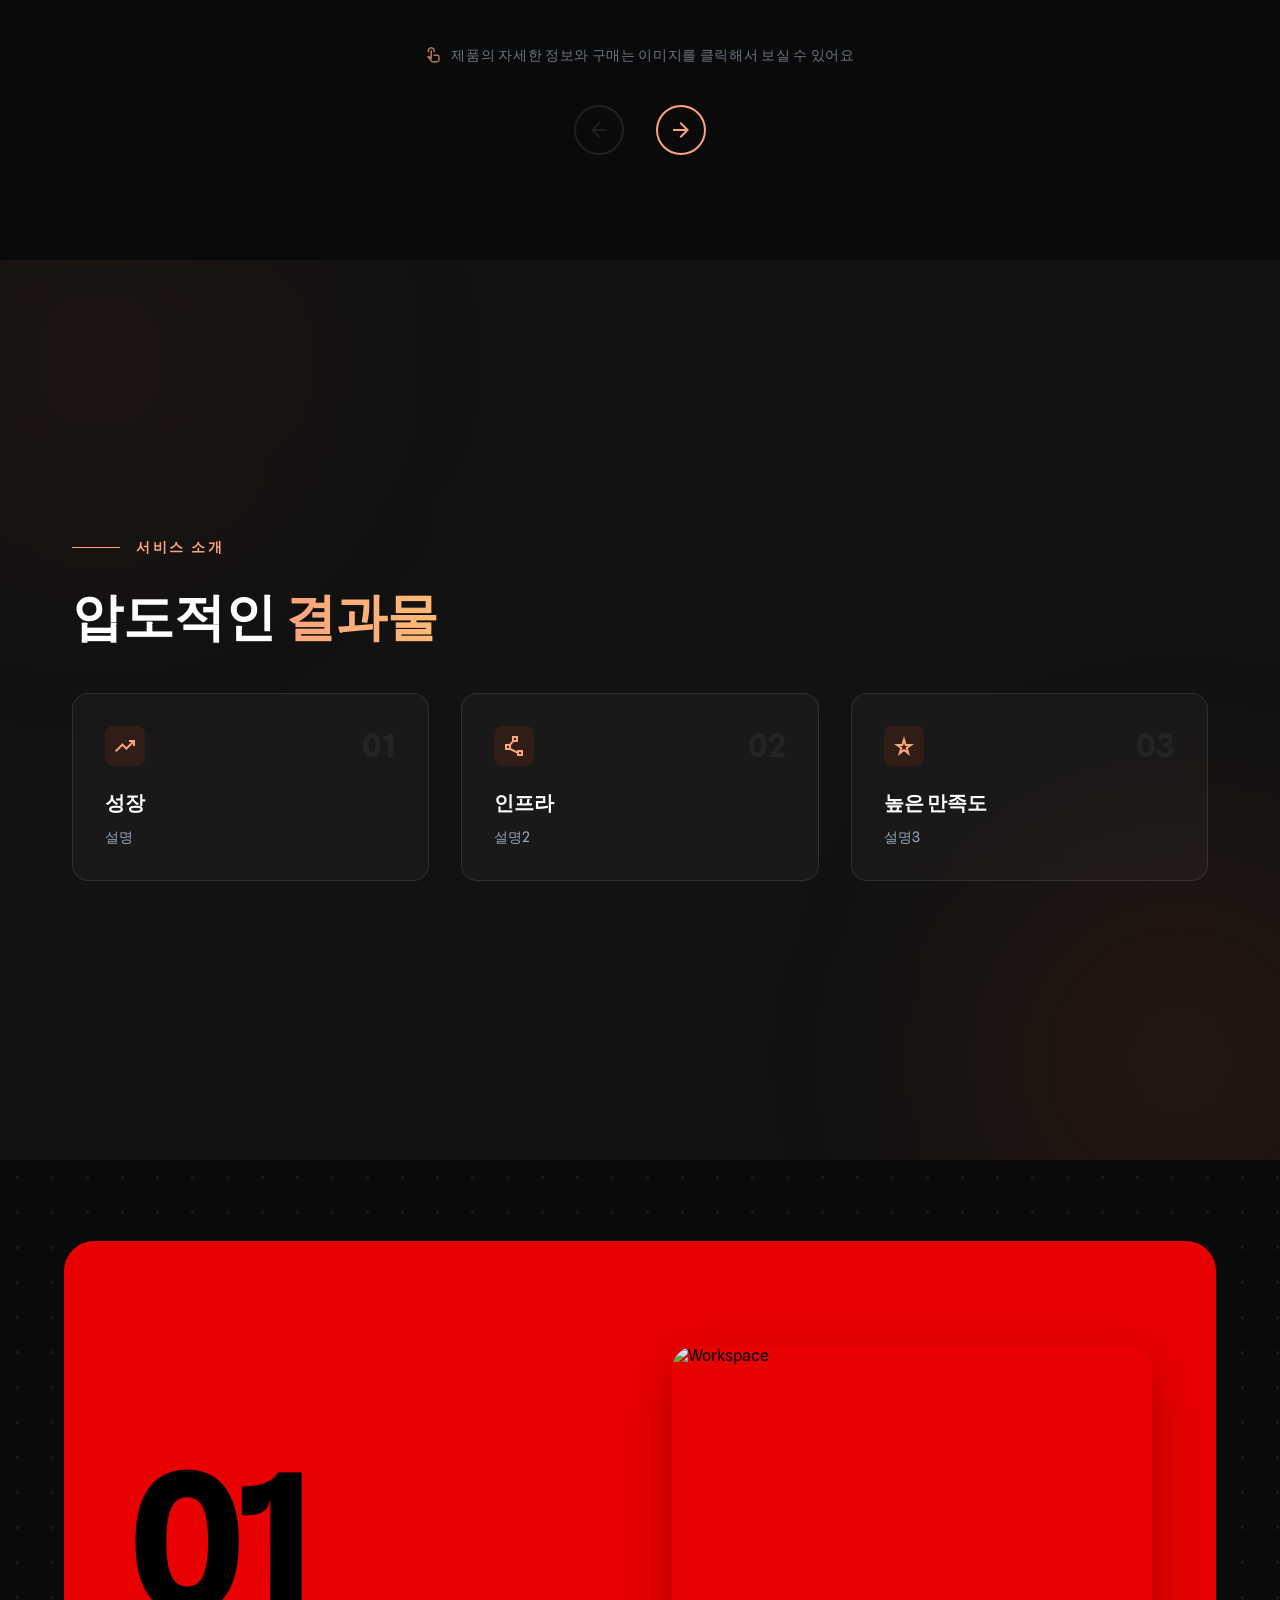
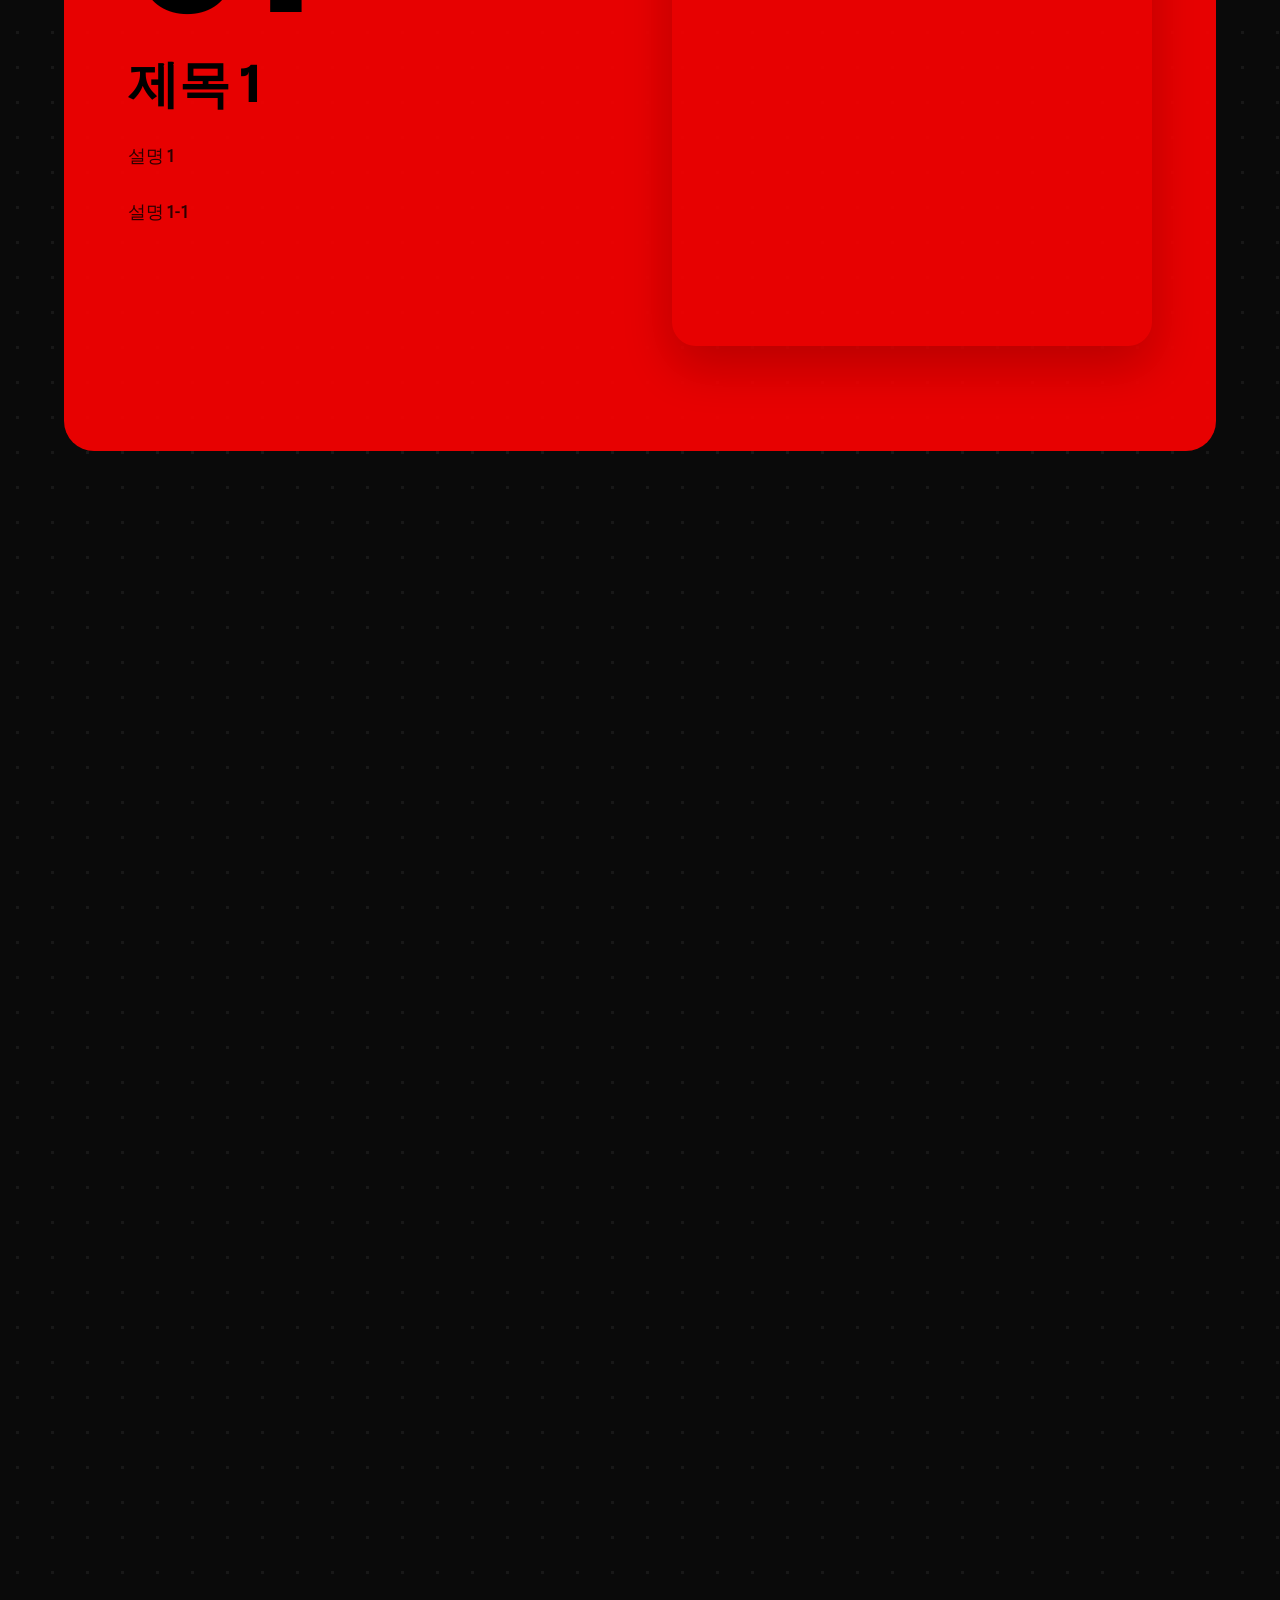
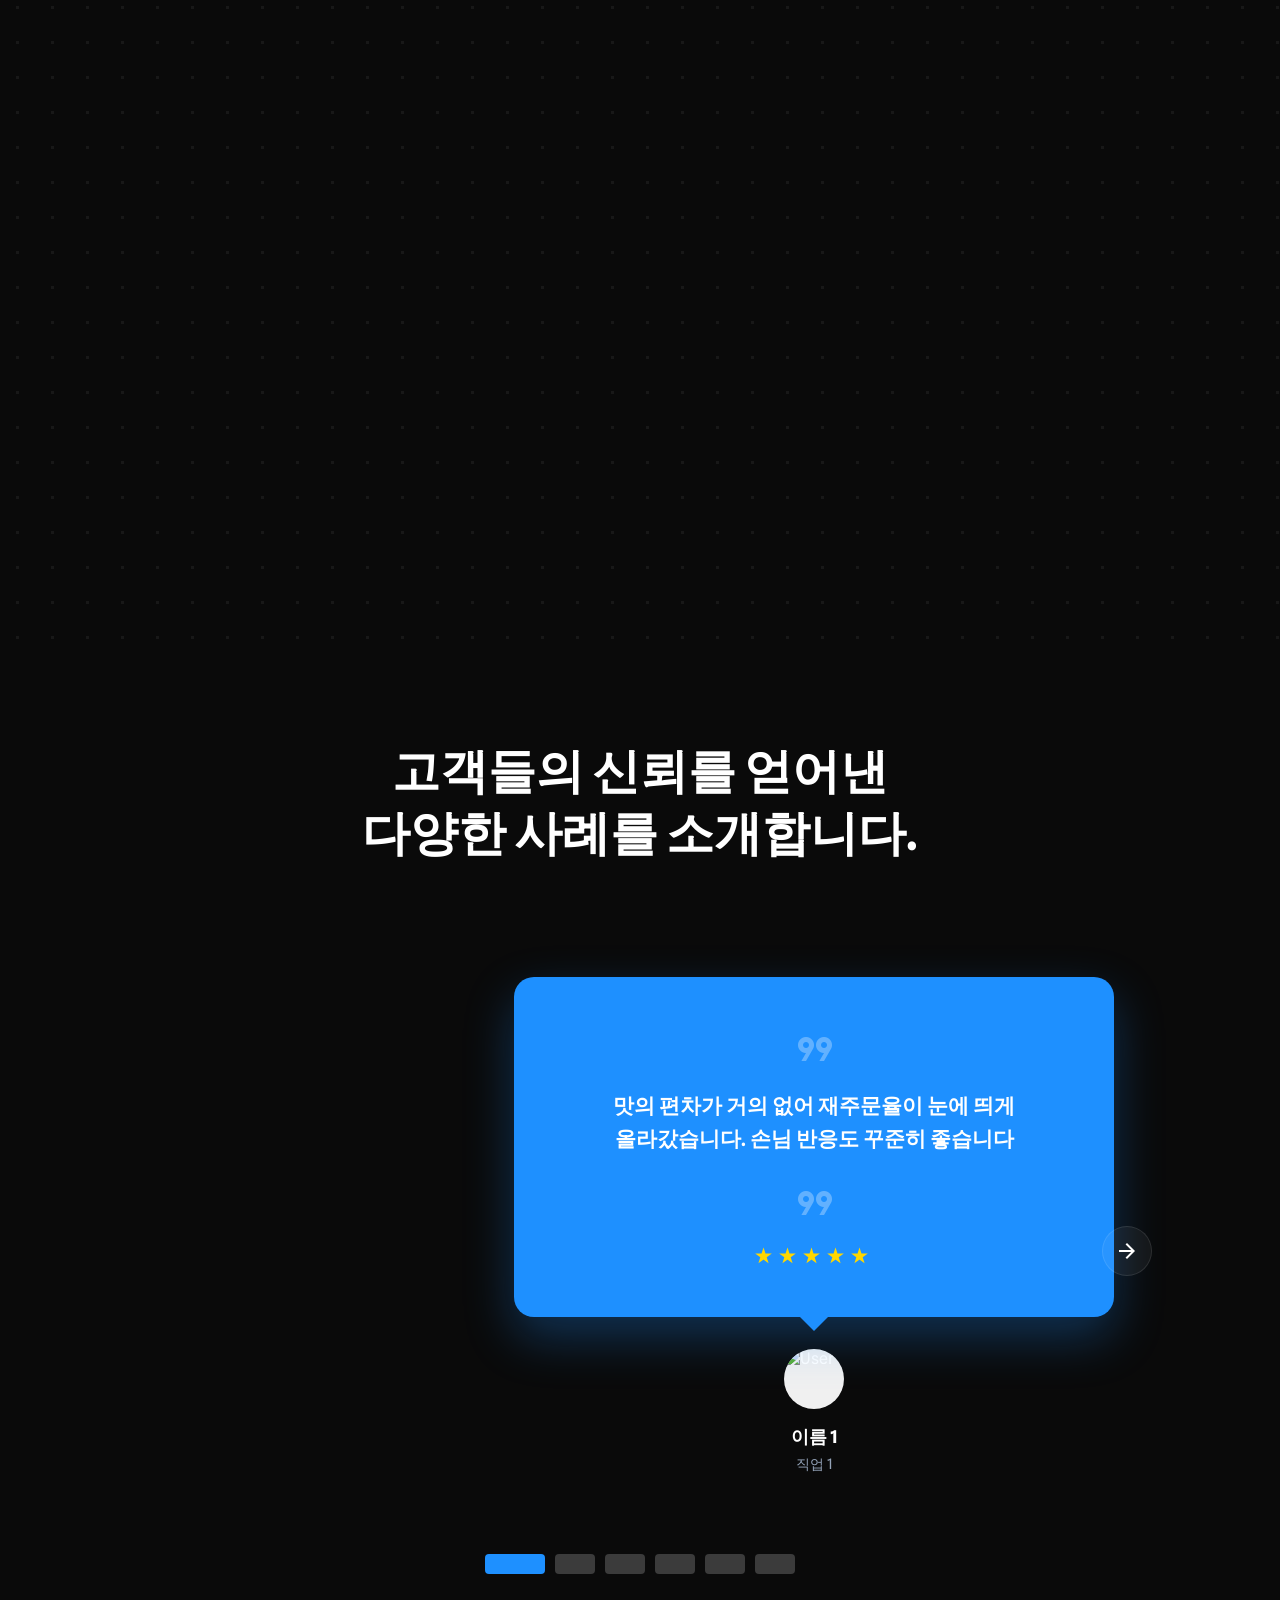
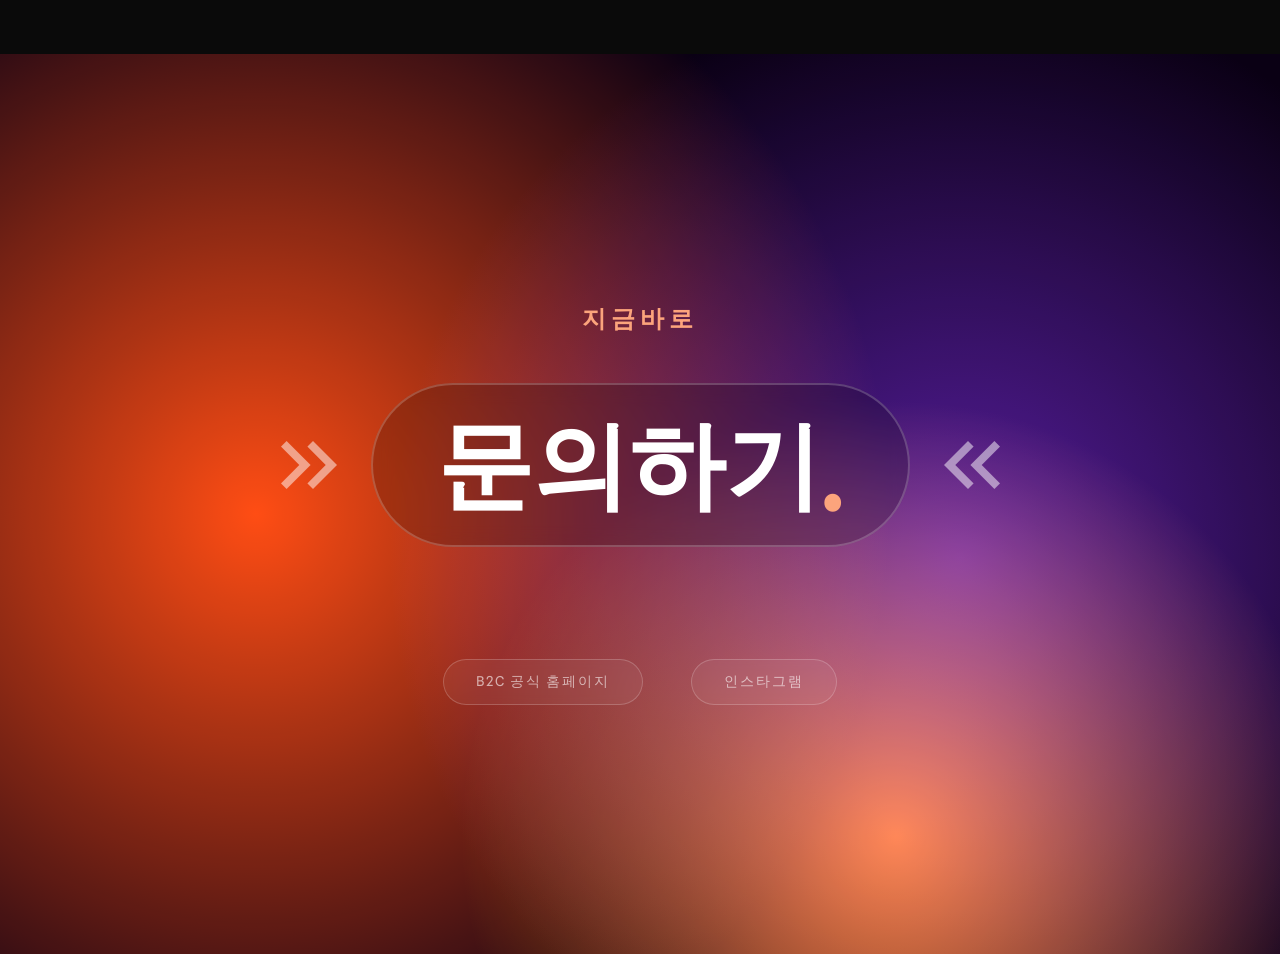
==== commit 42d4d90e: "Change service 2 mobile layout, gallery minor adjustment" ====
--- a/index.html
+++ b/index.html
@@ -4,18 +4,18 @@
     <meta charset="UTF-8">
     <meta name="viewport" content="width=device-width, initial-scale=1.0">
     <title>대건명가 B2B 홈페이지</title>
-    <link rel="icon" type="image/jpg" href="favicon.jpg">
+    <link rel="icon" type="image/jpg" href="Assets/favicon.jpg">
     <link href="https://fonts.googleapis.com/css2?family=Spline+Sans:wght@300;400;500;600;700;800&display=swap" rel="stylesheet">
     <link href="https://fonts.googleapis.com/css2?family=Material+Symbols+Outlined:wght,FILL@100..700,0..1&display=swap" rel="stylesheet">
-    <link rel="stylesheet" href="index.css">
-    <script src="script.js"></script>
+    <link rel="stylesheet" href="css/index.css">
+    <script src="js/script.js"></script>
 </head>
 <body>
     <div class="custom-cursor"></div>
 
     <header class="navbar">
         <div class="nav-brand">
-            <image src="logo.jpg" alt="logo" style="width: 40px; height: 40px; margin-right: 8px; filter: invert(100%)">
+            <image src="Assets/logo.jpg" alt="logo" style="width: 40px; height: 40px; margin-right: 8px; filter: invert(100%)">
             <span class="brand-text">대건명가</span> 
         </div>
 
@@ -144,7 +144,7 @@
                     <div class="price-wrapper">
                         <span class="original-price">11,100원</span>
                         <span class="discount-price">5,000원</span>
-                        <span class="discount-badge"></span>
+                        <span class="discount-badge"></span> <!-- 자동으로 할인율 계산됨 -->
                     </div>
                 </div>
             </a>
@@ -159,7 +159,7 @@
                     <div class="price-wrapper">
                         <span class="original-price">11,100원</span>
                         <span class="discount-price">5,000원</span>
-                        <span class="discount-badge">55% OFF</span>
+                        <span class="discount-badge"></span>
                     </div>
                 </div>
             </a>
@@ -174,7 +174,7 @@
                     <div class="price-wrapper">
                         <span class="original-price">11,100원</span>
                         <span class="discount-price">5,000원</span>
-                        <span class="discount-badge">55% OFF</span>
+                        <span class="discount-badge"></span>
                     </div>
                 </div>
             </a>
--- a/css/index.css
+++ b/css/index.css
@@ -0,0 +1,1497 @@
+:root {
+    --primary: #fca47c;
+    --bg-dark: #0a0a0a;
+    --surface-dark: #121212;
+    --text-white: #ffffff;
+    --text-muted: #94a3b8;
+    --font-main: 'Spline Sans', sans-serif;
+    --easing: cubic-bezier(0.25, 1, 0.5, 1);
+}
+
+* {
+    box-sizing: border-box;
+    margin: 0;
+    padding: 0;
+}
+
+html {
+    scroll-behavior: smooth;
+}
+
+body {
+    background-color: var(--bg-dark);
+    color: var(--text-white);
+    font-family: var(--font-main);
+    overflow-x: clip;
+    width: 100%;
+    scroll-behavior: smooth;
+}
+
+body, p, h1, h2, h3, h4, h5, h6 {
+    word-break: keep-all; 
+    overflow-wrap: break-word; 
+}
+
+a {
+    text-decoration: none;
+    color: inherit;
+}
+
+/* --- 유틸리티 & 효과 --- */
+
+.custom-cursor {
+    display: none;
+    width: 40px;
+    height: 40px;
+    border: 2px solid var(--primary);
+    border-radius: 50%;
+    position: fixed;
+    pointer-events: none;
+    z-index: 9999;
+    transform: translate(-50%, -50%);
+    transition: width 0.3s var(--easing), height 0.3s var(--easing), background-color 0.3s, border-color 0.3s;
+    opacity: 0;
+}
+
+@media (hover: hover) {
+    * {
+        cursor: none;
+    }
+    .custom-cursor { 
+        display: block; 
+        opacity: 0; 
+    }
+}
+
+.material-symbols-outlined {
+    font-variation-settings: 'FILL' 0, 'wght' 400, 'GRAD' 0, 'opsz' 24;
+}
+
+.no-scrollbar::-webkit-scrollbar { display: none; }
+.no-scrollbar { -ms-overflow-style: none; scrollbar-width: none; }
+
+@keyframes fadeInUp {
+    from { opacity: 0; transform: translateY(20px); }
+    to { opacity: 1; transform: translateY(0); }
+}
+
+@keyframes bounce {
+    0%, 100% { transform: translateY(0); }
+    50% { transform: translateY(10px); }
+}
+
+/* --- Navbar --- */
+
+.navbar {
+    position: fixed;
+    top: 0;
+    left: 0;
+    width: 100%;
+    height: 80px;
+    display: flex;
+    align-items: center;
+    justify-content: space-between;
+    padding: 0 4%;
+    z-index: 1000;
+    background: rgba(10, 10, 10, 0.8); 
+    backdrop-filter: blur(12px); 
+    border-bottom: 1px solid rgba(255, 255, 255, 0.05);
+    transition: transform 0.3s ease;
+}
+
+.nav-brand {
+    display: flex;
+    align-items: center;
+    justify-content: center;
+    font-size: 1.5rem;
+    font-weight: 800;
+    letter-spacing: -0.02em;
+    color: var(--text-white);
+    flex-shrink: 0;
+}
+
+.nav-menu {
+    display: flex;
+    gap: 2.5rem;
+    position: absolute;
+    left: 50%;
+    transform: translateX(-50%);
+}
+
+.nav-link {
+    font-size: 1rem;
+    font-weight: 500;
+    color: var(--text-muted);
+    position: relative;
+    transition: color 0.3s ease;
+}
+
+.nav-link:hover,
+.nav-link.active {
+    color: var(--text-white);
+}
+
+.nav-link::after {
+    content: '';
+    position: absolute;
+    bottom: -4px;
+    left: 0;
+    width: 0;
+    height: 2px;
+    background-color: var(--primary);
+    transition: width 0.3s var(--easing);
+}
+
+.nav-link:hover::after,
+.nav-link.active::after {
+    width: 100%;
+}
+
+.get-started-btn {
+    background-color: var(--text-white);
+    color: var(--bg-dark);
+    padding: 0.8rem 1.8rem;
+    border-radius: 9999px; 
+    font-weight: 700;
+    font-size: 0.9rem;
+    transition: transform 0.2s, background-color 0.2s, opacity 0.3s ease;
+    white-space: nowrap;
+}
+
+.get-started-btn:hover {
+    transform: scale(1.5);
+    background-color: var(--primary);
+    color: white;
+}
+
+@media (max-width: 900px) {
+    .nav-menu {
+        display: none; 
+    }
+}
+
+/* --- 섹션 --- */
+
+section {
+    width: 100%;
+    height: 100vh;
+    position: relative;
+    overflow: hidden;
+}
+
+/* HOME SECTION */
+#home {
+    display: flex;
+    align-items: center;
+    justify-content: center;
+    position: relative;
+}
+
+.hero-bg {
+    position: absolute;
+    inset: 0;
+    z-index: 0;
+}
+
+.hero-bg img {
+    width: 100%;
+    height: 100%;
+    object-fit: cover;
+    opacity: 0.6;
+}
+
+.hero-gradient {
+    position: absolute;
+    inset: 0;
+    background: linear-gradient(to bottom, rgba(10, 10, 10, 0.4), rgba(10, 10, 10, 0.7), var(--bg-dark));
+}
+
+.hero-content {
+    position: relative;
+    z-index: 10;
+    text-align: center;
+    padding: 0 1rem;
+}
+
+.hero-title {
+    font-size: clamp(4rem, 15vw, 9rem);
+    font-weight: 900;
+    letter-spacing: -0.05em;
+    color: rgba(255,255,255,0.9);
+    mix-blend-mode: overlay;
+    line-height: 1;
+}
+
+.hero-subtitle {
+    margin-top: 1.5rem;
+    font-size: 1.25rem;
+    color: var(--text-white);
+    font-weight: 300;
+    max-width: 600px;
+    margin-left: auto;
+    margin-right: auto;
+    text-shadow: 0 2px 10px rgba(0,0,0,0.5);
+}
+
+.scroll-indicator {
+    position: absolute;
+    width: max-content;
+    bottom: 2.5rem;
+    left: 50%;
+    transform: translateX(-50%);
+    z-index: 10;
+    color: var(--text-muted);
+    animation: bounce 2s infinite;
+}
+
+/* --- 스탯 섹션 --- */
+.stats-banner {
+    width: 100%;
+    height: 40vh;
+    min-height: 300px;
+    position: relative;
+    display: flex;
+    align-items: center;
+    justify-content: center;
+    background-color: rgb(10, 10, 10);
+    overflow: hidden;
+    border-top: 1px solid rgba(255,255,255,0.05);
+    border-bottom: 1px solid rgba(255,255,255,0.05);
+}
+
+.stats-banner .glow-blob {
+    z-index: 0; 
+}
+
+.stats-content-col {
+    display: flex;
+    flex-direction: column;
+    align-items: center;
+    justify-content: center;
+    gap: 3rem; 
+    position: relative;
+    z-index: 10;
+    width: 100%;
+}
+
+.stats-header {
+    text-align: center;
+    width: 100%;
+    opacity: 0;
+    transform: translateY(20px);
+    animation: fadeInUp 0.8s ease forwards 0.2s; 
+}
+
+.proven-badge {
+    display: block;
+    font-size: 0.75rem;
+    font-weight: 700;
+    letter-spacing: 0.3em;
+    color: var(--primary);
+    margin-bottom: 0.5rem;
+}
+
+.proven-title {
+    font-size: clamp(1.5rem, 4vw, 2.5rem); 
+    font-weight: 700;
+    color: white;
+    margin: 0;
+    letter-spacing: -0.02em;
+    line-height: 1.2;
+}
+
+.stats-container {
+    display: flex;
+    align-items: center;
+    justify-content: center;
+    gap: 5rem;
+    width: 100%;
+}
+
+.stats-container {
+    display: flex;
+    align-items: center;
+    justify-content: center;
+    gap: 5rem;
+    z-index: 10; 
+    position: relative;
+    width: 100%;
+}
+
+/* 좌측 별점 */
+.star-rating-lockup {
+    display: flex;
+    align-items: center;
+    gap: 1.5rem; 
+}
+
+.big-star-icon {
+    font-size: clamp(4rem, 8vw, 6rem);
+    color: #fbbf24;
+    font-variation-settings: 'FILL' 1;
+    filter: drop-shadow(0 0 20px rgba(251, 191, 36, 0.2));
+    animation: floatStar 3s ease-in-out infinite;
+}
+
+@keyframes floatStar {
+    0%, 100% { transform: translateY(0); }
+    50% { transform: translateY(-10px); }
+}
+
+.rating-text-stack {
+    display: flex;
+    flex-direction: column;
+}
+
+.number-row {
+    display: flex;
+    align-items: baseline;
+    line-height: 0.8;
+}
+
+.stat-big-number {
+    font-size: clamp(4rem, 8vw, 6rem);
+    font-weight: 800;
+    color: white;
+    letter-spacing: -0.03em;
+}
+
+.max-score {
+    font-size: 1.25rem;
+    color: var(--text-muted);
+    font-weight: 500;
+    margin-left: 10px;
+}
+
+/* --- 우측 리뷰 --- */
+.review-lockup {
+    text-align: center;
+}
+
+.accent-k {
+    font-size: clamp(4rem, 8vw, 6rem);
+    font-weight: 800;
+    color: var(--primary);
+    line-height: 0.8;
+}
+
+.stat-label {
+    font-size: 0.9rem;
+    letter-spacing: 0.2em;
+    color: var(--text-muted);
+    margin-top: 1.5rem;
+}
+
+/* --- 칸막이 --- */
+.stat-divider {
+    width: 1px;
+    height: 100px;
+    background: rgba(255,255,255,0.1);
+}
+
+/* 모바일 설정 */
+@media (max-width: 768px) {
+    .stats-banner {
+        height: auto;
+        padding: 4rem 0;
+    }
+
+    .stats-content-col {
+        gap: 2rem;
+    }
+    
+    .stats-container {
+        flex-direction: column; 
+        gap: 2rem; 
+    }
+    
+    .stat-divider {
+        width: 80px;
+        height: 1px;
+    }
+
+    .star-rating-lockup {
+        gap: 1rem;
+    }
+}
+
+/* --- 갤러리 섹션 --- */
+#gallery {
+    height: 500vh;
+    position: relative;
+    padding: 0;
+    background-color: var(--bg-dark);
+    overflow: visible;
+}
+
+.gallery-sticky-wrapper {
+    position: -webkit-sticky;
+    position: sticky;
+    top: 0;
+    width: 100%;
+    height: 100vh;
+    overflow: hidden;
+    perspective: 1000px;
+    -webkit-perspective: 1000px;
+}
+
+#gallery .section-header {
+    position: absolute;
+    top: 110px;           
+    left: 1%;             
+    right: auto;          
+    margin: 0;
+    z-index: 100;
+    flex-direction: row;
+    justify-content: flex-start;
+    gap: 1rem;
+}
+
+.gallery-track {
+    width: 100%;
+    height: 100%;
+    position: relative;
+    display: flex;
+    justify-content: center;
+    align-items: center;
+    padding-top: 100px; 
+    box-sizing: border-box;
+}
+
+.gallery-track .item {
+    position: absolute;
+    bottom: 15px;
+    width: 95%;
+    max-width: 1200px;
+    height: 75%;     
+    border-radius: 24px;
+    background-size: cover;
+    background-position: center;
+    transition: all 0.8s cubic-bezier(0.2, 0.8, 0.2, 1);
+    box-shadow: 0 20px 60px rgba(0, 0, 0, 0.6);
+    opacity: 0;
+    transform: translate3d(0, 100px, -100px);
+    transform-style: preserve-3d;
+    z-index: 0;
+}
+
+.gallery-track .item.active {
+    opacity: 1;
+    z-index: 10;
+    transform: translate3d(0, 0, 0) scale(1) rotate(0deg);
+    filter: brightness(1);
+}
+
+.gallery-track .item.prev {
+    opacity: 0;
+    z-index: 5;
+    transform: translate3d(0, -120%, 0) rotate(-5deg) scale(0.9);
+    filter: blur(5px);
+}
+
+.gallery-track .item.next {
+    opacity: 1; 
+    z-index: 1;
+    transform: translate3d(0, 40px, -100px) scale(0.9); 
+    filter: brightness(0.4); 
+}
+
+.gallery-track .item.waiting {
+    opacity: 0;
+    transform: translate3d(0, 200px, -200px) scale(0.8);
+    z-index: 0;
+}
+
+.gallery-track .item .content {
+    position: absolute;
+    bottom: 3rem;
+    left: 3rem;
+    color: white;
+    z-index: 20;
+    width: 80%;
+    opacity: 0;
+    transform: translateY(30px);
+    transition: all 0.5s ease 0.1s; 
+}
+
+.gallery-track .item.active .content {
+    opacity: 1;
+    transform: translateY(0);
+    transition-delay: 0.4s;
+}
+
+.content .name { 
+    font-size: 3rem; 
+    font-weight: 800; 
+    line-height: 1;
+    margin-bottom: 0.5rem;
+    text-shadow: 0 4px 20px rgba(0,0,0,0.5);
+}
+
+.content .des { 
+    font-size: 1.1rem; 
+    margin-bottom: 2rem; 
+    color: rgba(255, 255, 255, 0.9); 
+}
+
+.content button {
+    padding: 14px 32px;
+    background: white;
+    color: black;
+    border: none;
+    border-radius: 100px;
+    font-weight: 700;
+    font-size: 0.95rem;
+    transition: transform 0.2s, background-color 0.2s;
+    pointer-events: auto;
+}
+
+.content button:hover {
+    background: var(--primary);
+    color: white;
+    transform: scale(1.05);
+}
+
+@media (max-width: 768px) {
+    #gallery {
+        height: 600vh;
+        margin-bottom: 4rem;
+    }
+    .gallery-track .item {
+        width: 95%;
+        height: 79%;
+    }
+    .gallery-track .item .content {
+        bottom: 25%;
+    }
+    #gallery .section-header {
+        top: 90px; 
+    }
+}
+
+/* 제품 섹션 */
+#work {
+    display: flex;
+    flex-direction: column;
+    justify-content: center;
+    background-color: #0a0a0a;
+    padding: 3rem 0;
+    min-height: 100vh;
+    box-sizing: border-box;
+}
+
+.section-header {
+    padding: 0 clamp(2rem, 5vw, 6rem);
+    margin-bottom: 2rem;
+    display: flex;
+    align-items: center;
+    gap: 1rem;
+}
+
+.line-accent {
+    width: 3rem;
+    height: 1px;
+    background-color: var(--primary);
+}
+
+.section-title-small {
+    font-size: 0.85rem;
+    font-weight: 700;
+    letter-spacing: 0.2em;
+    color: var(--primary);
+    text-transform: uppercase;
+}
+
+.work-carousel {
+    width: 100%;
+    height: 60vh;
+    display: flex;
+    gap: 3rem;
+    padding: 0 clamp(2rem, 5vw, 6rem);
+    overflow-x: auto;
+    align-items: center;
+    padding-bottom: 3rem;
+    -webkit-overflow-scrolling: touch;
+}
+
+.work-carousel::-webkit-scrollbar {
+    display: none; 
+}
+
+.project-card {
+    flex-shrink: 0;
+    width: 80vw;
+    height: 100%;
+    position: relative;
+    border-radius: 1rem;
+    overflow: hidden;
+    transition: transform 0.3s;
+}
+
+.project-card img {
+    width: 100%;
+    height: 100%;
+    object-fit: cover;
+    transition: transform 0.7s var(--easing);
+}
+
+.project-card:hover img {
+    transform: scale(1.1);
+}
+
+.card-overlay {
+    position: absolute;
+    inset: 0;
+    background: rgba(0,0,0,0.2);
+    transition: background 0.5s;
+}
+
+.project-card:hover .card-overlay {
+    background: rgba(0,0,0,0.05);
+}
+
+.card-info {
+    position: absolute;
+    bottom: 0;
+    left: 0;
+    width: 100%;
+    padding: 2rem;
+    background: linear-gradient(to top, rgba(0,0,0,0.6) 10%, rgba(0,0,0,0.5) 50%, transparent 100%);
+    display: flex;
+    flex-direction: column;
+    justify-content: flex-end;
+    gap: 0.5rem;
+}
+
+.product-name {
+    font-size: 1.75rem;
+    font-weight: 700;
+    color: white;
+    margin: 0;
+    line-height: 1.2;
+    text-shadow: 0 2px 4px rgba(0,0,0,0.5);
+}
+
+.price-wrapper {
+    display: flex;
+    align-items: center;
+    gap: 0.8rem;
+    margin-top: 0.25rem;
+}
+
+.original-price {
+    font-size: 1rem;
+    color: var(--text-muted); 
+    text-decoration: line-through;
+    font-weight: 400;
+}
+
+.discount-price {
+    font-size: 1.5rem;
+    font-weight: 800;
+    color: var(--primary); 
+    letter-spacing: -0.02em;
+}
+
+.discount-badge {
+    background: rgba(255, 77, 0, 0.2);
+    color: var(--primary);
+    font-size: 0.75rem;
+    font-weight: 700;
+    padding: 0.2rem 0.6rem;
+    border-radius: 4px;
+    border: 1px solid rgba(255, 77, 0, 0.3);
+}
+
+.project-card:hover .card-info img{
+    transform: translateY(-5px);
+    transition: transform 0.3s ease;
+}
+
+.click-disclaimer {
+    text-align: center;
+    font-size: 0.85rem;
+    color: var(--text-muted); 
+    margin-top: 1.5rem;       
+    margin-bottom: 0.5rem;    
+    display: flex;
+    align-items: center;
+    justify-content: center;
+    gap: 0.5rem;
+    opacity: 0.7;
+    letter-spacing: 0.05em;
+    animation: floatStar 3s infinite ease-in-out;
+}
+
+.click-disclaimer .icon-small {
+    font-size: 1.1rem;
+    color: var(--primary); 
+}
+
+@media (max-width: 768px) {
+    .project-card {
+        width: 78vw;
+    }
+    .click-disclaimer {
+        font-size: 0.75rem;
+        margin-top: 1rem;
+    }
+}
+
+/* ---  제품 캐러센 스크롤 버튼 --- */
+.carousel-nav {
+    display: flex;
+    justify-content: center;
+    gap: 2rem;
+    margin-top: 2rem;
+    padding-bottom: 2rem;
+}
+
+.nav-btn {
+    background: transparent;
+    border: 2px solid var(--primary); 
+    color: var(--primary);
+    width: 50px;
+    height: 50px;
+    border-radius: 50%;
+    font-size: 1.5rem;
+    display: flex;
+    align-items: center;
+    justify-content: center;
+    transition: all 0.3s ease;
+    z-index: 20;
+}
+
+.nav-btn:hover {
+    background: var(--primary);
+    color: var(--bg-dark); 
+    transform: scale(1.1);
+}
+
+.nav-btn:disabled {
+    opacity: 0.3;
+    cursor: not-allowed;
+    border-color: #555;
+    color: #555;
+}
+
+/* 서비스 섹션 */
+#services {
+    background-color: var(--surface-dark);
+    display: flex;
+    flex-direction: column;
+    align-items: center;
+    justify-content: center;
+}
+
+.glow-blob {
+    position: absolute;
+    width: 400px;
+    height: 400px;
+    border-radius: 50%;
+    filter: blur(120px);
+    z-index: 0;
+}
+.glow-top { top: -100px; left: -100px; background: rgba(255, 77, 0, 0.05); }
+.glow-bottom { bottom: -100px; right: -100px; background: rgba(255, 77, 0, 0.1); }
+
+.services-container {
+    max-width: 1200px;
+    width: 100%;
+    padding: 0 2rem;
+    position: relative;
+    z-index: 10;
+}
+
+.big-heading {
+    font-size: clamp(2rem, 4vw, 3.5rem);
+    font-weight: 700;
+    line-height: 1.1;
+    margin-top: 1.5rem;
+    margin-bottom: 3rem;
+}
+
+.gradient-text {
+    background: linear-gradient(to right, var(--primary), #fdba74);
+    background-clip: text;              
+    -webkit-background-clip: text;      
+    text-fill-color: transparent;       
+    -webkit-text-fill-color: transparent; 
+}
+
+
+.services-grid {
+    display: grid;
+    grid-template-columns: repeat(1, 1fr);
+    gap: 2rem;
+}
+
+.service-card {
+    background: rgba(255,255,255,0.03);
+    border: 1px solid rgba(255,255,255,0.1);
+    backdrop-filter: blur(10px);
+    padding: 2rem;
+    border-radius: 1rem;
+    transition: transform 0.3s, border-color 0.3s;
+    display: flex;
+    flex-direction: column;
+    gap: 1.5rem;
+}
+
+.service-card:hover {
+    transform: translateY(-5px);
+    border-color: rgba(255, 77, 0, 0.5);
+}
+
+.service-header {
+    display: flex;
+    justify-content: space-between;
+    align-items: flex-start;
+}
+
+.icon-box {
+    padding: 0.5rem;
+    background: rgba(255, 77, 0, 0.1);
+    border-radius: 0.5rem;
+    color: var(--primary);
+    display: flex;
+    align-items: center;
+    justify-content: center;
+}
+
+.service-num {
+    font-size: 2rem;
+    font-weight: 900;
+    color: rgba(255,255,255,0.05);
+    transition: color 0.3s;
+}
+
+.service-card:hover .service-num {
+    color: rgba(255, 77, 0, 0.2);
+}
+
+.service-title {
+    font-size: 1.25rem;
+    font-weight: 700;
+    margin-bottom: 0.5rem;
+}
+
+.service-desc {
+    font-size: 0.9rem;
+    color: var(--text-muted);
+    line-height: 1.6;
+}
+
+@media (max-width: 900px) {
+    #services {
+        padding: 3.5rem 0;
+        height: auto;
+    }
+}
+
+/* 서비스 2 섹션 */
+
+#horizontal-features {
+    background-color: var(--bg-dark);
+    background-image: radial-gradient(rgba(255, 255, 255, 0.06) 1.5px, transparent 1.5px);
+    background-size: 35px 35px;
+} 
+
+section#horizontal-features.horizontal-scroll-section {
+    height: 300vh; 
+    overflow: visible; 
+    padding: 0;
+}
+
+.sticky-container {
+    position: sticky;
+    top: 0;
+    height: 100vh;
+    width: 100%;
+    overflow: hidden; 
+}
+
+.horizontal-track {
+    display: flex;
+    height: 100%;
+    width: 300vw; 
+    will-change: transform;
+    gap: 5vw;
+}
+
+.h-panel {
+    width: 90vw;
+    height: 90vh;
+    margin-top: 9vh;
+    margin-left: 5vw;
+    display: flex;
+    align-items: center;
+    justify-content: center;
+    flex-shrink: 0;
+    border-radius: 30px;
+    overflow: hidden;
+}
+
+.panel-red { background-color: rgba(255, 0, 0, 0.9); color: #000; }
+.panel-yellow { background-color: rgba(255, 184, 0, 0.9); color: #000; }
+.panel-blue { background-color: rgba(30, 144, 255, 0.9); color: #000; }
+
+.panel-inner {
+    display: flex;
+    align-items: center;
+    justify-content: space-between;
+    max-width: 1400px;
+    width: 100%;
+    padding: 3rem clamp(2rem, 5vw, 6rem);
+    gap: 4rem;
+}
+
+.text-box {
+    flex: 1;
+    display: flex;
+    flex-direction: column;
+    justify-content: center;
+}
+
+.big-number {
+    font-size: clamp(8rem, 15vw, 15rem);
+    font-weight: 900;
+    line-height: 0.8;
+    letter-spacing: -0.05em;
+    margin-bottom: 2rem;
+    color: #000;
+}
+
+.panel-title {
+    font-size: clamp(2.5rem, 4vw, 3.5rem);
+    font-weight: 800;
+    margin-bottom: 1.5rem;
+    line-height: 1.3;
+    word-break: keep-all;
+}
+
+.panel-desc {
+    font-size: 1.1rem;
+    line-height: 1.6;
+    word-break: keep-all;
+    font-weight: 500;
+    opacity: 0.8;
+}
+
+.image-box {
+    flex: 1;
+    display: flex;
+    justify-content: flex-end;
+    align-items: center;
+}
+
+.image-box img {
+    width: 100%;
+    max-width: 600px;
+    max-height: 80vh;
+    height: auto;
+    aspect-ratio: 4/5;
+    object-fit: cover;
+    border-radius: 1.5rem;
+    box-shadow: 0 20px 50px rgba(0,0,0,0.2);
+}
+
+/* 모바일 반응형 처리 */
+@media (max-width: 900px) {
+    section#horizontal-features.horizontal-scroll-section {
+        height: auto;
+        padding: 2rem 1rem;
+    }
+    
+    .sticky-container {
+        position: relative;
+        height: auto;
+    }
+    
+    .horizontal-track {
+        flex-direction: column;
+        width: 100%; 
+        gap: 2rem; 
+        transform: none !important;
+    }
+    
+    .h-panel {
+        height: 100vh;
+        width: 100%;
+        margin-left: 0;
+        height: auto; 
+        border-radius: 30px;
+        overflow: hidden;
+    }
+    
+    .panel-inner {
+        flex-direction: column;
+        text-align: left;
+        gap: 2rem;
+        padding: 4rem 1.5rem;
+    }
+
+    .text-box {
+        width: 100%;
+    }
+    
+    .big-number {
+        text-align: center;
+        font-size: 6rem;
+        margin-bottom: 4rem;
+    }
+
+    .panel-title, .panel-desc {
+        width: 100%;
+        text-align: left;
+    }
+    
+    .image-box {
+        justify-content: center;
+        width: 100%;
+    }
+    
+    .image-box img {
+        width: 100%;
+        max-width: 100%;
+        aspect-ratio: 4/3;
+        object-fit: cover;
+    }
+}
+
+/* 리뷰 섹션 */
+
+#reviews {
+    position: relative;
+    display: flex;
+    flex-direction: column;
+    align-items: center;
+    justify-content: flex-start;
+    background-color: var(--bg-dark); 
+    padding: 5rem 0;
+    overflow: hidden;
+    min-height: 110vh;
+    height: auto;
+}
+
+.review-main-title {
+    font-size: clamp(2rem, 5vw, 3rem);
+    font-weight: 800;
+    text-align: center;
+    margin-bottom: 4rem;
+    line-height: 1.3;
+    color: white;
+}
+
+.review-carousel-container {
+    width: 100%;
+    max-width: 1400px;
+    position: relative;
+    display: flex;
+    flex-direction: column;
+    align-items: center;
+}
+
+.review-track {
+    display: flex;
+    overflow-x: hidden;
+    scroll-snap-type: x mandatory;
+    padding: 3rem 50vw 3rem 50vw;
+    gap: 4rem;
+    width: 100%;
+    -ms-overflow-style: none;
+    scrollbar-width: none;
+}
+.review-track::-webkit-scrollbar { display: none; }
+
+.review-slide {
+    flex-shrink: 0;
+    width: 600px; 
+    scroll-snap-align: center;
+    display: flex;
+    flex-direction: column;
+    align-items: center;
+    transition: all 0.5s ease;
+    opacity: 0.3;
+    transform: scale(0.8); 
+}
+
+.review-slide.active {
+    opacity: 1;
+    transform: scale(1);
+    z-index: 10;
+}
+
+.review-bubble {
+    background: transparent; 
+    padding: 3rem;
+    border-radius: 20px;
+    position: relative;
+    text-align: center;
+    transition: all 0.5s ease;
+    color: var(--text-muted); 
+    overflow: visible;
+}
+
+.review-slide.active .review-bubble {
+    background: #1e90ff; 
+    color: white;
+    box-shadow: 0 20px 50px rgba(30, 144, 255, 0.3);
+}
+
+.bubble-tail {
+    position: absolute;
+    bottom: -14px; 
+    left: 50%;
+    transform: translateX(-50%);
+    width: 0;
+    height: 0;
+    border-left: 15px solid transparent;
+    border-right: 15px solid transparent;
+    border-top: 15px solid #1e90ff;
+    opacity: 0;
+    transition: opacity 0.3s;
+    z-index: 1;
+}
+
+.review-slide.active .bubble-tail {
+    opacity: 1;
+}
+
+.quote-icon {
+    font-size: 3rem;
+    opacity: 0.3;
+    margin-bottom: 1rem;
+    display: block;
+}
+
+.review-text {
+    font-size: 1.3rem;
+    font-weight: 600;
+    line-height: 1.6;
+    margin-bottom: 1.5rem;
+    word-break: keep-all;
+}
+
+.review-stars {
+    color: #ffd700;
+    letter-spacing: 5px;
+    font-size: 1.2rem;
+}
+
+.review-profile {
+    margin-top: 2rem;
+    display: flex;
+    flex-direction: column;
+    align-items: center;
+    gap: 1rem;
+    opacity: 0.3; 
+    transition: opacity 0.5s;
+}
+
+.review-slide.active .review-profile {
+    opacity: 1;
+}
+
+.review-profile img {
+    width: 60px;
+    height: 60px;
+    border-radius: 50%;
+    object-fit: cover;
+    background: #f0f0f0;
+}
+
+.profile-info {
+    text-align: center;
+}
+
+.profile-info h5 {
+    font-size: 1.1rem;
+    font-weight: 700;
+    color: white;
+    margin-bottom: 0.3rem;
+}
+
+.profile-info span {
+    font-size: 0.9rem;
+    color: var(--text-muted);
+}
+
+.review-nav-btn {
+    position: absolute;
+    top: 50%;
+    transform: translateY(-50%);
+    background: rgba(255, 255, 255, 0.05);
+    border: 1px solid rgba(255, 255, 255, 0.1);
+    color: white;
+    width: 50px;
+    height: 50px;
+    border-radius: 50%;
+    display: flex;
+    align-items: center;
+    justify-content: center;
+    z-index: 20;
+    transition: all 0.3s ease;
+}
+
+.review-nav-btn:hover {
+    background: #1e90ff;
+    border-color: rgba(30, 144, 255, 0.8);
+    transform: translateY(-50%) scale(1.1);
+}
+
+.review-nav-btn.prev-btn { left: 10%; } 
+.review-nav-btn.next-btn { right: 10%; }
+
+.indicator {
+    padding: 10px 0; 
+    background-clip: content-box; 
+}
+
+.review-indicators {
+    display: flex;
+    gap: 10px;
+    margin-top: 2rem;
+}
+
+.indicator {
+    width: 40px;
+    height: 4px;
+    background: rgba(255,255,255,0.2);
+    border-radius: 4px;
+    transition: all 0.3s;
+}
+
+.indicator.active {
+    background: #1e90ff;
+    width: 60px;
+}
+
+@media (max-width: 768px) {
+    .review-track {
+        padding: 3rem 2rem; 
+        gap: 1rem;
+        overflow-x: auto;
+    }
+    .review-slide {
+        width: 85vw; 
+    }
+    .review-bubble {
+        padding: 2rem;
+    }
+    .review-text {
+        font-size: 1.1rem;
+    }
+    .review-nav-btn { display: none; } 
+}
+
+/* --- 문의하기 섹션 --- */
+#contact {
+    position: relative;
+    display: flex;
+    flex-direction: column;
+    align-items: center;
+    justify-content: center;
+    overflow: hidden;
+    height: 100vh;
+    min-height: 600px;
+}
+
+.fluid-bg-container {
+    position: absolute;
+    top: 0; left: 0; width: 100%; height: 100%;
+    z-index: 0; 
+    overflow: hidden;
+    background-color: #0a0014;
+    pointer-events: none;
+}
+
+.fluid-layer {
+    position: absolute;
+    border-radius: 50%;
+    mix-blend-mode: screen;
+    will-change: transform;
+}
+
+.layer-1 {
+    width: 100vw; height: 100vw;
+    top: -20%; left: -30%;
+    background: radial-gradient(circle, #ff4d00 0%, transparent 70%);
+    animation: pulseBlob 14s infinite alternate ease-in-out;
+}
+
+.layer-2 {
+    width: 90vw; height: 90vw;
+    bottom: -20%; right: -20%;
+    background: radial-gradient(circle, #4f1d95 0%, transparent 70%);
+    animation: flowBlob 17s infinite alternate-reverse ease-in-out;
+}
+
+.layer-3 {
+    width: 80vw; height: 80vw;
+    top: 30%; left: 30%;
+    background: radial-gradient(circle, #ff8000 0%, transparent 60%);
+    animation: flowBlob 12s infinite alternate ease-in-out;
+}
+
+.contact-content-wrapper {
+    position: relative;
+    z-index: 10; 
+    display: flex;
+    flex-direction: column;
+    align-items: center;
+    text-align: center;
+    width: 100%;
+}
+
+.button-wrapper.relative {
+    position: relative;
+    display: inline-flex;
+    align-items: center;
+    justify-content: center;
+    margin: 3rem 0;
+}
+
+.contact-button-container {
+    display: inline-block;
+    text-decoration: none;
+    padding: 2rem 4rem;
+    border: 2px solid rgba(255, 255, 255, 0.2);
+    border-radius: 100px;
+    background: rgba(0, 0, 0, 0.2); 
+    backdrop-filter: blur(10px);
+    transition: all 0.4s cubic-bezier(0.25, 1, 0.5, 1);
+}
+
+.contact-cta {
+    font-size: clamp(3rem, 8vw, 6rem);
+    font-weight: 900;
+    color: white;
+    margin: 0;
+    line-height: 1;
+}
+
+.accent-dot {
+    color: var(--primary);
+    display: inline-block;
+    position: relative;
+    top: 0.1em;
+}
+
+.contact-button-container:hover {
+    border-color: var(--primary);
+    background: rgba(255, 77, 0, 0.15);
+    transform: scale(1.02);
+    box-shadow: 0 0 40px rgba(255, 77, 0, 0.3);
+}
+
+
+.modern-arrow {
+    position: absolute;
+    top: 50%;
+    transform: translateY(-50%);
+    font-size: 6rem;
+    color: rgba(255, 255, 255, 0.5);
+    transition: all 0.4s ease;
+    pointer-events: none;
+}
+
+.arrow-left { left: -110px; animation: nudgeRight 1.5s infinite alternate; }
+.arrow-right { right: -110px; animation: nudgeLeft 1.5s infinite alternate; }
+
+.button-wrapper:hover .modern-arrow {
+    color: var(--primary);
+    opacity: 1;
+    animation: none;
+    text-shadow: 0 0 20px var(--primary);
+}
+
+.social-links {
+    display: flex;
+    gap: 3rem;
+    margin-top: 4rem;
+}
+
+.social-links a {
+    position: relative;
+    display: flex;
+    align-items: center;
+    justify-content: center;
+    padding: 0.8rem 2rem;
+    border-radius: 100px; 
+    background: rgba(255, 255, 255, 0.05);
+    border: 1px solid rgba(255, 255, 255, 0.2);
+    backdrop-filter: blur(5px);
+    font-size: 0.85rem;
+    text-transform: uppercase;
+    letter-spacing: 0.15em;
+    color: rgba(255, 255, 255, 0.6);
+    text-decoration: none;
+    transition: all 0.3s cubic-bezier(0.25, 1, 0.5, 1);
+}
+
+.social-links a:hover {
+    border-color: var(--primary);
+    background: rgba(255, 77, 0, 0.1);
+    color: white;
+    transform: translateY(-3px);
+    box-shadow: 0 10px 20px rgba(0, 0, 0, 0.2), 
+                0 0 15px rgba(255, 77, 0, 0.2);
+}
+.social-links a:active {
+    transform: translateY(-1px);
+    box-shadow: 0 5px 10px rgba(0, 0, 0, 0.2);
+}
+
+@keyframes flowBlob {
+    0% { transform: translate3d(0, 0, 0); }
+    100% { transform: translate3d(20%, 13%, 0); }
+}
+
+@keyframes pulseBlob {
+    0% { transform: translate3d(0, 0, 0); }
+    100% { transform: translate3d(-10%, 7%, 0); }
+}
+@keyframes nudgeRight { 0% { transform: translate(0, -50%); } 100% { transform: translate(10px, -50%); } }
+@keyframes nudgeLeft { 0% { transform: translate(0, -50%); } 100% { transform: translate(-10px, -50%); } }
+
+@media (prefers-reduced-motion: reduce) {
+    .layer-1, .layer-2, .layer-3 {
+        animation: none;
+    }
+    *, ::before, ::after {
+        animation-play-state: paused !important;
+    }
+    .fluid-layer {
+        animation: none !important;
+    }
+}
+/* 스크린 사이즈 설정 */
+
+@media (min-width: 768px) {
+    .project-card { width: 600px; }
+    .services-grid { grid-template-columns: repeat(3, 1fr); }
+}
+
+@media (max-width: 768px) {
+    * { cursor: auto; }
+    .custom-cursor { display: none !important; }
+    .nav-container { right: 1rem; }
+    .nav-label { display: none; }
+    .modern-arrow { display: none; }
+    .contact-button-container { padding: 1.5rem 3rem; }
+    .layer-1 {
+        width: 250vw; height: 250vw; 
+        top: -20%; left: -75%;
+    }
+
+    .layer-2 {
+        width: 250vw; height: 250vw;
+        bottom: -20%; right: -75%;
+    }
+
+    .layer-3 {
+        width: 200vw; height: 200vw;
+        top: 20%; left: -50%;
+    }
+}
